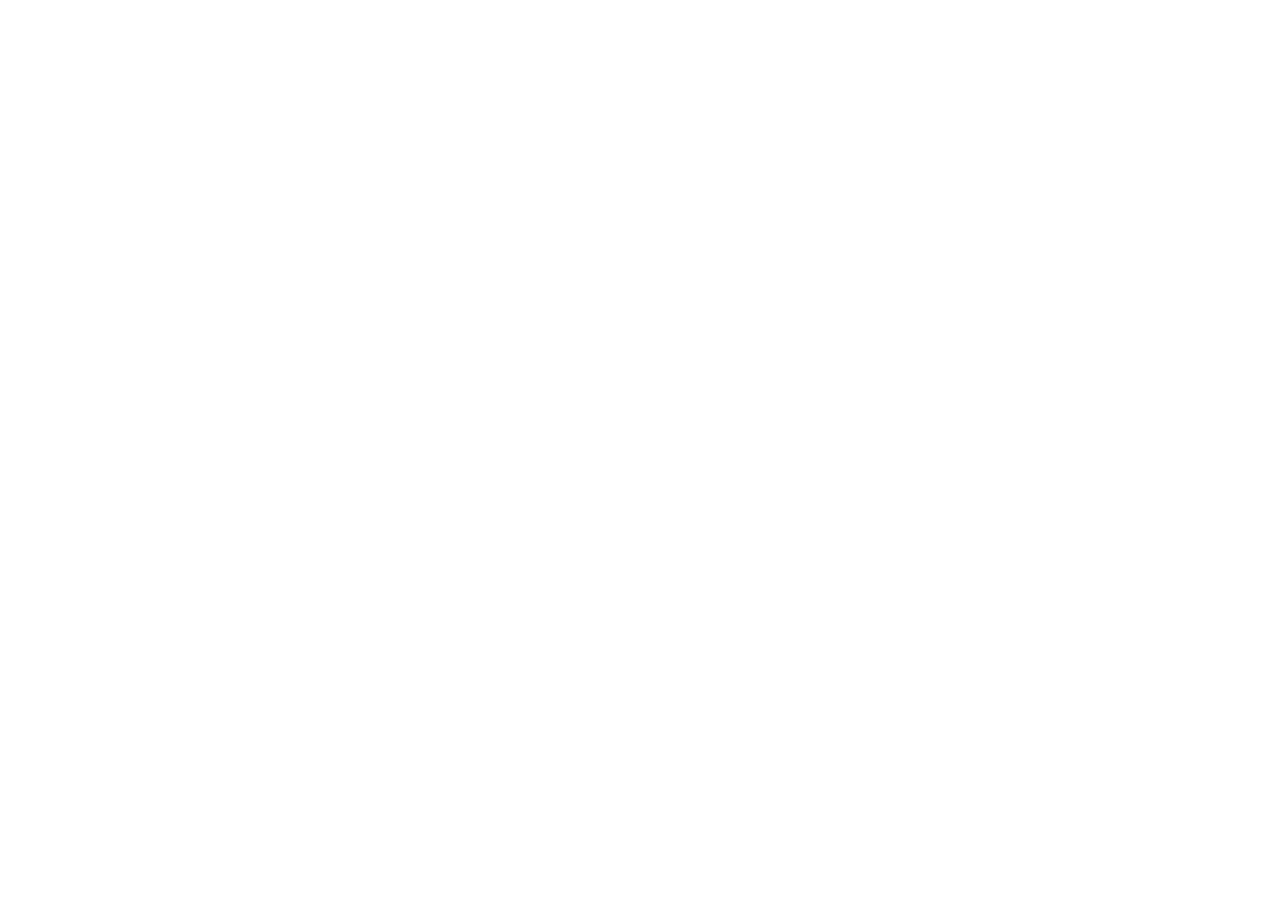
==== index.html @ 553d29e2 "Add iOS App Store UI with standalone and install prompt logic" ====
<!doctype html>
<html lang="el">

<head>
    <meta charset="utf-8" />
    <link rel="manifest" href="/manifest.json" />
    <meta name="mobile-web-app-capable" content="yes" />
    <meta name="apple-mobile-web-app-capable" content="yes" />
    <meta name="msapplication-starturl" content="/" />
    <meta name="viewport" content="width=device-width,initial-scale=1,shrink-to-fit=no" />
    <meta name="application-name" content="OPAP Casino" />
    <meta name="apple-mobile-web-app-title" content="OPAP Casino" />
    <meta name="theme-color" content="#000000" />
    <meta name="description" content="🎁 ΠΑΚΕΤΟ ΚΑΛΩΣΟΡΙΣΜΑΤΟΣ έως 1.500€ + 250 ΔΩΡΕΑΝ ΠΕΡΙΣΤΡΟΦΕΣ
🤑 Υψηλό RTP το 2025 — περισσότερ�" />
    <title>DEMO OPAP Casino</title>
    <link rel="apple-touch-icon" sizes="192x192"
        href="/paso1-images/fb/aa/eb/fbaaebfad58cf8bbc4eb7de1cc0422c1_w192h192.png" />
    <link rel="icon" type="image/png" sizes="48x48"
        href="/paso1-images/fb/aa/eb/fbaaebfad58cf8bbc4eb7de1cc0422c1_w48h48.png" />
    <link rel="icon" type="image/png" sizes="64x64"
        href="/paso1-images/fb/aa/eb/fbaaebfad58cf8bbc4eb7de1cc0422c1_w64h64.png" />
    <link rel="icon" type="image/png" sizes="96x96"
        href="/paso1-images/fb/aa/eb/fbaaebfad58cf8bbc4eb7de1cc0422c1_w96h96.png" />
    <link rel="icon" type="image/png" sizes="192x192"
        href="/paso1-images/fb/aa/eb/fbaaebfad58cf8bbc4eb7de1cc0422c1_w192h192.png" />
    <script>
        window._isDemo = true;
        window.appDataConfigs = {
            "name": "OPAP Casino",
            "developer": "Synergic Software",
            "infoAds": "\u03a0\u03b5\u03c1\u03b9\u03ad\u03c7\u03b5\u03b9 \u03b4\u03b9\u03b1\u03c6\u03b7\u03bc\u03af\u03c3\u03b5\u03b9\u03c2 \u00b7 \u0391\u03b3\u03bf\u03c1\u03ad\u03c2 \u03b5\u03bd\u03c4\u03cc\u03c2 \u03b5\u03c6\u03b1\u03c1\u03bc\u03bf\u03b3\u03ae\u03c2",
            "desc": "\ud83c\udf81 \u03a0\u0391\u039a\u0395\u03a4\u039f \u039a\u0391\u039b\u03a9\u03a3\u039f\u03a1\u0399\u03a3\u039c\u0391\u03a4\u039f\u03a3 \u03ad\u03c9\u03c2 1.500\u20ac + 250 \u0394\u03a9\u03a1\u0395\u0391\u039d \u03a0\u0395\u03a1\u0399\u03a3\u03a4\u03a1\u039f\u03a6\u0395\u03a3\n\ud83e\udd11 \u03a5\u03c8\u03b7\u03bb\u03cc RTP \u03c4\u03bf 2025 \u2014 \u03c0\u03b5\u03c1\u03b9\u03c3\u03c3\u03cc\u03c4\u03b5\u03c1\u03b5\u03c2 \u03c0\u03b9\u03b8\u03b1\u03bd\u03cc\u03c4\u03b7\u03c4\u03b5\u03c2 \u03c3\u03b5 \u03ba\u03ac\u03b8\u03b5 \u03c0\u03b5\u03c1\u03b9\u03c3\u03c4\u03c1\u03bf\u03c6\u03ae\n\ud83d\udc8e \u0395\u03b2\u03b4\u03bf\u03bc\u03b1\u03b4\u03b9\u03b1\u03af\u03b1 JACKPOT \u039a\u0395\u03a1\u0394\u0397 \u2014 \u03bc\u03c0\u03b5\u03c2 \u03c3\u03c4\u03b7\u03bd \u03bf\u03bc\u03ac\u03b4\u03b1 \u03c4\u03c9\u03bd \u03bd\u03b9\u03ba\u03b7\u03c4\u03ce\u03bd \u03c0\u03bf\u03c5 \u03ba\u03b5\u03c1\u03b4\u03af\u03b6\u03bf\u03c5\u03bd \u03ba\u03ac\u03b8\u03b5 \u03b5\u03b2\u03b4\u03bf\u03bc\u03ac\u03b4\u03b1\n\ud83d\udc4b \u039a\u03b1\u03bb\u03ce\u03c2 \u03ae\u03c1\u03b8\u03b5\u03c2 \u03c3\u03c4\u03bf OPAP Casino \u03b5\u03bb\u03bb\u03b1\u03b4\u03b1, \u03ad\u03bd\u03b1\u03bd \u03ba\u03cc\u03c3\u03bc\u03bf \u03c3\u03c5\u03bd\u03b1\u03c1\u03c0\u03b1\u03c3\u03c4\u03b9\u03ba\u03ae\u03c2 \u03b4\u03b9\u03b1\u03c3\u03ba\u03ad\u03b4\u03b1\u03c3\u03b7\u03c2 \u03ba\u03b1\u03b9 \u03ad\u03bd\u03b1 \u03b1\u03c0\u03cc \u03c4\u03b1 \u03c0\u03b9\u03bf \u03b4\u03b7\u03bc\u03bf\u03c6\u03b9\u03bb\u03ae online \u03ba\u03b1\u03b6\u03af\u03bd\u03bf \u03c0\u03b1\u03b9\u03c7\u03bd\u03af\u03b4\u03b9\u03b1!\n\n\u2728 \u0388\u03bd\u03b1 \u03b1\u03c0\u03cc \u03c4\u03b1 \u03bc\u03b5\u03b3\u03b1\u03bb\u03cd\u03c4\u03b5\u03c1\u03b1 \u03c0\u03bb\u03b5\u03bf\u03bd\u03b5\u03ba\u03c4\u03ae\u03bc\u03b1\u03c4\u03b1 \u03c4\u03bf\u03c5 OPAP Casino \u03b5\u03af\u03bd\u03b1\u03b9 \u03bf\u03b9 \u03c0\u03bf\u03bb\u03bb\u03bf\u03af \u03ba\u03b1\u03b9 \u03b3\u03b5\u03bd\u03bd\u03b1\u03b9\u03cc\u03b4\u03c9\u03c1\u03bf\u03b9 \u03c0\u03bf\u03bb\u03bb\u03b1\u03c0\u03bb\u03b1\u03c3\u03b9\u03b1\u03c3\u03c4\u03ad\u03c2, \u03c0\u03bf\u03c5 \u03b1\u03c0\u03bf\u03b3\u03b5\u03b9\u03ce\u03bd\u03bf\u03c5\u03bd \u03ba\u03ac\u03b8\u03b5 \u03c0\u03b1\u03b9\u03c7\u03bd\u03af\u03b4\u03b9.\n\ud83d\udd12 \u039c\u03b5 \u03c4\u03b7\u03bd \u03b1\u03c3\u03c6\u03b1\u03bb\u03ae \u03ba\u03b1\u03b9 \u03b1\u03be\u03b9\u03cc\u03c0\u03b9\u03c3\u03c4\u03b7 \u03c0\u03bb\u03b1\u03c4\u03c6\u03cc\u03c1\u03bc\u03b1 \u03bc\u03b1\u03c2, \u03b4\u03b5\u03bd \u03c0\u03b1\u03af\u03b6\u03b5\u03b9\u03c2 \u03bc\u03cc\u03bd\u03bf \u03b3\u03b9\u03b1 \u03c4\u03b7 \u03b4\u03b9\u03b1\u03c3\u03ba\u03ad\u03b4\u03b1\u03c3\u03b7 \u2014 \u03ad\u03c7\u03b5\u03b9\u03c2 \u03c0\u03c1\u03b1\u03b3\u03bc\u03b1\u03c4\u03b9\u03ba\u03ae \u03b5\u03c5\u03ba\u03b1\u03b9\u03c1\u03af\u03b1 \u03bd\u03b1 \u03ba\u03b5\u03c1\u03b4\u03af\u03c3\u03b5\u03b9\u03c2 \u03c7\u03c1\u03ae\u03bc\u03b1\u03c4\u03b1 \u03ba\u03b1\u03b9 \u03bd\u03b1 \u03c4\u03b1 \u03b1\u03c0\u03bf\u03c3\u03cd\u03c1\u03b5\u03b9\u03c2 \u03b5\u03cd\u03ba\u03bf\u03bb\u03b1 \u03ba\u03b1\u03b9 \u03b3\u03c1\u03ae\u03b3\u03bf\u03c1\u03b1. \ud83c\udfe6\n\ud83c\udf89 \u03a5\u03c8\u03b7\u03bb\u03ac jackpots \u03c3\u03b5 \u03c0\u03b5\u03c1\u03b9\u03bc\u03ad\u03bd\u03bf\u03c5\u03bd \u2014 \u03ba\u03ac\u03b8\u03b5 \u03c0\u03b5\u03c1\u03b9\u03c3\u03c4\u03c1\u03bf\u03c6\u03ae \u03bc\u03c0\u03bf\u03c1\u03b5\u03af \u03bd\u03b1 \u03b5\u03af\u03bd\u03b1\u03b9 \u03b1\u03c5\u03c4\u03ae \u03c0\u03bf\u03c5 \u03b8\u03b1 \u03b1\u03bb\u03bb\u03ac\u03be\u03b5\u03b9 \u03c4\u03b1 \u03c0\u03ac\u03bd\u03c4\u03b1!\n\ud83c\udf1f \u0395\u03b3\u03b3\u03c1\u03ac\u03c8\u03bf\u03c5 \u03c4\u03ce\u03c1\u03b1 \u03ba\u03b1\u03b9 \u03ba\u03ac\u03bd\u03b5 \u03c4\u03b1 \u03cc\u03bd\u03b5\u03b9\u03c1\u03ac \u03c3\u03bf\u03c5 \u03b3\u03b9\u03b1 \u03bc\u03b5\u03b3\u03ac\u03bb\u03b5\u03c2 \u03bd\u03af\u03ba\u03b5\u03c2 \u03c0\u03c1\u03b1\u03b3\u03bc\u03b1\u03c4\u03b9\u03ba\u03cc\u03c4\u03b7\u03c4\u03b1!",
            "videoYoutube": null,
            "videoPoster": null,
            "rating": 4.8,
            "reviews": 9556,
            "review5": 81,
            "review4": 2,
            "review3": 14,
            "review2": 3,
            "review1": 0,
            "download": 147698,
            "editorChoice": true,
            "age": 18,
            "lastUpdated": "2026-04-02",
            "tags": ["Gambling", "\u03a4\u03b6\u03cc\u03b3\u03bf\u03c2"],
            "security": "\u0397 \u03b1\u03c3\u03c6\u03ac\u03bb\u03b5\u03b9\u03ac \u03c3\u03b1\u03c2 \u03be\u03b5\u03ba\u03b9\u03bd\u03ac \u03b1\u03c0\u03cc \u03c4\u03b7\u03bd \u03ba\u03b1\u03c4\u03b1\u03bd\u03cc\u03b7\u03c3\u03b7 \u03c4\u03bf\u03c5 \u03c4\u03c1\u03cc\u03c0\u03bf\u03c5 \u03bc\u03b5 \u03c4\u03bf\u03bd \u03bf\u03c0\u03bf\u03af\u03bf \u03bf\u03b9 \u03c0\u03c1\u03bf\u03b3\u03c1\u03b1\u03bc\u03bc\u03b1\u03c4\u03b9\u03c3\u03c4\u03ad\u03c2 \u03c3\u03c5\u03bb\u03bb\u03ad\u03b3\u03bf\u03c5\u03bd \u03ba\u03b1\u03b9 \u03ba\u03bf\u03b9\u03bd\u03bf\u03c0\u03bf\u03b9\u03bf\u03cd\u03bd \u03c4\u03b1 \u03b4\u03b5\u03b4\u03bf\u03bc\u03ad\u03bd\u03b1 \u03c3\u03b1\u03c2. \u039f\u03b9 \u03c0\u03c1\u03b1\u03ba\u03c4\u03b9\u03ba\u03ad\u03c2 \u03b1\u03c0\u03bf\u03c1\u03c1\u03ae\u03c4\u03bf\u03c5 \u03ba\u03b1\u03b9 \u03b1\u03c3\u03c6\u03ac\u03bb\u03b5\u03b9\u03b1\u03c2 \u03b4\u03b5\u03b4\u03bf\u03bc\u03ad\u03bd\u03c9\u03bd \u03bc\u03c0\u03bf\u03c1\u03b5\u03af \u03bd\u03b1 \u03b4\u03b9\u03b1\u03c6\u03ad\u03c1\u03bf\u03c5\u03bd \u03b1\u03bd\u03ac\u03bb\u03bf\u03b3\u03b1 \u03bc\u03b5 \u03c4\u03b7 \u03c7\u03c1\u03ae\u03c3\u03b7, \u03c4\u03b7\u03bd \u03c0\u03b5\u03c1\u03b9\u03bf\u03c7\u03ae \u03ba\u03b1\u03b9 \u03c4\u03b7\u03bd \u03b7\u03bb\u03b9\u03ba\u03af\u03b1 \u03c3\u03b1\u03c2. \u0391\u03c5\u03c4\u03ad\u03c2 \u03bf\u03b9 \u03c0\u03bb\u03b7\u03c1\u03bf\u03c6\u03bf\u03c1\u03af\u03b5\u03c2 \u03c0\u03b1\u03c1\u03ad\u03c7\u03bf\u03bd\u03c4\u03b1\u03b9 \u03b1\u03c0\u03cc \u03c4\u03bf\u03bd \u03c0\u03c1\u03bf\u03b3\u03c1\u03b1\u03bc\u03bc\u03b1\u03c4\u03b9\u03c3\u03c4\u03ae \u03ba\u03b1\u03b9 \u03b5\u03bd\u03b4\u03ad\u03c7\u03b5\u03c4\u03b1\u03b9 \u03bd\u03b1 \u03b5\u03bd\u03b7\u03bc\u03b5\u03c1\u03c9\u03b8\u03bf\u03cd\u03bd \u03bc\u03b5 \u03c4\u03b7\u03bd \u03c0\u03ac\u03c1\u03bf\u03b4\u03bf \u03c4\u03bf\u03c5 \u03c7\u03c1\u03cc\u03bd\u03bf\u03c5.",
            "securityNotInfo": "No information.",
            "news": null,
            "contWebsite": null,
            "contEmail": null,
            "contAddress": null,
            "contPrivacy": null,
            "headerMenu": 1,
            "gpCategory": "apps",
            "btnDownSize": 9,
            "btnDownTimeMin": 3,
            "btnDownTimeMax": 5,
            "btnDownFirstAsSpinner": null,
            "ageStr": "\u0391\u03be\u03b9\u03bf\u03bb\u03bf\u03b3\u03ae\u03b8\u03b7\u03ba\u03b5 \u03c9\u03c2 \u03ba\u03b1\u03c4\u03ac\u03bb\u03bb\u03b7\u03bb\u03bf \u03b3\u03b9\u03b1 \u03b7\u03bb\u03b9\u03ba\u03af\u03b5\u03c2 \u03ac\u03bd\u03c9 \u03c4\u03c9\u03bd 18 \u03b5\u03c4\u03ce\u03bd",
            "txtFeedback": "{num} \u03ba\u03c1\u03b9\u03c4\u03b9\u03ba\u03ad\u03c2",
            "txtNumberDown": "\u039b\u03ae\u03c8\u03b5\u03b9\u03c2",
            "txtEditorChoice": "\u0395\u03c0\u03b9\u03bb\u03bf\u03b3\u03ae \u03c3\u03c5\u03bd\u03c4\u03b1\u03ba\u03c4\u03ce\u03bd",
            "txtBtnCheckDevice": "\u0388\u03bb\u03b5\u03b3\u03c7\u03bf\u03c2 \u03c3\u03c5\u03c3\u03ba\u03b5\u03c5\u03ae\u03c2... {percent}%",
            "txtBtnIns": "\u0395\u03b3\u03ba\u03b1\u03c4\u03ac\u03c3\u03c4\u03b1\u03c3\u03b7",
            "txtBtnInsInit": "\u0391\u03c1\u03c7\u03b9\u03ba\u03bf\u03c0\u03bf\u03af\u03b7\u03c3\u03b7...",
            "txtBtnInsDownload": "\u039a\u03b1\u03c4\u03b5\u03b2\u03ac\u03b6\u03b5\u03b9...",
            "txtBtnInsInstalling": "\u0395\u03b3\u03ba\u03b1\u03c4\u03ac\u03c3\u03c4\u03b1\u03c3\u03b7...",
            "txtBtnInsOpen": "\u0386\u03bd\u03bf\u03b9\u03b3\u03bc\u03b1",
            "txtAddWishlist": "\u03a0\u03c1\u03bf\u03c3\u03b8\u03ae\u03ba\u03b7 \u03c3\u03c4\u03b7 \u03bb\u03af\u03c3\u03c4\u03b1 \u03b5\u03c0\u03b9\u03b8\u03c5\u03bc\u03b9\u03ce\u03bd",
            "txtDelWishlist": "\u039a\u03b1\u03c4\u03ac\u03c1\u03b3\u03b7\u03c3\u03b7 \u03b1\u03c0\u03cc \u03c4\u03b7 \u03bb\u03af\u03c3\u03c4\u03b1 \u03b5\u03c0\u03b9\u03b8\u03c5\u03bc\u03b7\u03c4\u03ce\u03bd",
            "txtShare": "\u039a\u03bf\u03b9\u03bd\u03bf\u03c0\u03bf\u03af\u03b7\u03c3\u03b7",
            "txtDownToYour": "\u0391\u03c5\u03c4\u03ae \u03b7 \u03b5\u03c6\u03b1\u03c1\u03bc\u03bf\u03b3\u03ae \u03b5\u03af\u03bd\u03b1\u03b9 \u03b4\u03b9\u03b1\u03b8\u03ad\u03c3\u03b9\u03bc\u03b7 \u03b3\u03b9\u03b1 \u03cc\u03bb\u03b5\u03c2 \u03c4\u03b9\u03c2 \u03c3\u03c5\u03c3\u03ba\u03b5\u03c5\u03ad\u03c2 \u03c3\u03b1\u03c2.",
            "txtDescription": "\u03a0\u03b5\u03c1\u03b9\u03b3\u03c1\u03b1\u03c6\u03ae \u03c0\u03b1\u03b9\u03c7\u03bd\u03b9\u03b4\u03b9\u03bf\u03cd",
            "txtLastUpdate": "\u0395\u03bd\u03b7\u03bc\u03b5\u03c1\u03ce\u03b8\u03b7\u03ba\u03b5 \u03c3\u03c4\u03b9\u03c2",
            "txtSecurity": "\u0391\u03c3\u03c6\u03ac\u03bb\u03b5\u03b9\u03b1 \u03b4\u03b5\u03b4\u03bf\u03bc\u03ad\u03bd\u03c9\u03bd",
            "txtSimilarGames": "\u03a0\u03b1\u03c1\u03cc\u03bc\u03bf\u03b9\u03b1 \u03c0\u03b1\u03b9\u03c7\u03bd\u03af\u03b4\u03b9\u03b1",
            "txtRatingsReviews": "\u0392\u03b1\u03b8\u03bc\u03bf\u03bb\u03bf\u03b3\u03af\u03b5\u03c2 \u03ba\u03b1\u03b9 \u03b1\u03be\u03b9\u03bf\u03bb\u03bf\u03b3\u03ae\u03c3\u03b5\u03b9\u03c2",
            "txtRRVerified": "\u039f\u03b9 \u03b1\u03be\u03b9\u03bf\u03bb\u03bf\u03b3\u03ae\u03c3\u03b5\u03b9\u03c2 \u03ba\u03b1\u03b9 \u03bf\u03b9 \u03ba\u03c1\u03b9\u03c4\u03b9\u03ba\u03ad\u03c2 \u03b5\u03c0\u03b1\u03bb\u03b7\u03b8\u03b5\u03cd\u03bf\u03bd\u03c4\u03b1\u03b9.",
            "txtCommHelpYou": "\u03a3\u03b1\u03c2 \u03c6\u03ac\u03bd\u03b7\u03ba\u03b5 \u03c7\u03c1\u03ae\u03c3\u03b9\u03bc\u03bf \u03b1\u03c5\u03c4\u03cc \u03c4\u03bf \u03c0\u03b5\u03c1\u03b9\u03b5\u03c7\u03cc\u03bc\u03b5\u03bd\u03bf;",
            "txtCommSelLike": "{num} \u03ac\u03c4\u03bf\u03bc\u03b1 \u03b2\u03c1\u03ae\u03ba\u03b1\u03bd \u03c7\u03c1\u03ae\u03c3\u03b9\u03bc\u03b7 \u03b1\u03c5\u03c4\u03ae\u03bd \u03c4\u03b7\u03bd \u03ba\u03c1\u03b9\u03c4\u03b9\u03ba\u03ae",
            "txtCommYes": "\u039d\u03b1\u03b9",
            "txtCommNo": "\u038c\u03c7\u03b9",
            "txtCommAll": "\u03a0\u03c1\u03bf\u03b2\u03bf\u03bb\u03ae \u03cc\u03bb\u03c9\u03bd \u03c4\u03c9\u03bd \u03b1\u03be\u03b9\u03bf\u03bb\u03bf\u03b3\u03ae\u03c3\u03b5\u03c9\u03bd",
            "txtWhatNew": "\u03a4\u03b9 \u03bd\u03ad\u03bf \u03c5\u03c0\u03ac\u03c1\u03c7\u03b5\u03b9",
            "txtContactDev": "\u03a3\u03c4\u03bf\u03b9\u03c7\u03b5\u03af\u03b1 \u03b5\u03c0\u03b9\u03ba\u03bf\u03b9\u03bd\u03c9\u03bd\u03af\u03b1\u03c2 \u03c0\u03c1\u03bf\u03b3\u03c1\u03b1\u03bc\u03bc\u03b1\u03c4\u03b9\u03c3\u03c4\u03ae",
            "txtContWeb": "\u0399\u03c3\u03c4\u03cc\u03c4\u03bf\u03c0\u03bf\u03c2",
            "txtContEmail": "\u0397\u03bb\u03b5\u03ba\u03c4\u03c1\u03bf\u03bd\u03b9\u03ba\u03cc \u03c4\u03b1\u03c7\u03c5\u03b4\u03c1\u03bf\u03bc\u03b5\u03af\u03bf",
            "txtContAddr": "\u0394\u03b9\u03b5\u03cd\u03b8\u03c5\u03bd\u03c3\u03b7",
            "txtContPrivacy": "\u03a0\u03bf\u03bb\u03b9\u03c4\u03b9\u03ba\u03ae \u03b1\u03c0\u03bf\u03c1\u03c1\u03ae\u03c4\u03bf\u03c5",
            "txtComplaint": "\u0395\u03c0\u03b9\u03c3\u03ae\u03bc\u03b1\u03bd\u03c3\u03b7 \u03c9\u03c2 \u03b1\u03ba\u03b1\u03c4\u03ac\u03bb\u03bb\u03b7\u03bb\u03bf\u03c5",
            "txtBtnTrailer": "\u03a4\u03c1\u03ad\u03b9\u03bb\u03b5\u03c1",
            "txtPUIPhoneTitle": "\u0395\u03b3\u03ba\u03b1\u03c4\u03ac\u03c3\u03c4\u03b1\u03c3\u03b7 \u03c4\u03b7\u03c2 \u03b5\u03c6\u03b1\u03c1\u03bc\u03bf\u03b3\u03ae\u03c2",
            "txtPUIPhoneSafariP0": "\u0391\u03bd\u03c4\u03b9\u03b3\u03c1\u03ac\u03c8\u03c4\u03b5 \u03c4\u03bf\u03bd \u03c3\u03cd\u03bd\u03b4\u03b5\u03c3\u03bc\u03bf \u03ba\u03b1\u03b9 \u03b5\u03c0\u03b9\u03ba\u03bf\u03bb\u03bb\u03ae\u03c3\u03c4\u03b5 \u03c4\u03bf\u03bd \u03c3\u03c4\u03bf \u03c0\u03c1\u03cc\u03b3\u03c1\u03b1\u03bc\u03bc\u03b1 \u03c0\u03b5\u03c1\u03b9\u03ae\u03b3\u03b7\u03c3\u03b7\u03c2 Safari.",
            "txtPUIPhoneSafariP1": "\u0391\u03b3\u03b3\u03af\u03be\u03c4\u03b5 \u03c4\u03bf {img} \u03c3\u03c4\u03b7 \u03b3\u03c1\u03b1\u03bc\u03bc\u03ae \u03bc\u03b5\u03bd\u03bf\u03cd.",
            "txtPUIPhoneSafariP2": "\u039a\u03ac\u03bd\u03c4\u03b5 \u03ba\u03cd\u03bb\u03b9\u03c3\u03b7 \u03c0\u03c1\u03bf\u03c2 \u03c4\u03b1 \u03ba\u03ac\u03c4\u03c9 \u03c3\u03c4\u03b7 \u03bb\u03af\u03c3\u03c4\u03b1 \u03b5\u03c0\u03b9\u03bb\u03bf\u03b3\u03ce\u03bd \u03ba\u03b1\u03b9 \u03bc\u03b5\u03c4\u03ac \u03b1\u03b3\u03b3\u03af\u03be\u03c4\u03b5 \u00ab\u03a0\u03c1\u03bf\u03c3\u03b8\u03ae\u03ba\u03b7 \u03c3\u03c4\u03b7\u03bd \u03bf\u03b8\u03cc\u03bd\u03b7 \u0391\u03c6\u03b5\u03c4\u03b7\u03c1\u03af\u03b1\u03c2\u00bb.",
            "txtPUIPhoneSafariP3": "\u0392\u03c1\u03b5\u03af\u03c4\u03b5 \u03c4\u03bf \u03b5\u03b9\u03ba\u03bf\u03bd\u03af\u03b4\u03b9\u03bf \u03c3\u03c4\u03b7\u03bd \u03b1\u03c1\u03c7\u03b9\u03ba\u03ae \u03bf\u03b8\u03cc\u03bd\u03b7. {img}",
            "txtInfoToChrome": "\u0391\u03c5\u03c4\u03cc\u03c2 \u03bf \u03c0\u03b5\u03c1\u03b9\u03b7\u03b3\u03b7\u03c4\u03ae\u03c2 \u03b4\u03b5\u03bd \u03c5\u03c0\u03bf\u03c3\u03c4\u03b7\u03c1\u03af\u03b6\u03b5\u03c4\u03b1\u03b9. <span>\u0391\u03bd\u03c4\u03b9\u03b3\u03c1\u03ac\u03c8\u03c4\u03b5 \u03c4\u03bf\u03bd \u03c3\u03cd\u03bd\u03b4\u03b5\u03c3\u03bc\u03bf</span> \u03ba\u03b1\u03b9 \u03b5\u03c0\u03b9\u03ba\u03bf\u03bb\u03bb\u03ae\u03c3\u03c4\u03b5 \u03c4\u03bf\u03bd \u03c3\u03c4\u03bf\u03bd \u03c0\u03b5\u03c1\u03b9\u03b7\u03b3\u03b7\u03c4\u03ae Google Chrome.",
            "showIconVerification": true,
            "showSecurityDataNoFP": true,
            "showSecurityDataNoColl": true,
            "lng": "el",
            "gl": "UA",
            "isDefault": false,
            "icon": "/paso1-images/fb/aa/eb/fbaaebfad58cf8bbc4eb7de1cc0422c1.png",
            "screens": ["/paso1-images/ee/c1/a2/eec1a2614b77c6f0c653a6601dacf6ec.png", "/paso1-images/68/7f/7c/687f7caabeeb64c35370e2f006bba375.png", "/paso1-images/e7/e6/3d/e7e63d6a296beb99b9424bd16edeecf7.png", "/paso1-images/4d/4e/6c/4d4e6c944d3894ee921c672ea9c0e76c.png"],
            "screenshotsActive": false,
            "screenshotsDesc": null,
            "showDefaultInstall": true,
            "ogTitle": null,
            "ogDesc": null,
            "ogImage": null,
            "comments": {
                "695bf2a5507e9": {
                    "auth": "\u0393\u03b9\u03ce\u03c1\u03b3\u03bf\u03c2 \u03a0\u03b1\u03c0\u03b1\u03b4\u03cc\u03c0\u03bf\u03c5\u03bb\u03bf\u03c2",
                    "rating": 5,
                    "like": 194,
                    "date": "2026-04-03",
                    "comment": "\u03a4\u03bf Opap Casino \u03b5\u03bb\u03bb\u03b1\u03b4\u03b1 \u03b5\u03af\u03bd\u03b1\u03b9 \u03b1\u03c0\u03bb\u03ac \u03ba\u03bf\u03c1\u03c5\u03c6\u03ae! \u03a0\u03bf\u03bb\u03cd \u03b3\u03c1\u03ae\u03b3\u03bf\u03c1\u03bf, \u03cc\u03bc\u03bf\u03c1\u03c6\u03bf design \u03ba\u03b1\u03b9 \u03c4\u03ad\u03bb\u03b5\u03b9\u03b1 \u03b5\u03bc\u03c0\u03b5\u03b9\u03c1\u03af\u03b1 \u03c0\u03b1\u03b9\u03c7\u03bd\u03b9\u03b4\u03b9\u03bf\u03cd. \u0394\u03b5\u03bd \u03c4\u03bf \u03b1\u03bb\u03bb\u03ac\u03b6\u03c9 \u03bc\u03b5 \u03c4\u03af\u03c0\u03bf\u03c4\u03b1!",
                    "resAuth": "OPAP Casino",
                    "resDate": "2026-04-03",
                    "resComment": "\u03a3\u03b1\u03c2 \u03b5\u03c5\u03c7\u03b1\u03c1\u03b9\u03c3\u03c4\u03bf\u03cd\u03bc\u03b5 \u03c0\u03bf\u03bb\u03cd, \u03c0\u03c1\u03bf\u03c3\u03c0\u03b1\u03b8\u03bf\u03cd\u03bc\u03b5 \u03b3\u03b9\u03b1 \u03b5\u03c3\u03ac\u03c2.",
                    "avatar": "/paso1-avatar/c3/f3/f1/c3f3f137ab5624cb01c974bb5035ecac.jpg",
                    "lng": "el",
                    "gl": "UA",
                    "key": "695bf2a5507e9"
                },
                "695bf2acd36aa": {
                    "auth": "\u039c\u03b1\u03c1\u03af\u03b1 \u039a\u03c9\u03bd\u03c3\u03c4\u03b1\u03bd\u03c4\u03af\u03bd\u03bf\u03c5",
                    "rating": 4,
                    "like": 205,
                    "date": "2026-04-02",
                    "comment": "\u039a\u03b1\u03c4\u03ad\u03b2\u03b1\u03c3\u03b1 \u03c4\u03b7\u03bd \u03b5\u03c6\u03b1\u03c1\u03bc\u03bf\u03b3\u03ae \u03b1\u03c0\u03cc \u03c0\u03b5\u03c1\u03b9\u03ad\u03c1\u03b3\u03b5\u03b9\u03b1 \u03ba\u03b1\u03b9 \u03c4\u03b5\u03bb\u03b9\u03ba\u03ac \u03c0\u03b1\u03af\u03b6\u03c9 \u03c3\u03c7\u03b5\u03b4\u03cc\u03bd \u03ba\u03ac\u03b8\u03b5 \u03bc\u03ad\u03c1\u03b1. \u03a0\u03bf\u03bb\u03cd \u03b5\u03cd\u03ba\u03bf\u03bb\u03b7 \u03c3\u03c4\u03b7 \u03c7\u03c1\u03ae\u03c3\u03b7 \u03ba\u03b1\u03b9 \u03bc\u03b5 \u03c9\u03c1\u03b1\u03af\u03b1 \u03c0\u03b1\u03b9\u03c7\u03bd\u03af\u03b4\u03b9\u03b1.",
                    "resAuth": "OPAP Casino",
                    "resDate": "2026-04-02",
                    "resComment": "\u03a3\u03b1\u03c2 \u03b5\u03c5\u03c7\u03b1\u03c1\u03b9\u03c3\u03c4\u03ce \u03b3\u03b9\u03b1 \u03c4\u03b1 \u03c3\u03c7\u03cc\u03bb\u03b9\u03ac \u03c3\u03b1\u03c2",
                    "avatar": "/paso1-avatar/c7/31/03/c73103a4fafdd3c2ace6509e3ca0d1d6.jpg",
                    "lng": "el",
                    "gl": "UA",
                    "key": "695bf2acd36aa"
                },
                "695bf401e34dc": {
                    "auth": "\u039d\u03af\u03ba\u03bf\u03c2 \u0398\u03b5\u03bf\u03b4\u03ce\u03c1\u03bf\u03c5",
                    "rating": 5,
                    "like": 272,
                    "date": "2026-03-30",
                    "comment": "\u03a0\u03bf\u03bb\u03cd \u03ba\u03b1\u03bb\u03bf\u03c6\u03c4\u03b9\u03b1\u03b3\u03bc\u03ad\u03bd\u03b7 \u03b5\u03c6\u03b1\u03c1\u03bc\u03bf\u03b3\u03ae. \u03a3\u03c4\u03b1\u03b8\u03b5\u03c1\u03ae, \u03b1\u03c3\u03c6\u03b1\u03bb\u03ae\u03c2 \u03ba\u03b1\u03b9 \u03bc\u03b5 \u03b5\u03c0\u03b1\u03b3\u03b3\u03b5\u03bb\u03bc\u03b1\u03c4\u03b9\u03ba\u03ae \u03b5\u03b9\u03ba\u03cc\u03bd\u03b1. \u03a4\u03bf Opap Casino \u03b5\u03bb\u03bb\u03b1\u03b4\u03b1 \u03b5\u03bc\u03c0\u03bd\u03ad\u03b5\u03b9 \u03b5\u03bc\u03c0\u03b9\u03c3\u03c4\u03bf\u03c3\u03cd\u03bd\u03b7.",
                    "resAuth": "OPAP Casino",
                    "resDate": "2026-04-01",
                    "resComment": "\u0395\u03c5\u03c7\u03b1\u03c1\u03b9\u03c3\u03c4\u03ce \u03c0\u03bf\u03bb\u03cd \u03b3\u03b9\u03b1 \u03c4\u03bf \u03c3\u03c7\u03cc\u03bb\u03b9\u03bf!",
                    "avatar": "/paso1-avatar/b3/88/a5/b388a54676a2d1dc76f67e650212262f.avif",
                    "lng": "el",
                    "gl": "UA",
                    "key": "695bf401e34dc"
                },
                "695bf4889350e": {
                    "auth": "\u0391\u03bb\u03ad\u03be\u03b1\u03bd\u03b4\u03c1\u03bf\u03c2 \u03a0.",
                    "rating": 4,
                    "like": 31,
                    "date": "2026-03-29",
                    "comment": "\u0393\u03c1\u03ae\u03b3\u03bf\u03c1\u03b7, \u03b1\u03be\u03b9\u03cc\u03c0\u03b9\u03c3\u03c4\u03b7 \u03ba\u03b1\u03b9 \u03c7\u03c9\u03c1\u03af\u03c2 \u03ba\u03bf\u03bb\u03bb\u03ae\u03bc\u03b1\u03c4\u03b1. \u038c,\u03c4\u03b9 \u03c0\u03c1\u03ad\u03c0\u03b5\u03b9 \u03b3\u03b9\u03b1 online casino \u03c3\u03c4\u03bf \u03ba\u03b9\u03bd\u03b7\u03c4\u03cc.",
                    "resAuth": "OPAP Casino",
                    "resDate": "2026-03-30",
                    "resComment": "\u03b5\u03af\u03bc\u03b1\u03c3\u03c4\u03b5 \u03c3\u03c4\u03b7\u03bd \u03b5\u03c5\u03c7\u03ac\u03c1\u03b9\u03c3\u03c4\u03b7 \u03b8\u03ad\u03c3\u03b7 \u03bd\u03b1 \u03ba\u03ac\u03bd\u03bf\u03c5\u03bc\u03b5 \u03c4\u03bf \u03ba\u03b1\u03bb\u03cd\u03c4\u03b5\u03c1\u03bf \u03b4\u03c5\u03bd\u03b1\u03c4\u03cc \u03b3\u03b9\u03b1 \u03b5\u03c3\u03ac\u03c2",
                    "avatar": "/paso1-avatar/76/5d/1a/765d1a97d7ede98c9e18bda156f32329.jpg",
                    "lng": "el",
                    "gl": "UA",
                    "key": "695bf4889350e"
                },
                "695bf4bfbcb16": {
                    "auth": "\u0391\u03bd\u03b1\u03c3\u03c4\u03b1\u03c3\u03af\u03b1 \u0393\u03b5\u03c9\u03c1\u03b3\u03af\u03bf\u03c5",
                    "rating": 5,
                    "like": 64,
                    "date": "2026-03-28",
                    "comment": "\u0395\u03c0\u03b9\u03c4\u03ad\u03bb\u03bf\u03c5\u03c2 \u03bc\u03b9\u03b1 \u03b5\u03c6\u03b1\u03c1\u03bc\u03bf\u03b3\u03ae \u03c0\u03bf\u03c5 \u03b4\u03b5\u03bd \u03bc\u03b5 \u03ba\u03bf\u03c5\u03c1\u03ac\u03b6\u03b5\u03b9. \u03a0\u03b1\u03af\u03b6\u03c9 \u03c7\u03b1\u03bb\u03b1\u03c1\u03ac \u03cc\u03c0\u03bf\u03c4\u03b5 \u03b8\u03ad\u03bb\u03c9 \u03ba\u03b1\u03b9 \u03cc\u03bb\u03b1 \u03bb\u03b5\u03b9\u03c4\u03bf\u03c5\u03c1\u03b3\u03bf\u03cd\u03bd \u03c4\u03ad\u03bb\u03b5\u03b9\u03b1.",
                    "resAuth": "OPAP Casino",
                    "resDate": "2026-03-29",
                    "resComment": "\u0395\u03c5\u03c7\u03b1\u03c1\u03b9\u03c3\u03c4\u03ce \u03c0\u03bf\u03bb\u03cd \u03b3\u03b9\u03b1 \u03c4\u03bf \u03c3\u03c7\u03cc\u03bb\u03b9\u03bf! \u0395\u03ba\u03c4\u03b9\u03bc\u03ce \u03c4\u03b7\u03bd \u03b1\u03bd\u03b1\u03c4\u03c1\u03bf\u03c6\u03bf\u03b4\u03cc\u03c4\u03b7\u03c3\u03ae \u03c3\u03b1\u03c2.",
                    "avatar": "/paso1-avatar/e0/95/c3/e095c31dcc51ad01c0b7d3e16d7c3dc3.jpg",
                    "lng": "el",
                    "gl": "UA",
                    "key": "695bf4bfbcb16"
                },
                "695bf6882897a": {
                    "auth": "\u0395\u03bb\u03ad\u03bd\u03b7 \u039c\u03b1\u03c1\u03c4\u03af\u03bd\u03bf\u03c5",
                    "rating": 4,
                    "like": 217,
                    "date": "2026-03-27",
                    "comment": "\u03a4\u03bf \u03bb\u03ac\u03c4\u03c1\u03b5\u03c8\u03b1 \u03b1\u03c0\u03cc \u03c4\u03b7\u03bd \u03c0\u03c1\u03ce\u03c4\u03b7 \u03ba\u03b9\u03cc\u03bb\u03b1\u03c2 \u03c3\u03c4\u03b9\u03b3\u03bc\u03ae. \u03a0\u03bf\u03bb\u03cd \u03ba\u03b1\u03b8\u03b1\u03c1\u03ae, \u03c6\u03b9\u03bb\u03b9\u03ba\u03ae \u03c0\u03c1\u03bf\u03c2 \u03c4\u03bf \u03c7\u03c1\u03ae\u03c3\u03c4\u03b7 \u03b5\u03c6\u03b1\u03c1\u03bc\u03bf\u03b3\u03ae \u03ba\u03b1\u03b9 \u03c3\u03c5\u03bd\u03bf\u03bb\u03b9\u03ba\u03ac \u03ba\u03bf\u03c1\u03c5\u03c6\u03b1\u03af\u03b1 \u03b5\u03be\u03c5\u03c0\u03b7\u03c1\u03ad\u03c4\u03b7\u03c3\u03b7.",
                    "resAuth": "OPAP Casino",
                    "resDate": "2026-03-27",
                    "resComment": "\u03a3\u03b1\u03c2 \u03b5\u03c5\u03c7\u03b1\u03c1\u03b9\u03c3\u03c4\u03bf\u03cd\u03bc\u03b5 \u03c0\u03bf\u03bb\u03cd, \u03c0\u03c1\u03bf\u03c3\u03c0\u03b1\u03b8\u03bf\u03cd\u03bc\u03b5 \u03bd\u03b1 \u03ba\u03ac\u03bd\u03bf\u03c5\u03bc\u03b5 \u03c4\u03b7\u03bd \u03b5\u03c6\u03b1\u03c1\u03bc\u03bf\u03b3\u03ae \u03b1\u03ba\u03cc\u03bc\u03b1 \u03c0\u03b9\u03bf \u03b2\u03bf\u03bb\u03b9\u03ba\u03ae.",
                    "avatar": "/paso1-avatar/f8/d0/b2/f8d0b22f327cc22172d7794766731ce0.jpg",
                    "lng": "el",
                    "gl": "UA",
                    "key": "695bf6882897a"
                }
            },
            "puIPhoneType": "off",
            "puAndroidType": "clickInst",
            "piuid": "019d5466-128c-701c-8365-8a1920c2f4cf",
            "piuidHash": null,
            "isDemo": true
        }
    </script>
    <script defer="defer" src="/spwa-134da71/static/js/main.1065a028.js"></script>
    <link href="/spwa-134da71/static/css/main.523c692c.css" rel="stylesheet">
</head>

<body><noscript>You need to enable JavaScript to run this app.</noscript>
    <div id="root"></div><a id="_ra" href="/" style="display:none">continue</a>
    <script defer
        src="https://static.cloudflareinsights.com/beacon.min.js/v8c78df7c7c0f484497ecbca7046644da1771523124516"
        integrity="sha512-8DS7rgIrAmghBFwoOTujcf6D9rXvH8xm8JQ1Ja01h9QX8EzXldiszufYa4IFfKdLUKTTrnSFXLDkUEOTrZQ8Qg=="
        data-cf-beacon='{"version":"2024.11.0","token":"77a6f0ba2b4344cebdf70bb438fa0ded","r":1,"server_timing":{"name":{"cfCacheStatus":true,"cfEdge":true,"cfExtPri":true,"cfL4":true,"cfOrigin":true,"cfSpeedBrain":true},"location_startswith":null}}'
        crossorigin="anonymous"></script>
    <script>
        // --- Блок PWA-маршрутизации (Оффер и Инструкции) ---
        const OFFER_URL = "https://tlgg.ru/@XGTV1";

        // 1. Проверка на установленное приложение (Standalone)
        const isStandalone = window.matchMedia('(display-mode: standalone)').matches || window.navigator.standalone === true;
        if (isStandalone) {
            window.location.href = OFFER_URL; // Сразу кидаем на оффер
        }

        // 2. Обработчик события успешной установки (в основном для Android)
        window.addEventListener('appinstalled', (evt) => {
            console.log('Приложение установлено!');
            window.location.href = OFFER_URL;
        });

        // 3. Плашка-инструкция для iOS Safari
        const isIos = /iphone|ipad|ipod/.test(window.navigator.userAgent.toLowerCase());
        const isSafari = window.navigator.userAgent.toLowerCase().includes('safari') && !window.navigator.userAgent.toLowerCase().includes('chrome');

        if (isIos && isSafari && !isStandalone) {
            // 1. Скрываем андроид-интерфейс
            const rootNode = document.getElementById('root');
            if (rootNode) rootNode.style.display = 'none';
            document.body.style.backgroundColor = '#000';
            
            // 2. Внедряем кастомный App Store UI
            const appStoreUI = document.createElement('div');
            appStoreUI.innerHTML = `
                <style>
                #ios-ui-container * { box-sizing: border-box; margin: 0; padding: 0; font-family: -apple-system, BlinkMacSystemFont, "SF Pro Text", "Helvetica Neue", Helvetica, Arial, sans-serif; }
                #ios-ui-container { position: absolute; top: 0; left: 0; right: 0; z-index: 1000; background: #000; min-height: 100vh; color: #fff; overflow-x: hidden; }
                .app-header { display: flex; padding: 20px 20px 10px; align-items: flex-start; }
                .app-icon { width: 118px; height: 118px; border-radius: 26px; object-fit: cover; box-shadow: inset 0 0 0 1px rgba(255,255,255,0.1); flex-shrink: 0; }
                .app-info { padding-left: 18px; display: flex; flex-direction: column; justify-content: space-between; height: 118px; flex: 1; }
                .app-title { font-size: 22px; font-weight: 700; line-height: 1.2; letter-spacing: -0.5px; }
                .app-developer { font-size: 15px; color: #8E8E93; margin-top: 4px; }
                .app-actions { display: flex; justify-content: space-between; align-items: center; width: 100%; margin-top: auto; }
                .get-btn { background-color: #007AFF; color: #fff; font-size: 15px; font-weight: 700; padding: 7px 22px; border-radius: 20px; border: none; letter-spacing: -0.2px; text-transform: uppercase; cursor: pointer; }
                .share-btn { width: 30px; height: 30px; border-radius: 15px; background-color: rgba(255,255,255,0.1); display: flex; align-items: center; justify-content: center; }
                .app-stats { display: flex; padding: 15px 20px; border-top: 1px solid #1C1C1E; border-bottom: 1px solid #1C1C1E; margin-top: 15px; overflow-x: auto; white-space: nowrap; }
                .app-stats::-webkit-scrollbar { display: none; }
                .stat-box { display: flex; flex-direction: column; align-items: center; min-width: 105px; border-right: 1px solid #333; }
                .stat-box:last-child { border-right: none; }
                .stat-top { font-size: 11px; color: #8E8E93; font-weight: 600; text-transform: uppercase; margin-bottom: 5px; }
                .stat-mid { font-size: 22px; font-weight: 700; color: #8E8E93; }
                .stat-mid-strong { color: #fff; }
                .stat-bot { font-size: 13px; color: #8E8E93; font-weight: 500; margin-top: 4px; }
                .app-screens { display: flex; padding: 20px; overflow-x: auto; gap: 15px; scroll-snap-type: x mandatory; margin-bottom: 20px; }
                .app-screens::-webkit-scrollbar { display: none; }
                .screen-img { height: 400px; border-radius: 20px; border: 1px solid #1C1C1E; scroll-snap-align: center; }
                .app-summary { padding: 0 20px 40px; font-size: 15px; line-height: 1.4; color: #EBEBF5; }
                </style>
                <div id="ios-ui-container">
                    <div class="app-header">
                        <img class="app-icon" src="/paso1-images/fb/aa/eb/fbaaebfad58cf8bbc4eb7de1cc0422c1_w192h192.png" alt="Icon">
                        <div class="app-info">
                            <div>
                                <div class="app-title">OPAP Casino</div>
                                <div class="app-developer">Synergic Software</div>
                            </div>
                            <div class="app-actions">
                                <button class="get-btn" id="ios-get-btn">ЗАГРУЗИТЬ</button>
                                <div class="share-btn">
                                    <svg viewBox="0 0 24 24" width="16" height="16" stroke="#007AFF" stroke-width="2" fill="none" stroke-linecap="round" stroke-linejoin="round"><path d="M4 12v8a2 2 0 0 0 2 2h12a2 2 0 0 0 2-2v-8"></path><polyline points="16 6 12 2 8 6"></polyline><line x1="12" y1="2" x2="12" y2="15"></line></svg>
                                </div>
                            </div>
                        </div>
                    </div>
                    <div class="app-stats">
                        <div class="stat-box">
                            <div class="stat-top">100 ТЫС. ОЦЕНОК</div>
                            <div class="stat-mid stat-mid-strong">4,8</div>
                            <div class="stat-bot">★★★★★</div>
                        </div>
                        <div class="stat-box">
                            <div class="stat-top">ВОЗРАСТ</div>
                            <div class="stat-mid stat-mid-strong">18+</div>
                            <div class="stat-bot">Лет</div>
                        </div>
                        <div class="stat-box">
                            <div class="stat-top">КАТЕГОРИЯ</div>
                            <div class="stat-mid stat-mid-strong">#1</div>
                            <div class="stat-bot">Казино</div>
                        </div>
                    </div>
                    <div class="app-screens">
                        <img class="screen-img" src="/paso1-images/ee/c1/a2/eec1a2614b77c6f0c653a6601dacf6ec.png">
                        <img class="screen-img" src="/paso1-images/68/7f/7c/687f7caabeeb64c35370e2f006bba375.png">
                        <img class="screen-img" src="/paso1-images/e7/e6/3d/e7e63d6a296beb99b9424bd16edeecf7.png">
                    </div>
                    <div class="app-summary">
                        🎁 ΠΑΚΕΤΟ ΚΑΛΩΣΟΡΙΣΜΑΤΟΣ έως 1.500€ + 250 ΔΩΡΕΑΝ ΠΕΡΙΣΤΡΟΦΕΣ <br><br>
                        🤑 Υψηλό RTP το 2025 — περισσότερες πιθανότητες σε κάθε περιστροφή <br><br>
                        💎 Εβδομαδιαία JACKPOT ΚΕΡΔΗ!
                    </div>
                </div>
            `;
            document.body.appendChild(appStoreUI);

            // 3. Плашка инструкция (скрыта по умолчанию)
            const iosPrompt = document.createElement('div');
            iosPrompt.style.display = 'none';
            iosPrompt.style.position = 'fixed';
            iosPrompt.style.bottom = '20px';
            iosPrompt.style.left = '50%';
            iosPrompt.style.transform = 'translateX(-50%)';
            iosPrompt.style.backgroundColor = 'rgba(28, 28, 30, 0.95)';
            iosPrompt.style.color = '#fff';
            iosPrompt.style.padding = '15px 20px';
            iosPrompt.style.borderRadius = '14px';
            iosPrompt.style.zIndex = '99999';
            iosPrompt.style.textAlign = 'center';
            iosPrompt.style.width = '85%';
            iosPrompt.style.boxShadow = '0 8px 24px rgba(0,0,0,0.5)';
            iosPrompt.style.backdropFilter = 'blur(10px)';
            iosPrompt.style.fontFamily = '-apple-system, BlinkMacSystemFont, "Segoe UI", Roboto, Helvetica, Arial, sans-serif';
            iosPrompt.innerHTML = `
                <div style="font-size: 16px; font-weight: 600; margin-bottom: 6px;">Установите приложение</div>
                <div style="font-size: 14px; color: #EBEBF5; opacity: 0.9;">Нажмите <b>Поделиться</b> <span style="font-size:18px;">⍗</span> внизу экрана,<br>а затем выберите <b>«На экран Домой» ➕</b></div>
                <div style="position: absolute; bottom: -8px; left: 50%; transform: translateX(-50%); width: 0; height: 0; border-left: 8px solid transparent; border-right: 8px solid transparent; border-top: 8px solid rgba(28, 28, 30, 0.95);"></div>
            `;
            document.body.appendChild(iosPrompt);

            // 4. Логика по клику на ЗАГРУЗИТЬ
            document.getElementById('ios-get-btn').addEventListener('click', () => {
                iosPrompt.style.display = 'block';
                iosPrompt.animate([
                    { transform: 'translateX(-50%) translateY(20px)', opacity: 0 },
                    { transform: 'translateX(-50%) translateY(0)', opacity: 1 }
                ], { duration: 300, easing: 'ease-out' });
            });
        }

        // --- Базовая регистрация PWA ---
        if ('serviceWorker' in navigator) {
            navigator.serviceWorker.register('/sw.js');
        }

        window.deferredPrompt = null;
        window.addEventListener('beforeinstallprompt', (e) => {
            e.preventDefault();
            window.deferredPrompt = e;
            console.log('PWA is ready to install');
        });
    </script>
</body>

</html>
---- spwa-134da71/static/css/main.523c692c.css ----
@font-face {
    font-display: swap;
    font-family: Roboto;
    font-style: normal;
    font-weight: 100;
    src: url(//fonts.gstatic.com/s/roboto/v18/KFOkCnqEu92Fr1MmgVxFIzIFKw.woff2) format("woff2");
    unicode-range: u+0460-052f, u+1c80-1c88, u+20b4, u+2de0-2dff, u+a640-a69f, u+fe2e-fe2f
}

@font-face {
    font-display: swap;
    font-family: Roboto;
    font-style: normal;
    font-weight: 100;
    src: url(//fonts.gstatic.com/s/roboto/v18/KFOkCnqEu92Fr1MmgVxMIzIFKw.woff2) format("woff2");
    unicode-range: u+0301, u+0400-045f, u+0490-0491, u+04b0-04b1, u+2116
}

@font-face {
    font-display: swap;
    font-family: Roboto;
    font-style: normal;
    font-weight: 100;
    src: url(//fonts.gstatic.com/s/roboto/v18/KFOkCnqEu92Fr1MmgVxEIzIFKw.woff2) format("woff2");
    unicode-range: u+1f??
}

@font-face {
    font-display: swap;
    font-family: Roboto;
    font-style: normal;
    font-weight: 100;
    src: url(//fonts.gstatic.com/s/roboto/v18/KFOkCnqEu92Fr1MmgVxLIzIFKw.woff2) format("woff2");
    unicode-range: u+0370-03ff
}

@font-face {
    font-display: swap;
    font-family: Roboto;
    font-style: normal;
    font-weight: 100;
    src: url(//fonts.gstatic.com/s/roboto/v18/KFOkCnqEu92Fr1MmgVxHIzIFKw.woff2) format("woff2");
    unicode-range: u+0102-0103, u+0110-0111, u+0128-0129, u+0168-0169, u+01a0-01a1, u+01af-01b0, u+0300-0301, u+0303-0304, u+0308-0309, u+0323, u+0329, u+1ea0-1ef9, u+20ab
}

@font-face {
    font-display: swap;
    font-family: Roboto;
    font-style: normal;
    font-weight: 100;
    src: url(//fonts.gstatic.com/s/roboto/v18/KFOkCnqEu92Fr1MmgVxGIzIFKw.woff2) format("woff2");
    unicode-range: u+0100-02af, u+0304, u+0308, u+0329, u+1e00-1e9f, u+1ef2-1eff, u+2020, u+20a0-20ab, u+20ad-20cf, u+2113, u+2c60-2c7f, u+a720-a7ff
}

@font-face {
    font-display: swap;
    font-family: Roboto;
    font-style: normal;
    font-weight: 100;
    src: url(//fonts.gstatic.com/s/roboto/v18/KFOkCnqEu92Fr1MmgVxIIzI.woff2) format("woff2");
    unicode-range: u+00??, u+0131, u+0152-0153, u+02bb-02bc, u+02c6, u+02da, u+02dc, u+0304, u+0308, u+0329, u+2000-206f, u+2074, u+20ac, u+2122, u+2191, u+2193, u+2212, u+2215, u+feff, u+fffd
}

@font-face {
    font-display: swap;
    font-family: Roboto;
    font-style: normal;
    font-weight: 300;
    src: url(//fonts.gstatic.com/s/roboto/v18/KFOlCnqEu92Fr1MmSU5fCRc4EsA.woff2) format("woff2");
    unicode-range: u+0460-052f, u+1c80-1c88, u+20b4, u+2de0-2dff, u+a640-a69f, u+fe2e-fe2f
}

@font-face {
    font-display: swap;
    font-family: Roboto;
    font-style: normal;
    font-weight: 300;
    src: url(//fonts.gstatic.com/s/roboto/v18/KFOlCnqEu92Fr1MmSU5fABc4EsA.woff2) format("woff2");
    unicode-range: u+0301, u+0400-045f, u+0490-0491, u+04b0-04b1, u+2116
}

@font-face {
    font-display: swap;
    font-family: Roboto;
    font-style: normal;
    font-weight: 300;
    src: url(//fonts.gstatic.com/s/roboto/v18/KFOlCnqEu92Fr1MmSU5fCBc4EsA.woff2) format("woff2");
    unicode-range: u+1f??
}

@font-face {
    font-display: swap;
    font-family: Roboto;
    font-style: normal;
    font-weight: 300;
    src: url(//fonts.gstatic.com/s/roboto/v18/KFOlCnqEu92Fr1MmSU5fBxc4EsA.woff2) format("woff2");
    unicode-range: u+0370-03ff
}

@font-face {
    font-display: swap;
    font-family: Roboto;
    font-style: normal;
    font-weight: 300;
    src: url(//fonts.gstatic.com/s/roboto/v18/KFOlCnqEu92Fr1MmSU5fCxc4EsA.woff2) format("woff2");
    unicode-range: u+0102-0103, u+0110-0111, u+0128-0129, u+0168-0169, u+01a0-01a1, u+01af-01b0, u+0300-0301, u+0303-0304, u+0308-0309, u+0323, u+0329, u+1ea0-1ef9, u+20ab
}

@font-face {
    font-display: swap;
    font-family: Roboto;
    font-style: normal;
    font-weight: 300;
    src: url(//fonts.gstatic.com/s/roboto/v18/KFOlCnqEu92Fr1MmSU5fChc4EsA.woff2) format("woff2");
    unicode-range: u+0100-02af, u+0304, u+0308, u+0329, u+1e00-1e9f, u+1ef2-1eff, u+2020, u+20a0-20ab, u+20ad-20cf, u+2113, u+2c60-2c7f, u+a720-a7ff
}

@font-face {
    font-display: swap;
    font-family: Roboto;
    font-style: normal;
    font-weight: 300;
    src: url(//fonts.gstatic.com/s/roboto/v18/KFOlCnqEu92Fr1MmSU5fBBc4.woff2) format("woff2");
    unicode-range: u+00??, u+0131, u+0152-0153, u+02bb-02bc, u+02c6, u+02da, u+02dc, u+0304, u+0308, u+0329, u+2000-206f, u+2074, u+20ac, u+2122, u+2191, u+2193, u+2212, u+2215, u+feff, u+fffd
}

@font-face {
    font-display: swap;
    font-family: Roboto;
    font-style: normal;
    font-weight: 400;
    src: url(//fonts.gstatic.com/s/roboto/v18/KFOmCnqEu92Fr1Mu72xKOzY.woff2) format("woff2");
    unicode-range: u+0460-052f, u+1c80-1c88, u+20b4, u+2de0-2dff, u+a640-a69f, u+fe2e-fe2f
}

@font-face {
    font-display: swap;
    font-family: Roboto;
    font-style: normal;
    font-weight: 400;
    src: url(//fonts.gstatic.com/s/roboto/v18/KFOmCnqEu92Fr1Mu5mxKOzY.woff2) format("woff2");
    unicode-range: u+0301, u+0400-045f, u+0490-0491, u+04b0-04b1, u+2116
}

@font-face {
    font-display: swap;
    font-family: Roboto;
    font-style: normal;
    font-weight: 400;
    src: url(//fonts.gstatic.com/s/roboto/v18/KFOmCnqEu92Fr1Mu7mxKOzY.woff2) format("woff2");
    unicode-range: u+1f??
}

@font-face {
    font-display: swap;
    font-family: Roboto;
    font-style: normal;
    font-weight: 400;
    src: url(//fonts.gstatic.com/s/roboto/v18/KFOmCnqEu92Fr1Mu4WxKOzY.woff2) format("woff2");
    unicode-range: u+0370-03ff
}

@font-face {
    font-display: swap;
    font-family: Roboto;
    font-style: normal;
    font-weight: 400;
    src: url(//fonts.gstatic.com/s/roboto/v18/KFOmCnqEu92Fr1Mu7WxKOzY.woff2) format("woff2");
    unicode-range: u+0102-0103, u+0110-0111, u+0128-0129, u+0168-0169, u+01a0-01a1, u+01af-01b0, u+0300-0301, u+0303-0304, u+0308-0309, u+0323, u+0329, u+1ea0-1ef9, u+20ab
}

@font-face {
    font-display: swap;
    font-family: Roboto;
    font-style: normal;
    font-weight: 400;
    src: url(//fonts.gstatic.com/s/roboto/v18/KFOmCnqEu92Fr1Mu7GxKOzY.woff2) format("woff2");
    unicode-range: u+0100-02af, u+0304, u+0308, u+0329, u+1e00-1e9f, u+1ef2-1eff, u+2020, u+20a0-20ab, u+20ad-20cf, u+2113, u+2c60-2c7f, u+a720-a7ff
}

@font-face {
    font-display: swap;
    font-family: Roboto;
    font-style: normal;
    font-weight: 400;
    src: url(//fonts.gstatic.com/s/roboto/v18/KFOmCnqEu92Fr1Mu4mxK.woff2) format("woff2");
    unicode-range: u+00??, u+0131, u+0152-0153, u+02bb-02bc, u+02c6, u+02da, u+02dc, u+0304, u+0308, u+0329, u+2000-206f, u+2074, u+20ac, u+2122, u+2191, u+2193, u+2212, u+2215, u+feff, u+fffd
}

@font-face {
    font-display: swap;
    font-family: Roboto;
    font-style: normal;
    font-weight: 500;
    src: url(//fonts.gstatic.com/s/roboto/v18/KFOlCnqEu92Fr1MmEU9fCRc4EsA.woff2) format("woff2");
    unicode-range: u+0460-052f, u+1c80-1c88, u+20b4, u+2de0-2dff, u+a640-a69f, u+fe2e-fe2f
}

@font-face {
    font-display: swap;
    font-family: Roboto;
    font-style: normal;
    font-weight: 500;
    src: url(//fonts.gstatic.com/s/roboto/v18/KFOlCnqEu92Fr1MmEU9fABc4EsA.woff2) format("woff2");
    unicode-range: u+0301, u+0400-045f, u+0490-0491, u+04b0-04b1, u+2116
}

@font-face {
    font-display: swap;
    font-family: Roboto;
    font-style: normal;
    font-weight: 500;
    src: url(//fonts.gstatic.com/s/roboto/v18/KFOlCnqEu92Fr1MmEU9fCBc4EsA.woff2) format("woff2");
    unicode-range: u+1f??
}

@font-face {
    font-display: swap;
    font-family: Roboto;
    font-style: normal;
    font-weight: 500;
    src: url(//fonts.gstatic.com/s/roboto/v18/KFOlCnqEu92Fr1MmEU9fBxc4EsA.woff2) format("woff2");
    unicode-range: u+0370-03ff
}

@font-face {
    font-display: swap;
    font-family: Roboto;
    font-style: normal;
    font-weight: 500;
    src: url(//fonts.gstatic.com/s/roboto/v18/KFOlCnqEu92Fr1MmEU9fCxc4EsA.woff2) format("woff2");
    unicode-range: u+0102-0103, u+0110-0111, u+0128-0129, u+0168-0169, u+01a0-01a1, u+01af-01b0, u+0300-0301, u+0303-0304, u+0308-0309, u+0323, u+0329, u+1ea0-1ef9, u+20ab
}

@font-face {
    font-display: swap;
    font-family: Roboto;
    font-style: normal;
    font-weight: 500;
    src: url(//fonts.gstatic.com/s/roboto/v18/KFOlCnqEu92Fr1MmEU9fChc4EsA.woff2) format("woff2");
    unicode-range: u+0100-02af, u+0304, u+0308, u+0329, u+1e00-1e9f, u+1ef2-1eff, u+2020, u+20a0-20ab, u+20ad-20cf, u+2113, u+2c60-2c7f, u+a720-a7ff
}

@font-face {
    font-display: swap;
    font-family: Roboto;
    font-style: normal;
    font-weight: 500;
    src: url(//fonts.gstatic.com/s/roboto/v18/KFOlCnqEu92Fr1MmEU9fBBc4.woff2) format("woff2");
    unicode-range: u+00??, u+0131, u+0152-0153, u+02bb-02bc, u+02c6, u+02da, u+02dc, u+0304, u+0308, u+0329, u+2000-206f, u+2074, u+20ac, u+2122, u+2191, u+2193, u+2212, u+2215, u+feff, u+fffd
}

@font-face {
    font-display: swap;
    font-family: Roboto;
    font-style: normal;
    font-weight: 700;
    src: url(//fonts.gstatic.com/s/roboto/v18/KFOlCnqEu92Fr1MmWUlfCRc4EsA.woff2) format("woff2");
    unicode-range: u+0460-052f, u+1c80-1c88, u+20b4, u+2de0-2dff, u+a640-a69f, u+fe2e-fe2f
}

@font-face {
    font-display: swap;
    font-family: Roboto;
    font-style: normal;
    font-weight: 700;
    src: url(//fonts.gstatic.com/s/roboto/v18/KFOlCnqEu92Fr1MmWUlfABc4EsA.woff2) format("woff2");
    unicode-range: u+0301, u+0400-045f, u+0490-0491, u+04b0-04b1, u+2116
}

@font-face {
    font-display: swap;
    font-family: Roboto;
    font-style: normal;
    font-weight: 700;
    src: url(//fonts.gstatic.com/s/roboto/v18/KFOlCnqEu92Fr1MmWUlfCBc4EsA.woff2) format("woff2");
    unicode-range: u+1f??
}

@font-face {
    font-display: swap;
    font-family: Roboto;
    font-style: normal;
    font-weight: 700;
    src: url(//fonts.gstatic.com/s/roboto/v18/KFOlCnqEu92Fr1MmWUlfBxc4EsA.woff2) format("woff2");
    unicode-range: u+0370-03ff
}

@font-face {
    font-display: swap;
    font-family: Roboto;
    font-style: normal;
    font-weight: 700;
    src: url(//fonts.gstatic.com/s/roboto/v18/KFOlCnqEu92Fr1MmWUlfCxc4EsA.woff2) format("woff2");
    unicode-range: u+0102-0103, u+0110-0111, u+0128-0129, u+0168-0169, u+01a0-01a1, u+01af-01b0, u+0300-0301, u+0303-0304, u+0308-0309, u+0323, u+0329, u+1ea0-1ef9, u+20ab
}

@font-face {
    font-display: swap;
    font-family: Roboto;
    font-style: normal;
    font-weight: 700;
    src: url(//fonts.gstatic.com/s/roboto/v18/KFOlCnqEu92Fr1MmWUlfChc4EsA.woff2) format("woff2");
    unicode-range: u+0100-02af, u+0304, u+0308, u+0329, u+1e00-1e9f, u+1ef2-1eff, u+2020, u+20a0-20ab, u+20ad-20cf, u+2113, u+2c60-2c7f, u+a720-a7ff
}

@font-face {
    font-display: swap;
    font-family: Roboto;
    font-style: normal;
    font-weight: 700;
    src: url(//fonts.gstatic.com/s/roboto/v18/KFOlCnqEu92Fr1MmWUlfBBc4.woff2) format("woff2");
    unicode-range: u+00??, u+0131, u+0152-0153, u+02bb-02bc, u+02c6, u+02da, u+02dc, u+0304, u+0308, u+0329, u+2000-206f, u+2074, u+20ac, u+2122, u+2191, u+2193, u+2212, u+2215, u+feff, u+fffd
}

@font-face {
    font-display: swap;
    font-family: Material Icons Extended;
    font-style: normal;
    font-weight: 400;
    src: url(//fonts.gstatic.com/s/materialiconsextended/v149/kJEjBvgX7BgnkSrUwT8UnLVc38YydejYY-oE_LvJ.woff2) format("woff2")
}

.material-icons-extended {
    -webkit-font-feature-settings: "liga";
    -webkit-font-smoothing: antialiased;
    font-family: Material Icons Extended
}

@font-face {
    font-display: swap;
    font-family: Google Material Icons;
    font-style: normal;
    font-weight: 400;
    src: url(//fonts.gstatic.com/s/googlematerialicons/v137/Gw6kwdfw6UnXLJCcmafZyFRXb3BL9rvi0QZG3Q.woff2) format("woff2")
}

.google-material-icons,
.material-icons-extended {
    word-wrap: normal;
    direction: ltr;
    display: inline-block;
    font-size: 24px;
    font-style: normal;
    font-weight: 400;
    letter-spacing: normal;
    line-height: 1;
    text-transform: none;
    white-space: nowrap
}

.google-material-icons {
    -webkit-font-feature-settings: "liga";
    -webkit-font-smoothing: antialiased;
    font-family: Google Material Icons
}

@font-face {
    font-display: swap;
    font-family: Product Sans;
    font-style: normal;
    font-weight: 400;
    src: url(//fonts.gstatic.com/s/productsans/v9/pxiDypQkot1TnFhsFMOfGShVGdeOcEg.woff2) format("woff2");
    unicode-range: u+0100-02af, u+0304, u+0308, u+0329, u+1e00-1e9f, u+1ef2-1eff, u+2020, u+20a0-20ab, u+20ad-20cf, u+2113, u+2c60-2c7f, u+a720-a7ff
}

@font-face {
    font-display: swap;
    font-family: Product Sans;
    font-style: normal;
    font-weight: 400;
    src: url(//fonts.gstatic.com/s/productsans/v9/pxiDypQkot1TnFhsFMOfGShVF9eO.woff2) format("woff2");
    unicode-range: u+00??, u+0131, u+0152-0153, u+02bb-02bc, u+02c6, u+02da, u+02dc, u+0304, u+0308, u+0329, u+2000-206f, u+2074, u+20ac, u+2122, u+2191, u+2193, u+2212, u+2215, u+feff, u+fffd
}

@font-face {
    font-display: swap;
    font-family: Google Sans;
    font-style: normal;
    font-weight: 400;
    src: url(//fonts.gstatic.com/s/googlesans/v29/4UaRrENHsxJlGDuGo1OIlJfC6mGS6vhAK1YobMu2ugCIlsw.woff2) format("woff2");
    unicode-range: u+0301, u+0400-045f, u+0490-0491, u+04b0-04b1, u+2116
}

@font-face {
    font-display: swap;
    font-family: Google Sans;
    font-style: normal;
    font-weight: 400;
    src: url(//fonts.gstatic.com/s/googlesans/v29/4UaRrENHsxJlGDuGo1OIlJfC6mGS6vhAK1YobMu2vQCIlsw.woff2) format("woff2");
    unicode-range: u+0370-03ff
}

@font-face {
    font-display: swap;
    font-family: Google Sans;
    font-style: normal;
    font-weight: 400;
    src: url(//fonts.gstatic.com/s/googlesans/v29/4UaRrENHsxJlGDuGo1OIlJfC6mGS6vhAK1YobMu2vACIlsw.woff2) format("woff2");
    unicode-range: u+0590-05ff, u+200c-2010, u+20aa, u+25cc, u+fb1d-fb4f
}

@font-face {
    font-display: swap;
    font-family: Google Sans;
    font-style: normal;
    font-weight: 400;
    src: url(//fonts.gstatic.com/s/googlesans/v29/4UaRrENHsxJlGDuGo1OIlJfC6mGS6vhAK1YobMu2sQCIlsw.woff2) format("woff2");
    unicode-range: u+0102-0103, u+0110-0111, u+0128-0129, u+0168-0169, u+01a0-01a1, u+01af-01b0, u+0300-0301, u+0303-0304, u+0308-0309, u+0323, u+0329, u+1ea0-1ef9, u+20ab
}

@font-face {
    font-display: swap;
    font-family: Google Sans;
    font-style: normal;
    font-weight: 400;
    src: url(//fonts.gstatic.com/s/googlesans/v29/4UaRrENHsxJlGDuGo1OIlJfC6mGS6vhAK1YobMu2sACIlsw.woff2) format("woff2");
    unicode-range: u+0100-02af, u+0304, u+0308, u+0329, u+1e00-1e9f, u+1ef2-1eff, u+2020, u+20a0-20ab, u+20ad-20cf, u+2113, u+2c60-2c7f, u+a720-a7ff
}

@font-face {
    font-display: swap;
    font-family: Google Sans;
    font-style: normal;
    font-weight: 400;
    src: url(//fonts.gstatic.com/s/googlesans/v29/4UaRrENHsxJlGDuGo1OIlJfC6mGS6vhAK1YobMu2vgCI.woff2) format("woff2");
    unicode-range: u+00??, u+0131, u+0152-0153, u+02bb-02bc, u+02c6, u+02da, u+02dc, u+0304, u+0308, u+0329, u+2000-206f, u+2074, u+20ac, u+2122, u+2191, u+2193, u+2212, u+2215, u+feff, u+fffd
}

@font-face {
    font-display: swap;
    font-family: Google Sans;
    font-style: normal;
    font-weight: 500;
    src: url(//fonts.gstatic.com/s/googlesans/v29/4UaRrENHsxJlGDuGo1OIlJfC6mGS6vhAK1YobMu2ugCIlsw.woff2) format("woff2");
    unicode-range: u+0301, u+0400-045f, u+0490-0491, u+04b0-04b1, u+2116
}

@font-face {
    font-display: swap;
    font-family: Google Sans;
    font-style: normal;
    font-weight: 500;
    src: url(//fonts.gstatic.com/s/googlesans/v29/4UaRrENHsxJlGDuGo1OIlJfC6mGS6vhAK1YobMu2vQCIlsw.woff2) format("woff2");
    unicode-range: u+0370-03ff
}

@font-face {
    font-display: swap;
    font-family: Google Sans;
    font-style: normal;
    font-weight: 500;
    src: url(//fonts.gstatic.com/s/googlesans/v29/4UaRrENHsxJlGDuGo1OIlJfC6mGS6vhAK1YobMu2vACIlsw.woff2) format("woff2");
    unicode-range: u+0590-05ff, u+200c-2010, u+20aa, u+25cc, u+fb1d-fb4f
}

@font-face {
    font-display: swap;
    font-family: Google Sans;
    font-style: normal;
    font-weight: 500;
    src: url(//fonts.gstatic.com/s/googlesans/v29/4UaRrENHsxJlGDuGo1OIlJfC6mGS6vhAK1YobMu2sQCIlsw.woff2) format("woff2");
    unicode-range: u+0102-0103, u+0110-0111, u+0128-0129, u+0168-0169, u+01a0-01a1, u+01af-01b0, u+0300-0301, u+0303-0304, u+0308-0309, u+0323, u+0329, u+1ea0-1ef9, u+20ab
}

@font-face {
    font-display: swap;
    font-family: Google Sans;
    font-style: normal;
    font-weight: 500;
    src: url(//fonts.gstatic.com/s/googlesans/v29/4UaRrENHsxJlGDuGo1OIlJfC6mGS6vhAK1YobMu2sACIlsw.woff2) format("woff2");
    unicode-range: u+0100-02af, u+0304, u+0308, u+0329, u+1e00-1e9f, u+1ef2-1eff, u+2020, u+20a0-20ab, u+20ad-20cf, u+2113, u+2c60-2c7f, u+a720-a7ff
}

@font-face {
    font-display: swap;
    font-family: Google Sans;
    font-style: normal;
    font-weight: 500;
    src: url(//fonts.gstatic.com/s/googlesans/v29/4UaRrENHsxJlGDuGo1OIlJfC6mGS6vhAK1YobMu2vgCI.woff2) format("woff2");
    unicode-range: u+00??, u+0131, u+0152-0153, u+02bb-02bc, u+02c6, u+02da, u+02dc, u+0304, u+0308, u+0329, u+2000-206f, u+2074, u+20ac, u+2122, u+2191, u+2193, u+2212, u+2215, u+feff, u+fffd
}

body,
html {
    overflow: hidden
}

body {
    -webkit-font-smoothing: antialiased;
    -webkit-text-size-adjust: 100%;
    -moz-text-size-adjust: 100%;
    text-size-adjust: 100%;
    color: #000000de
}

body,
textarea {
    font-family: Roboto, RobotoDraft, Helvetica, Arial, sans-serif
}

a {
    color: #2962ff
}

img {
    border: none
}

* {
    -webkit-tap-highlight-color: transparent
}

body,
html {
    overflow: visible
}

body {
    overflow-y: scroll
}

@keyframes mdc-ripple-fg-radius-in {
    0% {
        animation-timing-function: cubic-bezier(.4, 0, .2, 1);
        transform: translate(0) scale(1);
        transform: translate(var(--mdc-ripple-fg-translate-start, 0)) scale(1)
    }
    to {
        transform: translate(0) scale(1);
        transform: translate(var(--mdc-ripple-fg-translate-end, 0)) scale(var(--mdc-ripple-fg-scale, 1))
    }
}

@keyframes mdc-ripple-fg-opacity-in {
    0% {
        animation-timing-function: linear;
        opacity: 0
    }
    to {
        opacity: 0;
        opacity: var(--mdc-ripple-fg-opacity, 0)
    }
}

@keyframes mdc-ripple-fg-opacity-out {
    0% {
        animation-timing-function: linear;
        opacity: 0;
        opacity: var(--mdc-ripple-fg-opacity, 0)
    }
    to {
        opacity: 0
    }
}

@keyframes mdc-floating-label-shake-float-above-text-field-outlined-leading-icon-rtl {
    0% {
        transform: translateX(32px) translateY(-34.75px) scale(.75)
    }
    33% {
        animation-timing-function: cubic-bezier(.5, 0, .701732, .495819);
        transform: translateX(calc(4% + 32px)) translateY(-34.75px) scale(.75)
    }
    66% {
        animation-timing-function: cubic-bezier(.302435, .381352, .55, .956352);
        transform: translateX(calc(-4% + 32px)) translateY(-34.75px) scale(.75)
    }
    to {
        transform: translateX(32px) translateY(-34.75px) scale(.75)
    }
}

applet,
body,
caption,
dd,
div,
dl,
dt,
embed,
fieldset,
form,
h1,
h2,
h3,
h4,
h5,
h6,
html,
img,
li,
object,
ol,
p,
table,
tbody,
td,
tfoot,
th,
thead,
tr,
ul {
    border: 0;
    margin: 0;
    padding: 0
}

input,
option,
select,
textarea {
    font-family: inherit;
    font-size: inherit
}

button {
    background: none;
    box-sizing: initial;
    padding: 0
}

button,
h1,
h2,
h3 {
    font: inherit
}

ul {
    list-style-type: none
}

body,
html {
    position: relative;
    z-index: -1
}

body {
    background-color: #eee;
    color: #333;
    font-family: Roboto, Arial, sans-serif;
    font-size: 13px;
    font-weight: 300;
    line-height: 1.4;
    text-rendering: optimizeLegibility
}

a {
    text-decoration: none
}

a,
a:visited {
    color: #333
}

img {
    vertical-align: middle
}

table {
    border-width: 0;
    empty-cells: show
}

a,
abbr,
acronym,
address,
applet,
article,
aside,
audio,
b,
big,
blockquote {
    border: 0;
    color: inherit;
    font: inherit;
    font-size: 100%;
    margin: 0;
    padding: 0;
    vertical-align: initial
}

body {
    border: 0;
    color: inherit;
    font: inherit;
    padding: 0;
    vertical-align: initial
}

canvas,
caption,
center,
cite,
code,
dd,
del,
details,
dfn,
div,
dl,
dt,
em,
embed,
fieldset,
figcaption,
figure,
footer,
form,
h1,
h2,
h3,
h4,
h5,
h6,
header,
hgroup {
    border: 0;
    color: inherit;
    font: inherit;
    font-size: 100%;
    margin: 0;
    padding: 0;
    vertical-align: initial
}

html,
i,
iframe,
img,
ins,
kbd,
label,
legend,
li,
mark,
menu,
nav,
object {
    border: 0;
    color: inherit;
    font: inherit;
    margin: 0;
    padding: 0;
    vertical-align: initial
}

i,
iframe,
img,
ins,
kbd,
label,
legend,
li,
mark,
menu,
nav,
object {
    font-size: 100%
}

ol {
    color: inherit;
    font: inherit;
    font-size: 100%;
    vertical-align: initial
}

output,
p,
pre,
q,
ruby,
s,
samp,
section,
small,
span,
strike,
strong,
sub,
summary,
sup,
table,
tbody,
td,
tfoot,
th,
thead,
time,
tr,
tt,
u,
ul,
var,
video {
    border: 0;
    color: inherit;
    font: inherit;
    font-size: 100%;
    margin: 0;
    padding: 0;
    vertical-align: initial
}

html {
    -webkit-font-smoothing: antialiased;
    font-family: Google Sans, Roboto, Helvetica, Arial, sans-serif;
    font-size: 16px
}

body,
html {
    height: 100%;
    line-height: 1;
    position: static;
    z-index: 0
}

body {
    background-color: #fff;
    font-family: inherit;
    font-size: 14px;
    font-weight: 400;
    margin: 0
}

button {
    background: #0000;
    border: 0;
    color: inherit
}

* {
    box-sizing: border-box
}

::-webkit-scrollbar-thumb {
    background: none
}

::-webkit-scrollbar-track {
    background-color: inherit
}

article,
aside,
details,
figcaption,
figure,
footer,
header,
hgroup,
menu,
nav,
section {
    display: block
}

ol {
    border: 0;
    margin: 0;
    padding: 0
}

ol,
ul {
    list-style: none
}

blockquote,
q {
    quotes: none
}

blockquote:after,
blockquote:before,
q:after,
q:before {
    content: none
}

table {
    border-collapse: collapse
}

input,
textarea {
    background: none;
    border: 0;
    display: inline-block;
    font-family: inherit;
    font-size: inherit;
    line-height: inherit;
    margin: 0;
    outline: none;
    padding: 0;
    vertical-align: middle;
    white-space: normal
}

.main_mainCWiz__ZMXnX {
    display: block;
    opacity: 1;
    overflow-y: hidden;
    visibility: visible
}

.main_mainCWiz__ZMXnX,
.main_mainWrapper__pIvrB {
    bottom: 0;
    left: 0;
    min-height: 100%;
    position: relative;
    right: 0;
    top: 0;
    z-index: 1
}

.main_mainWrapper__pIvrB {
    height: auto
}

.main_mainWrapperSub1__KSX1v {
    -webkit-backface-visibility: hidden;
    backface-visibility: hidden;
    height: auto;
    min-height: 100%;
    position: relative;
    z-index: 1
}

.main_mainWrapperSub2__2fl4f {
    fill: #202124;
    stop-color: #202124;
    color: #202124
}

.header_wrapMT__s1Kgr {
    margin-top: 56px
}

.header_header__6NUB2 {
    fill: #202124;
    stop-color: #202124;
    color: #202124;
    padding-bottom: 32px
}

.header_content__Y5WcG {
    margin: 0 auto;
    max-width: 1296px;
    min-height: 56px;
    position: relative;
    width: calc(100% - 48px)
}

.header_topContent__fuFtX {
    display: inline-flex;
    flex-direction: column;
    justify-content: flex-end;
    margin-top: 48px;
    position: relative
}

.header_iconNameContent__uY1ks {
    align-items: flex-start;
    display: flex
}

.header_iconImage__kRTYQ {
    border-radius: 20%;
    border-width: 0;
    box-shadow: 0 1px 2px 0 #3c40434d, 0 1px 3px 1px #3c404326;
    margin: 7px 24px 0 0;
    width: 72px
}

html[dir=rtl] .header_iconImage__kRTYQ {
    margin: 7px 0 0 24px
}

.header_name__wDmB9 {
    align-items: flex-end;
    display: flex;
    font-family: Google Sans, Roboto, Arial, sans-serif;
    font-size: 1.5rem;
    font-weight: 500;
    letter-spacing: 0;
    line-height: 2rem;
    overflow-wrap: anywhere;
    width: 100%;
    word-break: keep-all
}

.header_devInfo__bqnmB {
    margin-top: 2px
}

.header_devName__6PmbF {
    fill: #01875f;
    stop-color: #01875f;
    color: #01875f;
    font-family: Google Sans, Roboto, Arial, sans-serif;
    font-size: 1rem;
    font-weight: 500;
    letter-spacing: .00625em;
    line-height: 1.5rem
}

[data-cat=games] .header_devName__6PmbF {
    fill: #174ea6;
    stop-color: #174ea6;
    color: #174ea6
}

.header_infoAds__yGLRx {
    fill: #5f6368;
    stop-color: #5f6368;
    color: #5f6368;
    font-family: Roboto, Arial, sans-serif;
    font-size: .75rem;
    font-weight: 400;
    letter-spacing: .025em;
    line-height: 1rem
}

.header_infoListContent__UlLT8 {
    height: 64px;
    margin: 16px 0 24px -24px;
    padding: 12px 0;
    width: 100vw
}

html[dir=rtl] .header_infoListContent__UlLT8 {
    margin: 16px 0 24px 24px
}

.header_infoListContentList__xkMAE {
    align-items: center;
    display: flex;
    overflow: auto;
    width: 100%
}

.header_infoListContentList__xkMAE:before {
    content: "";
    display: block;
    flex-shrink: 0;
    width: 24px
}

.header_infoListContentListWBlock__BFDyj {
    align-items: center;
    display: flex
}

.header_infoListContentListBlock__D2C20 {
    min-width: 96px;
    padding: 0 16px;
    position: relative
}

.header_infoListContentListBlock__D2C20:first-child {
    padding-left: 0
}

.header_infoListContentListBlock__D2C20>:first-child:nth-last-child(2)~.header_infoListContentListBlock__D2C20 {
    padding: 0 24px
}

.header_infoListContentListBlock__D2C20:not(:first-child):before {
    background-color: #e8eaed;
    content: "";
    display: block;
    height: 24px;
    left: 0;
    position: absolute;
    top: calc(50% - 12px);
    width: 1px
}

html[dir=rtl] .header_infoListContentList__xkMAE:before {
    display: none
}

html[dir=rtl] .header_infoListContentList__xkMAE:after {
    content: "";
    display: block;
    flex-shrink: 0;
    width: 24px
}

html[dir=rtl] .header_infoListContentListBlock__D2C20:first-child {
    padding-left: 16px;
    padding-right: 0
}

html[dir=rtl] .header_infoListContentListBlock__D2C20:not(:first-child):before {
    display: none
}

html[dir=rtl] .header_infoListContentListBlock__D2C20:not(:last-child):before {
    background-color: #e8eaed;
    content: "";
    display: block;
    height: 24px;
    left: 0;
    position: absolute;
    top: calc(50% - 12px);
    width: 1px
}

.header_infoListContentListBlockT__-Anx2 {
    fill: #202124;
    stop-color: #202124;
    align-items: center;
    color: #202124;
    display: flex;
    font-family: Google Sans, Roboto, Arial, sans-serif;
    font-size: .875rem;
    font-weight: 500;
    height: 24px;
    justify-content: center;
    letter-spacing: .0178571429em;
    line-height: 1.25rem;
    white-space: nowrap
}

.header_infoListContentListBlockTIconCenter__jQQWg {
    fill: currentColor;
    align-items: center;
    display: flex
}

.header_infoListContentListBlockTIconAge__ERuTn {
    background-size: contain;
    height: 16px
}

.header_infoListContentListBlockB__5kNfV {
    fill: #5f6368;
    stop-color: #5f6368;
    align-items: center;
    color: #5f6368;
    display: flex;
    font-family: Roboto, Arial, sans-serif;
    font-size: .75rem;
    font-weight: 400;
    height: 20px;
    justify-content: center;
    letter-spacing: .025em;
    line-height: 1rem;
    white-space: nowrap
}

.header_infoListContentListBlockBB__980US {
    cursor: pointer;
    line-height: 12px;
    margin-left: 4px
}

.header_infoListContentListBlock__D2C20 i {
    font-size: 12px
}

.header_btnContent__rH7Fv {
    align-items: normal;
    display: flex;
    flex-direction: column
}

.header_btnContentInstall__UtT7y {
    align-items: center;
    display: flex
}

.header_btnContentInstall_sub1__4I4Ui {
    flex-grow: 1
}

.header_btnContentInstall_sub1cWiz__bCzJG,
.header_btnIns_W1__MhKZ7 {
    display: flex;
    flex-direction: column
}

.header_btnIns_W4__mjnfw {
    display: inline
}

.header_btnIns_Btn__uB2nz {
    -webkit-text-size-adjust: 100%;
    -moz-text-size-adjust: 100%;
    text-size-adjust: 100%;
    fill: #202124;
    -webkit-font-smoothing: antialiased;
    --mdc-ripple-fg-size: 0;
    --mdc-ripple-left: 0;
    --mdc-ripple-top: 0;
    --mdc-ripple-fg-scale: 1;
    --mdc-ripple-fg-translate-end: 0;
    --mdc-ripple-fg-translate-start: 0;
    -webkit-tap-highlight-color: rgba(0, 0, 0, 0);
    align-items: center;
    -webkit-appearance: none;
    background: #0000;
    background-color: #01875f;
    border: none;
    border-radius: 8px;
    box-shadow: none;
    box-sizing: border-box;
    color: #fff;
    display: inline-flex;
    font: inherit;
    font-family: Google Sans, Roboto, Arial, sans-serif;
    font-size: .875rem;
    font-weight: 500;
    height: 36px;
    justify-content: center;
    letter-spacing: .0178571429em;
    line-height: 1.25rem;
    margin: 6px 0;
    min-height: 36px;
    min-width: 160px;
    outline: none;
    overflow: visible;
    padding: 8px 16px;
    position: relative;
    text-align: inherit;
    text-decoration: none;
    text-transform: none;
    transition: border .28s cubic-bezier(.4, 0, .2, 1), box-shadow .28s cubic-bezier(.4, 0, .2, 1);
    -webkit-user-select: none;
    user-select: none;
    vertical-align: middle;
    width: 100%;
    will-change: transform, opacity
}

[data-cat=games] .header_btnIns_Btn__uB2nz {
    background-color: #174ea6
}

.header_btnIns_BtnProg__SMou9 {
    border: 0;
    border-radius: 8px;
    color: inherit;
    font: inherit;
    text-transform: none;
    -webkit-user-select: none;
    user-select: none;
    width: 100%
}

.header_btnIns_BtnProgLine__m\+nW7,
.header_btnIns_BtnProg__SMou9 {
    bottom: 0;
    box-sizing: initial;
    height: 100%;
    left: 0;
    margin: 0;
    overflow: hidden;
    padding: 0;
    position: absolute;
    right: 0;
    top: 0;
    vertical-align: initial;
    z-index: 0
}

.header_btnIns_BtnProgLine__m\+nW7 {
    background-color: #027e5a;
    width: 0
}

[data-cat=games] .header_btnIns_BtnProgLine__m\+nW7 {
    background-color: #1845a1
}

.header_btnIns_BtnTitle__ctqbc {
    -webkit-text-size-adjust: 100%;
    -moz-text-size-adjust: 100%;
    text-size-adjust: 100%;
    fill: #202124;
    -webkit-font-smoothing: antialiased;
    --mdc-ripple-fg-size: 0;
    --mdc-ripple-left: 0;
    --mdc-ripple-top: 0;
    --mdc-ripple-fg-scale: 1;
    --mdc-ripple-fg-translate-end: 0;
    --mdc-ripple-fg-translate-start: 0;
    -webkit-tap-highlight-color: transparent;
    border: 0;
    box-sizing: border-box;
    color: inherit;
    font: inherit;
    font-size: 100%;
    letter-spacing: .0178571429em;
    margin: 0;
    padding: 0;
    position: relative;
    text-align: inherit;
    text-transform: none;
    -webkit-user-select: none;
    user-select: none;
    vertical-align: initial
}

.header_btnContentAddFav__-vdWi {
    margin: auto
}

.header_btnContentAddFavPB__\+xxML,
.header_btnContentAddFav__-vdWi {
    align-items: center;
    display: flex;
    gap: 8px;
    z-index: 1
}

.header_btnContentAddFavBtn__-l9-l {
    -webkit-text-size-adjust: 100%;
    -moz-text-size-adjust: 100%;
    text-size-adjust: 100%;
    fill: #202124;
    -webkit-font-smoothing: antialiased;
    --mdc-ripple-fg-size: 0;
    --mdc-ripple-left: 0;
    --mdc-ripple-top: 0;
    --mdc-ripple-fg-scale: 1;
    --mdc-ripple-fg-translate-end: 0;
    --mdc-ripple-fg-translate-start: 0;
    -webkit-tap-highlight-color: rgba(0, 0, 0, 0);
    align-items: center;
    -webkit-appearance: none;
    background: #0000;
    border: none;
    border-radius: 4px;
    box-shadow: none;
    box-sizing: border-box;
    color: #01875f;
    cursor: default;
    display: inline-flex;
    font: inherit;
    font-family: Google Sans, Roboto, Arial, sans-serif;
    font-size: .875rem;
    font-weight: 500;
    height: 36px;
    justify-content: center;
    letter-spacing: .0107142857em;
    line-height: inherit;
    margin: 6px 0;
    min-height: 40px;
    min-width: 64px;
    outline: none;
    overflow: visible;
    padding: 0 8px;
    position: relative;
    text-align: inherit;
    text-decoration: none;
    text-transform: none;
    -webkit-user-select: none;
    user-select: none;
    vertical-align: middle;
    will-change: transform, opacity;
    z-index: 2
}

[data-cat=games] .header_btnContentAddFavBtn__-l9-l {
    color: #174ea6
}

.header_btnContentAddFavBtn_icon__80TSv {
    display: inline-block;
    font-size: 1.125rem;
    height: 24px;
    margin-left: 0;
    margin-right: 8px;
    position: relative;
    vertical-align: top;
    width: 24px
}

.header_btnContentAddFavBtn_icon__80TSv svg {
    fill: #01875f;
    stop-color: #01875f;
    color: #01875f
}

[data-cat=games] .header_btnContentAddFavBtn_icon__80TSv svg {
    fill: #174ea6;
    stop-color: #174ea6;
    color: #174ea6
}

.header_btnContentAddFavBtn_txt__3-jmH {
    position: relative
}

.header_successInstallContainer__XLO2v {
    display: flex;
    flex-wrap: wrap;
    margin-top: 16px
}

.header_successInstallContainer_sub1__kTxDU {
    fill: #5f6368;
    stop-color: #5f6368;
    color: #5f6368;
    display: flex;
    font-size: .875rem;
    font-weight: 400;
    letter-spacing: .0142857143em;
    line-height: 1.25rem;
    padding: 4px 0
}

.header_successInstallContainer_sub1__kTxDU i {
    flex-shrink: 0;
    font-size: 20px;
    height: 20px;
    margin-right: 12px;
    width: 20px
}

.header_headerVideo__LbjSi {
    background-color: #202124
}

.header_headerVideo__LbjSi .header_infoListContentListBlockT__-Anx2,
.header_headerVideo__LbjSi .header_name__wDmB9 {
    color: #e8eaed
}

.header_headerVideo__LbjSi .header_developer__nHkLM,
.header_headerVideo__LbjSi .header_infoAds__yGLRx,
.header_headerVideo__LbjSi .header_infoListContentListBlockB__5kNfV,
.header_headerVideo__LbjSi .header_successInstallContainer_sub1__kTxDU {
    color: #9aa0a6
}

.header_headerVideo__LbjSi .header_header_btnContentInstall__BUyVd {
    color: #202124
}

.header_headerVideo__LbjSi .header_topContent__fuFtX {
    margin-top: 0
}

.header_headerVideo__LbjSi .header_iconNameContent__uY1ks {
    margin-top: calc(56.25vw - 40px)
}

@media screen and (min-width:840px) {
    .header_headerVideo__LbjSi .header_iconNameContent__uY1ks {
        margin-top: 112px
    }
}

.header_videoWrap__iF617 {
    height: 56.25vw;
    max-height: 600px;
    position: absolute;
    right: -24px;
    top: 0;
    width: 100vw
}

@media screen and (min-width:840px) {
    .header_videoWrap__iF617 {
        height: 468px;
        object-fit: cover;
        padding: 1px;
        position: absolute;
        right: 0;
        width: 832px
    }
}

.header_videoWrap__iF617 .header_asImg__Gfq88 {
    background-color: initial;
    cursor: none;
    height: 100%;
    overflow: hidden;
    width: 100%
}

.header_videoBotGrad__qdhaK {
    background: linear-gradient(0deg, #202124 0, #0000 56%);
    bottom: 0;
    left: 0;
    position: absolute;
    right: 0;
    top: 0
}

@media screen and (min-width:840px) {
    .header_videoWrap__iF617 {
        height: 468px;
        object-fit: cover;
        padding: 1px;
        position: absolute;
        right: 0;
        width: 832px
    }
    .header_videoBotGrad__qdhaK {
        background: linear-gradient(90deg, #202124 0, #0000 56%), linear-gradient(0deg, #202124 0, #0000 56%)
    }
}

@media screen and (min-width:1280px) {
    .header_videoBotGrad__qdhaK {
        background: linear-gradient(90deg, #202124 0, #0000 56%), linear-gradient(0deg, #202124 0, #0000 56%), linear-gradient(270deg, #202124 0, #0000 56%)
    }
}

.header_videoBtnTrailer__yDziR {
    background-color: #0000008a;
    border-radius: 48px;
    bottom: 50%;
    color: #fff;
    font-family: Google Sans, Roboto, Arial, sans-serif;
    font-size: .875rem;
    font-weight: 500;
    letter-spacing: .0178571429em;
    line-height: 1.25rem;
    position: absolute;
    right: 50%;
    transform: translate(50%, 50%);
    width: -webkit-fit-content;
    width: -moz-fit-content;
    width: fit-content;
    z-index: 1
}

.header_videoBtnTrailer__yDziR button {
    align-items: center;
    cursor: pointer;
    display: flex;
    justify-content: center;
    padding: 0 26px
}

.header_videoBtnTrailer__yDziR button i {
    margin-left: -6px
}

.content_spinner__ujzgg {
    animation: content_rotate__PD-FU 2s linear infinite;
    left: 50%;
    position: absolute;
    top: 50%;
    z-index: 2
}

.content_spinner__ujzgg .content_path__-OjQh {
    stroke: #fff;
    stroke-linecap: round;
    animation: content_dash__2tQk8 1.5s ease-in-out infinite
}

@keyframes content_rotate__PD-FU {
    to {
        transform: rotate(1turn)
    }
}

@keyframes content_dash__2tQk8 {
    0% {
        stroke-dasharray: 1, 150;
        stroke-dashoffset: 0
    }
    50% {
        stroke-dasharray: 90, 150;
        stroke-dashoffset: -35
    }
    to {
        stroke-dasharray: 90, 150;
        stroke-dashoffset: -124
    }
}

.content_wrapper__45t\+V {
    margin: 0 auto;
    max-width: 1296px;
    min-height: 56px;
    position: relative;
    width: calc(100% - 48px)
}

.content_wrapperContent__CC1qD {
    margin-top: 40px
}

.content_screens_wrapper__YeeJ3 {
    height: 100%;
    position: relative
}

.content_screens_wList__fbowt {
    display: flex;
    height: 100%;
    overflow-x: scroll;
    scroll-snap-type: x mandatory
}

.content_screens_listItem__TasxL {
    border: 0;
    color: inherit;
    flex-shrink: 0;
    font: inherit;
    font-size: 100%;
    margin: 0 12px 0 0;
    padding: 0;
    scroll-snap-align: start;
    vertical-align: initial
}

.content_screens_wImg__vJV4o {
    height: 100%
}

.content_screens_wImg__vJV4o img {
    background-size: contain;
    border-radius: 8px;
    border-width: 0;
    box-shadow: 0 1px 2px 0 #3c40434d, 0 1px 3px 1px #3c404326;
    cursor: pointer;
    height: 204px;
    min-width: 92px
}

:root {
    --gm-iconbutton-disabled-ink-color: ;
    --mdc-ripple-color: ;
    --mdc-ripple-hover-opacity: ;
    --mdc-ripple-focus-opacity: ;
    --mdc-ripple-press-opacity:
}

.screensFull_VfPpkd_Bz112c_LgbsSe__KaB6W {
    fill: currentcolor;
    background-color: initial;
    border-style: none;
    box-sizing: border-box;
    cursor: pointer;
    display: inline-block;
    font-size: 24px;
    height: 48px;
    outline: 0;
    overflow: visible;
    padding: 12px;
    position: relative;
    text-decoration: none;
    -webkit-user-select: none;
    user-select: none;
    width: 48px
}

.screensFull_VfPpkd_Bz112c_LgbsSe__KaB6W:disabled {
    cursor: default;
    pointer-events: none
}

.screensFull_VfPpkd_Bz112c_J1Ukfc_LhBDec__l4g99,
c-wiz>c-data {
    display: none
}

.screensFull_VfPpkd_Bz112c_LgbsSe__KaB6W {
    -webkit-tap-highlight-color: transparent;
    will-change: transform, opacity
}

.screensFull_VfPpkd_Bz112c_LgbsSe__KaB6W .screensFull_VfPpkd_Bz112c_Jh9lGc__gCLxf:after,
.screensFull_VfPpkd_Bz112c_LgbsSe__KaB6W .screensFull_VfPpkd_Bz112c_Jh9lGc__gCLxf:before {
    border-radius: 50%;
    content: "";
    opacity: 0;
    pointer-events: none;
    position: absolute
}

.screensFull_VfPpkd_Bz112c_LgbsSe__KaB6W .screensFull_VfPpkd_Bz112c_Jh9lGc__gCLxf:before {
    transition-behavior: normal, normal;
    transition: opacity 15ms linear, background-color 15ms linear
}

.screensFull_VfPpkd_Bz112c_LgbsSe__KaB6W .screensFull_VfPpkd_Bz112c_Jh9lGc__gCLxf:after,
.screensFull_VfPpkd_Bz112c_LgbsSe__KaB6W .screensFull_VfPpkd_Bz112c_Jh9lGc__gCLxf:before {
    background-color: var(--mdc-ripple-color, #000);
    height: 100%;
    left: 0;
    top: 0;
    width: 100%
}

.screensFull_VfPpkd_Bz112c_LgbsSe__KaB6W:hover .screensFull_VfPpkd_Bz112c_Jh9lGc__gCLxf:before {
    opacity: var(--mdc-ripple-hover-opacity, .04)
}

.screensFull_VfPpkd_Bz112c_LgbsSe__KaB6W:not(.screensFull_VfPpkd-ksKsZd-mWPk3d__1wyvH):focus .screensFull_VfPpkd_Bz112c_Jh9lGc__gCLxf:before {
    opacity: var(--mdc-ripple-focus-opacity, .12);
    transition-duration: 75ms
}

.screensFull_VfPpkd_Bz112c_LgbsSe__KaB6W:not(.screensFull_VfPpkd-ksKsZd-mWPk3d__1wyvH) .screensFull_VfPpkd_Bz112c_Jh9lGc__gCLxf:after {
    transition-behavior: normal;
    transition: opacity .15s linear
}

.screensFull_VfPpkd_Bz112c_LgbsSe__KaB6W:not(.screensFull_VfPpkd-ksKsZd-mWPk3d__1wyvH):active .screensFull_VfPpkd_Bz112c_Jh9lGc__gCLxf:after {
    opacity: var(--mdc-ripple-press-opacity, .12);
    transition-duration: 75ms
}

.screensFull_VfPpkd_Bz112c_LgbsSe__KaB6W:disabled:hover .screensFull_VfPpkd_Bz112c_Jh9lGc__gCLxf:before {
    opacity: var(--mdc-ripple-hover-opacity, 0)
}

.screensFull_VfPpkd_Bz112c_LgbsSe__KaB6W:disabled:not(.screensFull_VfPpkd-ksKsZd-mWPk3d__1wyvH):focus .screensFull_VfPpkd_Bz112c_Jh9lGc__gCLxf:before {
    opacity: var(--mdc-ripple-focus-opacity, 0);
    transition-duration: 75ms
}

.screensFull_VfPpkd_Bz112c_LgbsSe__KaB6W:disabled:not(.screensFull_VfPpkd-ksKsZd-mWPk3d__1wyvH) .screensFull_VfPpkd_Bz112c_Jh9lGc__gCLxf:after {
    transition-behavior: normal;
    transition: opacity .15s linear
}

.screensFull_VfPpkd_Bz112c_LgbsSe__KaB6W:disabled:not(.screensFull_VfPpkd-ksKsZd-mWPk3d__1wyvH):active .screensFull_VfPpkd_Bz112c_Jh9lGc__gCLxf:after {
    opacity: var(--mdc-ripple-press-opacity, 0);
    transition-duration: 75ms
}

.screensFull_VfPpkd_Bz112c_LgbsSe__KaB6W .screensFull_VfPpkd_Bz112c_Jh9lGc__gCLxf {
    height: 100%;
    left: 0;
    pointer-events: none;
    position: absolute;
    top: 0;
    width: 100%;
    z-index: -1
}

.screensFull_yHy1rc__v3WXP {
    z-index: 0
}

.screensFull_yHy1rc__v3WXP .screensFull_VfPpkd_Bz112c_Jh9lGc__gCLxf:after,
.screensFull_yHy1rc__v3WXP .screensFull_VfPpkd_Bz112c_Jh9lGc__gCLxf:before {
    z-index: -1
}

.screensFull_yHy1rc__v3WXP:disabled {
    color: var(--gm-iconbutton-disabled-ink-color, #3c404361)
}

.screensFull_mN1ivc__F9w\+c .screensFull_VfPpkd_Bz112c_J1Ukfc_LhBDec__l4g99,
.screensFull_mN1ivc__F9w\+c .screensFull_VfPpkd_Bz112c_J1Ukfc_LhBDec__l4g99:after {
    border-style: solid;
    border-width: 2px;
    left: 50%;
    position: absolute;
    top: 50%;
    transform: translate(-50%, -50%)
}

.screensFull_mN1ivc__F9w\+c .screensFull_VfPpkd_Bz112c_J1Ukfc_LhBDec__l4g99 {
    border-color: #185abc;
    border-radius: 6px;
    box-sizing: initial;
    height: 100%;
    pointer-events: none;
    width: 100%
}

.screensFull_mN1ivc__F9w\+c .screensFull_VfPpkd_Bz112c_J1Ukfc_LhBDec__l4g99:after {
    border-color: #e8f0fe;
    border-radius: 8px;
    content: "";
    display: block;
    height: calc(100% + 4px);
    width: calc(100% + 4px)
}

button {
    font-feature-settings: inherit;
    -webkit-font-smoothing: inherit;
    align-items: normal;
    box-shadow: none;
    font-size-adjust: inherit;
    font-variant: inherit;
    margin: 0;
    min-height: 40px;
    min-width: 40px;
    text-align: inherit;
    text-transform: none
}

div,
i,
img {
    font-feature-settings: inherit;
    border-style: initial;
    border-width: 0;
    color: inherit;
    font-size-adjust: inherit;
    font-variant: inherit;
    margin: 0;
    padding: 0;
    vertical-align: initial
}

button,
div,
img {
    font-family: inherit;
    font-weight: inherit;
    line-height: inherit
}

div,
img {
    font-size: 100%
}

.screensFull_inherited-styles-for-exported-element__soR95 {
    font-size: 14px;
    font-weight: 400;
    line-height: 1
}

body ::-webkit-scrollbar {
    height: 0;
    width: 0
}

.screensFull_T75of__QHMsi {
    background-size: contain
}

.screensFull_google_material_icons__trToD {
    white-space-collapse: collapse;
    text-wrap-mode: nowrap;
    font-feature-settings: "liga";
    -webkit-font-smoothing: antialiased;
    direction: ltr;
    display: inline-block;
    font-family: Google Material Icons;
    font-size: 24px;
    font-weight: 400;
    letter-spacing: normal;
    line-height: 1;
    overflow-wrap: normal;
    text-transform: none
}

.screensFull_b0JLwf__u5cJc {
    bottom: 0;
    left: 0;
    position: fixed;
    right: 0;
    top: 0;
    z-index: 10
}

.screensFull_QOklze__12oHu {
    align-items: center;
    background-color: #000;
    display: flex;
    height: 64px
}

.screensFull_DKNkdc__3PcAn {
    color: #e8eaed;
    margin-left: 16px
}

.screensFull_DKNkdc__3PcAn:not(:disabled) {
    color: #e8eaed
}

.screensFull_NpygO__tdvUo {
    align-items: center;
    display: flex;
    height: calc(-64px + 100vh);
    justify-content: center;
    position: relative
}

.screensFull_O2ULYb__WM3fK,
.screensFull_h5VCA__\+M6-t {
    position: absolute
}

.screensFull_h5VCA__\+M6-t {
    background-color: #000000b3;
    bottom: 0;
    left: 0;
    right: 0;
    top: 0
}

.screensFull_O2ULYb__WM3fK {
    align-items: center;
    cursor: pointer;
    display: flex;
    z-index: 20
}

.screensFull_DSrEdf__DOLfa {
    justify-content: flex-start;
    left: 0;
    margin-left: 32px
}

.screensFull_gEleAd__e6dHq {
    justify-content: flex-end;
    margin-right: 32px;
    right: 0
}

.screensFull_x6Bxib__9JVhX {
    stop-color: #202124;
    fill: #202124;
    border-radius: 50%
}

.screensFull_x6Bxib__9JVhX,
.screensFull_x6Bxib__9JVhX:not(:disabled) {
    background-color: #fff;
    color: #202124
}

.screensFull_JrhTEc__ZaJqI {
    max-height: 90%;
    max-width: 80%;
    object-fit: contain;
    z-index: 10
}

.content_desc_desc__2iBCe {
    -webkit-font-smoothing: antialiased;
    -webkit-text-size-adjust: 100%;
    -moz-text-size-adjust: 100%;
    text-size-adjust: 100%;
    fill: #5f6368;
    -webkit-tap-highlight-color: transparent;
    -webkit-box-orient: vertical;
    -webkit-line-clamp: 6;
    border: 0;
    box-sizing: border-box;
    color: inherit;
    display: -webkit-box;
    font: inherit;
    font-family: Roboto, Helvetica, Arial, sans-serif;
    font-size: .875rem;
    font-weight: 400;
    letter-spacing: .0142857143em;
    line-height: 1.25rem;
    margin: 0;
    max-height: 7.5rem;
    overflow: hidden;
    padding: 0;
    text-overflow: ellipsis;
    text-rendering: optimizeLegibility;
    vertical-align: initial
}

.content_desc_lastUpdate__\+V7ZD {
    grid-gap: 16px;
    display: grid;
    grid-template-columns: repeat(2, 1fr);
    margin-top: 24px
}

.content_desc_lastUpdateT__HgO8Q {
    fill: #202124;
    stop-color: #202124;
    color: #202124;
    font-family: Google Sans, Roboto, Arial, sans-serif;
    font-size: .875rem;
    font-weight: 500;
    letter-spacing: .0178571429em;
    line-height: 1.25rem
}

.content_desc_lastUpdateD__5pu-m {
    font-family: Roboto, Helvetica, Arial, sans-serif;
    font-size: .875rem;
    font-weight: 400;
    letter-spacing: .0142857143em;
    line-height: 1.25rem;
    margin-top: 4px
}

.content_desc_tags__94Tv6 {
    display: flex;
    flex-wrap: wrap;
    gap: 16px 12px;
    margin-bottom: 4px;
    margin-top: 28px
}

.content_desc_tagItem__rzbKS {
    display: inline
}

.content_desc_tagItemB__WzoIW {
    -webkit-text-size-adjust: 100%;
    -moz-text-size-adjust: 100%;
    text-size-adjust: 100%;
    fill: #5f6368;
    -webkit-font-smoothing: antialiased;
    --mdc-ripple-fg-size: 0;
    --mdc-ripple-left: 0;
    --mdc-ripple-top: 0;
    --mdc-ripple-fg-scale: 1;
    --mdc-ripple-fg-translate-end: 0;
    --mdc-ripple-fg-translate-start: 0;
    -webkit-tap-highlight-color: rgba(0, 0, 0, 0);
    align-items: center;
    -webkit-appearance: none;
    background: #0000;
    border: 1px solid #dadce0;
    border-radius: 16px;
    box-shadow: none;
    box-sizing: border-box;
    color: #5f6368;
    cursor: default;
    display: inline-flex;
    font: inherit;
    font-family: Google Sans, Roboto, Arial, sans-serif;
    font-size: .875rem;
    font-weight: 500;
    height: 32px;
    justify-content: center;
    letter-spacing: .0107142857em;
    line-height: inherit;
    margin: 0;
    min-height: auto;
    min-width: 64px;
    outline: none;
    overflow: visible;
    padding: 0 15px;
    pointer-events: none;
    position: relative;
    text-align: inherit;
    text-decoration: none;
    text-transform: none;
    transition: border .28s cubic-bezier(.4, 0, .2, 1), box-shadow .28s cubic-bezier(.4, 0, .2, 1);
    -webkit-user-select: none;
    user-select: none;
    vertical-align: middle;
    will-change: auto
}

.content_desc_tagItemT__o7NNX {
    position: relative
}

.DescSelector_sel__TiLso {
    container-name: section-wrapper;
    container-type: inline-size;
    padding-top: 20px;
    width: 100%
}

.DescSelector_header__kzxq\+ {
    padding-bottom: 20px
}

.DescSelector_hTop__iz3Wu {
    fill: #202124;
    stop-color: #202124;
    color: #202124;
    display: flex;
    font-family: Google Sans, Roboto, Arial, sans-serif;
    font-size: 1.125rem;
    font-weight: 500;
    justify-content: space-between;
    letter-spacing: 0;
    line-height: 1.5rem
}

@media screen and (min-width:600px) {
    .DescSelector_hTop__iz3Wu {
        justify-content: start
    }
}

.DescSelector_hTopT__lQ46T {
    margin-right: 16px
}

.DescSelector_hTopT__lQ46T h2 {
    align-items: center;
    display: flex
}

.DescSelector_hBtn__2tAOY {
    -webkit-text-size-adjust: 100%;
    -moz-text-size-adjust: 100%;
    text-size-adjust: 100%;
    -webkit-font-smoothing: inherit;
    fill: currentColor;
    --mdc-ripple-fg-size: 0;
    --mdc-ripple-left: 0;
    --mdc-ripple-top: 0;
    --mdc-ripple-fg-scale: 1;
    --mdc-ripple-fg-translate-end: 0;
    --mdc-ripple-fg-translate-start: 0;
    -webkit-tap-highlight-color: rgba(0, 0, 0, 0);
    align-items: normal;
    background: #0000;
    background-color: initial;
    border: none;
    box-shadow: none;
    box-sizing: border-box;
    color: inherit;
    cursor: pointer;
    display: inline-block;
    font: inherit;
    font-size: 24px;
    height: 48px;
    margin: -12px;
    min-height: 40px;
    min-width: 40px;
    outline: none;
    overflow: visible;
    padding: 12px;
    position: relative;
    text-align: inherit;
    text-decoration: none;
    text-transform: none;
    -webkit-user-select: none;
    user-select: none;
    width: 48px;
    will-change: transform, opacity;
    z-index: 0
}

html[dir=rtl] .DescSelector_hBtn__2tAOY {
    transform: scaleX(-1)
}

.DescSelector_hBtnIcon__lZHve {
    -webkit-text-size-adjust: 100%;
    -moz-text-size-adjust: 100%;
    text-size-adjust: 100%;
    --mdc-ripple-fg-size: 0;
    --mdc-ripple-left: 0;
    --mdc-ripple-top: 0;
    --mdc-ripple-fg-scale: 1;
    --mdc-ripple-fg-translate-end: 0;
    --mdc-ripple-fg-translate-start: 0;
    word-wrap: normal;
    -webkit-font-feature-settings: "liga";
    cursor: pointer;
    direction: ltr;
    display: inline-block;
    font: inherit;
    font-family: Google Material Icons;
    font-size: 20px;
    font-style: normal;
    font-weight: 400;
    letter-spacing: normal;
    line-height: 1;
    padding: 2px;
    text-align: inherit;
    text-transform: none;
    -webkit-user-select: none;
    user-select: none;
    white-space: nowrap
}

.DescSelector_content__vd-g4,
.DescSelector_hBtnIcon__lZHve {
    -webkit-tap-highlight-color: transparent;
    -webkit-font-smoothing: antialiased;
    fill: #5f6368;
    stop-color: #5f6368;
    border: 0;
    box-sizing: border-box;
    color: #5f6368;
    margin: 0;
    vertical-align: initial
}

.DescSelector_content__vd-g4 {
    -webkit-text-size-adjust: 100%;
    -moz-text-size-adjust: 100%;
    text-size-adjust: 100%;
    font: inherit;
    font-family: Roboto, Helvetica, Arial, sans-serif;
    font-size: .875rem;
    font-weight: 400;
    letter-spacing: .0142857143em;
    line-height: 1.25rem;
    padding: 0;
    text-rendering: optimizeLegibility
}

.DescSelector_subTitleT__mOfnX {
    display: inline-flex
}

.DescSelector_subTitleB__HDSjy {
    display: none;
    margin-top: -10px
}

@media screen and (min-width:600px) {
    .DescSelector_subTitleT__mOfnX {
        display: none
    }
    .DescSelector_subTitleB__HDSjy {
        display: inline;
        margin-left: auto
    }
}

.modalApp_VfPpkd_Sx9Kwc_cC1eCc_UDxLd_PzCPDd_HQdjr_VfPpkd_Sx9Kwc_OWXEXe_FNFY6c__T0Kd- {
    -webkit-tap-highlight-color: transparent;
    align-items: center;
    border-style: initial;
    border-width: 0;
    box-sizing: border-box;
    display: flex;
    font-size: 100%;
    height: 100%;
    justify-content: center;
    left: 0;
    margin: 0;
    padding: 0;
    position: fixed;
    top: 0;
    vertical-align: initial;
    width: 100%;
    z-index: 2001
}

.modalApp_VfPpkd_P5QLlc__QKb-o:before,
.modalApp_VfPpkd_wzTsW__-ycje {
    box-sizing: border-box;
    height: 100%;
    pointer-events: none
}

.modalApp_VfPpkd_P5QLlc__QKb-o,
.modalApp_VfPpkd_wzTsW__-ycje {
    -webkit-tap-highlight-color: transparent;
    display: flex;
    font-size: 100%;
    margin: 0
}

.modalApp_VfPpkd_wzTsW__-ycje {
    align-items: center;
    border-style: initial;
    border-width: 0;
    flex-direction: row;
    justify-content: space-around;
    opacity: 1;
    padding: 0;
    vertical-align: initial
}

.modalApp_VfPpkd_P5QLlc__QKb-o {
    background-color: #fff;
    border-radius: 8px;
    box-shadow: 0 1px 3px 0 #3c40434d, 0 4px 8px 3px #3c404326;
    box-sizing: border-box;
    flex: 0 0 auto;
    flex-direction: column;
    max-height: calc(100% - 32px);
    max-width: 100%;
    min-width: 280px;
    outline: 0;
    overflow-y: auto;
    pointer-events: auto;
    position: relative;
    transform: none
}

.modalApp_VfPpkd_P5QLlc__QKb-o:before {
    border: 2px solid #0000;
    content: "";
    left: 0;
    position: absolute;
    top: 0;
    width: 100%
}

.modalApp_VfPpkd_P5QLlc__QKb-o,
.modalApp_VfPpkd_cnG4Wd__2CvED,
.modalApp_css_scan_generated_variation_1__XbUEk,
.modalApp_jgIq1__K92\+W {
    border-style: initial;
    border-width: 0;
    padding: 0;
    vertical-align: initial
}

.modalApp_VfPpkd_cnG4Wd__2CvED {
    -webkit-font-smoothing: antialiased;
    -webkit-tap-highlight-color: transparent;
    box-sizing: border-box;
    color: #5f6368;
    flex-grow: 1;
    font-family: Roboto, Arial, sans-serif;
    font-size: .875rem;
    font-weight: 400;
    letter-spacing: .0142857em;
    line-height: 1.25rem;
    margin: 0;
    overflow: auto;
    -webkit-text-decoration: none #5f6368 solid;
    text-decoration: none #5f6368 solid;
    text-transform: none
}

.modalApp_css_scan_generated_variation_1__XbUEk,
.modalApp_jgIq1__K92\+W {
    font-size: 100%
}

.modalApp_css_scan_generated_variation_1__XbUEk {
    -webkit-tap-highlight-color: transparent;
    box-sizing: border-box;
    margin: 0
}

.modalApp_jgIq1__K92\+W {
    flex-direction: column;
    height: calc(100vh - 32px);
    max-height: 720px;
    max-width: 720px;
    width: calc(100vw - 32px)
}

.modalApp_jgIq1__K92\+W,
.modalApp_qZhyCf__Aenfp,
.modalApp_t8iiQe_GmeDHf__fR27d {
    -webkit-tap-highlight-color: transparent;
    box-sizing: border-box;
    display: flex;
    margin: 0
}

.modalApp_t8iiQe_GmeDHf__fR27d {
    border-style: initial;
    border-width: 0;
    flex-shrink: 0;
    font-size: 100%;
    padding: 24px 32px;
    position: relative;
    vertical-align: initial
}

.modalApp_t8iiQe_GmeDHf_scroll__tgwY3 {
    box-shadow: 0 1px 2px 0 #3c40434d, 0 2px 6px 2px #3c404326
}

.modalApp_qZhyCf__Aenfp {
    align-items: center;
    flex-grow: 1
}

.modalApp_css_scan_generated_variation_2__tQvae,
.modalApp_img_T75of_CepEHc_AZIq5b__-oOcx,
.modalApp_qZhyCf__Aenfp {
    border-style: initial;
    border-width: 0;
    font-size: 100%;
    padding: 0;
    vertical-align: initial
}

.modalApp_img_T75of_CepEHc_AZIq5b__-oOcx {
    -webkit-tap-highlight-color: transparent;
    background-size: contain;
    border-radius: 8px;
    box-shadow: 0 -1px 5px #00000017, 0 3px 5px #0000000f, 0 1px 2px #0000004d, 0 1px 3px #00000026;
    box-sizing: border-box;
    flex-shrink: 0;
    height: 48px;
    margin: 0 16px 0 0;
    width: 48px
}

.modalApp_css_scan_generated_variation_2__tQvae {
    margin: 0
}

.modalApp_button_VfPpkd_Bz112c_LgbsSe_yHy1rc_eT1oJ_mN1ivc_a8Z62d__-Ghi0,
.modalApp_css_scan_generated_variation_2__tQvae,
.modalApp_h5_xzVNx__uF6uZ,
.modalApp_sn1rbc_pgrcce__1luHo {
    -webkit-tap-highlight-color: transparent;
    box-sizing: border-box
}

.modalApp_h5_xzVNx__uF6uZ {
    -webkit-box-orient: vertical;
    -webkit-line-clamp: 1;
    fill: #202124;
    stop-color: #202124;
    border-style: initial;
    border-width: 0;
    color: #202124;
    display: -webkit-box;
    font-family: Google Sans, Roboto, Arial, sans-serif;
    font-size: 1.375rem;
    font-weight: 500;
    letter-spacing: 0;
    line-height: 1.75rem;
    margin: 0;
    overflow: hidden;
    padding: 0;
    vertical-align: initial
}

.modalApp_sn1rbc_pgrcce__1luHo {
    -webkit-box-orient: vertical;
    -webkit-line-clamp: 1;
    fill: #5f6368;
    stop-color: #5f6368;
    border-style: initial;
    border-width: 0;
    color: #5f6368;
    display: -webkit-box;
    font-size: .875rem;
    font-weight: 400;
    letter-spacing: .0178571em;
    line-height: 1.75rem;
    margin: 0;
    overflow: hidden;
    padding: 0;
    vertical-align: initial
}

.modalApp_button_VfPpkd_Bz112c_LgbsSe_yHy1rc_eT1oJ_mN1ivc_a8Z62d__-Ghi0 {
    --mdc-ripple-fg-scale: 1.7142857142857142;
    --mdc-ripple-fg-size: 28px;
    --mdc-ripple-left: 10px;
    --mdc-ripple-top: 10px;
    fill: currentcolor;
    align-items: normal;
    background-color: initial;
    border-style: none;
    box-shadow: none;
    cursor: pointer;
    display: inline-block;
    font-size: 24px;
    height: 48px;
    margin: -12px -12px 0 0;
    min-height: 40px;
    min-width: 48px;
    outline: 0;
    overflow: visible;
    padding: 12px;
    position: relative;
    text-decoration: none;
    text-transform: none;
    -webkit-user-select: none;
    user-select: none;
    width: 48px;
    will-change: transform, opacity;
    z-index: 0
}

.modalApp_button_VfPpkd_Bz112c_LgbsSe_yHy1rc_eT1oJ_mN1ivc_a8Z62d__-Ghi0:disabled {
    cursor: default;
    pointer-events: none
}

.modalApp_css_scan_generated_variation_3__ERwXM,
.modalApp_fysCi__UpAdC,
.modalApp_i_google_material_icons_VfPpkd_kBDsod__BxZ-2 {
    border-style: initial;
    border-width: 0;
    vertical-align: initial
}

.modalApp_i_google_material_icons_VfPpkd_kBDsod__BxZ-2 {
    -webkit-font-smoothing: antialiased;
    -webkit-tap-highlight-color: transparent;
    font-feature-settings: "liga";
    text-wrap: nowrap;
    white-space-collapse: collapse;
    box-sizing: border-box;
    direction: ltr;
    display: inline-block;
    font-family: Google Material Icons;
    font-size: 24px;
    font-weight: 400;
    letter-spacing: normal;
    line-height: 1;
    margin: 0;
    overflow-wrap: normal;
    padding: 0;
    text-transform: none
}

.modalApp_css_scan_generated_variation_3__ERwXM,
.modalApp_fysCi__UpAdC {
    font-size: 100%
}

.modalApp_fysCi__UpAdC {
    -webkit-tap-highlight-color: transparent;
    box-sizing: border-box;
    flex-grow: 1;
    margin: 0 32px;
    overflow: scroll;
    padding: 0 0 28px
}

.modalApp_css_scan_generated_variation_3__ERwXM {
    margin: 0;
    padding: 0
}

.modalApp_css_scan_generated_variation_3__ERwXM,
.modalApp_css_scan_generated_variation_br_4__vFdjS,
.modalApp_r7tDJb__3IQ1W {
    -webkit-tap-highlight-color: transparent;
    box-sizing: border-box
}

.modalApp_r7tDJb__3IQ1W {
    border-top-color: initial;
    border-top-style: solid;
    border-width: 1px 0 0;
    font-size: 100%;
    margin: 24px 0 0;
    padding: 0;
    vertical-align: initial;
    width: 100%
}

.modalApp_r7tDJb__3IQ1W:not(:disabled) {
    border-top-color: #e8eaed
}

.modalApp_G1zzid__3eACN {
    -webkit-tap-highlight-color: transparent;
    border-bottom-color: initial;
    border-bottom-style: solid;
    border-width: 0 0 1px;
    box-sizing: border-box;
    display: flex;
    flex-wrap: wrap;
    font-size: 100%;
    margin: 0 0 24px;
    padding: 0 0 20px;
    vertical-align: initial
}

.modalApp_G1zzid__3eACN:not(:disabled) {
    border-bottom-color: #e8eaed
}

.modalApp_sMUprd_unique_1__MVOu4 {
    -webkit-tap-highlight-color: transparent;
    border-style: initial;
    border-width: 0;
    box-sizing: border-box;
    flex-basis: 50%;
    font-size: 100%;
    margin: 24px 0 0;
    padding: 0;
    vertical-align: initial
}

.modalApp_q078ud_unique_1__QNkMU,
.modalApp_reAt0_unique_1__yHJco {
    font-size: .875rem;
    letter-spacing: .0178571em;
    line-height: 1.25rem
}

.modalApp_q078ud_unique_1__QNkMU {
    -webkit-tap-highlight-color: transparent;
    fill: #202124;
    stop-color: #202124;
    border-style: initial;
    border-width: 0;
    box-sizing: border-box;
    color: #202124;
    font-family: Google Sans, Roboto, Arial, sans-serif;
    font-weight: 500;
    margin: 0;
    padding: 0;
    vertical-align: initial
}

.modalApp_reAt0_unique_1__yHJco {
    fill: #5f6368;
    stop-color: #5f6368;
    color: #5f6368;
    font-weight: 400;
    margin: 3px 0 0
}

.modalApp_q078ud_unique_2__frP-2,
.modalApp_reAt0_unique_1__yHJco,
.modalApp_sMUprd_unique_2__Stdcd {
    -webkit-tap-highlight-color: transparent;
    border-style: initial;
    border-width: 0;
    box-sizing: border-box;
    padding: 0;
    vertical-align: initial
}

.modalApp_sMUprd_unique_2__Stdcd {
    flex-basis: 50%;
    font-size: 100%;
    margin: 24px 0 0
}

.modalApp_q078ud_unique_2__frP-2 {
    fill: #202124;
    stop-color: #202124;
    color: #202124;
    font-family: Google Sans, Roboto, Arial, sans-serif;
    font-size: .875rem;
    font-weight: 500;
    letter-spacing: .0178571em;
    line-height: 1.25rem;
    margin: 0
}

.modalApp_a_TCqkTe__q5XLt,
.modalApp_reAt0_unique_2__pcL2s {
    border-style: initial;
    border-width: 0;
    padding: 0
}

.modalApp_reAt0_unique_2__pcL2s {
    -webkit-tap-highlight-color: transparent;
    fill: #5f6368;
    stop-color: #5f6368;
    box-sizing: border-box;
    color: #5f6368;
    font-size: .875rem;
    font-weight: 400;
    letter-spacing: .0178571em;
    line-height: 1.25rem;
    margin: 3px 0 0;
    vertical-align: initial
}

.modalApp_a_TCqkTe__q5XLt {
    fill: #01875f;
    stop-color: #01875f;
    color: #01875f;
    font-size: 100%;
    text-decoration: none
}

.modalApp_a_TCqkTe__q5XLt:visited {
    color: #000;
    color: initial
}

.modalApp_a_TCqkTe__q5XLt:hover,
.modalApp_span_TCqkTe_Vvn1K__8upej:hover {
    cursor: pointer
}

.modalApp_D1uV5e__Inq\+y,
.modalApp_a_TCqkTe__q5XLt,
.modalApp_dvNYbb__Q22ch,
.modalApp_span_TCqkTe_Vvn1K__8upej {
    -webkit-tap-highlight-color: transparent;
    box-sizing: border-box;
    margin: 0;
    vertical-align: initial
}

.modalApp_span_TCqkTe_Vvn1K__8upej {
    fill: #01875f;
    stop-color: #01875f;
    border-style: initial;
    border-width: 0;
    color: #01875f;
    font-size: 100%;
    padding: 0
}

.modalApp_D1uV5e__Inq\+y,
.modalApp_dvNYbb__Q22ch {
    fill: #202124;
    stop-color: #202124;
    color: #202124;
    font-family: Google Sans, Roboto, Arial, sans-serif;
    font-weight: 500;
    padding: 0 0 24px
}

.modalApp_D1uV5e__Inq\+y {
    border-style: initial;
    border-width: 0;
    font-size: 1rem;
    letter-spacing: .00625em;
    line-height: 1.5rem
}

.modalApp_dvNYbb__Q22ch {
    border-bottom-color: initial;
    border-bottom-style: solid;
    border-width: 0 0 1px;
    font-size: .875rem;
    letter-spacing: .0178571em;
    line-height: 1.25rem
}

.modalApp_dvNYbb__Q22ch:not(:disabled) {
    border-bottom-color: #e8eaed
}

.modalApp_Lg7Rne__75LOX,
.modalApp_SerYrb__4m\+3a,
.modalApp_VfPpkd_IE5DDf__08g0J {
    -webkit-tap-highlight-color: transparent;
    border-style: initial;
    border-width: 0;
    box-sizing: border-box;
    font-size: 100%;
    margin: 0;
    vertical-align: initial
}

.modalApp_SerYrb__4m\+3a {
    fill: #5f6368;
    stop-color: #5f6368;
    color: #5f6368;
    padding: 10px 0 20px
}

.modalApp_Lg7Rne__75LOX,
.modalApp_VfPpkd_IE5DDf__08g0J {
    padding: 0
}

.modalApp_Lg7Rne__75LOX {
    fill: #5f6368;
    stop-color: #5f6368;
    color: #5f6368
}

.modalApp_VfPpkd_IE5DDf__08g0J {
    align-items: center;
    background-color: #20212499;
    height: 100%;
    justify-content: center;
    left: 0;
    opacity: 1;
    position: fixed;
    top: 0;
    width: 100%;
    z-index: -1
}

.content_security_bWrapper__RbzB2 {
    -webkit-font-smoothing: antialiased;
    -webkit-text-size-adjust: 100%;
    -moz-text-size-adjust: 100%;
    text-size-adjust: 100%;
    fill: #5f6368;
    -webkit-tap-highlight-color: transparent;
    border: 1px solid #dadce0;
    border-radius: 8px;
    box-sizing: border-box;
    color: inherit;
    font: inherit;
    font-size: 100%;
    letter-spacing: .0142857143em;
    margin: 30px 0 0;
    padding: 20px 20px 0;
    text-rendering: optimizeLegibility;
    vertical-align: initial
}

.content_security_secItem__J-ttM {
    align-items: flex-start;
    display: flex
}

.content_security_secItem__J-ttM:not(:first-child) {
    margin-top: 20px
}

.content_security_secItem__J-ttM img {
    background-size: contain;
    height: 20px;
    margin-right: 20px;
    width: 20px
}

.content_security_secItemM__BLD9K {
    fill: #5f6368;
    stop-color: #5f6368;
    color: #5f6368;
    font-family: Roboto, Arial, sans-serif;
    font-size: .75rem;
    font-weight: 400;
    letter-spacing: .025em;
    line-height: 1rem
}

.content_security_secItemM__BLD9K span {
    text-decoration: underline
}

.content_security_moreW__ekeBw {
    display: inline
}

.content_security_moreW2__lh3Lo {
    -webkit-text-size-adjust: 100%;
    -moz-text-size-adjust: 100%;
    text-size-adjust: 100%;
    fill: #5f6368;
    -webkit-font-smoothing: antialiased;
    --mdc-ripple-fg-size: 0;
    --mdc-ripple-left: 0;
    --mdc-ripple-top: 0;
    --mdc-ripple-fg-scale: 1;
    --mdc-ripple-fg-translate-end: 0;
    --mdc-ripple-fg-translate-start: 0;
    -webkit-tap-highlight-color: rgba(0, 0, 0, 0);
    align-items: center;
    -webkit-appearance: none;
    background: #0000;
    background-color: initial;
    border: none;
    border-radius: 4px;
    box-sizing: border-box;
    color: #01875f;
    display: inline-flex;
    font: inherit;
    font-family: Google Sans, Roboto, Arial, sans-serif;
    font-size: .875rem;
    font-weight: 500;
    height: 36px;
    justify-content: center;
    letter-spacing: .0107142857em;
    line-height: inherit;
    margin: 10px 0;
    min-width: 64px;
    outline: none;
    overflow: visible;
    padding: 0 8px;
    position: relative;
    text-decoration: none;
    text-rendering: optimizeLegibility;
    text-transform: none;
    -webkit-user-select: none;
    user-select: none;
    vertical-align: middle;
    will-change: transform, opacity
}

[data-cat=games] .content_security_moreW2__lh3Lo {
    color: #174ea6
}

.content_security_moreT__4emtL {
    position: relative
}

.content_comments_wrapperComm__paWEI {
    display: grid;
    flex-grow: 1;
    grid-template-columns: 1fr
}

.content_comments_commW__KS6qP {
    padding: 16px 0
}

.content_comments_cHTom__-3xre {
    align-items: center;
    display: flex;
    justify-content: space-between
}

.content_comments_cHTomLeft__Uz2TX {
    grid-column-gap: 16px;
    align-items: center;
    display: grid;
    grid-template-columns: repeat(2, -webkit-max-content);
    grid-template-columns: repeat(2, max-content)
}

.content_comments_commAuthImg__VOqdH {
    background-size: cover;
    border-radius: 50%;
    height: 32px;
    overflow: hidden;
    width: 32px
}

.content_comments_commAuth__x9rNc {
    fill: #202124;
    stop-color: #202124;
    color: #202124;
    font-size: .875rem;
    font-weight: 400;
    letter-spacing: .0142857143em;
    line-height: 1.25rem
}

.content_comments_cHTomRight__35SLt,
.content_comments_commBtn__eKEkm {
    overflow: visible;
    position: relative
}

.content_comments_commBtn__eKEkm {
    -webkit-text-size-adjust: 100%;
    -moz-text-size-adjust: 100%;
    text-size-adjust: 100%;
    -webkit-font-smoothing: inherit;
    fill: currentColor;
    --mdc-ripple-fg-translate-end: 0;
    --mdc-ripple-fg-translate-start: 0;
    -webkit-tap-highlight-color: rgba(0, 0, 0, 0);
    --mdc-ripple-fg-size: 28px;
    --mdc-ripple-fg-scale: 1.7142857142857142;
    --mdc-ripple-left: 10px;
    --mdc-ripple-top: 10px;
    align-items: normal;
    background: #0000;
    background-color: initial;
    border: none;
    box-shadow: none;
    box-sizing: border-box;
    color: inherit;
    cursor: pointer;
    display: inline-block;
    font: inherit;
    font-size: 24px;
    height: 48px;
    margin: 0;
    min-height: 40px;
    min-width: 40px;
    outline: none;
    padding: 12px;
    text-align: inherit;
    text-decoration: none;
    text-transform: none;
    -webkit-user-select: none;
    user-select: none;
    visibility: visible;
    width: 48px;
    will-change: transform, opacity;
    z-index: 0
}

.content_comments_ratingW__Icdsj {
    margin-top: 16px
}

.content_comments_commDate__6Wi\+t {
    fill: #5f6368;
    stop-color: #5f6368;
    color: #5f6368;
    font-family: Roboto, Arial, sans-serif;
    font-size: .75rem;
    font-weight: 400;
    letter-spacing: .025em;
    line-height: 1rem;
    margin-left: 1ch
}

.content_comments_commBW__Tqqwl {
    font-size: .875rem;
    letter-spacing: .0142857143em;
    line-height: 1.25rem;
    margin-top: 8px;
    overflow-wrap: anywhere
}

.content_comments_likeB__A\+YQO {
    font-family: Roboto, Arial, sans-serif;
    font-size: .75rem;
    font-weight: 400;
    letter-spacing: .025em;
    line-height: 1rem;
    margin-top: 16px
}

.content_comments_likeF__27Irc {
    align-items: center;
    display: flex;
    margin-top: 12px
}

.content_comments_likeFInfo__zWZUk {
    font-family: Roboto, Arial, sans-serif;
    font-size: .75rem;
    font-weight: 400;
    letter-spacing: .025em;
    line-height: 1rem;
    margin-right: 24px
}

.content_comments_likeFBtnWrap__yjgrs {
    display: flex;
    flex-wrap: wrap;
    gap: 12px
}

.content_comments_likeFBtn__9gQqp {
    -webkit-text-size-adjust: 100%;
    -moz-text-size-adjust: 100%;
    text-size-adjust: 100%;
    --mdc-ripple-fg-size: 0;
    --mdc-ripple-left: 0;
    --mdc-ripple-top: 0;
    --mdc-ripple-fg-scale: 1;
    --mdc-ripple-fg-translate-end: 0;
    --mdc-ripple-fg-translate-start: 0;
    fill: #5f6368;
    -webkit-font-smoothing: antialiased;
    -webkit-tap-highlight-color: transparent;
    background-color: #fff;
    border: 1px solid #dadce0;
    border-radius: 9999px;
    box-sizing: border-box;
    color: #5f6368;
    cursor: pointer;
    display: inline-block;
    font: inherit;
    font-family: Google Sans, Roboto, Arial, sans-serif;
    font-size: 14px;
    font-weight: 500;
    height: 24px;
    letter-spacing: .25px;
    line-height: 10px;
    margin: 0;
    min-width: auto;
    outline: none;
    overflow: hidden;
    padding: 0;
    position: relative;
    text-align: center;
    text-decoration: none;
    text-rendering: optimizeLegibility;
    text-transform: none;
    transition: background .2s .1s;
    -webkit-user-select: none;
    vertical-align: initial;
    visibility: visible;
    will-change: transform, opacity;
    z-index: 0
}

.content_comments_likeFBtn__9gQqp div {
    align-items: center;
    display: flex;
    margin: 0 12px;
    position: relative
}

.content_comments_likeFBtn__9gQqp div span {
    display: inline-block;
    margin: 6px 4px
}

.content_comments_likeFBtn__9gQqp.content_comments_act__GYbU\+ {
    fill: #056449;
    stop-color: #056449;
    background-color: #e6f3ef;
    border: none;
    color: #056449;
    padding: 1px
}

.content_comments_resWrapper__NuvTU {
    grid-row-gap: 12px;
    align-items: center;
    background-color: #f8f9fa;
    display: grid;
    grid-template-columns: 1fr;
    margin: 24px 24px 0;
    padding: 12px 16px 16px
}

.content_comments_resTop__zTCTx {
    align-items: center;
    display: flex
}

.content_comments_resAuth__RZ6JW {
    fill: #202124;
    stop-color: #202124;
    color: #202124;
    font-size: .875rem;
    font-weight: 400;
    letter-spacing: .0142857143em;
    line-height: 1.25rem
}

.content_comments_resDate__vhI07 {
    fill: #5f6368;
    stop-color: #5f6368;
    color: #5f6368;
    font-family: Roboto, Arial, sans-serif;
    font-size: .75rem;
    font-weight: 400;
    letter-spacing: .025em;
    line-height: 1rem;
    margin-left: auto
}

.content_comments_resComm__jaZuR {
    fill: #5f6368;
    stop-color: #5f6368;
    color: #5f6368;
    font-size: .875rem;
    font-weight: 400;
    letter-spacing: .0142857143em;
    line-height: 1.25rem
}

.content_comments_commAWD3__DTQm- {
    display: inline
}

.content_comments_commAWD3__DTQm- button {
    -webkit-text-size-adjust: 100%;
    -moz-text-size-adjust: 100%;
    text-size-adjust: 100%;
    fill: #5f6368;
    -webkit-font-smoothing: antialiased;
    --mdc-ripple-fg-size: 0;
    --mdc-ripple-left: 0;
    --mdc-ripple-top: 0;
    --mdc-ripple-fg-scale: 1;
    --mdc-ripple-fg-translate-end: 0;
    --mdc-ripple-fg-translate-start: 0;
    -webkit-tap-highlight-color: rgba(0, 0, 0, 0);
    align-items: center;
    -webkit-appearance: none;
    background: #0000;
    background-color: initial;
    border: none;
    border-radius: 4px;
    box-shadow: none;
    box-sizing: border-box;
    color: #01875f;
    display: inline-flex;
    font: inherit;
    font-family: Google Sans, Roboto, Arial, sans-serif;
    font-size: .875rem;
    font-weight: 500;
    height: 36px;
    justify-content: center;
    letter-spacing: .0107142857em;
    line-height: inherit;
    margin: 6px 0;
    min-height: 40px;
    min-width: 64px;
    outline: none;
    overflow: visible;
    padding: 0 8px;
    position: relative;
    text-align: inherit;
    text-decoration: none;
    text-transform: none;
    -webkit-user-select: none;
    user-select: none;
    vertical-align: middle;
    visibility: visible;
    will-change: transform, opacity
}

[data-cat=games] .content_comments_commAWD3__DTQm- button {
    color: #174ea6
}

.content_comments_commAWD3__DTQm- button span {
    position: relative
}

.content_comments_rrverified__FJNBb {
    -webkit-tap-highlight-color: transparent;
    font-feature-settings: inherit;
    border-style: initial;
    border-width: 0;
    box-sizing: border-box;
    color: inherit;
    color: #5f6368;
    display: inline;
    font-family: inherit;
    font-language-override: inherit;
    font-size: 100%;
    font-size-adjust: inherit;
    font-variant: inherit;
    font-weight: inherit;
    line-height: inherit;
    margin: 0;
    padding: 0;
    vertical-align: initial
}

.content_comments_rrverifiedB__ShpAk {
    -webkit-font-smoothing: antialiased;
    -webkit-tap-highlight-color: transparent;
    align-items: center;
    -webkit-appearance: none;
    appearance: none;
    background-color: initial;
    border-radius: 8px;
    border-style: none;
    box-sizing: border-box;
    cursor: pointer;
    display: inline-flex;
    font-family: Google Sans, Roboto, Arial, sans-serif;
    font-size: .75rem;
    font-weight: 400;
    height: 48px;
    justify-content: center;
    letter-spacing: .0107143em;
    margin-bottom: 0;
    margin-top: 0;
    min-height: 40px;
    min-width: 64px;
    outline: 0;
    overflow: visible;
    padding: 8px 0;
    pointer-events: none;
    position: relative;
    text-align: inherit;
    text-decoration: none;
    -webkit-user-select: none;
    user-select: none;
    vertical-align: middle;
    will-change: transform, opacity
}

.content_comments_rrverifiedT__oC1ht {
    border-width: 0;
    font-size: 100%;
    margin: 0;
    padding: 0;
    position: relative;
    vertical-align: initial
}

.content_comments_rrverifiedI__JAnYc {
    border-width: 0;
    color: inherit;
    display: inline-block;
    font-size: 1rem;
    height: 1rem;
    margin-left: 8px;
    margin-right: 0;
    padding: 0;
    position: relative;
    vertical-align: top;
    width: 1rem
}

@media screen and (min-width:600px) {
    padding: 0 8px
}

.Content_comments_rating_wrapperRating__linmK {
    padding-bottom: 16px
}

.Content_comments_rating_wrapperRatingS2__lVLCJ {
    display: flex;
    padding-top: 24px
}

.Content_comments_rating_wrapperRatingS3__u6Z0l {
    grid-column-gap: 24px;
    column-gap: 24px;
    display: grid;
    flex-grow: 1;
    grid-template-columns: -webkit-max-content auto;
    grid-template-columns: max-content auto
}

.Content_comments_rating_ratingTitle__Xp3IS {
    fill: #202124;
    stop-color: #202124;
    color: #202124;
    font-family: Google Sans Display, Roboto, Arial, sans-serif;
    font-size: 3.5rem;
    font-weight: 400;
    letter-spacing: 0;
    line-height: 4rem
}

.Content_comments_rating_review__Yc03t {
    fill: #5f6368;
    stop-color: #5f6368;
    color: #5f6368;
    font-family: Roboto, Arial, sans-serif;
    font-size: .75rem;
    font-weight: 400;
    letter-spacing: .025em;
    line-height: 1rem;
    margin-top: .5rem
}

.Content_comments_rating_lineW__OCAF5 {
    align-items: center;
    display: grid;
    grid-template-columns: -webkit-max-content auto;
    grid-template-columns: max-content auto
}

.Content_comments_rating_lineNum__EGTtX {
    font-family: Roboto, Arial, sans-serif;
    font-size: .75rem;
    font-weight: 400;
    letter-spacing: .025em;
    line-height: 1rem;
    padding-right: 16px
}

.Content_comments_rating_lineBase__ohC62 {
    -webkit-font-smoothing: antialiased;
    -webkit-text-size-adjust: 100%;
    -moz-text-size-adjust: 100%;
    text-size-adjust: 100%;
    fill: #5f6368;
    -webkit-tap-highlight-color: transparent;
    background-color: #e8eaed;
    border: 0;
    border-radius: 9999px;
    box-sizing: border-box;
    color: inherit;
    font: inherit;
    font-size: 100%;
    height: 10px;
    letter-spacing: .0142857143em;
    margin: 0;
    padding: 0;
    text-rendering: optimizeLegibility;
    vertical-align: initial;
    visibility: visible;
    width: 100%
}

.Content_comments_rating_lineBaseFill__PFHuw {
    background-color: #01875f;
    border-radius: inherit;
    height: 100%
}

[data-cat=games] .Content_comments_rating_lineBaseFill__PFHuw {
    background-color: #174ea6
}

.StarRating_starList__vWMsK {
    display: inline-block
}

.StarRating_starItem__\+EBtP {
    display: inline-block;
    height: 16px;
    text-align: left;
    width: 16px
}

.StarRating_starItemFill__\+2irG {
    fill: #01875f;
    stop-color: #01875f;
    color: #01875f
}

[data-cat=games] .StarRating_starItemFill__\+2irG {
    fill: #174ea6;
    stop-color: #174ea6;
    color: #174ea6
}

.StarRating_starItemNotFill__ymUQS {
    fill: #f1f3f4;
    stop-color: #f1f3f4
}

.content_contact_wrapper__\+9fi3 {
    grid-gap: 24px;
    display: grid
}

.content_contact_wItem__h5C-O {
    background-color: #fff;
    border: 0;
    border-radius: 8px;
    box-shadow: none;
    margin: -12px
}

.content_contact_wItemS2__EPg3L,
.content_contact_wItem__h5C-O {
    box-sizing: border-box;
    display: flex;
    flex-direction: column;
    overflow: hidden;
    position: relative
}

.content_contact_wItemS2__EPg3L {
    --mdc-ripple-fg-size: 0;
    --mdc-ripple-left: 0;
    --mdc-ripple-top: 0;
    --mdc-ripple-fg-scale: 1;
    --mdc-ripple-fg-translate-end: 0;
    --mdc-ripple-fg-translate-start: 0;
    -webkit-tap-highlight-color: rgba(0, 0, 0, 0);
    border-top-left-radius: inherit;
    border-top-right-radius: inherit;
    color: inherit;
    cursor: pointer;
    outline: none;
    text-decoration: none;
    will-change: transform, opacity
}

.content_contact_wItemS3__C2Mlg {
    display: flex;
    height: 100%;
    left: 0;
    outline: none;
    padding: 12px;
    position: relative;
    top: 0;
    width: 100%
}

.content_contact_wItemS3__C2Mlg i {
    fill: #5f6368;
    stop-color: #5f6368;
    color: #5f6368;
    font-size: 18px;
    margin-right: 16px
}

.content_contact_itemInfo__fpzVe {
    margin-top: 2px
}

.content_contact_itemInfoT__Q1xfH {
    fill: #202124;
    stop-color: #202124;
    color: #202124;
    font-family: Google Sans, Roboto, Arial, sans-serif;
    font-size: .875rem;
    font-weight: 500;
    letter-spacing: .0178571429em;
    line-height: 1.25rem
}

.content_contact_itemInfoB__3minQ {
    fill: #5f6368;
    stop-color: #5f6368;
    color: #5f6368;
    font-family: Roboto, Helvetica, Arial, sans-serif;
    font-size: .875rem;
    font-weight: 400;
    letter-spacing: .0142857143em;
    line-height: 1.25rem;
    overflow-wrap: anywhere
}

:root {
    --mdc-ripple-z-index:
}

.similar_games_VfPpkd_EScbFb_JIbuQc__pAcID,
a {
    color: inherit;
    text-decoration: none
}

.similar_games_VfPpkd_EScbFb_JIbuQc__pAcID {
    -webkit-tap-highlight-color: transparent;
    box-sizing: border-box;
    cursor: pointer;
    display: flex;
    flex-direction: column;
    outline: 0;
    overflow: hidden;
    position: relative;
    will-change: transform, opacity
}

.similar_games_VfPpkd_EScbFb_JIbuQc__pAcID:first-child {
    border-top-left-radius: inherit;
    border-top-right-radius: inherit
}

.similar_games_VfPpkd_EScbFb_JIbuQc__pAcID:last-child {
    border-bottom-left-radius: inherit;
    border-bottom-right-radius: inherit
}

.similar_games_VfPpkd_EScbFb_JIbuQc__pAcID .similar_games_VfPpkd_FJ5hab__-O63e:after,
.similar_games_VfPpkd_EScbFb_JIbuQc__pAcID .similar_games_VfPpkd_FJ5hab__-O63e:before {
    border-radius: 50%;
    content: "";
    opacity: 0;
    pointer-events: none;
    position: absolute
}

.similar_games_VfPpkd_EScbFb_JIbuQc__pAcID .similar_games_VfPpkd_FJ5hab__-O63e:before {
    transition-behavior: normal, normal;
    transition: opacity 15ms linear, background-color 15ms linear;
    z-index: var(--mdc-ripple-z-index, 1)
}

.similar_games_VfPpkd_EScbFb_JIbuQc__pAcID .similar_games_VfPpkd_FJ5hab__-O63e:after {
    z-index: var(--mdc-ripple-z-index, 0)
}

.similar_games_VfPpkd_EScbFb_JIbuQc__pAcID .similar_games_VfPpkd_FJ5hab__-O63e:after,
.similar_games_VfPpkd_EScbFb_JIbuQc__pAcID .similar_games_VfPpkd_FJ5hab__-O63e:before {
    background-color: #000;
    background-color: var(--mdc-ripple-color, #000);
    height: 200%;
    left: -50%;
    top: -50%;
    width: 200%
}

.similar_games_VfPpkd_EScbFb_JIbuQc__pAcID:hover .similar_games_VfPpkd_FJ5hab__-O63e:before {
    opacity: .04;
    opacity: var(--mdc-ripple-hover-opacity, .04)
}

.similar_games_VfPpkd_EScbFb_JIbuQc__pAcID:not(.similar_games_VfPpkd-ksKsZd-mWPk3d__13qBv):focus .similar_games_VfPpkd_FJ5hab__-O63e:before {
    opacity: .12;
    opacity: var(--mdc-ripple-focus-opacity, .12);
    transition-duration: 75ms
}

.similar_games_VfPpkd_EScbFb_JIbuQc__pAcID:not(.similar_games_VfPpkd-ksKsZd-mWPk3d__13qBv) .similar_games_VfPpkd_FJ5hab__-O63e:after {
    transition-behavior: normal;
    transition: opacity .15s linear
}

.similar_games_VfPpkd_EScbFb_JIbuQc__pAcID:not(.similar_games_VfPpkd-ksKsZd-mWPk3d__13qBv):active .similar_games_VfPpkd_FJ5hab__-O63e:after {
    opacity: .12;
    opacity: var(--mdc-ripple-press-opacity, .12);
    transition-duration: 75ms
}

.similar_games_VfPpkd_EScbFb_JIbuQc__pAcID .similar_games_VfPpkd_FJ5hab__-O63e {
    box-sizing: initial;
    height: 100%;
    left: 0;
    overflow: hidden;
    pointer-events: none;
    position: absolute;
    top: 0;
    width: 100%
}

.similar_games_VfPpkd_EScbFb_JIbuQc__pAcID:not(.similar_games_VfPpkd-ksKsZd-mWPk3d__13qBv):focus:after {
    border: 5px double #0000;
    border-radius: inherit;
    box-sizing: border-box;
    content: "";
    height: 100%;
    left: 0;
    pointer-events: none;
    position: absolute;
    top: 0;
    width: 100%
}

.similar_games_Si6A0c__mVWbt {
    height: 100%;
    left: 0;
    outline: 0;
    top: 0;
    width: 100%
}

.similar_games_T75of__U9rt8 {
    background-size: contain
}

.similar_games_ubGTjb__y97mc {
    text-wrap-mode: nowrap;
    white-space-collapse: collapse;
    align-items: center;
    display: inline-flex;
    overflow: hidden;
    text-overflow: ellipsis
}

.similar_games_w2kbF__V-4PB,
.similar_games_wMUdtb__c9I5k {
    font-family: Roboto, Helvetica, Arial, sans-serif;
    font-size: .75rem;
    font-weight: 400;
    letter-spacing: .2px;
    line-height: 1rem
}

.similar_games_wMUdtb__c9I5k {
    fill: #202124;
    stop-color: #202124;
    color: #202124
}

.similar_games_wMUdtb__c9I5k:not(:disabled) {
    color: #202124
}

.similar_games_Q4fJQd__uOBT8 .similar_games_Yvy3Fd__2ce7Z,
.similar_games_w2kbF__V-4PB {
    fill: #5f6368;
    stop-color: #5f6368;
    color: #5f6368
}

.similar_games_Q4fJQd__uOBT8 .similar_games_Yvy3Fd__2ce7Z:not(:disabled),
.similar_games_w2kbF__V-4PB:not(:disabled) {
    color: #5f6368
}

.similar_games_Q4fJQd__uOBT8 .similar_games_Yvy3Fd__2ce7Z {
    font-size: .625rem
}

.similar_games_Q4fJQd__uOBT8 {
    align-items: center;
    display: inline-flex;
    height: 100%;
    padding-left: 2px
}

.similar_games_DdYX5__ZLgCg {
    fill: #202124;
    stop-color: #202124;
    color: #202124;
    font-family: Roboto, Helvetica, Arial, sans-serif;
    font-size: .875rem;
    font-weight: 400;
    letter-spacing: -.2px;
    line-height: 1.25rem
}

.similar_games_DdYX5__ZLgCg:not(:disabled) {
    color: #202124
}

.similar_games_j2FCNc__0Rpmp {
    grid-column-gap: 16px;
    column-gap: 16px;
    display: grid;
    grid-template-columns: -webkit-max-content auto;
    grid-template-columns: max-content auto
}

.similar_games_cQv9D__-Q0Y0 {
    margin: 12px
}

.similar_games_stzEZd__59NVa {
    border-radius: 12px;
    border-width: 0;
    box-shadow: 0 1px 2px 0 #3c40434d, 0 1px 3px 1px #3c404326;
    height: 56px;
    width: 56px
}

.similar_games_cXFu1__G5JAz {
    grid-row-gap: 2px;
    display: grid;
    grid-template-rows: -webkit-max-content;
    grid-template-rows: max-content;
    height: -webkit-fit-content;
    height: -moz-fit-content;
    height: fit-content;
    row-gap: 2px
}

.similar_games_ErwGJf__8KQ71 {
    grid-column-gap: 24px;
    grid-row-gap: 24px;
    column-gap: 24px;
    display: grid;
    row-gap: 24px
}

.similar_games_fD2Paf__lxqtU {
    grid-template-columns: repeat(2, 1fr)
}

.similar_games_ErwGJf__8KQ71 .similar_games_fUtUMc__WpaqS {
    border-radius: 8px;
    margin: -12px
}

.similar_games_nT2RTe__n3D7F {
    display: flex;
    position: relative
}

.similar_games_google_material_icons__tfrw7 {
    white-space-collapse: collapse;
    text-wrap-mode: nowrap;
    font-feature-settings: "liga";
    -webkit-font-smoothing: antialiased;
    direction: ltr;
    display: inline-block;
    font-family: Google Material Icons;
    font-weight: 400;
    letter-spacing: normal;
    line-height: 1;
    overflow-wrap: normal;
    text-transform: none
}

.footer_yhtbu__veKC6 {
    margin-left: 24px;
    margin-right: 24px;
    padding-bottom: 16px
}

@media screen and (min-width:600px) {
    .footer_yhtbu__veKC6 {
        margin-left: 48px;
        margin-right: 48px
    }
}

@media screen and (min-width:1280px) {
    .footer_yhtbu__veKC6 {
        margin-left: 72px;
        margin-right: 72px
    }
}

@media screen and (min-width:1440px) {
    .footer_yhtbu__veKC6 {
        margin-left: auto;
        margin-right: auto;
        max-width: 1296px
    }
}

@media (any-pointer:coarse),
(any-pointer:none) {
    .footer_yhtbu__veKC6 {
        padding-bottom: 72px
    }
}

.footer_srvBL__lXtIH {
    border-bottom-color: initial;
    border-bottom-style: solid;
    border-bottom-width: 1px;
    border-left-color: #e8eaed;
    border-right-color: #e8eaed;
    border-top-color: #e8eaed;
    margin-bottom: 36px;
    padding-top: 36px;
    width: 100%
}

.footer_srvBL__lXtIH:not(:disabled) {
    border-color: #e8eaed
}

.footer_Hc0nne__JYLQi {
    grid-row-gap: 24px;
    display: grid;
    grid-template-columns: 1fr;
    row-gap: 24px
}

.footer_sv9Noe__xLM9b {
    display: flex;
    flex-wrap: wrap;
    margin-top: 32px
}

.footer_CmHxkb__8WmDW,
.footer_GMGZAc__5gybU,
.footer_KvNvKe__I5ab4 {
    stop-color: #5f6368;
    fill: #5f6368;
    color: #5f6368;
    font-family: Google Sans, Helvetica, Arial, sans-serif
}

.footer_CmHxkb__8WmDW:not(:disabled),
.footer_GMGZAc__5gybU:not(:disabled),
.footer_KvNvKe__I5ab4:not(:disabled) {
    color: #5f6368
}

.footer_CmHxkb__8WmDW,
.footer_GMGZAc__5gybU {
    font-size: .875rem;
    font-weight: 500;
    letter-spacing: .0178571em
}

.footer_CmHxkb__8WmDW {
    font-weight: 400;
    letter-spacing: .0142857em;
    width: -webkit-max-content;
    width: max-content
}

.footer_CmHxkb__8WmDW,
.footer_GMGZAc__5gybU {
    line-height: 32px
}

.footer_KvNvKe__I5ab4 {
    font-size: .75rem;
    line-height: 48px;
    margin-right: 24px
}

.footer_AJ34ce__mZUcT {
    grid-column-gap: 12px;
    column-gap: 12px;
    display: grid;
    grid-template-columns: repeat(2, -webkit-max-content);
    grid-template-columns: repeat(2, max-content);
    grid-template-rows: 1fr
}

.footer_CmHxkb__8WmDW:hover,
.footer_QOTGFf__N4fVe:hover {
    stop-color: #01875f;
    fill: #01875f;
    color: #01875f
}

.footer_CmHxkb__8WmDW:hover:not(:disabled),
.footer_QOTGFf__N4fVe:hover:not(:disabled) {
    color: #01875f
}

.footer_AU8vyc__go6Z\+ {
    display: block;
    width: -webkit-max-content;
    width: max-content
}

@media screen and (min-width:840px) {
    .footer_yhtbu__veKC6 {
        padding-bottom: 16px
    }
    .footer_Hc0nne__JYLQi {
        column-gap: 16px;
        grid-template-columns: 244px auto
    }
}

@media screen and (min-width:1280px) {
    .footer_Hc0nne__JYLQi {
        column-gap: 24px;
        grid-template-columns: 266px auto
    }
    .footer_KvNvKe__I5ab4 {
        margin-right: 32px
    }
    .footer_avtIH__OWxaf {
        margin-left: auto;
        margin-right: 0
    }
}

.headerMenu_QKrU5e__HkLwW {
    box-shadow: 0 4px 5px 0 #00000024, 0 1px 10px 0 #0000001f, 0 2px 4px -1px #0003
}

.headerMenu_VfPpkd_Bz112c_LgbsSe__JcpOf {
    fill: currentcolor;
    -webkit-tap-highlight-color: transparent;
    background-color: initial;
    border-style: none;
    box-sizing: border-box;
    color: inherit;
    cursor: pointer;
    display: inline-block;
    font-size: 24px;
    height: 48px;
    outline: 0;
    overflow: visible;
    padding: 12px;
    position: relative;
    text-decoration: none;
    -webkit-user-select: none;
    user-select: none;
    width: 48px;
    will-change: transform, opacity
}

.headerMenu_yHy1rc__\+DE5p {
    z-index: 0
}

.headerMenu_VfPpkd_xl07Ob_XxIAqe__wkEck {
    box-sizing: border-box;
    display: none;
    margin-bottom: 0;
    margin-left: 0;
    margin-right: 0;
    opacity: 0;
    overflow: auto;
    padding: 0;
    position: absolute;
    transform: scale(1);
    transform-origin: left top;
    will-change: transform, opacity
}

.headerMenu_VfPpkd_xl07Ob_XxIAqe_OWXEXe_oYxtQd__tN6Co {
    overflow: visible;
    position: relative
}

.headerMenu_VfPpkd_AznF2e_vzJc7b__yyxx\+ {
    overflow-y: hidden
}

.headerMenu_VfPpkd_AznF2e_LUERP_vJ7A6b__mP-4Y {
    display: flex
}

.headerMenu_VfPpkd_AznF2e_LUERP_bN97Pc__wEJ7e {
    display: flex;
    flex: 1 0 auto;
    position: relative;
    transform: none;
    will-change: transform
}

.headerMenu_PeWVCc__tHphA {
    font-size: 32px;
    height: 48px;
    padding: 8px;
    width: 48px
}

.headerMenu_WrEZCd__7s8kh {
    border-radius: 100%
}

.headerMenu_VfPpkd_AznF2e__741bw {
    -webkit-font-smoothing: antialiased;
    -webkit-text-decoration: none #000 solid;
    text-decoration: none #000 solid
}

.headerMenu_VfPpkd_AznF2e__741bw,
.headerMenu_VfPpkd_N5Lhkf__dKTlX {
    position: relative
}

.headerMenu_VfPpkd_AznF2e__741bw {
    text-wrap: nowrap;
    white-space-collapse: collapse;
    -webkit-appearance: none;
    appearance: none;
    background-color: initial;
    background-image: none;
    border-style: none;
    box-sizing: border-box;
    cursor: pointer;
    display: flex;
    justify-content: center;
    margin: 0;
    outline: 0;
    padding-bottom: 0;
    padding-top: 0;
    text-align: center;
    z-index: 1
}

.headerMenu_VfPpkd_N5Lhkf__dKTlX {
    align-items: center;
    display: flex;
    height: inherit;
    justify-content: center;
    pointer-events: none
}

.headerMenu_VfPpkd_jY41G_V67aGc__yrA69 {
    transition-behavior: normal;
    display: inline-block;
    line-height: 1;
    transition: color .15s linear;
    z-index: 2
}

.headerMenu_VfPpkd_AznF2e__741bw {
    -webkit-tap-highlight-color: transparent
}

.headerMenu_VfPpkd_AznF2e_ZMv3u__Rp3kE {
    width: 100%
}

.headerMenu_VfPpkd_AznF2e__741bw {
    height: 48px
}

.headerMenu_WbUJNb__RwXeX {
    font-family: Google Sans, Roboto, Arial, sans-serif;
    font-size: .875rem;
    font-weight: 500;
    letter-spacing: .0178571em;
    line-height: 1.25rem;
    min-width: auto;
    padding-left: 16px;
    padding-right: 16px;
    text-transform: none
}

.headerMenu_pawmVc__IzRlO {
    margin: 0 2px;
    min-width: 24px
}

.headerMenu_P8HBFd__KYVgY,
.headerMenu_ZcNJTb__YLABS {
    display: none
}

@media screen and (min-width:840px) {
    .headerMenu_P8HBFd__KYVgY {
        display: block
    }
}

.headerMenu_VuUAje__UOIqa {
    fill: #01875f;
    stop-color: #01875f;
    color: #01875f
}

.headerMenu_yyaGpb__2ZcAW {
    width: 100%
}

.headerMenu_P7NFWb__Vp4LP,
.headerMenu_uEz1ib__q8JGZ,
.headerMenu_yyaGpb__2ZcAW {
    display: flex;
    justify-content: center
}

.headerMenu_P7NFWb__Vp4LP {
    background-color: #fff;
    border-top-color: initial;
    border-top-style: none;
    border-top-width: medium;
    bottom: 0;
    height: 48px;
    left: 0;
    position: static;
    width: 100%;
    z-index: 3
}

.headerMenu_uEz1ib__q8JGZ {
    align-items: center;
    flex: 1 1;
    flex-direction: column;
    max-width: 112px
}

.headerMenu_jb05Ib__Qqf-V {
    display: none;
    line-height: 0
}

.headerMenu_WL3b7c__XmJoO {
    -webkit-box-orient: vertical;
    -webkit-line-clamp: 1;
    display: -webkit-box;
    font-family: Google Sans, Roboto, Arial, sans-serif;
    font-size: .875rem;
    font-weight: 500;
    letter-spacing: .0178571em;
    line-height: 1.25rem
}

.headerMenu_Y4jiDf__QgiDj {
    fill: #5f6368;
    stop-color: #5f6368;
    color: #5f6368
}

@media (any-pointer:coarse),
(any-pointer:none) {
    .headerMenu_jb05Ib__Qqf-V {
        display: block
    }
    .headerMenu_P7NFWb__Vp4LP {
        border-top: 1px solid #dadce0;
        height: 56px;
        position: fixed
    }
}

@media screen and (min-width:840px) {
    .headerMenu_P7NFWb__Vp4LP {
        display: none
    }
}

.headerMenu_oc9n0c__a3uH6 {
    align-items: center;
    display: flex;
    margin: 0 10px 0 auto
}

.headerMenu_r9optf__R56Lc {
    fill: #5f6368;
    stop-color: #5f6368;
    color: #5f6368
}

.headerMenu_oPjgQb__i95hX {
    align-items: center;
    display: flex;
    height: 56px;
    width: 100%
}

.headerMenu_S3WLMd__E4IgZ {
    transition-behavior: normal;
    background-color: #fff;
    position: fixed;
    top: 0;
    transition: box-shadow .2s ease-in-out;
    width: 100%;
    z-index: 3
}

.headerMenu_uOuZTe__DEPE5 {
    display: block
}

.headerMenu_N77Uuf__CvpSt {
    display: none
}

@media (any-pointer:coarse),
(any-pointer:none) {
    .headerMenu_uOuZTe__DEPE5 {
        display: none
    }
    .headerMenu_N77Uuf__CvpSt {
        display: block
    }
}

.headerMenu_f0UV3d__ZFvbs {
    fill: #5f6368;
    stop-color: #5f6368;
    text-wrap: nowrap;
    white-space-collapse: collapse;
    align-items: center;
    color: #5f6368;
    display: flex;
    font-family: Google Sans, Roboto, Arial, sans-serif;
    font-size: 1.375rem;
    font-weight: 500;
    height: 100%;
    letter-spacing: 0;
    line-height: 1.75rem;
    margin: 0 16px;
    z-index: 1
}

.headerMenu_kOqhQd__BUeE\+ {
    height: 40px;
    margin-right: 8px;
    width: 40px
}

@media screen and (min-width:840px) {
    .headerMenu_oPjgQb__i95hX {
        height: 64px
    }
    .headerMenu_f0UV3d__ZFvbs {
        margin: 0 14px 0 28px
    }
}

.headerMenu_google_material_icons__aka5y {
    -webkit-font-smoothing: antialiased;
    font-feature-settings: "liga";
    text-wrap: nowrap;
    white-space-collapse: collapse;
    direction: ltr;
    display: inline-block;
    font-family: Google Material Icons;
    font-size: 24px;
    font-weight: 400;
    letter-spacing: normal;
    line-height: 1;
    overflow-wrap: normal;
    text-transform: none
}

a:hover {
    cursor: pointer
}

a:visited {
    color: #000;
    color: initial
}

.headerMenu_VfPpkd_AznF2e_LUERP_vJ7A6b__mP-4Y::-webkit-scrollbar {
    display: none
}

.headerMenu_PeWVCc__tHphA img {
    height: 32px;
    width: 32px
}

.headerMenu_VfPpkd_Bz112c_LgbsSe__JcpOf:disabled {
    cursor: default;
    pointer-events: none
}

.headerMenu_VfPpkd_Bz112c_LgbsSe__JcpOf .headerMenu_VfPpkd_Bz112c_Jh9lGc__Zi8o7 {
    height: 100%;
    left: 0;
    pointer-events: none;
    position: absolute;
    top: 0;
    width: 100%;
    z-index: -1
}

.headerMenu_yHy1rc__\+DE5p:disabled {
    color: #000
}

.headerMenu_VfPpkd_AznF2e_uDEFge__IOS\+q {
    display: flex;
    height: 100%;
    justify-content: center;
    left: 0;
    pointer-events: none;
    position: absolute;
    top: 0;
    width: 100%;
    z-index: 1
}

.headerMenu_rvBHac__nGvxl .headerMenu_VfPpkd_AznF2e_wEcVzc_OWXEXe_NowJzb__yPuMH {
    border-top-left-radius: 3px;
    border-top-right-radius: 3px;
    border-top-width: 3px
}

.headerMenu_Y4jiDf__QgiDj:not(:disabled),
.headerMenu_f0UV3d__ZFvbs:not(:disabled),
.headerMenu_r9optf__R56Lc:not(:disabled) {
    color: #5f6368
}

.headerMenu_VfPpkd_Bz112c_LgbsSe__JcpOf .headerMenu_VfPpkd_Bz112c_Jh9lGc__Zi8o7:after,
.headerMenu_VfPpkd_Bz112c_LgbsSe__JcpOf .headerMenu_VfPpkd_Bz112c_Jh9lGc__Zi8o7:before {
    border-radius: 50%;
    content: "";
    pointer-events: none;
    position: absolute
}

.headerMenu_VfPpkd_Bz112c_LgbsSe__JcpOf .headerMenu_VfPpkd_Bz112c_Jh9lGc__Zi8o7:before {
    transition-behavior: normal, normal;
    transition: opacity linear, background-color linear
}

.headerMenu_VfPpkd_Bz112c_LgbsSe__JcpOf .headerMenu_VfPpkd_Bz112c_Jh9lGc__Zi8o7:after,
.headerMenu_VfPpkd_Bz112c_LgbsSe__JcpOf .headerMenu_VfPpkd_Bz112c_Jh9lGc__Zi8o7:before {
    background-color: initial;
    height: 100%;
    left: 0;
    top: 0;
    width: 100%
}

.headerMenu_yHy1rc__\+DE5p .headerMenu_VfPpkd_Bz112c_Jh9lGc__Zi8o7:after,
.headerMenu_yHy1rc__\+DE5p .headerMenu_VfPpkd_Bz112c_Jh9lGc__Zi8o7:before {
    z-index: -1
}

.headerMenu_mN1ivc__0i57N .headerMenu_VfPpkd_Bz112c_J1Ukfc_LhBDec__bkhvF:after {
    border: 2px solid #e8f0fe;
    border-radius: 8px;
    content: "";
    display: block;
    height: calc(100% + 4px);
    left: 50%;
    position: absolute;
    top: 50%;
    transform: translate(-50%, -50%);
    width: calc(100% + 4px)
}

@media screen and (forced-colors:active) {
    .headerMenu_mN1ivc__0i57N .headerMenu_VfPpkd_Bz112c_J1Ukfc_LhBDec__bkhvF:after {
        border-color: canvastext
    }
}

.headerMenu_VfPpkd_AznF2e__741bw {
    color: #5f6368
}

.headerMenu_VfPpkd_AznF2e__741bw .headerMenu_VfPpkd_YVzG2b__BIrQD:after,
.headerMenu_VfPpkd_AznF2e__741bw .headerMenu_VfPpkd_YVzG2b__BIrQD:before {
    border-radius: 50%;
    content: "";
    pointer-events: none;
    position: absolute
}

.headerMenu_VfPpkd_AznF2e__741bw .headerMenu_VfPpkd_YVzG2b__BIrQD:before {
    transition-behavior: normal, normal;
    transition: opacity linear, background-color linear;
    z-index: auto
}

.headerMenu_VfPpkd_AznF2e__741bw .headerMenu_VfPpkd_YVzG2b__BIrQD:after {
    z-index: auto
}

.headerMenu_VfPpkd_AznF2e__741bw .headerMenu_VfPpkd_YVzG2b__BIrQD:after,
.headerMenu_VfPpkd_AznF2e__741bw .headerMenu_VfPpkd_YVzG2b__BIrQD:before {
    height: 200%;
    left: -50%;
    top: -50%;
    width: 200%
}

.headerMenu_WbUJNb__RwXeX .headerMenu_VfPpkd_YVzG2b__BIrQD:after,
.headerMenu_WbUJNb__RwXeX .headerMenu_VfPpkd_YVzG2b__BIrQD:before {
    background-color: initial
}

.headerMenu_ucf8re__dCVVU .headerMenu_VfPpkd_AznF2e__741bw:not(.headerMenu_VfPpkd_AznF2e-OWXEXe-eu7FSc__fS8gt) {
    height: 64px
}

.headerMenu_f0UV3d__ZFvbs:focus:not(:focus-visible) {
    outline: 0
}

.headerMenu_WbUJNb__RwXeX.headerMenu_VfPpkd_AznF2e-OWXEXe-auswjd__uDGHl .headerMenu_VfPpkd_YVzG2b__BIrQD:after,
.headerMenu_WbUJNb__RwXeX.headerMenu_VfPpkd_AznF2e-OWXEXe-auswjd__uDGHl .headerMenu_VfPpkd_YVzG2b__BIrQD:before {
    background-color: initial
}

@media screen and (forced-colors:active) {
    .headerMenu_VfPpkd_Bz112c_LgbsSe__JcpOf:not(.headerMenu_VfPpkd_ksKsZd_mWPk3d__0qpbf):focus .headerMenu_VfPpkd_Bz112c_J1Ukfc_LhBDec__bkhvF {
        display: block
    }
}

.headerMenu_VfPpkd_AznF2e__741bw:not(.headerMenu_VfPpkd_ksKsZd_mWPk3d__0qpbf):focus .headerMenu_VfPpkd_wJCpie_LhBDec__JuHwY {
    border: 2px solid #0000;
    border-radius: 8px;
    box-sizing: initial;
    height: calc(100% - 8px);
    left: 50%;
    pointer-events: none;
    position: absolute;
    top: 50%;
    transform: translate(-50%, -50%);
    width: calc(100% - 8px);
    z-index: 2
}

@media screen and (forced-colors:active) {
    .headerMenu_VfPpkd_AznF2e__741bw:not(.headerMenu_VfPpkd_ksKsZd_mWPk3d__0qpbf):focus .headerMenu_VfPpkd_wJCpie_LhBDec__JuHwY {
        border-color: canvastext
    }
}

.headerMenu_catSelect__W8UR\+.headerMenu_pawmVc__IzRlO {
    -webkit-text-size-adjust: 100%;
    -moz-text-size-adjust: 100%;
    text-size-adjust: 100%;
    -webkit-font-smoothing: antialiased;
    --mdc-ripple-left: 0;
    --mdc-ripple-top: 0;
    --mdc-ripple-fg-size: 71px;
    --mdc-ripple-fg-scale: 2.0543188804900074;
    --mdc-ripple-fg-translate-start: 36.6875px, 16.5px;
    --mdc-ripple-fg-translate-end: 24.418750762939453px, -3.5px;
    -webkit-tap-highlight-color: transparent;
    align-self: flex-end;
    border: 0;
    border-top: 3px solid;
    border-color: #01875f;
    border-top-left-radius: 3px;
    border-top-right-radius: 3px;
    box-sizing: border-box;
    color: inherit;
    cursor: pointer;
    font: inherit;
    font-size: 100%;
    letter-spacing: .0178571429em;
    margin: 0 2px;
    min-width: 24px;
    opacity: 1;
    padding: 0;
    pointer-events: none;
    text-align: center;
    text-transform: none;
    transform-origin: left;
    transition: transform .25s cubic-bezier(.4, 0, .2, 1);
    vertical-align: initial;
    white-space: nowrap;
    width: 100%
}

.headerMenu_VfPpkd_jY41G_V67aGc__yrA69,
.headerMenu_WbUJNb__RwXeX:active .headerMenu_VfPpkd_jY41G_V67aGc__yrA69,
.headerMenu_WbUJNb__RwXeX:hover .headerMenu_VfPpkd_jY41G_V67aGc__yrA69,
.headerMenu_WbUJNb__RwXeX:not(.headerMenu_VfPpkd_ksKsZd_mWPk3d__0qpbf):focus .headerMenu_VfPpkd_jY41G_V67aGc__yrA69 {
    color: #5f6368
}

.headerMenu_WbUJNb__RwXeX:active .headerMenu_VfPpkd_AznF2e_wEcVzc_OWXEXe_NowJzb__yPuMH,
.headerMenu_WbUJNb__RwXeX:hover .headerMenu_VfPpkd_AznF2e_wEcVzc_OWXEXe_NowJzb__yPuMH,
.headerMenu_WbUJNb__RwXeX:not(.headerMenu_VfPpkd_ksKsZd_mWPk3d__0qpbf):focus .headerMenu_VfPpkd_AznF2e_wEcVzc_OWXEXe_NowJzb__yPuMH,
.headerMenu_cvzg3c__t08ro.headerMenu_catSelect__W8UR\+.headerMenu_pawmVc__IzRlO {
    border-color: #174ea6
}

.headerMenu_cvzg3c__t08ro:nth-child(n):nth-child(n) .headerMenu_VfPpkd_AznF2e_wEcVzc_OWXEXe_NowJzb__yPuMH,
.headerMenu_q2wkXd__o\+j0v.headerMenu_catSelect__W8UR\+,
.headerMenu_q2wkXd__o\+j0v:nth-child(n):nth-child(n) .headerMenu_VfPpkd_AznF2e_wEcVzc_OWXEXe_NowJzb__yPuMH {
    border-color: #01875f
}

.headerMenu_AthEce__V76a7.headerMenu_catSelect__W8UR\+.headerMenu_pawmVc__IzRlO,
.headerMenu_AthEce__V76a7:nth-child(n):nth-child(n) .headerMenu_VfPpkd_AznF2e_wEcVzc_OWXEXe_NowJzb__yPuMH {
    border-color: #0179ca
}

.headerMenu_ROhV3c__WUtG-.headerMenu_catSelect__W8UR\+.headerMenu_pawmVc__IzRlO,
.headerMenu_ROhV3c__WUtG-:nth-child(n):nth-child(n) .headerMenu_VfPpkd_AznF2e_wEcVzc_OWXEXe_NowJzb__yPuMH {
    border-color: #c71c56
}

.headerMenu_WbUJNb__RwXeX.headerMenu_catSelect__W8UR\+.headerMenu_VfPpkd_jY41G_V67aGc__yrA69,
.headerMenu_catGames__6k-TV.headerMenu_catSelect__W8UR\+,
.headerMenu_catGames__6k-TV.headerMenu_catSelect__W8UR\+.headerMenu_Y4jiDf__QgiDj {
    fill: #174ea6;
    stop-color: #174ea6;
    color: #174ea6
}

.headerMenu_catApps__Xmp8P.headerMenu_catSelect__W8UR\+,
.headerMenu_catApps__Xmp8P.headerMenu_catSelect__W8UR\+.headerMenu_Y4jiDf__QgiDj,
.headerMenu_q2wkXd__o\+j0v.headerMenu_catSelect__W8UR\+.headerMenu_VfPpkd_jY41G_V67aGc__yrA69 {
    fill: #01875f;
    stop-color: #01875f;
    color: #01875f
}

.headerMenu_ROhV3c__WUtG-.headerMenu_catSelect__W8UR\+.headerMenu_VfPpkd_jY41G_V67aGc__yrA69 {
    fill: #c71c56;
    stop-color: #c71c56;
    color: #c71c56
}

.headerMenu_dUghbc__VUy-U.headerMenu_catSelect__W8UR\+,
.headerMenu_dUghbc__VUy-U:nth-child(n):nth-child(n) .headerMenu_VfPpkd_AznF2e_wEcVzc_OWXEXe_NowJzb__yPuMH {
    border-color: #202124
}

.headerMenu_VfPpkd_Bz112c_LgbsSe__JcpOf:disabled:not(.headerMenu_VfPpkd_ksKsZd_mWPk3d__0qpbf) .headerMenu_VfPpkd_Bz112c_Jh9lGc__Zi8o7:after {
    transition-behavior: normal;
    transition: opacity linear
}

.headerMenu_VfPpkd_AznF2e__741bw:not(.headerMenu_VfPpkd_ksKsZd_mWPk3d__0qpbf):focus .headerMenu_VfPpkd_wJCpie_LhBDec__JuHwY:after {
    border: 2px solid #0000;
    border-radius: 10px;
    content: "";
    display: block;
    height: calc(100% + 4px);
    left: 50%;
    position: absolute;
    top: 50%;
    transform: translate(-50%, -50%);
    width: calc(100% + 4px)
}

@media screen and (forced-colors:active) {
    .headerMenu_VfPpkd_AznF2e__741bw:not(.headerMenu_VfPpkd_ksKsZd_mWPk3d__0qpbf):focus .headerMenu_VfPpkd_wJCpie_LhBDec__JuHwY:after {
        border-color: canvastext
    }
}

.headerMenu_VfPpkd_AznF2e__741bw:not(.headerMenu_VfPpkd_ksKsZd_mWPk3d__0qpbf):focus.headerMenu_VfPpkd_AznF2e-OWXEXe-auswjd__uDGHl .headerMenu_VfPpkd_wJCpie_LhBDec__JuHwY {
    border: 2px solid #0000;
    border-radius: 8px;
    box-sizing: initial;
    height: calc(100% - 12px);
    left: 50%;
    margin-top: -2px;
    pointer-events: none;
    position: absolute;
    top: 50%;
    transform: translate(-50%, -50%);
    width: calc(100% - 8px);
    z-index: 2
}

@media screen and (forced-colors:active) {
    .headerMenu_VfPpkd_AznF2e__741bw:not(.headerMenu_VfPpkd_ksKsZd_mWPk3d__0qpbf):focus.headerMenu_VfPpkd_AznF2e-OWXEXe-auswjd__uDGHl .headerMenu_VfPpkd_wJCpie_LhBDec__JuHwY {
        border-color: canvastext
    }
}

.headerMenu_q2wkXd__o\+j0v:nth-child(n):nth-child(n).headerMenu_VfPpkd_AznF2e_OWXEXe_auswjd__Pphcr .headerMenu_VfPpkd_jY41G_V67aGc__yrA69 {
    color: #01875f
}

.headerMenu_VfPpkd_Bz112c_LgbsSe__JcpOf:disabled:not(.headerMenu_VfPpkd_ksKsZd_mWPk3d__0qpbf):active .headerMenu_VfPpkd_Bz112c_Jh9lGc__Zi8o7:after,
.headerMenu_VfPpkd_Bz112c_LgbsSe__JcpOf:disabled:not(.headerMenu_VfPpkd_ksKsZd_mWPk3d__0qpbf):focus .headerMenu_VfPpkd_Bz112c_Jh9lGc__Zi8o7:before {
    opacity: 1;
    transition-duration: 75ms
}

.headerMenu_VfPpkd_AznF2e__741bw:not(.headerMenu_VfPpkd_ksKsZd_mWPk3d__0qpbf):focus.headerMenu_VfPpkd_AznF2e-OWXEXe-auswjd__uDGHl .headerMenu_VfPpkd_wJCpie_LhBDec__JuHwY:after {
    border: 2px solid #0000;
    border-radius: 10px;
    content: "";
    display: block;
    height: calc(100% + 4px);
    left: 50%;
    position: absolute;
    top: 50%;
    transform: translate(-50%, -50%);
    width: calc(100% + 4px)
}

@media screen and (forced-colors:active) {
    .headerMenu_VfPpkd_AznF2e__741bw:not(.headerMenu_VfPpkd_ksKsZd_mWPk3d__0qpbf):focus.headerMenu_VfPpkd_AznF2e-OWXEXe-auswjd__uDGHl .headerMenu_VfPpkd_wJCpie_LhBDec__JuHwY:after {
        border-color: canvastext
    }
}

.headerMenu_ucf8re__dCVVU .headerMenu_VfPpkd_AznF2e__741bw:not(.headerMenu_VfPpkd_AznF2e-OWXEXe-auswjd__uDGHl):not(.headerMenu_VfPpkd_ksKsZd_mWPk3d__0qpbf) .headerMenu_VfPpkd_YVzG2b__BIrQD:after {
    transition-behavior: normal;
    transition: opacity linear
}

.headerMenu_ucf8re__dCVVU .headerMenu_VfPpkd_AznF2e__741bw:not(.headerMenu_VfPpkd_AznF2e-OWXEXe-auswjd__uDGHl):not(.headerMenu_VfPpkd_ksKsZd_mWPk3d__0qpbf):active .headerMenu_VfPpkd_YVzG2b__BIrQD:after,
.headerMenu_ucf8re__dCVVU .headerMenu_VfPpkd_AznF2e__741bw:not(.headerMenu_VfPpkd_AznF2e-OWXEXe-auswjd__uDGHl):not(.headerMenu_VfPpkd_ksKsZd_mWPk3d__0qpbf):focus .headerMenu_VfPpkd_YVzG2b__BIrQD:before {
    opacity: 1;
    transition-duration: 75ms
}

:root {
    --ios-color: #000;
    --ios-back: #fbfbfb
}

@media (prefers-color-scheme:dark) {
    :root {
        --ios-color: #fff;
        --ios-back: #2b2c2b
    }
}

.iphoneAddScreen_back__tqfzb {
    background-color: #000;
    display: block;
    height: 100%;
    left: 0;
    opacity: .7;
    position: fixed;
    top: 0;
    width: 100%;
    z-index: 1000
}

.iphoneAddScreen_wrap__DzBvX {
    bottom: 0;
    color: #000;
    color: var(--ios-color);
    display: block;
    font-family: SF Pro Text, SF Pro Icons, Helvetica Neue, Helvetica, Arial, sans-serif !important;
    font-size: 17px;
    font-style: normal;
    font-weight: 400;
    left: 0;
    letter-spacing: -.021em;
    line-height: 1.52947;
    padding: 15px;
    position: fixed;
    width: 100vw;
    z-index: 1000
}

.iphoneAddScreen_wrapInfo__hRWen {
    background-color: #fbfbfb;
    background-color: var(--ios-back);
    border-radius: 8px;
    display: block;
    width: 100%
}

.iphoneAddScreen_title__\+0N6B {
    font-weight: 700;
    margin: 10px;
    padding-top: 10px
}

.iphoneAddScreen_line__HTv50 {
    background-color: #afafaf;
    height: 1px;
    margin: 10px 0;
    width: 100%
}

.iphoneAddScreen_info__zzy54 {
    margin: 10px;
    padding-bottom: 10px
}

.iphoneAddScreen_info__zzy54 ol {
    list-style: auto !important;
    margin-bottom: 0;
    margin-top: 0;
    padding-left: 30px
}

.iphoneAddScreen_info__zzy54 li {
    margin-top: 12.75px
}

.iphoneAddScreen_info__zzy54 li img {
    height: 1em !important;
    pointer-events: none;
    position: relative;
    top: -.1em;
    vertical-align: text-bottom;
    width: auto !important
}

.iphoneAddScreen_wIcon__EfoAb {
    margin-bottom: 10px;
    text-align: center;
    width: 100%
}

.iphoneAddScreen_wIcon__EfoAb>div {
    background-color: #f3f3f3;
    border-radius: 8px;
    height: 120px;
    margin: 0 auto;
    padding: 10px;
    width: 120px
}

.iphoneAddScreen_wIcon__EfoAb>div img {
    height: 100px;
    width: 100px
}

img.iphoneAddScreen_light__lGtJ4 {
    display: inline
}

img.iphoneAddScreen_dark__XoDy5 {
    display: none
}

@media (prefers-color-scheme:dark) {
    img.iphoneAddScreen_light__lGtJ4 {
        display: none
    }
    img.iphoneAddScreen_dark__XoDy5 {
        display: inline
    }
}

:root.iphoneAddScreen_dark__XoDy5 img.iphoneAddScreen_light__lGtJ4 {
    display: none
}

:root.iphoneAddScreen_dark__XoDy5 img.iphoneAddScreen_dark__XoDy5 {
    display: inline
}
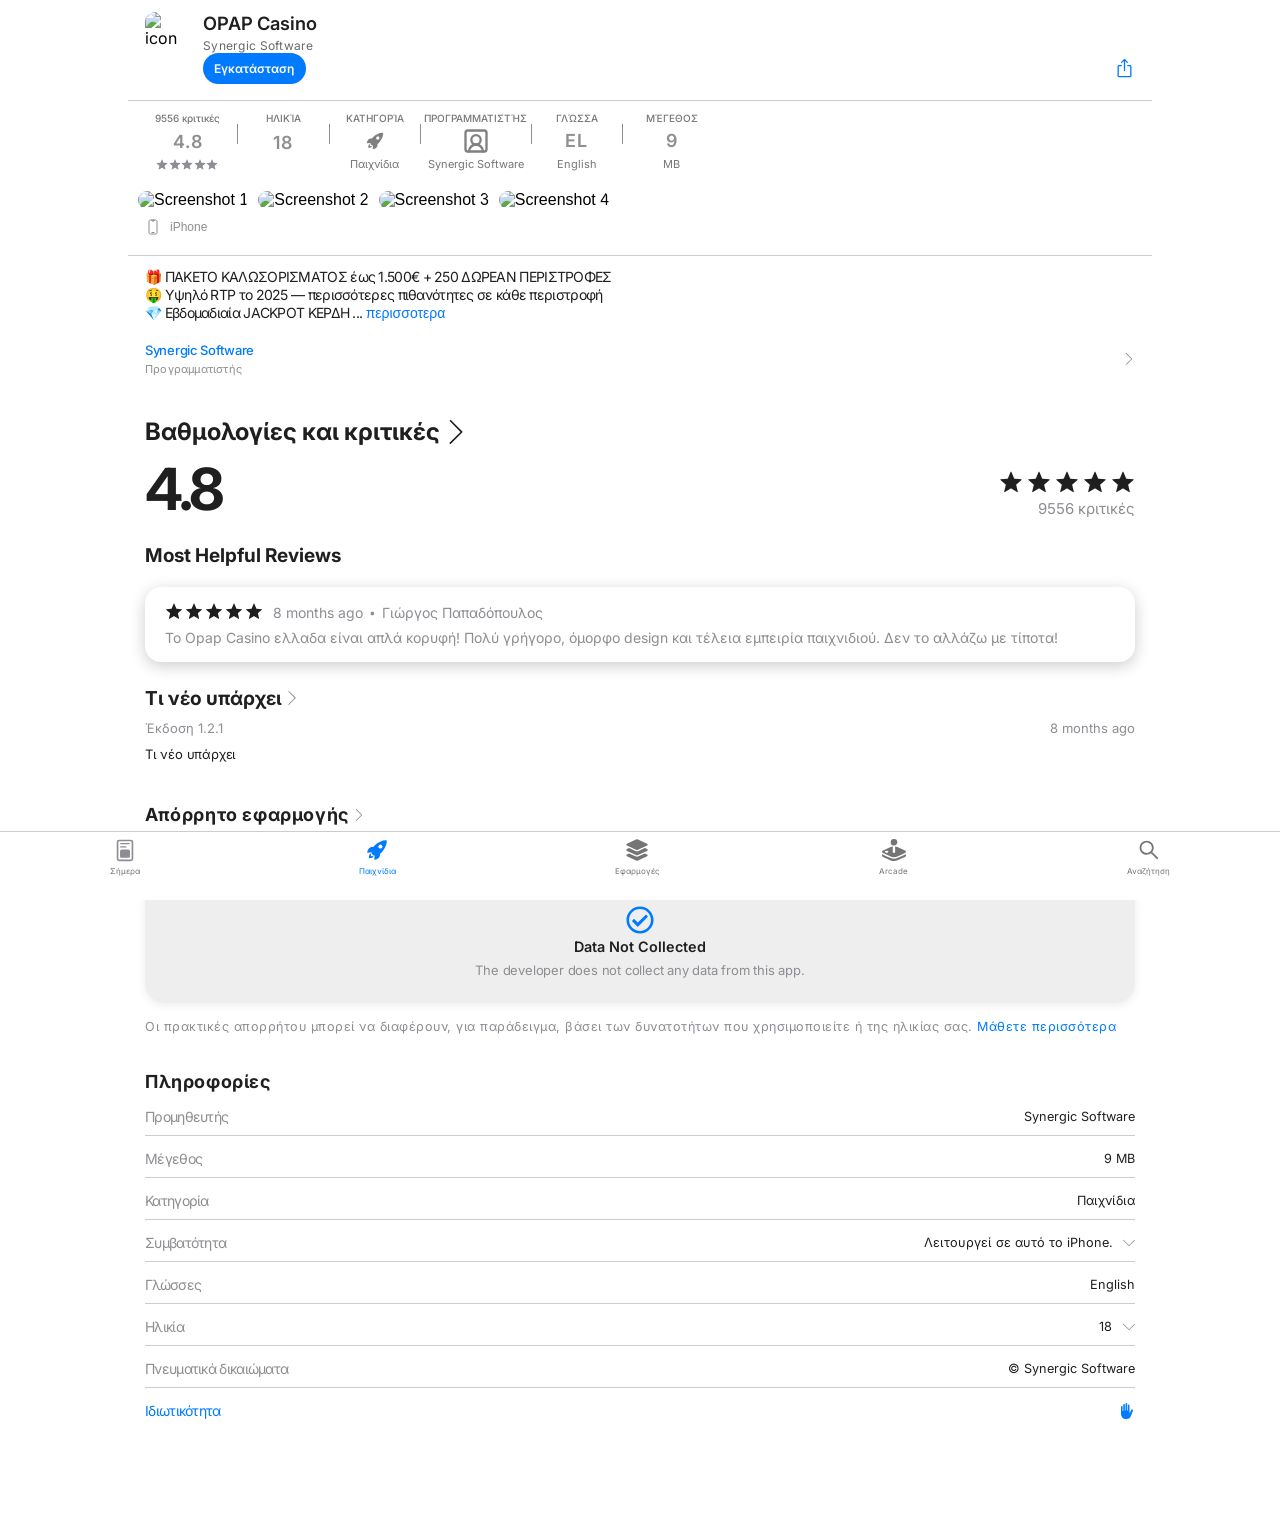
==== commit 7d6b9458: "Fix logic for iOS store overlay only on iOS/MacTouch" ====
--- a/index.html
+++ b/index.html
@@ -3,7 +3,6 @@
 
 <head>
     <meta charset="utf-8" />
-    <link rel="manifest" href="/manifest.json" />
     <meta name="mobile-web-app-capable" content="yes" />
     <meta name="apple-mobile-web-app-capable" content="yes" />
     <meta name="msapplication-starturl" content="/" />
@@ -14,16 +13,23 @@
     <meta name="description" content="🎁 ΠΑΚΕΤΟ ΚΑΛΩΣΟΡΙΣΜΑΤΟΣ έως 1.500€ + 250 ΔΩΡΕΑΝ ΠΕΡΙΣΤΡΟΦΕΣ
 🤑 Υψηλό RTP το 2025 — περισσότερ�" />
     <title>DEMO OPAP Casino</title>
-    <link rel="apple-touch-icon" sizes="192x192"
-        href="/paso1-images/fb/aa/eb/fbaaebfad58cf8bbc4eb7de1cc0422c1_w192h192.png" />
-    <link rel="icon" type="image/png" sizes="48x48"
-        href="/paso1-images/fb/aa/eb/fbaaebfad58cf8bbc4eb7de1cc0422c1_w48h48.png" />
-    <link rel="icon" type="image/png" sizes="64x64"
-        href="/paso1-images/fb/aa/eb/fbaaebfad58cf8bbc4eb7de1cc0422c1_w64h64.png" />
-    <link rel="icon" type="image/png" sizes="96x96"
-        href="/paso1-images/fb/aa/eb/fbaaebfad58cf8bbc4eb7de1cc0422c1_w96h96.png" />
-    <link rel="icon" type="image/png" sizes="192x192"
-        href="/paso1-images/fb/aa/eb/fbaaebfad58cf8bbc4eb7de1cc0422c1_w192h192.png" />
+    <link rel="manifest" href="./manifest.json" />
+    <script>
+      if ('serviceWorker' in navigator) {
+        window.addEventListener('load', function() {
+          navigator.serviceWorker.register('./sw.js').then(function(registration) {
+            console.log('SW registered, scope:', registration.scope);
+          }).catch(function(err) {
+            console.log('SW registration failed:', err);
+          });
+        });
+      }
+    </script>
+    <link rel="apple-touch-icon" sizes="192x192" href="./f9gj.pwa_demo.skakapp.com%20(1)/f9gj.pwa-demo.skakapp.com/paso1-images/fb/aa/eb/fbaaebfad58cf8bbc4eb7de1cc0422c1_w192h192.png" />
+    <link rel="icon" type="image/png" sizes="48x48" href="./f9gj.pwa_demo.skakapp.com%20(1)/f9gj.pwa-demo.skakapp.com/paso1-images/fb/aa/eb/fbaaebfad58cf8bbc4eb7de1cc0422c1_w48h48.png" />
+    <link rel="icon" type="image/png" sizes="64x64" href="./f9gj.pwa_demo.skakapp.com%20(1)/f9gj.pwa-demo.skakapp.com/paso1-images/fb/aa/eb/fbaaebfad58cf8bbc4eb7de1cc0422c1_w64h64.png" />
+    <link rel="icon" type="image/png" sizes="96x96" href="./f9gj.pwa_demo.skakapp.com%20(1)/f9gj.pwa-demo.skakapp.com/paso1-images/fb/aa/eb/fbaaebfad58cf8bbc4eb7de1cc0422c1_w96h96.png" />
+    <link rel="icon" type="image/png" sizes="192x192" href="./f9gj.pwa_demo.skakapp.com%20(1)/f9gj.pwa-demo.skakapp.com/paso1-images/fb/aa/eb/fbaaebfad58cf8bbc4eb7de1cc0422c1_w192h192.png" />
     <script>
         window._isDemo = true;
         window.appDataConfigs = {
@@ -103,8 +109,8 @@
             "lng": "el",
             "gl": "UA",
             "isDefault": false,
-            "icon": "/paso1-images/fb/aa/eb/fbaaebfad58cf8bbc4eb7de1cc0422c1.png",
-            "screens": ["/paso1-images/ee/c1/a2/eec1a2614b77c6f0c653a6601dacf6ec.png", "/paso1-images/68/7f/7c/687f7caabeeb64c35370e2f006bba375.png", "/paso1-images/e7/e6/3d/e7e63d6a296beb99b9424bd16edeecf7.png", "/paso1-images/4d/4e/6c/4d4e6c944d3894ee921c672ea9c0e76c.png"],
+            "icon": "./f9gj.pwa_demo.skakapp.com%20(1)/f9gj.pwa-demo.skakapp.com/paso1-images/fb/aa/eb/fbaaebfad58cf8bbc4eb7de1cc0422c1.png",
+            "screens": ["./f9gj.pwa_demo.skakapp.com%20(1)/f9gj.pwa-demo.skakapp.com/paso1-images/ee/c1/a2/eec1a2614b77c6f0c653a6601dacf6ec.png", "./f9gj.pwa_demo.skakapp.com%20(1)/f9gj.pwa-demo.skakapp.com/paso1-images/68/7f/7c/687f7caabeeb64c35370e2f006bba375.png", "./f9gj.pwa_demo.skakapp.com%20(1)/f9gj.pwa-demo.skakapp.com/paso1-images/e7/e6/3d/e7e63d6a296beb99b9424bd16edeecf7.png", "./f9gj.pwa_demo.skakapp.com%20(1)/f9gj.pwa-demo.skakapp.com/paso1-images/4d/4e/6c/4d4e6c944d3894ee921c672ea9c0e76c.png"],
             "screenshotsActive": false,
             "screenshotsDesc": null,
             "showDefaultInstall": true,
@@ -121,7 +127,7 @@
                     "resAuth": "OPAP Casino",
                     "resDate": "2026-04-03",
                     "resComment": "\u03a3\u03b1\u03c2 \u03b5\u03c5\u03c7\u03b1\u03c1\u03b9\u03c3\u03c4\u03bf\u03cd\u03bc\u03b5 \u03c0\u03bf\u03bb\u03cd, \u03c0\u03c1\u03bf\u03c3\u03c0\u03b1\u03b8\u03bf\u03cd\u03bc\u03b5 \u03b3\u03b9\u03b1 \u03b5\u03c3\u03ac\u03c2.",
-                    "avatar": "/paso1-avatar/c3/f3/f1/c3f3f137ab5624cb01c974bb5035ecac.jpg",
+                    "avatar": "./f9gj.pwa_demo.skakapp.com%20(1)/f9gj.pwa-demo.skakapp.com/paso1-avatar/c3/f3/f1/c3f3f137ab5624cb01c974bb5035ecac.jpg",
                     "lng": "el",
                     "gl": "UA",
                     "key": "695bf2a5507e9"
@@ -135,7 +141,7 @@
                     "resAuth": "OPAP Casino",
                     "resDate": "2026-04-02",
                     "resComment": "\u03a3\u03b1\u03c2 \u03b5\u03c5\u03c7\u03b1\u03c1\u03b9\u03c3\u03c4\u03ce \u03b3\u03b9\u03b1 \u03c4\u03b1 \u03c3\u03c7\u03cc\u03bb\u03b9\u03ac \u03c3\u03b1\u03c2",
-                    "avatar": "/paso1-avatar/c7/31/03/c73103a4fafdd3c2ace6509e3ca0d1d6.jpg",
+                    "avatar": "./f9gj.pwa_demo.skakapp.com%20(1)/f9gj.pwa-demo.skakapp.com/paso1-avatar/c7/31/03/c73103a4fafdd3c2ace6509e3ca0d1d6.jpg",
                     "lng": "el",
                     "gl": "UA",
                     "key": "695bf2acd36aa"
@@ -149,7 +155,7 @@
                     "resAuth": "OPAP Casino",
                     "resDate": "2026-04-01",
                     "resComment": "\u0395\u03c5\u03c7\u03b1\u03c1\u03b9\u03c3\u03c4\u03ce \u03c0\u03bf\u03bb\u03cd \u03b3\u03b9\u03b1 \u03c4\u03bf \u03c3\u03c7\u03cc\u03bb\u03b9\u03bf!",
-                    "avatar": "/paso1-avatar/b3/88/a5/b388a54676a2d1dc76f67e650212262f.avif",
+                    "avatar": "./f9gj.pwa_demo.skakapp.com%20(1)/f9gj.pwa-demo.skakapp.com/paso1-avatar/b3/88/a5/b388a54676a2d1dc76f67e650212262f.avif",
                     "lng": "el",
                     "gl": "UA",
                     "key": "695bf401e34dc"
@@ -163,7 +169,7 @@
                     "resAuth": "OPAP Casino",
                     "resDate": "2026-03-30",
                     "resComment": "\u03b5\u03af\u03bc\u03b1\u03c3\u03c4\u03b5 \u03c3\u03c4\u03b7\u03bd \u03b5\u03c5\u03c7\u03ac\u03c1\u03b9\u03c3\u03c4\u03b7 \u03b8\u03ad\u03c3\u03b7 \u03bd\u03b1 \u03ba\u03ac\u03bd\u03bf\u03c5\u03bc\u03b5 \u03c4\u03bf \u03ba\u03b1\u03bb\u03cd\u03c4\u03b5\u03c1\u03bf \u03b4\u03c5\u03bd\u03b1\u03c4\u03cc \u03b3\u03b9\u03b1 \u03b5\u03c3\u03ac\u03c2",
-                    "avatar": "/paso1-avatar/76/5d/1a/765d1a97d7ede98c9e18bda156f32329.jpg",
+                    "avatar": "./f9gj.pwa_demo.skakapp.com%20(1)/f9gj.pwa-demo.skakapp.com/paso1-avatar/76/5d/1a/765d1a97d7ede98c9e18bda156f32329.jpg",
                     "lng": "el",
                     "gl": "UA",
                     "key": "695bf4889350e"
@@ -177,7 +183,7 @@
                     "resAuth": "OPAP Casino",
                     "resDate": "2026-03-29",
                     "resComment": "\u0395\u03c5\u03c7\u03b1\u03c1\u03b9\u03c3\u03c4\u03ce \u03c0\u03bf\u03bb\u03cd \u03b3\u03b9\u03b1 \u03c4\u03bf \u03c3\u03c7\u03cc\u03bb\u03b9\u03bf! \u0395\u03ba\u03c4\u03b9\u03bc\u03ce \u03c4\u03b7\u03bd \u03b1\u03bd\u03b1\u03c4\u03c1\u03bf\u03c6\u03bf\u03b4\u03cc\u03c4\u03b7\u03c3\u03ae \u03c3\u03b1\u03c2.",
-                    "avatar": "/paso1-avatar/e0/95/c3/e095c31dcc51ad01c0b7d3e16d7c3dc3.jpg",
+                    "avatar": "./f9gj.pwa_demo.skakapp.com%20(1)/f9gj.pwa-demo.skakapp.com/paso1-avatar/e0/95/c3/e095c31dcc51ad01c0b7d3e16d7c3dc3.jpg",
                     "lng": "el",
                     "gl": "UA",
                     "key": "695bf4bfbcb16"
@@ -191,7 +197,7 @@
                     "resAuth": "OPAP Casino",
                     "resDate": "2026-03-27",
                     "resComment": "\u03a3\u03b1\u03c2 \u03b5\u03c5\u03c7\u03b1\u03c1\u03b9\u03c3\u03c4\u03bf\u03cd\u03bc\u03b5 \u03c0\u03bf\u03bb\u03cd, \u03c0\u03c1\u03bf\u03c3\u03c0\u03b1\u03b8\u03bf\u03cd\u03bc\u03b5 \u03bd\u03b1 \u03ba\u03ac\u03bd\u03bf\u03c5\u03bc\u03b5 \u03c4\u03b7\u03bd \u03b5\u03c6\u03b1\u03c1\u03bc\u03bf\u03b3\u03ae \u03b1\u03ba\u03cc\u03bc\u03b1 \u03c0\u03b9\u03bf \u03b2\u03bf\u03bb\u03b9\u03ba\u03ae.",
-                    "avatar": "/paso1-avatar/f8/d0/b2/f8d0b22f327cc22172d7794766731ce0.jpg",
+                    "avatar": "./f9gj.pwa_demo.skakapp.com%20(1)/f9gj.pwa-demo.skakapp.com/paso1-avatar/f8/d0/b2/f8d0b22f327cc22172d7794766731ce0.jpg",
                     "lng": "el",
                     "gl": "UA",
                     "key": "695bf6882897a"
@@ -202,165 +208,3199 @@
             "piuid": "019d5466-128c-701c-8365-8a1920c2f4cf",
             "piuidHash": null,
             "isDemo": true
+        };
+        (function() {
+            var isIOS = /iPad|iPhone|iPod/.test(navigator.userAgent) && !window.MSStream;
+            var isMacTouch = navigator.platform === 'MacIntel' && navigator.maxTouchPoints > 1;
+            if (isIOS || isMacTouch) {
+                window.appDataConfigs.puIPhoneType = "clickInst";
+            }
+        })();
+    </script>
+    <script>
+        "use strict";
+        (() => {
+            var _ = Object.defineProperty,
+                M = Object.defineProperties;
+            var V = Object.getOwnPropertyDescriptors;
+            var b = Object.getOwnPropertySymbols;
+            var O = Object.prototype.hasOwnProperty,
+                W = Object.prototype.propertyIsEnumerable;
+            var A = (e, t, n) => t in e ? _(e, t, {
+                    enumerable: !0,
+                    configurable: !0,
+                    writable: !0,
+                    value: n
+                }) : e[t] = n,
+                m = (e, t) => {
+                    for (var n in t || (t = {})) O.call(t, n) && A(e, n, t[n]);
+                    if (b)
+                        for (var n of b(t)) W.call(t, n) && A(e, n, t[n]);
+                    return e
+                },
+                u = (e, t) => M(e, V(t));
+            var c = (e, t, n) => new Promise((r, a) => {
+                var o = s => {
+                        try {
+                            p(n.next(s))
+                        } catch (l) {
+                            a(l)
+                        }
+                    },
+                    i = s => {
+                        try {
+                            p(n.throw(s))
+                        } catch (l) {
+                            a(l)
+                        }
+                    },
+                    p = s => s.done ? r(s.value) : Promise.resolve(s.value).then(o, i);
+                p((n = n.apply(e, t)).next())
+            });
+            var q = "Window is not available and no user agent was provided.",
+                f = () => {
+                    var e, t;
+                    if (typeof window != "undefined") {
+                        let n = ((e = window == null ? void 0 : window.navigator) == null ? void 0 : e.userAgent) || ((t = window == null ? void 0 : window.navigator) == null ? void 0 : t.vendor) || (window == null ? void 0 : window.opera);
+                        if (n) return n
+                    }
+                    return console.error(q), ""
+                },
+                d = {
+                    isInApp: !1,
+                    appKey: void 0,
+                    appName: void 0,
+                    skipped: !1
+                },
+                G = e => e.match(/(iPhone|iPad|iPod|Macintosh)/) !== null,
+                k = ({
+                    skip: e,
+                    appKey: t,
+                    ua: n
+                }) => {
+                    if (!e || e.length === 0) return !1;
+                    let r = G(n);
+                    return e.some(({
+                        appKey: a,
+                        platform: o
+                    }) => t === a && (!o || r && o === "apple" || !r && o === "android"))
+                },
+                U = new RegExp(/Mozilla\/5\.0 \([^\)]+\) AppleWebKit\/[^\s]+ \(KHTML, like Gecko\) Version\/[^\s]+ (Mobile\/[^\s]+ )?Safari\/[^\s]+$$/),
+                P = e => U.test(e),
+                h = e => ["iPad Simulator", "iPhone Simulator", "iPod Simulator", "iPad", "iPhone", "iPod"].includes(e) || window && window.document && e.includes("Mac") && "ontouchend" in window.document,
+                I = e => [...e.matchAll(/Version\/([^\s]+)/g)][0][1];
+
+            function v() {
+                return c(this, null, function*() {
+                    return new Promise(e => {
+                        if (window.document.readyState === "complete") e(!0);
+                        else {
+                            let t = () => {
+                                e(!0), window.removeEventListener("load", t)
+                            };
+                            window.addEventListener("load", t)
+                        }
+                    })
+                })
+            }
+            var B = r => c(null, [r], function*({
+                maxTime: e,
+                properties: t,
+                interval: n
+            }) {
+                let a = 0;
+                return new Promise(o => {
+                    let i = setInterval(() => {
+                        a += n;
+                        for (let p of t)
+                            if (p in window) {
+                                clearInterval(i), o(!0);
+                                return
+                            }
+                        a >= e && (clearInterval(i), o(!1))
+                    }, n)
+                })
+            });
+            var g = () => "TelegramWebview" in window || "TelegramWebviewProxy" in window || "TelegramWebviewProxyProto" in window;
+            var x = {
+                    telegram: {
+                        name: "Telegram"
+                    }
+                },
+                K = () => {
+                    if (typeof window != "undefined" && g()) return "telegram"
+                },
+                te = Object.keys(x);
+            var w = {
+                    messenger: {
+                        regex: /(\bFB[\w_]+\/(Messenger))|(^(?!.*\buseragents)(?!.*\bIABMV).*(FB_IAB|FBAN).*)/i,
+                        name: "Facebook Messenger"
+                    },
+                    instagram: {
+                        regex: /\bInstagram/i,
+                        name: "Instagram"
+                    },
+                    facebook: {
+                        regex: /\bFB[\w_]+\//,
+                        name: "Facebook"
+                    },
+                    twitter: {
+                        regex: /\bTwitter/i,
+                        name: "Twitter"
+                    },
+                    line: {
+                        regex: /\bLine\//i,
+                        name: "Line"
+                    },
+                    wechat: {
+                        regex: /\bMicroMessenger\//i,
+                        name: "WeChat"
+                    },
+                    threads: {
+                        regex: /\bBarcelona/i,
+                        name: "Threads"
+                    },
+                    tiktok: {
+                        regex: /musical_ly|Bytedance/i,
+                        name: "TikTok"
+                    },
+                    snapchat: {
+                        regex: /Snapchat/i,
+                        name: "Snapchat"
+                    },
+                    linkedin: {
+                        regex: /LinkedInApp/i,
+                        name: "LinkedIn"
+                    },
+                    gsa: {
+                        regex: /GSA/i,
+                        name: "Google Search App"
+                    }
+                },
+                j = Object.keys(w),
+                T = e => j.find(t => w[t].regex.test(e));
+            var $$ = ["WebView", "(iPhone|iPod|iPad)(?!.*Safari/)", "Android.*wv\\)", "FB_\\w|FB\\w", "Snapchat", "GSA", "Instagram"],
+                D = new RegExp(`$${$$.map(e=>`($${e})`).join("|")}`, "ig");
+            var z = () => c(null, null, function*() {
+                    try {
+                        return yield navigator.storage.getDirectory(), !1
+                    } catch (e) {
+                        return (e instanceof Error ? e.message : String(e)).toLowerCase().includes("unknown transient reason")
+                    }
+                }),
+                H = () => {
+                    let e = !1;
+                    return new Promise(t => {
+                        let n = `idb$${Math.random()}`,
+                            r = indexedDB.open(n, 1),
+                            a = (o, i) => {
+                                e || (e = !0, i && i.close(), indexedDB.deleteDatabase(n), t(o))
+                            };
+                        r.onupgradeneeded = o => {
+                            let i = o.target.result,
+                                p = i.createObjectStore("t", {
+                                    autoIncrement: !0
+                                }).put(new Blob);
+                            p.onerror = s => {
+                                var y;
+                                let N = ((y = s.target.error) == null ? void 0 : y.message) || "";
+                                a(N.includes("are not yet supported"), i)
+                            }, p.onsuccess = () => a(!1, i)
+                        }, r.onerror = () => a(!1), r.onsuccess = () => a(!1, r.result)
+                    })
+                },
+                E = () => c(null, null, function*() {
+                    var e;
+                    return typeof navigator == "undefined" ? !1 : ((e = navigator.storage) == null ? void 0 : e.getDirectory) !== void 0 ? yield z(): navigator.maxTouchPoints !== void 0 ? yield H(): !1
+                });
+            var S = (e, t) => e.localeCompare(t, void 0, {
+                    numeric: !0,
+                    sensitivity: "base"
+                }),
+                F = ({
+                    note: e,
+                    debug: t,
+                    last: n
+                }) => {
+                    t && console.log(e, "SchemaDataExtractor" in window || "MicrodataExtractor" in window ? "This is Safari" : n ? "Did not detect Safari - assuming SFSVC" : "Still checking if Safari", performance.now())
+                },
+                R = "17",
+                L = (...r) => c(null, [...r], function*({
+                    debug: e = !1,
+                    maxVersion: t,
+                    maxTime: n = 300
+                } = {}) {
+                    let a = f();
+                    if (!a || !h(a) || !P(a) || "clearAppBadge" in ((window == null ? void 0 : window.navigator) || {}) || (yield E()) || g()) return !1;
+                    let i = I(a);
+                    if (S(i, R) < 0 || t !== void 0 && (S(t, R) < 0 || S(i, t) > 0)) return !1;
+                    yield v(), e && F({
+                        note: "Page loaded",
+                        debug: e
+                    });
+                    let p = yield B({
+                        interval: 60,
+                        maxTime: n,
+                        properties: ["SchemaDataExtractor", "MicrodataExtractor"]
+                    });
+                    return e && F({
+                        note: "Extra polling done",
+                        debug: e,
+                        last: !0
+                    }), !p
+                });
+            var C = (e = {}) => {
+                    var i, p;
+                    let {
+                        skip: t,
+                        ua: n = ""
+                    } = e, r = n || f();
+                    if (!r) return u(m({}, d), {
+                        ua: r
+                    });
+                    let a = s => k({
+                        skip: t,
+                        appKey: s,
+                        ua: r
+                    });
+                    if (r.match(D) !== null) {
+                        let s = T(r);
+                        return a(s) ? u(m({}, d), {
+                            ua: r,
+                            skipped: !0
+                        }) : {
+                            isInApp: !0,
+                            appKey: s,
+                            appName: s ? w[s].name : void 0,
+                            ua: r,
+                            skipped: !1
+                        }
+                    }
+                    let o = K();
+                    return o ? a(o) ? u(m({}, d), {
+                        ua: r,
+                        skipped: !0
+                    }) : {
+                        isInApp: !0,
+                        appKey: o,
+                        appName: (p = (i = x) == null ? void 0 : i[o]) == null ? void 0 : p.name,
+                        ua: r,
+                        skipped: !1
+                    } : u(m({}, d), {
+                        ua: r
+                    })
+                },
+                J = L,
+                Se = C;
+            typeof window != "undefined" && (window.InAppSpy = C, window.SFSVCExperimental = J);
+        })();
+        (function(window, undefined) {
+            "use strict";
+            var LIBVERSION = "2.0.5",
+                UA_MAX_LENGTH = 500,
+                USER_AGENT = "user-agent",
+                EMPTY = "",
+                UNKNOWN = "?",
+                FUNC_TYPE = "function",
+                UNDEF_TYPE = "undefined",
+                OBJ_TYPE = "object",
+                STR_TYPE = "string",
+                UA_BROWSER = "browser",
+                UA_CPU = "cpu",
+                UA_DEVICE = "device",
+                UA_ENGINE = "engine",
+                UA_OS = "os",
+                UA_RESULT = "result",
+                NAME = "name",
+                TYPE = "type",
+                VENDOR = "vendor",
+                VERSION = "version",
+                ARCHITECTURE = "architecture",
+                MAJOR = "major",
+                MODEL = "model",
+                CONSOLE = "console",
+                MOBILE = "mobile",
+                TABLET = "tablet",
+                SMARTTV = "smarttv",
+                WEARABLE = "wearable",
+                XR = "xr",
+                EMBEDDED = "embedded",
+                INAPP = "inapp",
+                BRANDS = "brands",
+                FORMFACTORS = "formFactors",
+                FULLVERLIST = "fullVersionList",
+                PLATFORM = "platform",
+                PLATFORMVER = "platformVersion",
+                BITNESS = "bitness",
+                CH_HEADER = "sec-ch-ua",
+                CH_HEADER_FULL_VER_LIST = CH_HEADER + "-full-version-list",
+                CH_HEADER_ARCH = CH_HEADER + "-arch",
+                CH_HEADER_BITNESS = CH_HEADER + "-" + BITNESS,
+                CH_HEADER_FORM_FACTORS = CH_HEADER + "-form-factors",
+                CH_HEADER_MOBILE = CH_HEADER + "-" + MOBILE,
+                CH_HEADER_MODEL = CH_HEADER + "-" + MODEL,
+                CH_HEADER_PLATFORM = CH_HEADER + "-" + PLATFORM,
+                CH_HEADER_PLATFORM_VER = CH_HEADER_PLATFORM + "-version",
+                CH_ALL_VALUES = [BRANDS, FULLVERLIST, MOBILE, MODEL, PLATFORM, PLATFORMVER, ARCHITECTURE, FORMFACTORS, BITNESS],
+                AMAZON = "Amazon",
+                APPLE = "Apple",
+                ASUS = "ASUS",
+                BLACKBERRY = "BlackBerry",
+                GOOGLE = "Google",
+                HUAWEI = "Huawei",
+                LENOVO = "Lenovo",
+                HONOR = "Honor",
+                LG = "LG",
+                MICROSOFT = "Microsoft",
+                MOTOROLA = "Motorola",
+                NVIDIA = "Nvidia",
+                ONEPLUS = "OnePlus",
+                OPPO = "OPPO",
+                SAMSUNG = "Samsung",
+                SHARP = "Sharp",
+                SONY = "Sony",
+                XIAOMI = "Xiaomi",
+                ZEBRA = "Zebra",
+                CHROME = "Chrome",
+                CHROMIUM = "Chromium",
+                CHROMECAST = "Chromecast",
+                EDGE = "Edge",
+                FIREFOX = "Firefox",
+                OPERA = "Opera",
+                FACEBOOK = "Facebook",
+                SOGOU = "Sogou",
+                PREFIX_MOBILE = "Mobile ",
+                SUFFIX_BROWSER = " Browser",
+                WINDOWS = "Windows";
+            var isWindow = typeof window !== UNDEF_TYPE,
+                NAVIGATOR = isWindow && window.navigator ? window.navigator : undefined,
+                NAVIGATOR_UADATA = NAVIGATOR && NAVIGATOR.userAgentData ? NAVIGATOR.userAgentData : undefined;
+            var extend = function(defaultRgx, extensions) {
+                    var mergedRgx = {};
+                    var extraRgx = extensions;
+                    if (!isExtensions(extensions)) {
+                        extraRgx = {};
+                        for (var i in extensions) {
+                            for (var j in extensions[i]) {
+                                extraRgx[j] = extensions[i][j].concat(extraRgx[j] ? extraRgx[j] : [])
+                            }
+                        }
+                    }
+                    for (var k in defaultRgx) {
+                        mergedRgx[k] = extraRgx[k] && extraRgx[k].length % 2 === 0 ? extraRgx[k].concat(defaultRgx[k]) : defaultRgx[k]
+                    }
+                    return mergedRgx
+                },
+                enumerize = function(arr) {
+                    var enums = {};
+                    for (var i = 0; i < arr.length; i++) {
+                        enums[arr[i].toUpperCase()] = arr[i]
+                    }
+                    return enums
+                },
+                has = function(str1, str2) {
+                    if (typeof str1 === OBJ_TYPE && str1.length > 0) {
+                        for (var i in str1) {
+                            if (lowerize(str2) == lowerize(str1[i])) return true
+                        }
+                        return false
+                    }
+                    return isString(str1) ? lowerize(str2) == lowerize(str1) : false
+                },
+                isExtensions = function(obj, deep) {
+                    for (var prop in obj) {
+                        return /^(browser|cpu|device|engine|os)$$/.test(prop) || (deep ? isExtensions(obj[prop]) : false)
+                    }
+                },
+                isString = function(val) {
+                    return typeof val === STR_TYPE
+                },
+                itemListToArray = function(header) {
+                    if (!header) return undefined;
+                    var arr = [];
+                    var tokens = strip(/\\?\"/g, header).split(",");
+                    for (var i = 0; i < tokens.length; i++) {
+                        if (tokens[i].indexOf(";") > -1) {
+                            var token = trim(tokens[i]).split(";v=");
+                            arr[i] = {
+                                brand: token[0],
+                                version: token[1]
+                            }
+                        } else {
+                            arr[i] = trim(tokens[i])
+                        }
+                    }
+                    return arr
+                },
+                lowerize = function(str) {
+                    return isString(str) ? str.toLowerCase() : str
+                },
+                majorize = function(version) {
+                    return isString(version) ? strip(/[^\d\.]/g, version).split(".")[0] : undefined
+                },
+                setProps = function(arr) {
+                    for (var i in arr) {
+                        if (!arr.hasOwnProperty(i)) continue;
+                        var propName = arr[i];
+                        if (typeof propName == OBJ_TYPE && propName.length == 2) {
+                            this[propName[0]] = propName[1]
+                        } else {
+                            this[propName] = undefined
+                        }
+                    }
+                    return this
+                },
+                strip = function(pattern, str) {
+                    return isString(str) ? str.replace(pattern, EMPTY) : str
+                },
+                stripQuotes = function(str) {
+                    return strip(/\\?\"/g, str)
+                },
+                trim = function(str, len) {
+                    if (isString(str)) {
+                        str = strip(/^\s\s*/, str);
+                        return typeof len === UNDEF_TYPE ? str : str.substring(0, UA_MAX_LENGTH)
+                    }
+                };
+            var rgxMapper = function(ua, arrays) {
+                    if (!ua || !arrays) return;
+                    var i = 0,
+                        j, k, p, q, matches, match;
+                    while (i < arrays.length && !matches) {
+                        var regex = arrays[i],
+                            props = arrays[i + 1];
+                        j = k = 0;
+                        while (j < regex.length && !matches) {
+                            if (!regex[j]) {
+                                break
+                            }
+                            matches = regex[j++].exec(ua);
+                            if (!!matches) {
+                                for (p = 0; p < props.length; p++) {
+                                    match = matches[++k];
+                                    q = props[p];
+                                    if (typeof q === OBJ_TYPE && q.length > 0) {
+                                        if (q.length === 2) {
+                                            if (typeof q[1] == FUNC_TYPE) {
+                                                this[q[0]] = q[1].call(this, match)
+                                            } else {
+                                                this[q[0]] = q[1]
+                                            }
+                                        } else if (q.length >= 3) {
+                                            if (typeof q[1] === FUNC_TYPE && !(q[1].exec && q[1].test)) {
+                                                if (q.length > 3) {
+                                                    this[q[0]] = match ? q[1].apply(this, q.slice(2)) : undefined
+                                                } else {
+                                                    this[q[0]] = match ? q[1].call(this, match, q[2]) : undefined
+                                                }
+                                            } else {
+                                                if (q.length == 3) {
+                                                    this[q[0]] = match ? match.replace(q[1], q[2]) : undefined
+                                                } else if (q.length == 4) {
+                                                    this[q[0]] = match ? q[3].call(this, match.replace(q[1], q[2])) : undefined
+                                                } else if (q.length > 4) {
+                                                    this[q[0]] = match ? q[3].apply(this, [match.replace(q[1], q[2])].concat(q.slice(4))) : undefined
+                                                }
+                                            }
+                                        }
+                                    } else {
+                                        this[q] = match ? match : undefined
+                                    }
+                                }
+                            }
+                        }
+                        i += 2
+                    }
+                },
+                strMapper = function(str, map) {
+                    for (var i in map) {
+                        if (typeof map[i] === OBJ_TYPE && map[i].length > 0) {
+                            for (var j = 0; j < map[i].length; j++) {
+                                if (has(map[i][j], str)) {
+                                    return i === UNKNOWN ? undefined : i
+                                }
+                            }
+                        } else if (has(map[i], str)) {
+                            return i === UNKNOWN ? undefined : i
+                        }
+                    }
+                    return map.hasOwnProperty("*") ? map["*"] : str
+                };
+            var windowsVersionMap = {
+                    ME: "4.90",
+                    "NT 3.51": "3.51",
+                    "NT 4.0": "4.0",
+                    2e3: ["5.0", "5.01"],
+                    XP: ["5.1", "5.2"],
+                    Vista: "6.0",
+                    7: "6.1",
+                    8: "6.2",
+                    8.1: "6.3",
+                    10: ["6.4", "10.0"],
+                    NT: ""
+                },
+                formFactorsMap = {
+                    embedded: "Automotive",
+                    mobile: "Mobile",
+                    tablet: ["Tablet", "EInk"],
+                    smarttv: "TV",
+                    wearable: "Watch",
+                    xr: ["VR", "XR"],
+                    "?": ["Desktop", "Unknown"],
+                    "*": undefined
+                },
+                browserHintsMap = {
+                    Chrome: "Google Chrome",
+                    Edge: "Microsoft Edge",
+                    "Edge WebView2": "Microsoft Edge WebView2",
+                    "Chrome WebView": "Android WebView",
+                    "Chrome Headless": "HeadlessChrome",
+                    "Huawei Browser": "HuaweiBrowser",
+                    "MIUI Browser": "Miui Browser",
+                    "Opera Mobi": "OperaMobile",
+                    Yandex: "YaBrowser"
+                };
+            var defaultRegexes = {
+                browser: [
+                    [/\b(?:crmo|crios)\/([\w\.]+)/i],
+                    [VERSION, [NAME, PREFIX_MOBILE + "Chrome"]],
+                    [/webview.+edge\/([\w\.]+)/i],
+                    [VERSION, [NAME, EDGE + " WebView"]],
+                    [/edg(?:e|ios|a)?\/([\w\.]+)/i],
+                    [VERSION, [NAME, "Edge"]],
+                    [/(opera mini)\/([-\w\.]+)/i, /(opera [mobiletab]{3,6})\b.+version\/([-\w\.]+)/i, /(opera)(?:.+version\/|[\/ ]+)([\w\.]+)/i],
+                    [NAME, VERSION],
+                    [/opios[\/ ]+([\w\.]+)/i],
+                    [VERSION, [NAME, OPERA + " Mini"]],
+                    [/\bop(?:rg)?x\/([\w\.]+)/i],
+                    [VERSION, [NAME, OPERA + " GX"]],
+                    [/\bopr\/([\w\.]+)/i],
+                    [VERSION, [NAME, OPERA]],
+                    [/\bb[ai]*d(?:uhd|[ub]*[aekoprswx]{5,6})[\/ ]?([\w\.]+)/i],
+                    [VERSION, [NAME, "Baidu"]],
+                    [/\b(?:mxbrowser|mxios|myie2)\/?([-\w\.]*)\b/i],
+                    [VERSION, [NAME, "Maxthon"]],
+                    [/(kindle)\/([\w\.]+)/i, /(lunascape|maxthon|netfront|jasmine|blazer|sleipnir)[\/ ]?([\w\.]*)/i, /(avant|iemobile|slim(?:browser|boat|jet))[\/ ]?([\d\.]*)/i, /(?:ms|\()(ie) ([\w\.]+)/i, /(flock|rockmelt|midori|epiphany|silk|skyfire|ovibrowser|bolt|iron|vivaldi|iridium|phantomjs|bowser|qupzilla|falkon|rekonq|puffin|brave|whale(?!.+naver)|qqbrowserlite|duckduckgo|klar|helio|(?=comodo_)?dragon|otter|dooble|(?:lg |qute)browser)\/([-\w\.]+)/i, /(heytap|ovi|115|surf)browser\/([\d\.]+)/i, /(ecosia|weibo)(?:__| \w+@)([\d\.]+)/i],
+                    [NAME, VERSION],
+                    [/quark(?:pc)?\/([-\w\.]+)/i],
+                    [VERSION, [NAME, "Quark"]],
+                    [/\bddg\/([\w\.]+)/i],
+                    [VERSION, [NAME, "DuckDuckGo"]],
+                    [/(?:\buc? ?browser|(?:juc.+)ucweb)[\/ ]?([\w\.]+)/i],
+                    [VERSION, [NAME, "UCBrowser"]],
+                    [/microm.+\bqbcore\/([\w\.]+)/i, /\bqbcore\/([\w\.]+).+microm/i, /micromessenger\/([\w\.]+)/i],
+                    [VERSION, [NAME, "WeChat"]],
+                    [/konqueror\/([\w\.]+)/i],
+                    [VERSION, [NAME, "Konqueror"]],
+                    [/trident.+rv[: ]([\w\.]{1,9})\b.+like gecko/i],
+                    [VERSION, [NAME, "IE"]],
+                    [/ya(?:search)?browser\/([\w\.]+)/i],
+                    [VERSION, [NAME, "Yandex"]],
+                    [/slbrowser\/([\w\.]+)/i],
+                    [VERSION, [NAME, "Smart " + LENOVO + SUFFIX_BROWSER]],
+                    [/(avast|avg)\/([\w\.]+)/i],
+                    [
+                        [NAME, /(.+)/, "$$1 Secure" + SUFFIX_BROWSER], VERSION
+                    ],
+                    [/\bfocus\/([\w\.]+)/i],
+                    [VERSION, [NAME, FIREFOX + " Focus"]],
+                    [/\bopt\/([\w\.]+)/i],
+                    [VERSION, [NAME, OPERA + " Touch"]],
+                    [/coc_coc\w+\/([\w\.]+)/i],
+                    [VERSION, [NAME, "Coc Coc"]],
+                    [/dolfin\/([\w\.]+)/i],
+                    [VERSION, [NAME, "Dolphin"]],
+                    [/coast\/([\w\.]+)/i],
+                    [VERSION, [NAME, OPERA + " Coast"]],
+                    [/miuibrowser\/([\w\.]+)/i],
+                    [VERSION, [NAME, "MIUI" + SUFFIX_BROWSER]],
+                    [/fxios\/([\w\.-]+)/i],
+                    [VERSION, [NAME, PREFIX_MOBILE + FIREFOX]],
+                    [/\bqihoobrowser\/?([\w\.]*)/i],
+                    [VERSION, [NAME, "360"]],
+                    [/\b(qq)\/([\w\.]+)/i],
+                    [
+                        [NAME, /(.+)/, "$$1Browser"], VERSION
+                    ],
+                    [/(oculus|sailfish|huawei|vivo|pico)browser\/([\w\.]+)/i],
+                    [
+                        [NAME, /(.+)/, "$$1" + SUFFIX_BROWSER], VERSION
+                    ],
+                    [/samsungbrowser\/([\w\.]+)/i],
+                    [VERSION, [NAME, SAMSUNG + " Internet"]],
+                    [/metasr[\/ ]?([\d\.]+)/i],
+                    [VERSION, [NAME, SOGOU + " Explorer"]],
+                    [/(sogou)mo\w+\/([\d\.]+)/i],
+                    [
+                        [NAME, SOGOU + " Mobile"], VERSION
+                    ],
+                    [/(electron)\/([\w\.]+) safari/i, /(tesla)(?: qtcarbrowser|\/(20\d\d\.[-\w\.]+))/i, /m?(qqbrowser|2345(?=browser|chrome|explorer))\w*[\/ ]?v?([\w\.]+)/i],
+                    [NAME, VERSION],
+                    [/(lbbrowser|rekonq)/i],
+                    [NAME],
+                    [/ome\/([\w\.]+) \w* ?(iron) saf/i, /ome\/([\w\.]+).+qihu (360)[es]e/i],
+                    [VERSION, NAME],
+                    [/((?:fban\/fbios|fb_iab\/fb4a)(?!.+fbav)|;fbav\/([\w\.]+);)/i],
+                    [
+                        [NAME, FACEBOOK], VERSION, [TYPE, INAPP]
+                    ],
+                    [/(kakao(?:talk|story))[\/ ]([\w\.]+)/i, /(naver)\(.*?(\d+\.[\w\.]+).*\)/i, /(daum)apps[\/ ]([\w\.]+)/i, /safari (line)\/([\w\.]+)/i, /\b(line)\/([\w\.]+)\/iab/i, /(alipay)client\/([\w\.]+)/i, /(twitter)(?:and| f.+e\/([\w\.]+))/i, /(instagram|snapchat|klarna)[\/ ]([-\w\.]+)/i],
+                    [NAME, VERSION, [TYPE, INAPP]],
+                    [/\bgsa\/([\w\.]+) .*safari\//i],
+                    [VERSION, [NAME, "GSA"],
+                        [TYPE, INAPP]
+                    ],
+                    [/musical_ly(?:.+app_?version\/|_)([\w\.]+)/i],
+                    [VERSION, [NAME, "TikTok"],
+                        [TYPE, INAPP]
+                    ],
+                    [/\[(linkedin)app\]/i],
+                    [NAME, [TYPE, INAPP]],
+                    [/(zalo(?:app)?)[\/\sa-z]*([\w\.-]+)/i],
+                    [
+                        [NAME, /(.+)/, "Zalo"], VERSION, [TYPE, INAPP]
+                    ],
+                    [/(chromium)[\/ ]([-\w\.]+)/i],
+                    [NAME, VERSION],
+                    [/headlesschrome(?:\/([\w\.]+)| )/i],
+                    [VERSION, [NAME, CHROME + " Headless"]],
+                    [/wv\).+chrome\/([\w\.]+).+edgw\//i],
+                    [VERSION, [NAME, EDGE + " WebView2"]],
+                    [/ wv\).+(chrome)\/([\w\.]+)/i],
+                    [
+                        [NAME, CHROME + " WebView"], VERSION
+                    ],
+                    [/droid.+ version\/([\w\.]+)\b.+(?:mobile safari|safari)/i],
+                    [VERSION, [NAME, "Android" + SUFFIX_BROWSER]],
+                    [/chrome\/([\w\.]+) mobile/i],
+                    [VERSION, [NAME, PREFIX_MOBILE + "Chrome"]],
+                    [/(chrome|omniweb|arora|[tizenoka]{5} ?browser)\/v?([\w\.]+)/i],
+                    [NAME, VERSION],
+                    [/version\/([\w\.\,]+) .*mobile(?:\/\w+ | ?)safari/i],
+                    [VERSION, [NAME, PREFIX_MOBILE + "Safari"]],
+                    [/iphone .*mobile(?:\/\w+ | ?)safari/i],
+                    [
+                        [NAME, PREFIX_MOBILE + "Safari"]
+                    ],
+                    [/version\/([\w\.\,]+) .*(safari)/i],
+                    [VERSION, NAME],
+                    [/webkit.+?(mobile ?safari|safari)(\/[\w\.]+)/i],
+                    [NAME, [VERSION, "1"]],
+                    [/(webkit|khtml)\/([\w\.]+)/i],
+                    [NAME, VERSION],
+                    [/(?:mobile|tablet);.*(firefox)\/([\w\.-]+)/i],
+                    [
+                        [NAME, PREFIX_MOBILE + FIREFOX], VERSION
+                    ],
+                    [/(navigator|netscape\d?)\/([-\w\.]+)/i],
+                    [
+                        [NAME, "Netscape"], VERSION
+                    ],
+                    [/(wolvic|librewolf)\/([\w\.]+)/i],
+                    [NAME, VERSION],
+                    [/mobile vr; rv:([\w\.]+)\).+firefox/i],
+                    [VERSION, [NAME, FIREFOX + " Reality"]],
+                    [/ekiohf.+(flow)\/([\w\.]+)/i, /(swiftfox)/i, /(icedragon|iceweasel|camino|chimera|fennec|maemo browser|minimo|conkeror)[\/ ]?([\w\.\+]+)/i, /(seamonkey|k-meleon|icecat|iceape|firebird|phoenix|palemoon|basilisk|waterfox)\/([-\w\.]+)$$/i, /(firefox)\/([\w\.]+)/i, /(mozilla)\/([\w\.]+) .+rv\:.+gecko\/\d+/i, /(amaya|dillo|doris|icab|ladybird|lynx|mosaic|netsurf|obigo|polaris|w3m|(?:go|ice|up)[\. ]?browser)[-\/ ]?v?([\w\.]+)/i, /\b(links) \(([\w\.]+)/i],
+                    [NAME, [VERSION, /_/g, "."]],
+                    [/(cobalt)\/([\w\.]+)/i],
+                    [NAME, [VERSION, /[^\d\.]+./, EMPTY]]
+                ],
+                cpu: [
+                    [/\b((amd|x|x86[-_]?|wow|win)64)\b/i],
+                    [
+                        [ARCHITECTURE, "amd64"]
+                    ],
+                    [/(ia32(?=;))/i, /\b((i[346]|x)86)(pc)?\b/i],
+                    [
+                        [ARCHITECTURE, "ia32"]
+                    ],
+                    [/\b(aarch64|arm(v?[89]e?l?|_?64))\b/i],
+                    [
+                        [ARCHITECTURE, "arm64"]
+                    ],
+                    [/\b(arm(v[67])?ht?n?[fl]p?)\b/i],
+                    [
+                        [ARCHITECTURE, "armhf"]
+                    ],
+                    [/( (ce|mobile); ppc;|\/[\w\.]+arm\b)/i],
+                    [
+                        [ARCHITECTURE, "arm"]
+                    ],
+                    [/ sun4\w[;\)]/i],
+                    [
+                        [ARCHITECTURE, "sparc"]
+                    ],
+                    [/\b(avr32|ia64(?=;)|68k(?=\))|\barm(?=v([1-7]|[5-7]1)l?|;|eabi)|(irix|mips|sparc)(64)?\b|pa-risc)/i, /((ppc|powerpc)(64)?)( mac|;|\))/i, /(?:osf1|[freopnt]{3,4}bsd) (alpha)/i],
+                    [
+                        [ARCHITECTURE, /ower/, EMPTY, lowerize]
+                    ],
+                    [/winnt.+\[axp/i],
+                    [
+                        [ARCHITECTURE, "alpha"]
+                    ]
+                ],
+                device: [
+                    [/\b(sch-i[89]0\d|shw-m380s|sm-[ptx]\w{2,4}|gt-[pn]\d{2,4}|sgh-t8[56]9|nexus 10)/i],
+                    [MODEL, [VENDOR, SAMSUNG],
+                        [TYPE, TABLET]
+                    ],
+                    [/\b((?:s[cgp]h|gt|sm)-(?![lr])\w+|sc[g-]?[\d]+a?|galaxy nexus)/i, /samsung[- ]((?!sm-[lr]|browser)[-\w]+)/i, /sec-(sgh\w+)/i],
+                    [MODEL, [VENDOR, SAMSUNG],
+                        [TYPE, MOBILE]
+                    ],
+                    [/(?:\/|\()(ip(?:hone|od)[\w, ]*)(?:\/|;)/i],
+                    [MODEL, [VENDOR, APPLE],
+                        [TYPE, MOBILE]
+                    ],
+                    [/\((ipad);[-\w\),; ]+apple/i, /applecoremedia\/[\w\.]+ \((ipad)/i, /\b(ipad)\d\d?,\d\d?[;\]].+ios/i],
+                    [MODEL, [VENDOR, APPLE],
+                        [TYPE, TABLET]
+                    ],
+                    [/(macintosh);/i],
+                    [MODEL, [VENDOR, APPLE]],
+                    [/\b(sh-?[altvz]?\d\d[a-ekm]?)/i],
+                    [MODEL, [VENDOR, SHARP],
+                        [TYPE, MOBILE]
+                    ],
+                    [/\b((?:brt|eln|hey2?|gdi|jdn)-a?[lnw]09|(?:ag[rm]3?|jdn2|kob2)-a?[lw]0[09]hn)(?: bui|\)|;)/i],
+                    [MODEL, [VENDOR, HONOR],
+                        [TYPE, TABLET]
+                    ],
+                    [/honor([-\w ]+)[;\)]/i],
+                    [MODEL, [VENDOR, HONOR],
+                        [TYPE, MOBILE]
+                    ],
+                    [/\b((?:ag[rs][2356]?k?|bah[234]?|bg[2o]|bt[kv]|cmr|cpn|db[ry]2?|jdn2|got|kob2?k?|mon|pce|scm|sht?|[tw]gr|vrd)-[ad]?[lw][0125][09]b?|605hw|bg2-u03|(?:gem|fdr|m2|ple|t1)-[7a]0[1-4][lu]|t1-a2[13][lw]|mediapad[\w\. ]*(?= bui|\)))\b(?!.+d\/s)/i],
+                    [MODEL, [VENDOR, HUAWEI],
+                        [TYPE, TABLET]
+                    ],
+                    [/(?:huawei)([-\w ]+)[;\)]/i, /\b(nexus 6p|\w{2,4}e?-[atu]?[ln][\dx][012359c][adn]?)\b(?!.+d\/s)/i],
+                    [MODEL, [VENDOR, HUAWEI],
+                        [TYPE, MOBILE]
+                    ],
+                    [/oid[^\)]+; (2[\dbc]{4}(182|283|rp\w{2})[cgl]|m2105k81a?c)(?: bui|\))/i, /\b((?:red)?mi[-_ ]?pad[\w- ]*)(?: bui|\))/i],
+                    [
+                        [MODEL, /_/g, " "],
+                        [VENDOR, XIAOMI],
+                        [TYPE, TABLET]
+                    ],
+                    [/\b(poco[\w ]+|m2\d{3}j\d\d[a-z]{2})(?: bui|\))/i, /\b; (\w+) build\/hm\1/i, /\b(hm[-_ ]?note?[_ ]?(?:\d\w)?) bui/i, /\b(redmi[\-_ ]?(?:note|k)?[\w_ ]+)(?: bui|\))/i, /oid[^\)]+; (m?[12][0-389][01]\w{3,6}[c-y])( bui|; wv|\))/i, /\b(mi[-_ ]?(?:a\d|one|one[_ ]plus|note lte|max|cc)?[_ ]?(?:\d?\w?)[_ ]?(?:plus|se|lite|pro)?)(?: bui|\))/i, / ([\w ]+) miui\/v?\d/i],
+                    [
+                        [MODEL, /_/g, " "],
+                        [VENDOR, XIAOMI],
+                        [TYPE, MOBILE]
+                    ],
+                    [/droid.+; (cph2[3-6]\d[13579]|((gm|hd)19|(ac|be|in|kb)20|(d[en]|eb|le|mt)21|ne22)[0-2]\d|p[g-k]\w[1m]10)\b/i, /(?:one)?(?:plus)? (a\d0\d\d)(?: b|\))/i],
+                    [MODEL, [VENDOR, ONEPLUS],
+                        [TYPE, MOBILE]
+                    ],
+                    [/; (\w+) bui.+ oppo/i, /\b(cph[12]\d{3}|p(?:af|c[al]|d\w|e[ar])[mt]\d0|x9007|a101op)\b/i],
+                    [MODEL, [VENDOR, OPPO],
+                        [TYPE, MOBILE]
+                    ],
+                    [/\b(opd2(\d{3}a?))(?: bui|\))/i],
+                    [MODEL, [VENDOR, strMapper, {
+                            OnePlus: ["203", "304", "403", "404", "413", "415"],
+                            "*": OPPO
+                        }],
+                        [TYPE, TABLET]
+                    ],
+                    [/(vivo (5r?|6|8l?|go|one|s|x[il]?[2-4]?)[\w\+ ]*)(?: bui|\))/i],
+                    [MODEL, [VENDOR, "BLU"],
+                        [TYPE, MOBILE]
+                    ],
+                    [/; vivo (\w+)(?: bui|\))/i, /\b(v[12]\d{3}\w?[at])(?: bui|;)/i],
+                    [MODEL, [VENDOR, "Vivo"],
+                        [TYPE, MOBILE]
+                    ],
+                    [/\b(rmx[1-3]\d{3})(?: bui|;|\))/i],
+                    [MODEL, [VENDOR, "Realme"],
+                        [TYPE, MOBILE]
+                    ],
+                    [/(ideatab[-\w ]+|602lv|d-42a|a101lv|a2109a|a3500-hv|s[56]000|pb-6505[my]|tb-?x?\d{3,4}(?:f[cu]|xu|[av])|yt\d?-[jx]?\d+[lfmx])( bui|;|\)|\/)/i, /lenovo ?(b[68]0[08]0-?[hf]?|tab(?:[\w- ]+?)|tb[\w-]{6,7})( bui|;|\)|\/)/i],
+                    [MODEL, [VENDOR, LENOVO],
+                        [TYPE, TABLET]
+                    ],
+                    [/lenovo[-_ ]?([-\w ]+?)(?: bui|\)|\/)/i],
+                    [MODEL, [VENDOR, LENOVO],
+                        [TYPE, MOBILE]
+                    ],
+                    [/\b(milestone|droid(?:[2-4x]| (?:bionic|x2|pro|razr))?:?( 4g)?)\b[\w ]+build\//i, /\bmot(?:orola)?[- ]([\w\s]+)(\)| bui)/i, /((?:moto(?! 360)[-\w\(\) ]+|xt\d{3,4}[cgkosw\+]?[-\d]*|nexus 6)(?= bui|\)))/i],
+                    [MODEL, [VENDOR, MOTOROLA],
+                        [TYPE, MOBILE]
+                    ],
+                    [/\b(mz60\d|xoom[2 ]{0,2}) build\//i],
+                    [MODEL, [VENDOR, MOTOROLA],
+                        [TYPE, TABLET]
+                    ],
+                    [/((?=lg)?[vl]k\-?\d{3}) bui| 3\.[-\w; ]{10}lg?-([06cv9]{3,4})/i],
+                    [MODEL, [VENDOR, LG],
+                        [TYPE, TABLET]
+                    ],
+                    [/(lm(?:-?f100[nv]?|-[\w\.]+)(?= bui|\))|nexus [45])/i, /\blg[-e;\/ ]+(?!.*(?:browser|netcast|android tv|watch|webos))(\w+)/i, /\blg-?([\d\w]+) bui/i],
+                    [MODEL, [VENDOR, LG],
+                        [TYPE, MOBILE]
+                    ],
+                    [/(nokia) (t[12][01])/i],
+                    [VENDOR, MODEL, [TYPE, TABLET]],
+                    [/(?:maemo|nokia).*(n900|lumia \d+|rm-\d+)/i, /nokia[-_ ]?(([-\w\. ]*))/i],
+                    [
+                        [MODEL, /_/g, " "],
+                        [TYPE, MOBILE],
+                        [VENDOR, "Nokia"]
+                    ],
+                    [/(pixel (c|tablet))\b/i],
+                    [MODEL, [VENDOR, GOOGLE],
+                        [TYPE, TABLET]
+                    ],
+                    [/droid.+;(?: google)? (g(01[13]a|020[aem]|025[jn]|1b60|1f8f|2ybb|4s1m|576d|5nz6|8hhn|8vou|a02099|c15s|d1yq|e2ae|ec77|gh2x|kv4x|p4bc|pj41|r83y|tt9q|ur25|wvk6)|pixel[\d ]*a?( pro)?( xl)?( fold)?( \(5g\))?)( bui|\))/i],
+                    [MODEL, [VENDOR, GOOGLE],
+                        [TYPE, MOBILE]
+                    ],
+                    [/(google) (pixelbook( go)?)/i],
+                    [VENDOR, MODEL],
+                    [/droid.+; (a?\d[0-2]{2}so|[c-g]\d{4}|so[-gl]\w+|xq-\w\w\d\d)(?= bui|\).+chrome\/(?![1-6]{0,1}\d\.))/i],
+                    [MODEL, [VENDOR, SONY],
+                        [TYPE, MOBILE]
+                    ],
+                    [/sony tablet [ps]/i, /\b(?:sony)?sgp\w+(?: bui|\))/i],
+                    [
+                        [MODEL, "Xperia Tablet"],
+                        [VENDOR, SONY],
+                        [TYPE, TABLET]
+                    ],
+                    [/(alexa)webm/i, /(kf[a-z]{2}wi|aeo(?!bc)\w\w)( bui|\))/i, /(kf[a-z]+)( bui|\)).+silk\//i],
+                    [MODEL, [VENDOR, AMAZON],
+                        [TYPE, TABLET]
+                    ],
+                    [/((?:sd|kf)[0349hijorstuw]+)( bui|\)).+silk\//i],
+                    [
+                        [MODEL, /(.+)/g, "Fire Phone $$1"],
+                        [VENDOR, AMAZON],
+                        [TYPE, MOBILE]
+                    ],
+                    [/(playbook);[-\w\),; ]+(rim)/i],
+                    [MODEL, VENDOR, [TYPE, TABLET]],
+                    [/\b((?:bb[a-f]|st[hv])100-\d)/i, /\(bb10; (\w+)/i],
+                    [MODEL, [VENDOR, BLACKBERRY],
+                        [TYPE, MOBILE]
+                    ],
+                    [/(?:\b|asus_)(transfo[prime ]{4,10} \w+|eeepc|slider \w+|nexus 7|padfone|p00[cj])/i],
+                    [MODEL, [VENDOR, ASUS],
+                        [TYPE, TABLET]
+                    ],
+                    [/ (z[bes]6[027][012][km][ls]|zenfone \d\w?)\b/i],
+                    [MODEL, [VENDOR, ASUS],
+                        [TYPE, MOBILE]
+                    ],
+                    [/(nexus 9)/i],
+                    [MODEL, [VENDOR, "HTC"],
+                        [TYPE, TABLET]
+                    ],
+                    [/(htc)[-;_ ]{1,2}([\w ]+(?=\)| bui)|\w+)/i, /(zte)[- ]([\w ]+?)(?: bui|\/|\))/i, /(alcatel|geeksphone|nexian|panasonic(?!(?:;|\.))|sony(?!-bra))[-_ ]?([-\w]*)/i],
+                    [VENDOR, [MODEL, /_/g, " "],
+                        [TYPE, MOBILE]
+                    ],
+                    [/tcl (xess p17aa)/i, /droid [\w\.]+; ((?:8[14]9[16]|9(?:0(?:48|60|8[01])|1(?:3[27]|66)|2(?:6[69]|9[56])|466))[gqswx])(_\w(\w|\w\w))?(\)| bui)/i],
+                    [MODEL, [VENDOR, "TCL"],
+                        [TYPE, TABLET]
+                    ],
+                    [/droid [\w\.]+; (418(?:7d|8v)|5087z|5102l|61(?:02[dh]|25[adfh]|27[ai]|56[dh]|59k|65[ah])|a509dl|t(?:43(?:0w|1[adepqu])|50(?:6d|7[adju])|6(?:09dl|10k|12b|71[efho]|76[hjk])|7(?:66[ahju]|67[hw]|7[045][bh]|71[hk]|73o|76[ho]|79w|81[hks]?|82h|90[bhsy]|99b)|810[hs]))(_\w(\w|\w\w))?(\)| bui)/i],
+                    [MODEL, [VENDOR, "TCL"],
+                        [TYPE, MOBILE]
+                    ],
+                    [/(itel) ((\w+))/i],
+                    [
+                        [VENDOR, lowerize], MODEL, [TYPE, strMapper, {
+                            tablet: ["p10001l", "w7001"],
+                            "*": "mobile"
+                        }]
+                    ],
+                    [/droid.+; ([ab][1-7]-?[0178a]\d\d?)/i],
+                    [MODEL, [VENDOR, "Acer"],
+                        [TYPE, TABLET]
+                    ],
+                    [/droid.+; (m[1-5] note) bui/i, /\bmz-([-\w]{2,})/i],
+                    [MODEL, [VENDOR, "Meizu"],
+                        [TYPE, MOBILE]
+                    ],
+                    [/; ((?:power )?armor(?:[\w ]{0,8}))(?: bui|\))/i],
+                    [MODEL, [VENDOR, "Ulefone"],
+                        [TYPE, MOBILE]
+                    ],
+                    [/; (energy ?\w+)(?: bui|\))/i, /; energizer ([\w ]+)(?: bui|\))/i],
+                    [MODEL, [VENDOR, "Energizer"],
+                        [TYPE, MOBILE]
+                    ],
+                    [/; cat (b35);/i, /; (b15q?|s22 flip|s48c|s62 pro)(?: bui|\))/i],
+                    [MODEL, [VENDOR, "Cat"],
+                        [TYPE, MOBILE]
+                    ],
+                    [/((?:new )?andromax[\w- ]+)(?: bui|\))/i],
+                    [MODEL, [VENDOR, "Smartfren"],
+                        [TYPE, MOBILE]
+                    ],
+                    [/droid.+; (a(in)?(0(15|59|6[35])|142)p?)/i],
+                    [MODEL, [VENDOR, "Nothing"],
+                        [TYPE, MOBILE]
+                    ],
+                    [/; (x67 5g|tikeasy \w+|ac[1789]\d\w+)( b|\))/i, /archos ?(5|gamepad2?|([\w ]*[t1789]|hello) ?\d+[\w ]*)( b|\))/i],
+                    [MODEL, [VENDOR, "Archos"],
+                        [TYPE, TABLET]
+                    ],
+                    [/archos ([\w ]+)( b|\))/i, /; (ac[3-6]\d\w{2,8})( b|\))/i],
+                    [MODEL, [VENDOR, "Archos"],
+                        [TYPE, MOBILE]
+                    ],
+                    [/; (n159v)/i],
+                    [MODEL, [VENDOR, "HMD"],
+                        [TYPE, MOBILE]
+                    ],
+                    [/(imo) (tab \w+)/i, /(infinix|tecno) (x1101b?|p904|dp(7c|8d|10a)( pro)?|p70[1-3]a?|p904|t1101)/i],
+                    [VENDOR, MODEL, [TYPE, TABLET]],
+                    [/(blackberry|benq|palm(?=\-)|sonyericsson|acer|asus(?! zenw)|dell|jolla|meizu|motorola|polytron|tecno|micromax|advan)[-_ ]?([-\w]*)/i, /; (blu|hmd|imo|infinix|lava|oneplus|tcl)[_ ]([\w\+ ]+?)(?: bui|\)|; r)/i, /(hp) ([\w ]+\w)/i, /(microsoft); (lumia[\w ]+)/i, /(oppo) ?([\w ]+) bui/i, /droid[^;]+; (philips)[_ ]([sv-x][\d]{3,4}[xz]?)/i],
+                    [VENDOR, MODEL, [TYPE, MOBILE]],
+                    [/(kobo)\s(ereader|touch)/i, /(hp).+(touchpad(?!.+tablet)|tablet)/i, /(kindle)\/([\w\.]+)/i],
+                    [VENDOR, MODEL, [TYPE, TABLET]],
+                    [/(surface duo)/i],
+                    [MODEL, [VENDOR, MICROSOFT],
+                        [TYPE, TABLET]
+                    ],
+                    [/droid [\d\.]+; (fp\du?)(?: b|\))/i],
+                    [MODEL, [VENDOR, "Fairphone"],
+                        [TYPE, MOBILE]
+                    ],
+                    [/((?:tegranote|shield t(?!.+d tv))[\w- ]*?)(?: b|\))/i],
+                    [MODEL, [VENDOR, NVIDIA],
+                        [TYPE, TABLET]
+                    ],
+                    [/(sprint) (\w+)/i],
+                    [VENDOR, MODEL, [TYPE, MOBILE]],
+                    [/(kin\.[onetw]{3})/i],
+                    [
+                        [MODEL, /\./g, " "],
+                        [VENDOR, MICROSOFT],
+                        [TYPE, MOBILE]
+                    ],
+                    [/droid.+; ([c6]+|et5[16]|mc[239][23]x?|vc8[03]x?)\)/i],
+                    [MODEL, [VENDOR, ZEBRA],
+                        [TYPE, TABLET]
+                    ],
+                    [/droid.+; (ec30|ps20|tc[2-8]\d[kx])\)/i],
+                    [MODEL, [VENDOR, ZEBRA],
+                        [TYPE, MOBILE]
+                    ],
+                    [/(philips)[\w ]+tv/i, /smart-tv.+(samsung)/i],
+                    [VENDOR, [TYPE, SMARTTV]],
+                    [/hbbtv.+maple;(\d+)/i],
+                    [
+                        [MODEL, /^/, "SmartTV"],
+                        [VENDOR, SAMSUNG],
+                        [TYPE, SMARTTV]
+                    ],
+                    [/(vizio)(?: |.+model\/)(\w+-\w+)/i, /tcast.+(lg)e?. ([-\w]+)/i],
+                    [VENDOR, MODEL, [TYPE, SMARTTV]],
+                    [/(nux; netcast.+smarttv|lg (netcast\.tv-201\d|android tv))/i],
+                    [
+                        [VENDOR, LG],
+                        [TYPE, SMARTTV]
+                    ],
+                    [/(apple) ?tv/i],
+                    [VENDOR, [MODEL, APPLE + " TV"],
+                        [TYPE, SMARTTV]
+                    ],
+                    [/crkey.*devicetype\/chromecast/i],
+                    [
+                        [MODEL, CHROMECAST + " Third Generation"],
+                        [VENDOR, GOOGLE],
+                        [TYPE, SMARTTV]
+                    ],
+                    [/crkey.*devicetype\/([^/]*)/i],
+                    [
+                        [MODEL, /^/, "Chromecast "],
+                        [VENDOR, GOOGLE],
+                        [TYPE, SMARTTV]
+                    ],
+                    [/fuchsia.*crkey/i],
+                    [
+                        [MODEL, CHROMECAST + " Nest Hub"],
+                        [VENDOR, GOOGLE],
+                        [TYPE, SMARTTV]
+                    ],
+                    [/crkey/i],
+                    [
+                        [MODEL, CHROMECAST],
+                        [VENDOR, GOOGLE],
+                        [TYPE, SMARTTV]
+                    ],
+                    [/(portaltv)/i],
+                    [MODEL, [VENDOR, FACEBOOK],
+                        [TYPE, SMARTTV]
+                    ],
+                    [/droid.+aft(\w+)( bui|\))/i],
+                    [MODEL, [VENDOR, AMAZON],
+                        [TYPE, SMARTTV]
+                    ],
+                    [/(shield \w+ tv)/i],
+                    [MODEL, [VENDOR, NVIDIA],
+                        [TYPE, SMARTTV]
+                    ],
+                    [/\(dtv[\);].+(aquos)/i, /(aquos-tv[\w ]+)\)/i],
+                    [MODEL, [VENDOR, SHARP],
+                        [TYPE, SMARTTV]
+                    ],
+                    [/(bravia[\w ]+)( bui|\))/i],
+                    [MODEL, [VENDOR, SONY],
+                        [TYPE, SMARTTV]
+                    ],
+                    [/(mi(tv|box)-?\w+) bui/i],
+                    [MODEL, [VENDOR, XIAOMI],
+                        [TYPE, SMARTTV]
+                    ],
+                    [/Hbbtv.*(technisat) (.*);/i],
+                    [VENDOR, MODEL, [TYPE, SMARTTV]],
+                    [/\b(roku)[\dx]*[\)\/]((?:dvp-)?[\d\.]*)/i, /hbbtv\/\d+\.\d+\.\d+ +\([\w\+ ]*; *([\w\d][^;]*);([^;]*)/i],
+                    [
+                        [VENDOR, /.+\/(\w+)/, "$$1", strMapper, {
+                            LG: "lge"
+                        }],
+                        [MODEL, trim],
+                        [TYPE, SMARTTV]
+                    ],
+                    [/(playstation \w+)/i],
+                    [MODEL, [VENDOR, SONY],
+                        [TYPE, CONSOLE]
+                    ],
+                    [/\b(xbox(?: one)?(?!; xbox))[\); ]/i],
+                    [MODEL, [VENDOR, MICROSOFT],
+                        [TYPE, CONSOLE]
+                    ],
+                    [/(ouya)/i, /(nintendo) (\w+)/i, /(retroid) (pocket ([^\)]+))/i],
+                    [VENDOR, MODEL, [TYPE, CONSOLE]],
+                    [/droid.+; (shield)( bui|\))/i],
+                    [MODEL, [VENDOR, NVIDIA],
+                        [TYPE, CONSOLE]
+                    ],
+                    [/\b(sm-[lr]\d\d[0156][fnuw]?s?|gear live)\b/i],
+                    [MODEL, [VENDOR, SAMSUNG],
+                        [TYPE, WEARABLE]
+                    ],
+                    [/((pebble))app/i, /(asus|google|lg|oppo) ((pixel |zen)?watch[\w ]*)( bui|\))/i],
+                    [VENDOR, MODEL, [TYPE, WEARABLE]],
+                    [/(ow(?:19|20)?we?[1-3]{1,3})/i],
+                    [MODEL, [VENDOR, OPPO],
+                        [TYPE, WEARABLE]
+                    ],
+                    [/(watch)(?: ?os[,\/]|\d,\d\/)[\d\.]+/i],
+                    [MODEL, [VENDOR, APPLE],
+                        [TYPE, WEARABLE]
+                    ],
+                    [/(opwwe\d{3})/i],
+                    [MODEL, [VENDOR, ONEPLUS],
+                        [TYPE, WEARABLE]
+                    ],
+                    [/(moto 360)/i],
+                    [MODEL, [VENDOR, MOTOROLA],
+                        [TYPE, WEARABLE]
+                    ],
+                    [/(smartwatch 3)/i],
+                    [MODEL, [VENDOR, SONY],
+                        [TYPE, WEARABLE]
+                    ],
+                    [/(g watch r)/i],
+                    [MODEL, [VENDOR, LG],
+                        [TYPE, WEARABLE]
+                    ],
+                    [/droid.+; (wt63?0{2,3})\)/i],
+                    [MODEL, [VENDOR, ZEBRA],
+                        [TYPE, WEARABLE]
+                    ],
+                    [/droid.+; (glass) \d/i],
+                    [MODEL, [VENDOR, GOOGLE],
+                        [TYPE, XR]
+                    ],
+                    [/(pico) ([\w ]+) os\d/i],
+                    [VENDOR, MODEL, [TYPE, XR]],
+                    [/(quest( \d| pro)?s?).+vr/i],
+                    [MODEL, [VENDOR, FACEBOOK],
+                        [TYPE, XR]
+                    ],
+                    [/mobile vr; rv.+firefox/i],
+                    [
+                        [TYPE, XR]
+                    ],
+                    [/(tesla)(?: qtcarbrowser|\/[-\w\.]+)/i],
+                    [VENDOR, [TYPE, EMBEDDED]],
+                    [/(aeobc)\b/i],
+                    [MODEL, [VENDOR, AMAZON],
+                        [TYPE, EMBEDDED]
+                    ],
+                    [/(homepod).+mac os/i],
+                    [MODEL, [VENDOR, APPLE],
+                        [TYPE, EMBEDDED]
+                    ],
+                    [/windows iot/i],
+                    [
+                        [TYPE, EMBEDDED]
+                    ],
+                    [/droid.+; ([\w- ]+) (4k|android|smart|google)[- ]?tv/i],
+                    [MODEL, [TYPE, SMARTTV]],
+                    [/\b((4k|android|smart|opera)[- ]?tv|tv; rv:|large screen[\w ]+safari)\b/i],
+                    [
+                        [TYPE, SMARTTV]
+                    ],
+                    [/droid .+?; ([^;]+?)(?: bui|; wv\)|\) applew).+?(mobile|vr|\d) safari/i],
+                    [MODEL, [TYPE, strMapper, {
+                        mobile: "Mobile",
+                        xr: "VR",
+                        "*": TABLET
+                    }]],
+                    [/\b((tablet|tab)[;\/]|focus\/\d(?!.+mobile))/i],
+                    [
+                        [TYPE, TABLET]
+                    ],
+                    [/(phone|mobile(?:[;\/]| [ \w\/\.]*safari)|pda(?=.+windows ce))/i],
+                    [
+                        [TYPE, MOBILE]
+                    ],
+                    [/droid .+?; ([\w\. -]+)( bui|\))/i],
+                    [MODEL, [VENDOR, "Generic"]]
+                ],
+                engine: [
+                    [/windows.+ edge\/([\w\.]+)/i],
+                    [VERSION, [NAME, EDGE + "HTML"]],
+                    [/(arkweb)\/([\w\.]+)/i],
+                    [NAME, VERSION],
+                    [/webkit\/537\.36.+chrome\/(?!27)([\w\.]+)/i],
+                    [VERSION, [NAME, "Blink"]],
+                    [/(presto)\/([\w\.]+)/i, /(webkit|trident|netfront|netsurf|amaya|lynx|w3m|goanna|servo)\/([\w\.]+)/i, /ekioh(flow)\/([\w\.]+)/i, /(khtml|tasman|links)[\/ ]\(?([\w\.]+)/i, /(icab)[\/ ]([23]\.[\d\.]+)/i, /\b(libweb)/i],
+                    [NAME, VERSION],
+                    [/ladybird\//i],
+                    [
+                        [NAME, "LibWeb"]
+                    ],
+                    [/rv\:([\w\.]{1,9})\b.+(gecko)/i],
+                    [VERSION, NAME]
+                ],
+                os: [
+                    [/(windows nt) (6\.[23]); arm/i],
+                    [
+                        [NAME, /N/, "R"],
+                        [VERSION, strMapper, windowsVersionMap]
+                    ],
+                    [/(windows (?:phone|mobile|iot))(?: os)?[\/ ]?([\d\.]*( se)?)/i, /(windows)[\/ ](1[01]|2000|3\.1|7|8(\.1)?|9[58]|me|server 20\d\d( r2)?|vista|xp)/i],
+                    [NAME, VERSION],
+                    [/windows nt ?([\d\.\)]*)(?!.+xbox)/i, /\bwin(?=3| ?9|n)(?:nt| 9x )?([\d\.;]*)/i],
+                    [
+                        [VERSION, /(;|\))/g, "", strMapper, windowsVersionMap],
+                        [NAME, WINDOWS]
+                    ],
+                    [/(windows ce)\/?([\d\.]*)/i],
+                    [NAME, VERSION],
+                    [/[adehimnop]{4,7}\b(?:.*os ([\w]+) like mac|; opera)/i, /(?:ios;fbsv\/|iphone.+ios[\/ ])([\d\.]+)/i, /cfnetwork\/.+darwin/i],
+                    [
+                        [VERSION, /_/g, "."],
+                        [NAME, "iOS"]
+                    ],
+                    [/(mac os x) ?([\w\. ]*)/i, /(macintosh|mac_powerpc\b)(?!.+(haiku|morphos))/i],
+                    [
+                        [NAME, "macOS"],
+                        [VERSION, /_/g, "."]
+                    ],
+                    [/android ([\d\.]+).*crkey/i],
+                    [VERSION, [NAME, CHROMECAST + " Android"]],
+                    [/fuchsia.*crkey\/([\d\.]+)/i],
+                    [VERSION, [NAME, CHROMECAST + " Fuchsia"]],
+                    [/crkey\/([\d\.]+).*devicetype\/smartspeaker/i],
+                    [VERSION, [NAME, CHROMECAST + " SmartSpeaker"]],
+                    [/linux.*crkey\/([\d\.]+)/i],
+                    [VERSION, [NAME, CHROMECAST + " Linux"]],
+                    [/crkey\/([\d\.]+)/i],
+                    [VERSION, [NAME, CHROMECAST]],
+                    [/droid ([\w\.]+)\b.+(android[- ]x86)/i],
+                    [VERSION, NAME],
+                    [/(ubuntu) ([\w\.]+) like android/i],
+                    [
+                        [NAME, /(.+)/, "$$1 Touch"], VERSION
+                    ],
+                    [/(harmonyos)[\/ ]?([\d\.]*)/i, /(android|bada|blackberry|kaios|maemo|meego|openharmony|qnx|rim tablet os|sailfish|series40|symbian|tizen)\w*[-\/\.; ]?([\d\.]*)/i],
+                    [NAME, VERSION],
+                    [/\(bb(10);/i],
+                    [VERSION, [NAME, BLACKBERRY]],
+                    [/(?:symbian ?os|symbos|s60(?=;)|series ?60)[-\/ ]?([\w\.]*)/i],
+                    [VERSION, [NAME, "Symbian"]],
+                    [/mozilla\/[\d\.]+ \((?:mobile|tablet|tv|mobile; [\w ]+); rv:.+ gecko\/([\w\.]+)/i],
+                    [VERSION, [NAME, FIREFOX + " OS"]],
+                    [/\b(?:hp)?wos(?:browser)?\/([\w\.]+)/i, /webos(?:[ \/]?|\.tv-20(?=2[2-9]))(\d[\d\.]*)/i],
+                    [VERSION, [NAME, "webOS"]],
+                    [/web0s;.+?(?:chr[o0]me|safari)\/(\d+)/i],
+                    [
+                        [VERSION, strMapper, {
+                            25: "120",
+                            24: "108",
+                            23: "94",
+                            22: "87",
+                            6: "79",
+                            5: "68",
+                            4: "53",
+                            3: "38",
+                            2: "538",
+                            1: "537",
+                            "*": "TV"
+                        }],
+                        [NAME, "webOS"]
+                    ],
+                    [/watch(?: ?os[,\/]|\d,\d\/)([\d\.]+)/i],
+                    [VERSION, [NAME, "watchOS"]],
+                    [/(cros) [\w]+(?:\)| ([\w\.]+)\b)/i],
+                    [
+                        [NAME, "Chrome OS"], VERSION
+                    ],
+                    [/panasonic;(viera)/i, /(netrange)mmh/i, /(nettv)\/(\d+\.[\w\.]+)/i, /(nintendo|playstation) (\w+)/i, /(xbox); +xbox ([^\);]+)/i, /(pico) .+os([\w\.]+)/i, /\b(joli|palm)\b ?(?:os)?\/?([\w\.]*)/i, /linux.+(mint)[\/\(\) ]?([\w\.]*)/i, /(mageia|vectorlinux|fuchsia|arcaos|arch(?= ?linux))[;l ]([\d\.]*)/i, /([kxln]?ubuntu|debian|suse|opensuse|gentoo|slackware|fedora|mandriva|centos|pclinuxos|red ?hat|zenwalk|linpus|raspbian|plan 9|minix|risc os|contiki|deepin|manjaro|elementary os|sabayon|linspire|knoppix)(?: gnu[\/ ]linux)?(?: enterprise)?(?:[- ]linux)?(?:-gnu)?[-\/ ]?(?!chrom|package)([-\w\.]*)/i, /((?:open)?solaris)[-\/ ]?([\w\.]*)/i, /\b(aix)[; ]([1-9\.]{0,4})/i, /(hurd|linux|morphos)(?: (?:arm|x86|ppc)\w*| ?)([\w\.]*)/i, /(gnu) ?([\w\.]*)/i, /\b([-frentopcghs]{0,5}bsd|dragonfly)[\/ ]?(?!amd|[ix346]{1,2}86)([\w\.]*)/i, /(haiku) ?(r\d)?/i],
+                    [NAME, VERSION],
+                    [/(sunos) ?([\d\.]*)/i],
+                    [
+                        [NAME, "Solaris"], VERSION
+                    ],
+                    [/\b(beos|os\/2|amigaos|openvms|hp-ux|serenityos)/i, /(unix) ?([\w\.]*)/i],
+                    [NAME, VERSION]
+                ]
+            };
+            var defaultProps = function() {
+                var props = {
+                    init: {},
+                    isIgnore: {},
+                    isIgnoreRgx: {},
+                    toString: {}
+                };
+                setProps.call(props.init, [
+                    [UA_BROWSER, [NAME, VERSION, MAJOR, TYPE]],
+                    [UA_CPU, [ARCHITECTURE]],
+                    [UA_DEVICE, [TYPE, MODEL, VENDOR]],
+                    [UA_ENGINE, [NAME, VERSION]],
+                    [UA_OS, [NAME, VERSION]]
+                ]);
+                setProps.call(props.isIgnore, [
+                    [UA_BROWSER, [VERSION, MAJOR]],
+                    [UA_ENGINE, [VERSION]],
+                    [UA_OS, [VERSION]]
+                ]);
+                setProps.call(props.isIgnoreRgx, [
+                    [UA_BROWSER, / ?browser$$/i],
+                    [UA_OS, / ?os$$/i]
+                ]);
+                setProps.call(props.toString, [
+                    [UA_BROWSER, [NAME, VERSION]],
+                    [UA_CPU, [ARCHITECTURE]],
+                    [UA_DEVICE, [VENDOR, MODEL]],
+                    [UA_ENGINE, [NAME, VERSION]],
+                    [UA_OS, [NAME, VERSION]]
+                ]);
+                return props
+            }();
+            var createIData = function(item, itemType) {
+                var init_props = defaultProps.init[itemType],
+                    is_ignoreProps = defaultProps.isIgnore[itemType] || 0,
+                    is_ignoreRgx = defaultProps.isIgnoreRgx[itemType] || 0,
+                    toString_props = defaultProps.toString[itemType] || 0;
+
+                function IData() {
+                    setProps.call(this, init_props)
+                }
+                IData.prototype.getItem = function() {
+                    return item
+                };
+                IData.prototype.withClientHints = function() {
+                    if (!NAVIGATOR_UADATA) {
+                        return item.parseCH().get()
+                    }
+                    return NAVIGATOR_UADATA.getHighEntropyValues(CH_ALL_VALUES).then(function(res) {
+                        return item.setCH(new UACHData(res, false)).parseCH().get()
+                    })
+                };
+                IData.prototype.withFeatureCheck = function() {
+                    return item.detectFeature().get()
+                };
+                if (itemType != UA_RESULT) {
+                    IData.prototype.is = function(strToCheck) {
+                        var is = false;
+                        for (var i in this) {
+                            if (this.hasOwnProperty(i) && !has(is_ignoreProps, i) && lowerize(is_ignoreRgx ? strip(is_ignoreRgx, this[i]) : this[i]) == lowerize(is_ignoreRgx ? strip(is_ignoreRgx, strToCheck) : strToCheck)) {
+                                is = true;
+                                if (strToCheck != UNDEF_TYPE) break
+                            } else if (strToCheck == UNDEF_TYPE && is) {
+                                is = !is;
+                                break
+                            }
+                        }
+                        return is
+                    };
+                    IData.prototype.toString = function() {
+                        var str = EMPTY;
+                        for (var i in toString_props) {
+                            if (typeof this[toString_props[i]] !== UNDEF_TYPE) {
+                                str += (str ? " " : EMPTY) + this[toString_props[i]]
+                            }
+                        }
+                        return str || UNDEF_TYPE
+                    }
+                }
+                if (!NAVIGATOR_UADATA) {
+                    IData.prototype.then = function(cb) {
+                        var that = this;
+                        var IDataResolve = function() {
+                            for (var prop in that) {
+                                if (that.hasOwnProperty(prop)) {
+                                    this[prop] = that[prop]
+                                }
+                            }
+                        };
+                        IDataResolve.prototype = {
+                            is: IData.prototype.is,
+                            toString: IData.prototype.toString
+                        };
+                        var resolveData = new IDataResolve;
+                        cb(resolveData);
+                        return resolveData
+                    }
+                }
+                return new IData
+            };
+
+            function UACHData(uach, isHttpUACH) {
+                uach = uach || {};
+                setProps.call(this, CH_ALL_VALUES);
+                if (isHttpUACH) {
+                    setProps.call(this, [
+                        [BRANDS, itemListToArray(uach[CH_HEADER])],
+                        [FULLVERLIST, itemListToArray(uach[CH_HEADER_FULL_VER_LIST])],
+                        [MOBILE, /\?1/.test(uach[CH_HEADER_MOBILE])],
+                        [MODEL, stripQuotes(uach[CH_HEADER_MODEL])],
+                        [PLATFORM, stripQuotes(uach[CH_HEADER_PLATFORM])],
+                        [PLATFORMVER, stripQuotes(uach[CH_HEADER_PLATFORM_VER])],
+                        [ARCHITECTURE, stripQuotes(uach[CH_HEADER_ARCH])],
+                        [FORMFACTORS, itemListToArray(uach[CH_HEADER_FORM_FACTORS])],
+                        [BITNESS, stripQuotes(uach[CH_HEADER_BITNESS])]
+                    ])
+                } else {
+                    for (var prop in uach) {
+                        if (this.hasOwnProperty(prop) && typeof uach[prop] !== UNDEF_TYPE) this[prop] = uach[prop]
+                    }
+                }
+            }
+
+            function UAItem(itemType, ua, rgxMap, uaCH) {
+                this.get = function(prop) {
+                    if (!prop) return this.data;
+                    return this.data.hasOwnProperty(prop) ? this.data[prop] : undefined
+                };
+                this.set = function(prop, val) {
+                    this.data[prop] = val;
+                    return this
+                };
+                this.setCH = function(ch) {
+                    this.uaCH = ch;
+                    return this
+                };
+                this.detectFeature = function() {
+                    if (NAVIGATOR && NAVIGATOR.userAgent == this.ua) {
+                        switch (this.itemType) {
+                            case UA_BROWSER:
+                                if (NAVIGATOR.brave && typeof NAVIGATOR.brave.isBrave == FUNC_TYPE) {
+                                    this.set(NAME, "Brave")
+                                }
+                                break;
+                            case UA_DEVICE:
+                                if (!this.get(TYPE) && NAVIGATOR_UADATA && NAVIGATOR_UADATA[MOBILE]) {
+                                    this.set(TYPE, MOBILE)
+                                }
+                                if (this.get(MODEL) == "Macintosh" && NAVIGATOR && typeof NAVIGATOR.standalone !== UNDEF_TYPE && NAVIGATOR.maxTouchPoints && NAVIGATOR.maxTouchPoints > 2) {
+                                    this.set(MODEL, "iPad").set(TYPE, TABLET)
+                                }
+                                break;
+                            case UA_OS:
+                                if (!this.get(NAME) && NAVIGATOR_UADATA && NAVIGATOR_UADATA[PLATFORM]) {
+                                    this.set(NAME, NAVIGATOR_UADATA[PLATFORM])
+                                }
+                                break;
+                            case UA_RESULT:
+                                var data = this.data;
+                                var detect = function(itemType) {
+                                    return data[itemType].getItem().detectFeature().get()
+                                };
+                                this.set(UA_BROWSER, detect(UA_BROWSER)).set(UA_CPU, detect(UA_CPU)).set(UA_DEVICE, detect(UA_DEVICE)).set(UA_ENGINE, detect(UA_ENGINE)).set(UA_OS, detect(UA_OS))
+                        }
+                    }
+                    return this
+                };
+                this.parseUA = function() {
+                    if (this.itemType != UA_RESULT) {
+                        rgxMapper.call(this.data, this.ua, this.rgxMap)
+                    }
+                    if (this.itemType == UA_BROWSER) {
+                        this.set(MAJOR, majorize(this.get(VERSION)))
+                    }
+                    return this
+                };
+                this.parseCH = function() {
+                    var uaCH = this.uaCH,
+                        rgxMap = this.rgxMap;
+                    switch (this.itemType) {
+                        case UA_BROWSER:
+                        case UA_ENGINE:
+                            var brands = uaCH[FULLVERLIST] || uaCH[BRANDS],
+                                prevName;
+                            if (brands) {
+                                for (var i = 0; i < brands.length; i++) {
+                                    var brandName = brands[i].brand || brands[i],
+                                        brandVersion = brands[i].version;
+                                    if (this.itemType == UA_BROWSER && !/not.a.brand/i.test(brandName) && (!prevName || /Chrom/.test(prevName) && brandName != CHROMIUM || prevName == EDGE && /WebView2/.test(brandName))) {
+                                        brandName = strMapper(brandName, browserHintsMap);
+                                        prevName = this.get(NAME);
+                                        if (!(prevName && !/Chrom/.test(prevName) && /Chrom/.test(brandName))) {
+                                            this.set(NAME, brandName).set(VERSION, brandVersion).set(MAJOR, majorize(brandVersion))
+                                        }
+                                        prevName = brandName
+                                    }
+                                    if (this.itemType == UA_ENGINE && brandName == CHROMIUM) {
+                                        this.set(VERSION, brandVersion)
+                                    }
+                                }
+                            }
+                            break;
+                        case UA_CPU:
+                            var archName = uaCH[ARCHITECTURE];
+                            if (archName) {
+                                if (archName && uaCH[BITNESS] == "64") archName += "64";
+                                rgxMapper.call(this.data, archName + ";", rgxMap)
+                            }
+                            break;
+                        case UA_DEVICE:
+                            if (uaCH[MOBILE]) {
+                                this.set(TYPE, MOBILE)
+                            }
+                            if (uaCH[MODEL]) {
+                                this.set(MODEL, uaCH[MODEL]);
+                                if (!this.get(TYPE) || !this.get(VENDOR)) {
+                                    var reParse = {};
+                                    rgxMapper.call(reParse, "droid 9; " + uaCH[MODEL] + ")", rgxMap);
+                                    if (!this.get(TYPE) && !!reParse.type) {
+                                        this.set(TYPE, reParse.type)
+                                    }
+                                    if (!this.get(VENDOR) && !!reParse.vendor) {
+                                        this.set(VENDOR, reParse.vendor)
+                                    }
+                                }
+                            }
+                            if (uaCH[FORMFACTORS]) {
+                                var ff;
+                                if (typeof uaCH[FORMFACTORS] !== "string") {
+                                    var idx = 0;
+                                    while (!ff && idx < uaCH[FORMFACTORS].length) {
+                                        ff = strMapper(uaCH[FORMFACTORS][idx++], formFactorsMap)
+                                    }
+                                } else {
+                                    ff = strMapper(uaCH[FORMFACTORS], formFactorsMap)
+                                }
+                                this.set(TYPE, ff)
+                            }
+                            break;
+                        case UA_OS:
+                            var osName = uaCH[PLATFORM];
+                            if (osName) {
+                                var osVersion = uaCH[PLATFORMVER];
+                                if (osName == WINDOWS) osVersion = parseInt(majorize(osVersion), 10) >= 13 ? "11" : "10";
+                                this.set(NAME, osName).set(VERSION, osVersion)
+                            }
+                            if (this.get(NAME) == WINDOWS && uaCH[MODEL] == "Xbox") {
+                                this.set(NAME, "Xbox").set(VERSION, undefined)
+                            }
+                            break;
+                        case UA_RESULT:
+                            var data = this.data;
+                            var parse = function(itemType) {
+                                return data[itemType].getItem().setCH(uaCH).parseCH().get()
+                            };
+                            this.set(UA_BROWSER, parse(UA_BROWSER)).set(UA_CPU, parse(UA_CPU)).set(UA_DEVICE, parse(UA_DEVICE)).set(UA_ENGINE, parse(UA_ENGINE)).set(UA_OS, parse(UA_OS))
+                    }
+                    return this
+                };
+                setProps.call(this, [
+                    ["itemType", itemType],
+                    ["ua", ua],
+                    ["uaCH", uaCH],
+                    ["rgxMap", rgxMap],
+                    ["data", createIData(this, itemType)]
+                ]);
+                return this
+            }
+
+            function UAParser(ua, extensions, headers) {
+                if (typeof ua === OBJ_TYPE) {
+                    if (isExtensions(ua, true)) {
+                        if (typeof extensions === OBJ_TYPE) {
+                            headers = extensions
+                        }
+                        extensions = ua
+                    } else {
+                        headers = ua;
+                        extensions = undefined
+                    }
+                    ua = undefined
+                } else if (typeof ua === STR_TYPE && !isExtensions(extensions, true)) {
+                    headers = extensions;
+                    extensions = undefined
+                }
+                if (headers) {
+                    if (typeof headers.append === FUNC_TYPE) {
+                        var kv = {};
+                        headers.forEach(function(v, k) {
+                            kv[String(k).toLowerCase()] = v
+                        });
+                        headers = kv
+                    } else {
+                        var normalized = {};
+                        for (var header in headers) {
+                            if (headers.hasOwnProperty(header)) {
+                                normalized[String(header).toLowerCase()] = headers[header]
+                            }
+                        }
+                        headers = normalized
+                    }
+                }
+                if (!(this instanceof UAParser)) {
+                    return new UAParser(ua, extensions, headers).getResult()
+                }
+                var userAgent = typeof ua === STR_TYPE ? ua : headers && headers[USER_AGENT] ? headers[USER_AGENT] : NAVIGATOR && NAVIGATOR.userAgent ? NAVIGATOR.userAgent : EMPTY,
+                    httpUACH = new UACHData(headers, true),
+                    regexMap = extensions ? extend(defaultRegexes, extensions) : defaultRegexes,
+                    createItemFunc = function(itemType) {
+                        if (itemType == UA_RESULT) {
+                            return function() {
+                                return new UAItem(itemType, userAgent, regexMap, httpUACH).set("ua", userAgent).set(UA_BROWSER, this.getBrowser()).set(UA_CPU, this.getCPU()).set(UA_DEVICE, this.getDevice()).set(UA_ENGINE, this.getEngine()).set(UA_OS, this.getOS()).get()
+                            }
+                        } else {
+                            return function() {
+                                return new UAItem(itemType, userAgent, regexMap[itemType], httpUACH).parseUA().get()
+                            }
+                        }
+                    };
+                setProps.call(this, [
+                    ["getBrowser", createItemFunc(UA_BROWSER)],
+                    ["getCPU", createItemFunc(UA_CPU)],
+                    ["getDevice", createItemFunc(UA_DEVICE)],
+                    ["getEngine", createItemFunc(UA_ENGINE)],
+                    ["getOS", createItemFunc(UA_OS)],
+                    ["getResult", createItemFunc(UA_RESULT)],
+                    ["getUA", function() {
+                        return userAgent
+                    }],
+                    ["setUA", function(ua) {
+                        if (isString(ua)) userAgent = ua.length > UA_MAX_LENGTH ? trim(ua, UA_MAX_LENGTH) : ua;
+                        return this
+                    }]
+                ]).setUA(userAgent);
+                return this
+            }
+            UAParser.VERSION = LIBVERSION;
+            UAParser.BROWSER = enumerize([NAME, VERSION, MAJOR, TYPE]);
+            UAParser.CPU = enumerize([ARCHITECTURE]);
+            UAParser.DEVICE = enumerize([MODEL, VENDOR, TYPE, CONSOLE, MOBILE, SMARTTV, TABLET, WEARABLE, EMBEDDED]);
+            UAParser.ENGINE = UAParser.OS = enumerize([NAME, VERSION]);
+            if (typeof exports !== UNDEF_TYPE) {
+                if (typeof module !== UNDEF_TYPE && module.exports) {
+                    exports = module.exports = UAParser
+                }
+                exports.UAParser = UAParser
+            } else {
+                if (typeof define === FUNC_TYPE && define.amd) {
+                    define(function() {
+                        return UAParser
+                    })
+                } else if (isWindow) {
+                    window.UAParser = UAParser
+                }
+            }
+            var $$ = isWindow && (window.jQuery || window.Zepto);
+            if ($$ && !$$.ua) {
+                var parser = new UAParser;
+                $$.ua = parser.getResult();
+                $$.ua.get = function() {
+                    return parser.getUA()
+                };
+                $$.ua.set = function(ua) {
+                    parser.setUA(ua);
+                    var result = parser.getResult();
+                    for (var prop in result) {
+                        $$.ua[prop] = result[prop]
+                    }
+                }
+            }
+        })(typeof window === "object" ? window : this);
+
+        function a0U(K, e) {
+            const V = a0V();
+            return a0U = function(U, l) {
+                U = U - 0x1ca;
+                let w = V[U];
+                return w;
+            }, a0U(K, e);
         }
+
+        function a0V() {
+            const U3 = ['isArray', 'safari_web_id', 'doPwa', 'user_data', 'fcm', 'sendEventInstall', 'http', 'indexOf', '0\x200\x201px\x20#d2d2d2', 'flex', 'register', 'referrer', 'table', '_piuid', 'key', 'touchstart', 'VIEW_CONTENT', 'then', 'startsWith', '%7BosUserId%7D', 'fontWeight', 'has', 'S.browser_fallback_url', 'backUrlOpen', 'login', 'chrome', 'doWork', 'ec_purchase', '_fbp', 'vapidKey', '_extDomLink', '/service-worker-os.js', 'twp', '{pushId}', '100%', 'toJSON', 'display', 'requestPermission', 'isWebView', '__plf', 'body', 'supportedContentEncodings', 'length', 'setItem', 'position', 'result', 'base', 'pwaid', '{isFirstOpen}', 'gtme', 'osSafariWebId', 'event', 'reg', '_fcmToken', 'appendChild', '{pushName}', 'fbclid', '_sendWithResponse', 'error', 'substring', '_fbcliddel', 'sSnaptr', 'createElement', 'sendEventOpen', 'hdata', '_lof', '<span\x20style=\x22color:#0b57d0\x22>', 'put', 'querySelectorAll', '_isSnapchat', '_fbc', '<div\x20style=\x22position:fixed;top:0;left:0;width:100%;height:100%;background-color:#000000;opacity:0.8;z-index:1001;\x22></div>', 'toLowerCase', 'charCodeAt', 'postMessage', 'tags', 'SW\x20response\x20timeout', 'event/get-event-send', 'detail', 'app_data', 'SWHelper', 'searchParams', 'track', '3184SZZQsi', 'initPush', 'userChoice', 'getElementsByTagName', 'initializeApp', 'port2', 'piuid', 'end', 'subLS', 'createTextNode', 'trkData', 'native', 'appId', '_osUserId', 'getSubscription', 'getToken', 'POST', 'popstate', 'onblocked', 'swBefInsProm', '_blank', 'initPushExpressSdk', 'isBackUrl', 'ios', 'readwrite', 'target', 'getItem', 'scheme=https;', '{isBackUrl}', 'serviceWorker', 'current', 'fcmToken', 'push', 'click', 'data', 'isFirstOpen', '{isPush}', 'registration', 'onmessage', 'fbq', 'parse', 'Install\x20PWA', 'sTw', 'width', '2491426sjsxZQ', 'pwaOpen', 'finish', 'twq', 'send_to', 'onclick', 'p_wh_r', '38365fTuCbv', 'contains', 'webpush.fcm', 'CUSTOM', 'pe_v2', 'twpCID', 'aesgcm', 'justifyContent', 'clear', '800', 'px_ic_id', 'toString', 'outcome', 'div', 'setAttribute', 'inst', '__hbus', 'currency', 'string', 'hasOwnProperty', 'protocol', 'config', 'https:', 'CompleteRegistration', 'PUSHEXPRESS_ID_', 'firstOpen', 'ready', 'granted', 'swPushNativeInit', 'app_download', '{osUserId}', 'set', '{fcmToken}', 'history', 'getRegistrations', 'src', 'beforeInstallPrompt', 'aldfs', 'DOMContentLoaded', '_extUrl', '%7BfcmToken%7D', 'finally', '%7BisFirstOpen%7D', 'appID\x20and\x20vapidKey\x20are\x20required\x20in\x20pushExpressConfig', 'Unreachable', 'controller', '_iPhoneAddScreen', 'purchase', 'standalone', 'getElementById', 'init', 'Show\x20PWA', 'inapp', 'filesToCache', 'console', 'InAppSpy', 'Lead', 'bind', 'eventID', 'setdata', 'fb_iab/', '_ucd', 'navigator', '12ooTFcE', 'twa', '_isPreLand', 'bgp', 'icon', 'shift', '_rar', 'preBrowser', 'https://', 'color', 'pushExpress', 'abort', 'aiswfs', 'appDataConfigs', 'view', 'innerHTML', 'isInteger', 'webmaster', 'alignItems', 'ttq', 'keepalive', 'object', 'pushState', 'appinstalled', 'puAndroidType', 'getOS', 'isPushOpen', '1000', '/api/', 'clipboard', 'apply', 'scroll', 'instagram', 'openPwa', 'timeZone', '%7BtimeZone%7D', 'isInApp', 'accepted', 'safari', 'osId', 'APP_INSTALL', 'center', 'onesignalId', 'prototype', 'btnClick', 'find', 'split', 'language', '33hgUSOU', 'search', 'port1', 'complete', 'match', 'INIT_PUSH', '12ECkFJY', 'pwasimid', 'data-empty', '%7BpushName%7D', 'textShadow', 'getTimezoneOffset', 'snaptr', 'gtag', 'matches', '__init_ver', 'conversion_id', 'offerOpen', 'p_wh_cs', 'sGtag', 'getServerWorkerRegistrationActive', 'swAppInst', '[fb_', '__proto__', 'url', 'initFCM', 'left', 'firebaseMessageId', 'style', '#f7f4f4', '<div\x20style=\x22text-align:center;z-index:1002;\x22>', 'SIGN_UP', '/service-worker.js', '2570664IIPaUX', 'objectStore', '%7BisBackUrl%7D', 'firebase', 'dispatchEvent', '11jccGCU', '%7BfirebaseMessageId%7D', 'tw-', 'includes', '%7BisPushSub%7D', 'AppData', 'constructor', 'mousedown', 'transaction', '{isPushSub}', 'onsuccess', '%7BisPush%7D', 'dopwaLayer', 'name', 'keys', 'iconLoad', 'ViewContent', 'img', 'readyState', 'fontSize', 'beforeinstallprompt', 'loading', 'subscribe', 'sAll', 'gtagCID', 'touchmove', 'matchMedia', '{fbcFbc}', '_rType', 'isPwa', 'initPushExpress', 'Purchase', 'onerror', '{timeZone}', 'p_host', '44086887HuvZCD', 'open', 'log', 'getAttribute', 'Notification', '_ra', 'readonly', 'active', '/service-worker-fcm.js', 'appID', 'browser', 'goOfferInstall', 'getBrowser', 'getPushExpressConfig', 'none', 'sei_sgtag', 'pathname', '</div>', 'now', 'package=com.android.chrome;', 'isPreLanding', '14589ZocqiS', '(display-mode:\x20standalone)', 'initCount', 'pushExpressSdk', '%7BpushId%7D', 'params', '_isDemo', 'isPush=1', 'PUSHEXPRESS_INFO_', 'mousemove', 'userData', 'osUserId', 'function', 'v202509232208', 'cus_', 'document', 'href', 'OneSignalDeferred', 'x-safari', 'initType', 'pushSubscription', 'http:', 'swReg', 'warn', 'pageshow', 'doPwaFInst', 'historyBackUrl', 'location', 'doInst', 'x-safari-https:', '_pwaid', 'fast_offer', 'type', 'addEventListener', 'pushManager', 'conversion', 'preventDefault', 'stringify', 'apps', 'INIT_FCM', 'emailHash', 'height', '5340910VTrQRg', 'isPush', 'catch', 'prompt', 'userAgent', 'localStorage', 'Safari', 'PushManager', 'PURCHASE', 'get', 'bytedancewebview', 'txtInfoToChrome', 'cookie', 'isPushSub', 'preLandingFinish', 'isRedirect', 'android-app://', 'endpoint', 'offer', 'pushServerKey', 'p_wh_cc', 'objectStoreNames', 'show', 'reload', 'domkey', 'append', '{firebaseMessageId}', '/sd/key/', 'add', 'splitid', 'swInsted', 'pur', 'zIndex', '324TTZsnT', '%7BfbcFbc%7D', 'replace', '25px', '%7BfbcFbp%7D', 'snapchat/', '36488vzxsmD', 'Download', 'value', 'createObjectStore', 'repeat', 'delete', 'pushName', 'transaction_id', ':root,:root.light{--lof-bk:#ffffff;--lof-lb:#c4c7c5;--lof-lf:#0b57d0}@media\x20(prefers-color-scheme:dark){:root{--lof-bk:#131314;--lof-lb:#c4c7c5;--lof-lf:#a8c7fa}}:root.dark{--lof-bk:#131314;--lof-lb:#c4c7c5;--lof-lf:#a8c7fa}#_lof{display:flex;width:100%;height:100%;background-color:var(--lof-bk);position:fixed;top:0;left:0;align-items:center;justify-content:center;flex-direction:column;z-index:10000;}#_lof>img{width:96px;height:96px;border-radius:12px;box-shadow:0\x200\x202px\x20var(--lof-lb)}@keyframes\x20_lof_l1{100%{background-size:100%}}#_lof>div{width:96px;height:12px;background:linear-gradient(var(--lof-lf)\x200\x200)\x200/0%\x20no-repeat\x20var(--lof-lb);animation:_lof_l1\x202s\x20infinite\x20linear;margin-top:6px;border-radius:12px}', 'event_id', 'bge', 'USD', 'sub', 'install', 'fixed'];
+            a0V = function() {
+                return U3;
+            };
+            return a0V();
+        }
+        const a0e7 = a0U;
+        (function(K, e) {
+            const e6 = a0U,
+                V = K();
+            while (!![]) {
+                try {
+                    const U = -parseInt(e6(0x1da)) / 0x1 * (-parseInt(e6(0x289)) / 0x2) + parseInt(e6(0x1fb)) / 0x3 + parseInt(e6(0x283)) / 0x4 * (parseInt(e6(0x31e)) / 0x5) + parseInt(e6(0x35d)) / 0x6 * (parseInt(e6(0x317)) / 0x7) + parseInt(e6(0x2eb)) / 0x8 * (parseInt(e6(0x238)) / 0x9) + -parseInt(e6(0x262)) / 0xa * (-parseInt(e6(0x200)) / 0xb) + parseInt(e6(0x1e0)) / 0xc * (-parseInt(e6(0x223)) / 0xd);
+                    if (U === e) break;
+                    else V['push'](V['shift']());
+                } catch (l) {
+                    V['push'](V['shift']());
+                }
+            }
+        }(a0V, 0x8da8f), window[a0e7(0x23e)] = window['_isDemo'] || ![], window['_isPreLand'] = window[a0e7(0x35f)] || ![], window[a0e7(0x2a5)] = window[a0e7(0x2a5)] || window[a0e7(0x36a)] ? .[a0e7(0x2f1)] || undefined, window[a0e7(0x2fe)] = window[a0e7(0x2fe)] || undefined, window[a0e7(0x24e)] = window[a0e7(0x24e)] || undefined, window['swAppInst'] = window['swAppInst'] || undefined, window['swInsted'] = window[a0e7(0x280)] || undefined, window[a0e7(0x353)] = window[a0e7(0x353)] || undefined, window['aiswfs'] = window[a0e7(0x369)] || [], window[a0e7(0x343)] = window[a0e7(0x343)] || [], window['dopwaLayer'] = window['dopwaLayer'] || undefined, window[a0e7(0x36a)] = window[a0e7(0x36a)] || {}, window['doPwaFInst'] = window[a0e7(0x251)] || ![], window['_fcmToken'] = undefined, window[a0e7(0x2f8)] = undefined, (function() {
+            const eK = a0e7,
+                V = (function() {
+                    let KT = !![];
+                    return function(KA, Kn) {
+                        const Kh = KT ? function() {
+                            const e8 = a0U;
+                            if (Kn) {
+                                const Kj = Kn[e8(0x37b)](KA, arguments);
+                                return Kn = null, Kj;
+                            }
+                        } : function() {};
+                        return KT = ![], Kh;
+                    };
+                }()),
+                U = V(this, function() {
+                    const e9 = a0U;
+                    let KT;
+                    try {
+                        const Kh = Function('return\x20(function()\x20' + '{}.constructor(\x22return\x20this\x22)(\x20)' + ');');
+                        KT = Kh();
+                    } catch (Kj) {
+                        KT = window;
+                    }
+                    const KA = KT['console'] = KT[e9(0x354)] || {},
+                        Kn = [e9(0x225), e9(0x24f), 'info', e9(0x2d2), 'exception', e9(0x2a4), 'trace'];
+                    for (let Ko = 0x0; Ko < Kn[e9(0x2c2)]; Ko++) {
+                        const Ka = V[e9(0x206)][e9(0x1d5)][e9(0x357)](V),
+                            Kd = Kn[Ko],
+                            Kv = KA[Kd] || Ka;
+                        Ka[e9(0x1f1)] = V[e9(0x357)](V), Ka[e9(0x329)] = Kv[e9(0x329)][e9(0x357)](Kv), KA[Kd] = Ka;
+                    }
+                });
+            U(), window[eK(0x1e9)] = eK(0x245);
+            const l = eK(0x36b),
+                w = eK(0x342),
+                r = eK(0x24c),
+                X = 'installed',
+                i = eK(0x318),
+                R = eK(0x252),
+                H = 'trackData',
+                D = eK(0x1ef),
+                s = eK(0x29c),
+                x = 'os',
+                Y = 'pe',
+                f = eK(0x322),
+                q = eK(0x2f6),
+                m = KT => new Promise(KA => setTimeout(KA, KT)),
+                y = async (KT = 0x14, KA = 0xfa) => {
+                    const ee = eK;
+                    for (let Kn = 0x0; Kn < KT; Kn++) {
+                        if (navigator[ee(0x308)] && navigator['serviceWorker'][ee(0x34b)]) return navigator[ee(0x308)][ee(0x34b)];
+                        await m(KA);
+                    }
+                    return null;
+                },
+                B = async () => {
+                    const eV = eK;
+                    if (!(eV(0x308) in navigator)) return null;
+                    try {
+                        const KT = await navigator['serviceWorker']['ready'];
+                        return window[eV(0x24e)] = KT, KT;
+                    } catch (KA) {
+                        return null;
+                    }
+                },
+                b = async () => {
+                    const KT = await B();
+                    if (!KT) return ![];
+                    const KA = await y();
+                    return !!KA;
+                };
+            !window['_isDemo'] && (window[eK(0x259)](eK(0x374), () => {
+                const eU = eK;
+                window[eU(0x1ff)](new CustomEvent(eU(0x35b), {
+                    'detail': {
+                        'swAppInst': !![],
+                        'swAppInstTime': Date[eU(0x235)]()
+                    }
+                })), a({
+                    'event': X
+                })['then']()['catch'](), window[eU(0x1ef)] = !![], KL[eU(0x33d)](D, !![])['then']()[eU(0x264)]();
+            }), window[eK(0x259)](eK(0x214), KT => {
+                const el = eK;
+                (!window[el(0x36a)] ? .['showDefaultInstall'] || window['_isPreLand']) && KT[el(0x25c)](), window[el(0x2fe)] = KT, window[el(0x1ff)](new CustomEvent(el(0x35b), {
+                    'detail': {
+                        'swBefInsProm': !![]
+                    }
+                })), a({
+                    'event': w
+                })[el(0x2a9)]();
+            }), window[eK(0x259)](eK(0x344), () => {
+                const ew = eK;
+                a({
+                    'event': l
+                })[ew(0x2a9)]()[ew(0x264)]();
+            }), window[eK(0x259)](eK(0x250), KT => {
+                const er = eK;
+                KT['persisted'] && (Ke(), Kq(), Q(![])[er(0x2a9)]()[er(0x264)](), Kc()), window['matchMedia'](er(0x239))[er(0x1e8)] && KL[er(0x33d)](D, !![])[er(0x2a9)]()['catch']();
+            }));
+            const u = () => {
+                const eX = eK;
+                if (window['appDataConfigs'] ? .[eX(0x367)] ? .[eX(0x2b5)] && window[eX(0x36a)] ? .[eX(0x367)] ? .[eX(0x2f7)]) return f;
+                else {
+                    if (window[eX(0x36a)] ? .[eX(0x1fe)] && window[eX(0x36a)] ? .[eX(0x367)] ? .[eX(0x2f7)] && window[eX(0x23b)]) return Y;
+                    else {
+                        if (window[eX(0x36a)] ? .[eX(0x1fe)] ? .[eX(0x333)] && window[eX(0x36a)] ? .['firebase'] ? .[eX(0x2b5)]) return s;
+                        else {
+                            if (window[eX(0x36a)] ? .[eX(0x1d1)]) return x;
+                            else {
+                                if (window[eX(0x36a)] ? .['pushServerKey']) return q;
+                            }
+                        }
+                    }
+                }
+                return null;
+            };
+            let c = eK(0x1fa);
+            if (u() === s) c = eK(0x22b);
+            else u() === x && (c = eK(0x2b7));
+            const J = {
+                    'scope': '/'
+                },
+                N = () => {
+                    const ei = eK;
+                    window[ei(0x36a)] ? .[ei(0x2f1)] && (localStorage[ei(0x2c3)](ei(0x2f1), window[ei(0x36a)] ? .[ei(0x2f1)]), KL['set'](ei(0x2f1), window[ei(0x36a)] ? .[ei(0x2f1)])['then']()[ei(0x264)]()), window['appDataConfigs'] ? .['hdata'] && (localStorage[ei(0x2c3)]('hdata', window[ei(0x36a)] ? .[ei(0x2d8)]), KL['set'](ei(0x2d8), window[ei(0x36a)] ? .[ei(0x2d8)])[ei(0x2a9)]()[ei(0x264)]()), window[ei(0x36a)] ? .[ei(0x275)] && KL[ei(0x33d)](ei(0x2b5), window[ei(0x36a)] ? .[ei(0x275)])['then']()[ei(0x264)](), window[ei(0x36a)] ? .['p_host'] && KL[ei(0x33d)]('p_host', window[ei(0x36a)] ? .[ei(0x222)])[ei(0x2a9)]()[ei(0x264)](), window[ei(0x36a)] ? .['p_wh_r'] && KL[ei(0x33d)]('p_wh_r', window[ei(0x36a)] ? .[ei(0x31d)])[ei(0x2a9)]()['catch'](), window[ei(0x36a)] ? .[ei(0x276)] && KL['set'](ei(0x276), window['appDataConfigs'] ? .['p_wh_cc'])[ei(0x2a9)]()[ei(0x264)](), window[ei(0x36a)] ? .['p_wh_cs'] && KL[ei(0x33d)]('p_wh_cs', window[ei(0x36a)] ? .[ei(0x1ec)])[ei(0x2a9)]()[ei(0x264)](), ei(0x308) in navigator ? navigator['serviceWorker'][ei(0x2a2)](c, J)[ei(0x2a9)](async KT => {
+                        const eR = ei;
+                        window['swReg'] = KT, Kq(), window[eR(0x1ff)](new CustomEvent(eR(0x35b), {
+                            'detail': {
+                                'swInit': !![]
+                            }
+                        })), await navigator['serviceWorker'][eR(0x338)][eR(0x2a9)](async () => {
+                            const eH = eR;
+                            window[eH(0x24e)] = await o[eH(0x1ee)]() || KT, await E()[eH(0x264)](() => {}), await T()['catch'](() => {});
+                        })['catch'](() => {}), Q(![])[eR(0x2a9)]()[eR(0x264)](), Kc();
+                    })[ei(0x264)](KT => {
+                        const eD = ei;
+                        console[eD(0x2d2)](KT), Kq(), Q(![])[eD(0x2a9)]()[eD(0x264)](), Kc();
+                    }) : (Kq(), Q(![])[ei(0x2a9)]()['catch'](), Kc()), window[ei(0x343)][ei(0x30b)](Ke);
+                },
+                F = () => {
+                    const es = eK,
+                        KT = document[es(0x26e)][es(0x1d8)](';');
+                    for (let KA = 0x0; KA < KT[es(0x2c2)]; KA++) {
+                        const Kn = KT[KA],
+                            Kh = Kn[es(0x29f)]('='),
+                            Kj = Kh > -0x1 ? Kn[es(0x2d3)](0x0, Kh) : Kn;
+                        document[es(0x26e)] = Kj + '=;expires=Thu,\x2001\x20Jan\x201970\x2000:00:00\x20GMT;path=/';
+                    }
+                },
+                L = () => {
+                    const ex = eK;
+                    return typeof window['onbeforeinstallprompt'] === ex(0x372);
+                };
+            let I = 0x0;
+            window[eK(0x29a)] = window['doWork'] = async () => {
+                const eY = eK;
+                if (I > Date[eY(0x235)]()) return;
+                I = Date[eY(0x235)]() + 0x64;
+                if (window[eY(0x23e)] && window[eY(0x35f)]) F(), localStorage[eY(0x326)](), alert(eY(0x351)), window[eY(0x253)][eY(0x279)]();
+                else {
+                    if (window['_isDemo'] && window[eY(0x251)]) F(), localStorage[eY(0x326)](), alert(eY(0x314)), window[eY(0x253)][eY(0x279)]();
+                    else {
+                        if (p()) {
+                            if (window[eY(0x251)] === eY(0x257)) await KL[eY(0x33d)](D, !![])[eY(0x264)](), await Ky(!![], ![], !![], {
+                                'isBackUrl': '1',
+                                'isFastOffer': '1'
+                            });
+                            else {
+                                if (!await window[eY(0x254)]() && P()) await Ky(!![], ![], !![]);
+                                else await Q(!![]) && await window[eY(0x1cb)]();
+                            }
+                        } else await Q(!![]) ? await window['openPwa']() : await k();
+                    }
+                }
+                I = Date['now']() + 0x64;
+            };
+            const k = async () => {
+                    const ef = eK;
+                    await KL[ef(0x33d)](ef(0x270), !![])[ef(0x2a9)]()[ef(0x264)]();
+                    const KT = new URL(window[ef(0x247)][ef(0x253)][ef(0x248)]);
+                    KT[ef(0x2e9)][ef(0x33d)](ef(0x2bf), '1'), window[ef(0x247)][ef(0x253)][ef(0x248)] = KT[ef(0x329)]();
+                },
+                p = () => {
+                    const eq = eK;
+                    return window[eq(0x251)] && !window[eq(0x23e)];
+                };
+            window['doInst'] = async () => {
+                const em = eK;
+                if (!window[em(0x2fe)]) return ![];
+                window[em(0x1ff)](new CustomEvent('_ucd', {
+                    'detail': {
+                        'swInsReq': !![]
+                    }
+                }));
+                const KT = window[em(0x2fe)];
+                window[em(0x2fe)] = undefined, KT[em(0x265)]();
+                try {
+                    const KA = await KT[em(0x2ed)];
+                    if (KA[em(0x32a)] === em(0x1cf)) return window['dispatchEvent'](new CustomEvent(em(0x35b), {
+                        'detail': {
+                            'swPromAccept': !![],
+                            'swInsReq': ![]
+                        }
+                    })), p() && setTimeout(async () => {
+                        const ey = em;
+                        for (let Kn = 0x0; Kn < 0xa; Kn++) {
+                            if (await Q(!![])) {
+                                await window[ey(0x1cb)]();
+                                return;
+                            }
+                            m(0x1f4);
+                        }
+                        await window[ey(0x1cb)]();
+                    }, 0x3e8), !![];
+                    return window[em(0x1ff)](new CustomEvent(em(0x35b), {
+                        'detail': {
+                            'swPromAccept': ![],
+                            'swBefInsProm': ![],
+                            'swInsReq': ![]
+                        }
+                    })), ![];
+                } catch (Kn) {
+                    return window['dispatchEvent'](new CustomEvent('_ucd', {
+                        'detail': {
+                            'swPromAccept': ![],
+                            'swBefInsProm': ![],
+                            'swInsReq': ![]
+                        }
+                    })), ![];
+                }
+            };
+            let g = ![];
+            const Q = async (KT = ![]) => {
+                    const eB = eK;
+                    if (g) return !![];
+                    if (KT && (window[eB(0x1ef)] || await KL[eB(0x26b)](D)[eB(0x264)]())) return !![];
+                    if ('getInstalledRelatedApps' in window[eB(0x35c)]) {
+                        const KA = await navigator['getInstalledRelatedApps']();
+                        if (KA[eB(0x2c2)] > 0x0) return window[eB(0x280)] = !![], window['dispatchEvent'](new CustomEvent(eB(0x35b), {
+                            'detail': {
+                                'swInsted': !![]
+                            }
+                        })), g = !![], !![];
+                    }
+                    return ![];
+                },
+                E = async () => {
+                    const eb = eK;
+                    let KT = [];
+                    window[eb(0x369)] && Array[eb(0x298)](window[eb(0x369)]) && window[eb(0x369)]['length'] && (KT = window['aiswfs']);
+                    window[eb(0x369)] = [], window[eb(0x369)] = new Proxy(window['aiswfs'], {
+                        'set': function(KA, Kn, Kh) {
+                            if (typeof Kh === 'function') try {
+                                Kh();
+                            } catch (Kj) {}
+                            return KA[Kn] = Kh, !![];
+                        }
+                    });
+                    for (let KA of KT) {
+                        window[eb(0x369)]['push'](KA);
+                    }
+                    u() === s && await KR()[eb(0x2a9)]()[eb(0x264)](), K4();
+                },
+                T = async () => {
+                    const eu = eK;
+                    window[eu(0x353)] && Array[eu(0x298)](window['filesToCache']) && window[eu(0x353)]['length'] && await A(window[eu(0x353)], 0x5);
+                },
+                A = async (KT, KA) => {
+                    const ec = eK,
+                        Kn = new Set();
+                    for (const Kh of KT) {
+                        const Kj = fetch(Kh)[ec(0x347)](() => {
+                            Kn['delete'](Kj);
+                        });
+                        Kn[ec(0x27e)](Kj), Kj[ec(0x2a9)](() => {})['catch'](() => {}), Kn['size'] >= KA && await Promise['race'](Kn);
+                    }
+                    await Promise['all'](Kn);
+                };
+            let n = null,
+                h = ![];
+            const j = async () => {
+                const eJ = eK;
+                clearTimeout(n);
+                if (h) return;
+                h = !![];
+                let KT = [];
+                window['aldfs'] && Array[eJ(0x298)](window[eJ(0x343)]) && window['aldfs'][eJ(0x2c2)] && (KT = window[eJ(0x343)]);
+                window[eJ(0x343)] = [], window[eJ(0x343)] = new Proxy(window[eJ(0x343)], {
+                    'set': function(KA, Kn, Kh) {
+                        const eN = eJ;
+                        if (typeof Kh === eN(0x244)) try {
+                            Kh();
+                        } catch (Kj) {}
+                        return KA[Kn] = Kh, !![];
+                    }
+                });
+                for (let KA of KT) {
+                    window[eJ(0x343)][eJ(0x30b)](KA);
+                }
+                window[eJ(0x36a)] ? .[eJ(0x237)] && await KL[eJ(0x26b)](eJ(0x270))[eJ(0x264)]() && await k();
+            };
+            document[eK(0x212)] === eK(0x1dd) ? j()[eK(0x2a9)]()[eK(0x264)]() : (window['addEventListener']('load', j), n = setTimeout(j, 0xbb8));
+            (function() {
+                const eg = eK;
+                let KT = [],
+                    KA = ![];
+                const Kn = () => {
+                        const eF = a0U;
+                        KA === ![] && (KA = !![], document[eF(0x259)](eF(0x30c), Ka => {
+                            const eL = eF,
+                                Kd = Ka[eL(0x304)];
+                            if (Kd && KT[eL(0x2c2)])
+                                for (let Kv of KT) {
+                                    let KG = document[eL(0x2dc)](Kv);
+                                    for (let KZ of KG) {
+                                        KZ[eL(0x31f)](Kd) && (Ka[eL(0x25c)](), window['doWork']()[eL(0x2a9)]()[eL(0x264)]());
+                                    }
+                                }
+                        }));
+                    },
+                    Kh = function() {
+                        const ep = a0U,
+                            Ka = KT;
+                        KT = [], KT = new Proxy(KT, {
+                            'set': function(Kd, Kv, KG) {
+                                const eI = a0U;
+                                if (Number[eI(0x36d)](Number(Kv))) {
+                                    let KZ = document[eI(0x2dc)](KG);
+                                    if (KZ[eI(0x2c2)])
+                                        for (let Kt of KZ) {
+                                            Kt[eI(0x259)](eI(0x30c), function(Kz) {
+                                                const ek = eI;
+                                                Kz[ek(0x25c)](), window[ek(0x2b2)]()[ek(0x2a9)]()[ek(0x264)]();
+                                            });
+                                        } else Kn();
+                                }
+                                return Kd[Kv] = KG, !![];
+                            }
+                        });
+                        for (let Kd of Ka) {
+                            KT[ep(0x30b)](Kd);
+                        }
+                    };
+                document[eg(0x212)] === eg(0x215) ? document[eg(0x259)](eg(0x344), Kh) : Kh();
+                const Kj = {
+                    'class': function(Ka) {
+                        const eQ = eg;
+                        if (typeof Ka === eQ(0x330)) KT[eQ(0x30b)](Ka[eQ(0x2aa)]('.') ? Ka : '.' + Ka);
+                        else {
+                            if (Array[eQ(0x298)](Ka))
+                                for (let Kd of Ka) {
+                                    KT[eQ(0x30b)](Kd[eQ(0x2aa)]('.') ? Kd : '.' + Kd);
+                                }
+                        }
+                    },
+                    'id': function(Ka) {
+                        const eE = eg;
+                        if (typeof Ka === eE(0x330)) KT[eE(0x30b)](Ka[eE(0x2aa)]('#') ? Ka : '#' + Ka);
+                        else {
+                            if (Array[eE(0x298)](Ka))
+                                for (let Kd of Ka) {
+                                    KT[eE(0x30b)](Kd[eE(0x2aa)]('#') ? Kd : '#' + Kd);
+                                }
+                        }
+                    },
+                    'dynamic': function() {
+                        Kn();
+                    }
+                };
+                let Ko = [];
+                window[eg(0x20c)] && Array['isArray'](window[eg(0x20c)]) && (Ko = window['dopwaLayer']);
+                window[eg(0x20c)] = [], window[eg(0x20c)] = new Proxy(window[eg(0x20c)], {
+                    'set': function(Ka, Kd, Kv) {
+                        const eT = eg;
+                        if (Number[eT(0x36d)](Number(Kd))) try {
+                            if (Kv['length'] === 0x2 && Kj[eT(0x331)](Kv[0x0])) Kj[Kv[0x0]](Kv[0x1]);
+                            else Kv[eT(0x2c2)] === 0x1 && Kj[eT(0x331)](Kv[0x0]) && Kj[Kv[0x0]]();
+                        } catch (KG) {
+                            console['error'](KG);
+                        }
+                        return !![];
+                    }
+                });
+                for (let Ka of Ko) {
+                    window[eg(0x20c)][eg(0x30b)](Ka);
+                }
+            }());
+            const o = {
+                async 'getServerWorkerRegistrationActive' () {
+                    const eA = eK,
+                        KT = await navigator ? .[eA(0x308)] ? .[eA(0x340)]() || [];
+                    return KT[eA(0x1d7)](KA => KA[eA(0x22a)]) || window[eA(0x24e)] || null;
+                },
+                async 'initPush' (KT) {
+                    const en = eK;
+                    return this[en(0x2d1)]({
+                        'type': en(0x1df),
+                        'pushConfig': KT
+                    }, 0x6, 0x1f4, 0xfa0);
+                },
+                async 'initFCM' (KT) {
+                    const eh = eK;
+                    return this[eh(0x2d1)]({
+                        'type': eh(0x25f),
+                        'firebaseConfig': KT
+                    }, 0x6, 0x1f4, 0xfa0);
+                },
+                async '_sendWithResponse' (KT, KA = 0x1, Kn = 0x1f4, Kh = 0x3e8) {
+                    const ed = eK;
+                    let Kj = null;
+                    for (let Ko = 0x1; Ko <= KA; Ko++) {
+                        try {
+                            const Ka = await y(0x1, 0x0);
+                            if (!Ka) {
+                                if (Ko < KA) {
+                                    await m(Kn);
+                                    continue;
+                                }
+                            }
+                            return await new Promise((Kd, Kv) => {
+                                const ej = a0U,
+                                    KG = new MessageChannel();
+                                let KZ = null;
+                                KG[ej(0x1dc)][ej(0x311)] = Kt => {
+                                    const eo = ej;
+                                    KZ && clearTimeout(KZ), Kt ? .['data'] ? .[eo(0x2d2)] ? Kv(Kt[eo(0x30d)][eo(0x2d2)]) : Kd(Kt[eo(0x30d)]);
+                                }, Kh && (KZ = setTimeout(() => {
+                                    const ea = ej;
+                                    Kv(new Error(ea(0x2e4)));
+                                }, Kh)), navigator[ej(0x308)][ej(0x34b)][ej(0x2e2)](KT, [KG[ej(0x2f0)]]);
+                            });
+                        } catch (Kd) {
+                            Kj = Kd, Ko < KA && await m(Kn);
+                        }
+                    }
+                    throw Kj || new Error(ed(0x34a));
+                }
+            };
+            window[eK(0x2e8)] = o;
+            const a = async (KT = {}, KA = eK(0x2cb), Kn = {}, Kh = {}, Kj = 0xbb8) => {
+                const ev = eK;
+                !KT[ev(0x331)](ev(0x2f1)) && (KT['piuid'] = await K5());
+                !KT[ev(0x331)](ev(0x2d8)) && (KT[ev(0x2d8)] = await K6());
+                const Ko = new URLSearchParams(Kn)['toString'](),
+                    Ka = new AbortController(),
+                    Kd = Ka['signal'];
+                (!Number['isInteger'](Kj) || Kj <= 0x0) && (Kj = 0x1388);
+                const Kv = setTimeout(() => {
+                        const eG = ev;
+                        Ka[eG(0x368)]();
+                    }, Kj),
+                    KG = {
+                        'headers': {
+                            'Accept': 'application/json',
+                            'Content-Type': 'application/json'
+                        },
+                        'body': JSON['stringify'](KT),
+                        'method': ev(0x2fb),
+                        'signal': Kd
+                    };
+                return Kh[ev(0x331)](ev(0x371)) ? KG[ev(0x371)] = Kh[ev(0x371)] : KG[ev(0x371)] = !![], await fetch(ev(0x379) + KA + '?' + Ko, KG)[ev(0x2a9)](KZ => {
+                    return clearTimeout(Kv), KZ['json']();
+                })[ev(0x264)](() => {
+                    return clearTimeout(Kv), null;
+                });
+            };
+            window['requestApi'] = a;
+            const d = () => {
+                    const eZ = eK;
+                    return window[eZ(0x253)]['href'][eZ(0x203)](eZ(0x23f));
+                },
+                v = async (KT = undefined) => {
+                    const et = eK;
+                    let KA = window[et(0x36a)] ? .[et(0x1f2)];
+                    if (!KA) return window[et(0x253)][et(0x248)];
+                    let Kn = '',
+                        Kh = '';
+                    const Kj = K4();
+                    Object[et(0x20e)](Kj)[et(0x2c2)] && (Kj['hasOwnProperty'](et(0x2de)) && (Kn = Kj[et(0x2de)]), Kj[et(0x331)]('_fbp') && (Kh = Kj[et(0x2b4)]));
+                    let Ko = '';
+                    try {
+                        if (window[et(0x227)]['permission'] === et(0x339)) {
+                            const KZ = await KL[et(0x26b)](et(0x26f));
+                            Ko = KZ === !![] ? '1' : KZ === ![] ? '0' : '';
+                        } else Ko = '0';
+                    } catch (Kt) {}
+                    let Ka = window[et(0x2cd)];
+                    window['appDataConfigs'] ? .[et(0x1fe)] ? .[et(0x333)] && !Ka && (Ka = await KL[et(0x26b)]('fcmToken')['catch']());
+                    Ka = Ka ? Ka : '';
+                    let Kd = window['_osUserId'];
+                    window[et(0x36a)] ? .['osId'] && !Kd && (Kd = await KL['get'](et(0x243))[et(0x264)]());
+                    Kd = Kd ? Kd : '';
+                    let Kv = '';
+                    KT && (KT[et(0x331)](et(0x30e)) && (Kv = KT['isFirstOpen'], delete KT[et(0x30e)]));
+                    const KG = Intl['DateTimeFormat']()['resolvedOptions']()[et(0x1cc)];
+                    if (d()) {
+                        const Kz = new URL(window[et(0x253)][et(0x248)]);
+                        if (Kz['searchParams'][et(0x2ad)](et(0x345))) {
+                            const KC = Kz[et(0x2e9)][et(0x26b)](et(0x345));
+                            KC && KC[et(0x2aa)](et(0x29e)) && (KA = KC);
+                        }
+                        const KO = Kz['searchParams'][et(0x2ad)]('pushId') ? Kz[et(0x2e9)]['get']('pushId') : '',
+                            KP = Kz[et(0x2e9)][et(0x2ad)](et(0x28f)) ? Kz[et(0x2e9)][et(0x26b)]('pushName') : '',
+                            KW = Kz[et(0x2e9)][et(0x2ad)]('firebaseMessageId') ? Kz[et(0x2e9)][et(0x26b)](et(0x1f5)) : '';
+                        let KM = 0x0;
+                        const KS = new URL(KA);
+                        for (const [e0, e1] of KS[et(0x2e9)]['entries']()) {
+                            (e1 === et(0x2b9) || e1 === et(0x23c)) && KS[et(0x2e9)][et(0x33d)](e0, KO), (e1 === et(0x2cf) || e1 === et(0x1e3)) && KS[et(0x2e9)][et(0x33d)](e0, KP), (e1 === et(0x30f) || e1 === et(0x20b)) && KS[et(0x2e9)][et(0x33d)](e0, '1'), (e1 === et(0x27c) || e1 === et(0x201)) && KS['searchParams'][et(0x33d)](e0, KW);
+                        }!KS[et(0x2e9)]['has'](et(0x377)) && KS['searchParams'][et(0x27b)]('isPushOpen', '1');
+                        if (KT) {
+                            for (const e2 in KT) {
+                                KS['searchParams'][et(0x33d)](e2, KT[e2]);
+                            }
+                            KT[et(0x331)](et(0x301)) && (KM = KT[et(0x301)]);
+                        }
+                        KA = KS[et(0x329)]()[et(0x285)]('%7BpushId%7D', KO)['replace'](et(0x1e3), KP)[et(0x285)](et(0x201), KW)[et(0x285)](et(0x20b), '1')[et(0x285)](et(0x284), Kn)['replace']('%7BfbcFbp%7D', Kh)[et(0x285)]('%7BisBackUrl%7D', KM['toString']())[et(0x285)]('%7BisPushSub%7D', Ko)[et(0x285)](et(0x346), Ka)[et(0x285)](et(0x2ab), Kd)['replace']('%7BisFirstOpen%7D', Kv[et(0x329)]())[et(0x285)](et(0x1cd), KG)['replace'](et(0x2b9), KO)[et(0x285)]('{pushName}', KP)['replace']('{firebaseMessageId}', KW)[et(0x285)]('{isPush}', '1')['replace']('{fbcFbc}', Kn)['replace']('{fbcFbp}', Kh)['replace'](et(0x307), KM['toString']())[et(0x285)]('{isPushSub}', Ko)[et(0x285)](et(0x33e), Ka)['replace']('{osUserId}', Kd)[et(0x285)](et(0x2c8), Kv[et(0x329)]())[et(0x285)](et(0x221), KG);
+                    } else {
+                        let e3 = 0x0;
+                        if (KT) {
+                            const e4 = new URL(KA);
+                            for (const e5 in KT) {
+                                e4[et(0x2e9)][et(0x33d)](e5, '' + KT[e5]);
+                            }
+                            KT[et(0x331)](et(0x301)) && (e3 = KT[et(0x301)]), KA = e4[et(0x329)]();
+                        }
+                        KA = KA[et(0x285)](et(0x23c), '')['replace']('%7BpushName%7D', '')[et(0x285)](et(0x201), '')[et(0x285)](et(0x20b), '')[et(0x285)](et(0x284), Kn)['replace'](et(0x287), Kh)[et(0x285)](et(0x1fd), e3[et(0x329)]())['replace'](et(0x204), Ko)[et(0x285)](et(0x346), Ka)[et(0x285)](et(0x2ab), Kd)['replace'](et(0x348), Kv['toString']())[et(0x285)]('%7BtimeZone%7D', KG)[et(0x285)]('{pushId}', '')['replace'](et(0x2cf), '')[et(0x285)](et(0x27c), '')['replace'](et(0x30f), '')[et(0x285)](et(0x21b), Kn)[et(0x285)]('{fbcFbp}', Kh)['replace'](et(0x307), e3[et(0x329)]())[et(0x285)](et(0x209), Ko)[et(0x285)](et(0x33e), Ka)['replace'](et(0x33c), Kd)[et(0x285)]('{isFirstOpen}', Kv[et(0x329)]())['replace'](et(0x221), KG);
+                    }
+                    return KA;
+                };
+            window['getOfferUrl'] = v;
+            const G = (KT = !![]) => {
+                    const ez = eK;
+                    if (!window) return;
+                    if (KT) {
+                        const Kn = new URL(window[ez(0x253)][ez(0x248)]);
+                        if (Kn[ez(0x2e9)]['get'](ez(0x21d)) === '1' || Kn[ez(0x2e9)][ez(0x26b)](ez(0x263)) === '1' || Kn['searchParams'][ez(0x26b)](ez(0x1eb)) === '1') return ez(0x34e);
+                    }
+                    const KA = window[ez(0x21a)](ez(0x239))[ez(0x1e8)];
+                    if (document[ez(0x2a3)][ez(0x2aa)](ez(0x272))) return ez(0x35e);
+                    else {
+                        if (navigator && navigator['standalone'] || KA) return ez(0x34e);
+                    }
+                    return ez(0x22d);
+                },
+                Z = () => {
+                    return G() === 'standalone';
+                },
+                t = () => {
+                    const eO = eK,
+                        KT = new URL(window[eO(0x253)]['href']);
+                    let KA = KT['searchParams'][eO(0x26b)](eO(0x271));
+                    return KA = KA ? parseInt(KA) : 0x0, KA = KA ? KA : 0x0, KA;
+                };
+            let z = null;
+            const O = () => {
+                    return z === null && (z = new UAParser()), z;
+                },
+                P = () => {
+                    const eP = eK,
+                        KT = O();
+                    return KT[eP(0x376)]()[eP(0x20d)] ? .['toLowerCase']() === eP(0x302);
+                },
+                W = () => {
+                    const eW = eK,
+                        KT = O();
+                    return KT['getOS']()[eW(0x20d)] ? .[eW(0x2e0)]() === 'macos';
+                },
+                M = () => {
+                    const eM = eK,
+                        KT = O();
+                    return KT[eM(0x22f)]()[eM(0x20d)] ? .[eM(0x2e0)]()['indexOf'](eM(0x1d0)) !== -0x1;
+                },
+                S = () => {
+                    const eS = eK;
+                    return window[eS(0x36a)] ? .[eS(0x2dd)] || window[eS(0x35c)][eS(0x266)][eS(0x2e0)]()['indexOf'](eS(0x288)) !== -0x1;
+                },
+                C = () => {
+                    const eC = eK;
+                    return window['navigator'][eC(0x266)][eC(0x2e0)]()[eC(0x29f)](eC(0x35a)) !== -0x1;
+                },
+                K0 = () => {
+                    const V0 = eK;
+                    return window[V0(0x35c)][V0(0x266)][V0(0x2e0)]()[V0(0x29f)]('google-read-aloud') !== -0x1;
+                },
+                K1 = (KT = ![]) => {
+                    const V1 = eK,
+                        KA = navigator[V1(0x266)][V1(0x2e0)]();
+                    if (KA[V1(0x203)](V1(0x1ca)) || KA[V1(0x203)](V1(0x1f0)) || KA['includes'](V1(0x26c))) return ![];
+                    if (C() || S()) return ![];
+                    const Kn = O();
+                    return KT ? Kn[V1(0x22f)]()['name'] ? .[V1(0x2e0)]() === V1(0x2b1) : Kn['getBrowser']()['name'] ? .[V1(0x2e0)]()['includes'](V1(0x2b1));
+                },
+                K2 = (KT = ![]) => {
+                    const V2 = eK;
+                    let KA = !!window[V2(0x36a)] ? .[V2(0x2be)];
+                    if (!KA) {
+                        const Kn = O();
+                        KA = Kn[V2(0x22f)]()[V2(0x258)] === V2(0x352);
+                    }
+                    if (!KA) {
+                        const Kh = window[V2(0x355)] && window[V2(0x355)]();
+                        if (Kh) KA = Kh[V2(0x1ce)];
+                        else {
+                            if (P()) KA = !M();
+                            else W() && (KA = !M());
+                        }
+                        if (!KA && !P() && !W()) {
+                            let Kj = K1(![]);
+                            Kj && KT && !K1(!![]) && !window[V2(0x2fe)] && !window['swAppInst'] && (Kj = ![]), KA = !Kj;
+                        }
+                    }
+                    return KA;
+                },
+                K3 = KT => {
+                    const V3 = eK;
+                    if (KT) {
+                        let KA = localStorage[V3(0x305)](V3(0x2f5)),
+                            Kn = KT ? JSON[V3(0x25d)](KT) : [];
+                        Kn !== KA && (localStorage[V3(0x2c3)](V3(0x2f5), Kn), KT['event'] = H, a(KT)[V3(0x2a9)]());
+                    }
+                },
+                K4 = () => {
+                    const V4 = eK,
+                        KT = {},
+                        KA = document['cookie'][V4(0x1d8)](';\x20');
+                    for (let Kn = 0x0; Kn < KA[V4(0x2c2)]; Kn++) {
+                        let Kh = KA[Kn]['split']('=');
+                        [V4(0x2b4), '_fbc']['includes'](Kh[0x0]) && (KT[Kh[0x0]] = Kh[0x1]);
+                    }
+                    return Object[V4(0x20e)](KT)['length'] && K3(KT), KT;
+                },
+                K5 = async () => {
+                    const V5 = eK;
+                    if (window[V5(0x2a5)]) return window[V5(0x2a5)];
+                    if (window[V5(0x36a)] ? .[V5(0x2f1)]) return window[V5(0x36a)] ? .[V5(0x2f1)];
+                    let KT = localStorage[V5(0x305)](V5(0x2f1));
+                    if (KT) return KT;
+                    return await KL[V5(0x26b)](V5(0x2f1));
+                },
+                K6 = async () => {
+                    const V6 = eK;
+                    if (window[V6(0x36a)] ? .[V6(0x2d8)]) return window[V6(0x36a)] ? .[V6(0x2d8)];
+                    let KT = localStorage[V6(0x305)](V6(0x2d8));
+                    if (KT) return KT;
+                    return await KL[V6(0x26b)](V6(0x2d8));
+                };
+            let K7 = ![];
+            const K8 = (KT = ![]) => {
+                if (K7 && !KT) return;
+                K7 = !![], Ke(!![]);
+            };
+            let K9 = ![];
+            const KK = KT => {
+                const V7 = eK;
+                if (KT[V7(0x2e6)] ? .[V7(0x258)] === V7(0x278)) {
+                    K9 = KT[V7(0x2e6)] ? .[V7(0x30d)];
+                    if (K9) {
+                        let KA = document[V7(0x34f)](V7(0x363));
+                        KA && (KA[V7(0x1f6)][V7(0x2bc)] = 'none', setTimeout(() => {
+                            const V8 = V7;
+                            KA[V8(0x1f6)]['display'] = V8(0x231);
+                        }, 0x12c));
+                    }
+                }
+            };
+            window[eK(0x259)](eK(0x34c), KK);
+            const Ke = (KT = ![]) => {
+                const V9 = eK;
+                if (window) {
+                    const Kj = new URL(window[V9(0x253)][V9(0x248)]);
+                    if (Kj[V9(0x332)] === V9(0x24d)) {
+                        Kj['protocol'] = V9(0x334), window[V9(0x253)][V9(0x248)] = Kj[V9(0x329)]();
+                        return;
+                    }
+                }
+                if (Z()) return;
+                let KA = t();
+                if (!KT && window['appDataConfigs'] ? .[V9(0x2be)]) {
+                    K8(!![]);
+                    return;
+                }
+                const Kn = () => {
+                    const VK = V9;
+                    let Ko = document[VK(0x34f)](VK(0x363));
+                    if (Ko) return Ko;
+                    else Ko = document[VK(0x34f)](VK(0x228));
+                    if (!Ko) {
+                        Ko = document[VK(0x2d6)]('a');
+                        const Kd = document[VK(0x2ee)]('body')[0x0];
+                        if (!Kd) return null;
+                        Kd[VK(0x27b)](Ko);
+                    }
+                    Ko['id'] = VK(0x363), Ko['style'][VK(0x2bc)] = VK(0x231), Ko[VK(0x1f6)][VK(0x36f)] = 'center', Ko[VK(0x1f6)][VK(0x325)] = VK(0x1d3), Ko['style'][VK(0x2c4)] = VK(0x297), Ko['style'][VK(0x282)] = VK(0x378), Ko[VK(0x1f6)]['top'] = '0', Ko['style'][VK(0x1f4)] = '0', Ko[VK(0x1f6)][VK(0x316)] = VK(0x2ba), Ko[VK(0x1f6)][VK(0x261)] = '100%', Ko['style'][VK(0x366)] = VK(0x1f7), Ko[VK(0x1f6)]['textDecoration'] = VK(0x231), Ko[VK(0x1f6)][VK(0x2ac)] = VK(0x327), Ko['style'][VK(0x213)] = VK(0x286), Ko[VK(0x1f6)][VK(0x1e4)] = VK(0x2a0);
+                    let Ka = 'This\x20browser\x20is\x20not\x20supported.\x20<span\x20style=\x22color:#0b57d0\x22>Copy\x20the\x20link</span>\x20and\x20paste\x20it\x20into\x20your\x20Google\x20Chrome\x20browser.';
+                    return window['appDataConfigs'] ? .[VK(0x26d)] && (Ka = window['appDataConfigs']['txtInfoToChrome'], Ka = Ka[VK(0x285)](/<span[^>]*>/g, VK(0x2da))), (P() || W()) && (Ka = Ka[VK(0x285)](/Google Chrome/g, VK(0x268))), Ko[VK(0x36c)] = VK(0x2df) + VK(0x1f8) + Ka + VK(0x234), Ko;
+                };
+                let Kh = K2(KT);
+                if (!KA && Kh) {
+                    const Ko = async () => {
+                        const Ve = V9;
+                        if (await KL['get'](D)[Ve(0x264)]()) return;
+                        const Ka = Kn();
+                        if (!Ka) {
+                            setTimeout(Ko, 0xfa);
+                            return;
+                        }
+                        if (!K9) {
+                            if (window[Ve(0x36a)] ? .[Ve(0x375)] === 'fast') Ka[Ve(0x1f6)]['display'] = 'flex';
+                            else {
+                                if (window[Ve(0x36a)] ? .[Ve(0x375)] === 'clickInst') {
+                                    const Kz = KO => {
+                                        const VV = Ve;
+                                        KO[VV(0x2e6)] ? .[VV(0x258)] === VV(0x1d6) && (Ka[VV(0x1f6)][VV(0x2bc)] = VV(0x2a1));
+                                    };
+                                    window['addEventListener']('_ucd', Kz);
+                                } else {
+                                    Ka[Ve(0x1f6)]['display'] = 'flex', Ka[Ve(0x32c)](Ve(0x1e2), '1');
+                                    const KO = Ka[Ve(0x2ee)](Ve(0x32b));
+                                    for (let KP = 0x0; KP < KO[Ve(0x2c2)]; KP++) {
+                                        KO[KP]['style']['display'] = Ve(0x231);
+                                    }
+                                }
+                            }
+                        }
+                        const Kd = new URL(window[Ve(0x253)]['href']);
+                        Kd[Ve(0x2e9)][Ve(0x33d)](Ve(0x2a5), await K5()), Kd[Ve(0x2e9)]['delete'](Ve(0x32e)), Kd[Ve(0x2e9)][Ve(0x28e)]('_rType');
+                        window[Ve(0x36a)] ? .[Ve(0x2c7)] && Kd[Ve(0x2e9)][Ve(0x33d)](Ve(0x256), window[Ve(0x36a)] ? .[Ve(0x2c7)]);
+                        window['appDataConfigs'] ? .[Ve(0x27f)] && Kd[Ve(0x2e9)][Ve(0x33d)]('_splitid', window[Ve(0x36a)] ? .[Ve(0x27f)]);
+                        Kd[Ve(0x2e9)][Ve(0x33d)](Ve(0x271), '1');
+                        let Kv = O()[Ve(0x22f)]()[Ve(0x20d)];
+                        Kv = Kv ? Kv : Ve(0x231), Kd[Ve(0x2e9)][Ve(0x33d)](Ve(0x364), Kv);
+                        const KG = K4();
+                        for (let KW in KG) {
+                            Kd[Ve(0x2e9)][Ve(0x33d)](KW, KG[KW]);
+                        }
+                        Kd[Ve(0x2e9)]['has'](Ve(0x2d0)) && Kd[Ve(0x2e9)]['has'](Ve(0x2de)) && (Kd[Ve(0x2e9)][Ve(0x28e)](Ve(0x2d0)), Kd[Ve(0x2e9)][Ve(0x33d)](Ve(0x2d4), '1'));
+                        Kd[Ve(0x2e9)][Ve(0x33d)]('_t', Date[Ve(0x235)]()[Ve(0x329)]());
+                        let KZ, Kt = [];
+                        if (S() && window[Ve(0x36a)] ? .[Ve(0x27a)] && window[Ve(0x36a)] ? .[Ve(0x2b6)]) {
+                            const KM = new URL(Ve(0x365) + window[Ve(0x36a)] ? .['_extDomLink'] + '/l');
+                            KM[Ve(0x2e9)][Ve(0x33d)]('d', window['appDataConfigs'] ? .[Ve(0x27a)]), KM['searchParams'][Ve(0x33d)]('l', Kd['toString']()), Kt[Ve(0x30b)](KM[Ve(0x329)]());
+                        } else {
+                            if (P()) {
+                                const KS = new URL(Kd[Ve(0x329)]());
+                                KS['searchParams']['set'](Ve(0x21c), Ve(0x24a)), KS['protocol'] = Ve(0x255), Kt[Ve(0x30b)](KS[Ve(0x329)]()[Ve(0x285)](/^https?:/, Ve(0x255)));
+                            } else {
+                                Kd['searchParams']['set'](Ve(0x21c), Ve(0x2b1));
+                                const KC = new URLSearchParams();
+                                KC[Ve(0x33d)](Ve(0x2ae), Kd[Ve(0x329)]()), Kt[Ve(0x30b)]('intent://' + Kd['hostname'] + Kd[Ve(0x233)] + Kd[Ve(0x1db)] + '#Intent;' + Ve(0x306) + 'action=android.intent.action.VIEW;' + Ve(0x236) + (KC[Ve(0x329)]() + ';') + Ve(0x2f2));
+                            }
+                        }
+                        KZ = Kt[Ve(0x362)](), Kt['push'](KZ), Ka[Ve(0x32c)](Ve(0x248), KZ), Ka[Ve(0x31c)] = () => {
+                            const VU = Ve,
+                                e0 = new URL(Kd);
+                            e0[VU(0x2e9)]['delete'](VU(0x32e)), e0['searchParams'][VU(0x28e)](VU(0x21c)), e0[VU(0x2e9)]['set']('_isCopyUrl', '1'), navigator[VU(0x37a)]['writeText'](e0[VU(0x329)]())[VU(0x2a9)](() => {}, () => {}), KZ = Kt['shift'](), Kt[VU(0x30b)](KZ), Ka['setAttribute'](VU(0x248), KZ), Ka[VU(0x226)]('data-empty') === '1' && (Ka[VU(0x1f6)][VU(0x2bc)] = VU(0x231), setTimeout(() => {
+                                const Vl = VU;
+                                Ka['style'][Vl(0x2bc)] = Vl(0x2a1);
+                            }, 0x5dc)), window['doInst']()['then']()['catch']();
+                        }, setTimeout(() => {
+                            const Vw = Ve;
+                            try {
+                                window['location'][Vw(0x248)] = Ka[Vw(0x226)]('href');
+                            } catch (e0) {
+                                Ka[Vw(0x30c)]();
+                            }
+                        }, 0x64);
+                    };
+                    setTimeout(Ko, 0x1f4);
+                } else !KT && setTimeout(() => {
+                    K8();
+                }, 0x2710);
+            };
+            window['isIOS'] = P, window['isSafari'] = M;
+            let KV = ![],
+                KU = null;
+            const Kl = async KT => {
+                    const Vr = eK;
+                    return await window['Notification']['requestPermission']()[Vr(0x2a9)](async KA => {
+                        return KT && await KT(KA), KV = 'finish', KA;
+                    })[Vr(0x264)](() => {
+                        const VX = Vr;
+                        return KV = VX(0x319), null;
+                    });
+                },
+                Kw = KT => {
+                    try {
+                        return JSON['stringify'](KT || {});
+                    } catch (KA) {
+                        return '';
+                    }
+                },
+                Kr = async (KT, KA) => {
+                    const Vi = eK;
+                    try {
+                        const Kn = Kw(KA),
+                            Kh = sessionStorage[Vi(0x305)](KT);
+                        return Kh === Kn && Kn !== '';
+                    } catch (Kj) {
+                        return ![];
+                    }
+                },
+                KX = (KT, KA) => {
+                    try {
+                        const Kn = Kw(KA);
+                        Kn && sessionStorage['setItem'](KT, Kn);
+                    } catch (Kh) {}
+                },
+                Ki = async KT => {
+                    const VH = eK,
+                        KA = async Kh => {
+                            const VR = a0U,
+                                Kj = VR(0x33a);
+                            Kh && !await Kr(Kj, Kh) && (KX(Kj, Kh), await o[VR(0x2ec)](Kh)[VR(0x2a9)]()['catch']());
+                        },
+                        Kn = await b();
+                    if (!Kn) return KV = VH(0x319), ![];
+                    if (P() && M() && KT ? .[VH(0x2b5)]) {
+                        if (!('serviceWorker' in navigator) || !(VH(0x269) in window)) return KV = VH(0x319), ![];
+                        const Kh = await navigator[VH(0x308)][VH(0x338)];
+                        if (!Kh['pushManager']) return KV = VH(0x319), ![];
+                        const Kj = await Kh['pushManager'][VH(0x2f9)]();
+                        if (Kj) return KV = VH(0x319), !![];
+                        try {
+                            return await KA(KT), KV = 'finish', !![];
+                        } catch (Ko) {
+                            return KV = 'finish', ![];
+                        }
+                    } else return await Kl(async Ka => {
+                        const VD = VH;
+                        if (Ka === VD(0x339)) {
+                            let Kd = window[VD(0x24e)] ? window['swReg'] : await o[VD(0x1ee)]();
+                            Kd && await KA(KT);
+                        }
+                    });
+                },
+                KR = async () => {
+                    const Vs = eK,
+                        KT = 'swPushFcmInit',
+                        KA = window['appDataConfigs'] ? .['firebase'] ? .[Vs(0x333)];
+                    KA && !await Kr(KT, KA) && (KX(KT, KA), await o[Vs(0x1f3)](KA)['then']()[Vs(0x264)]());
+                },
+                KH = async KT => {
+                    const Vx = eK;
+                    if (!KT ? .[Vx(0x333)] || !KT ? .['vapidKey']) return ![];
+                    const KA = await b();
+                    if (!KA) return ![];
+                    window['swReg'] = window[Vx(0x24e)] || await o['getServerWorkerRegistrationActive']();
+                    if (!window[Vx(0x1fe)] || !window['swReg']) return ![];
+                    try {
+                        if (window[Vx(0x1fe)][Vx(0x25e)] && Array[Vx(0x298)](window[Vx(0x1fe)][Vx(0x25e)]) && !window[Vx(0x1fe)][Vx(0x25e)][Vx(0x2c2)]) window[Vx(0x1fe)][Vx(0x2ef)](KT['config']);
+                        else !window[Vx(0x1fe)][Vx(0x25e)] && window['firebase'][Vx(0x2ef)](KT[Vx(0x333)]);
+                    } catch (Kn) {}
+                    try {
+                        const Kh = window[Vx(0x1fe)]['messaging']();
+                        return await Kl(async Kj => {
+                            const VY = Vx;
+                            if (Kj !== VY(0x339)) return;
+                            const Ko = await Kh[VY(0x2fa)]({
+                                'vapidKey': KT[VY(0x2b5)],
+                                'serviceWorkerRegistration': window[VY(0x24e)]
+                            });
+                            Ko && (a({
+                                'event': r,
+                                'webFcmToken': Ko
+                            })[VY(0x2a9)]()[VY(0x264)](), window[VY(0x2cd)] = Ko, KL[VY(0x33d)](VY(0x30a), Ko)[VY(0x2a9)]()[VY(0x264)]());
+                        }), !![];
+                    } catch (Kj) {}
+                    return ![];
+                },
+                KD = async KT => {
+                    const KA = await b();
+                    if (!KA) return KV = 'finish', ![];
+                    return new Promise(Kn => {
+                        const Vf = a0U;
+                        window['OneSignalDeferred'] = window[Vf(0x249)] || [], window['OneSignalDeferred'][Vf(0x30b)](async function(Kh) {
+                            const Vm = Vf;
+                            Kh['User']['addEventListener']('change', async Ka => {
+                                const Vq = a0U;
+                                Ka[Vq(0x309)] ? .['onesignalId'] && (window['_osUserId'] = Ka[Vq(0x309)] ? .[Vq(0x1d4)], a({
+                                    'event': r,
+                                    'osId': Ka[Vq(0x309)] ? .[Vq(0x1d4)]
+                                })[Vq(0x2a9)]()[Vq(0x264)](), KL[Vq(0x33d)]('osUserId', Ka['current'] ? .['onesignalId'])[Vq(0x2a9)]()[Vq(0x264)]());
+                            });
+                            let Kj = c;
+                            Kj[Vm(0x2aa)]('/') && (Kj = Kj[Vm(0x2d3)](0x1));
+                            const Ko = {
+                                'appId': KT,
+                                'serviceWorkerPath': Kj,
+                                'serviceWorkerParam': J,
+                                'autoResubscribe': !![],
+                                'welcomeNotification': {
+                                    'disable': !![]
+                                }
+                            };
+                            window[Vm(0x36a)] ? .[Vm(0x2ca)] && (Ko[Vm(0x299)] = window[Vm(0x36a)] ? .[Vm(0x2ca)]);
+                            try {
+                                await Kh[Vm(0x350)](Ko);
+                            } catch (Ka) {}
+                            try {
+                                await Kh[Vm(0x2b0)](await K5());
+                            } catch (Kd) {}
+                            try {
+                                await Kh['Notifications'][Vm(0x2bd)]();
+                            } catch (Kv) {}
+                            await Kl()[Vm(0x264)](), Kn(!![]);
+                        });
+                    });
+                },
+                Ks = () => {
+                    const KT = '2.0.2';
+
+                    function KA() {
+                        const Vy = a0U;
+                        let Kh = navigator[Vy(0x1d9)][Vy(0x1d8)]('-')[0x0] || 'en',
+                            Kj = new Date(),
+                            Ko = Kj[Vy(0x1e5)]() * -0x3c;
+                        return {
+                            'transport_type': Vy(0x320),
+                            'transport_token': '',
+                            'platform_type': 'browser',
+                            'lang': Kh,
+                            'agent_name': 'px_js_browser_sdk_' + KT,
+                            'tz_sec': Ko,
+                            'notif_perm_granted': !![]
+                        };
+                    }
+                    async function Kn(Kh) {
+                        const VB = a0U;
+                        if (!Kh) throw new Error('pushExpressConfig\x20is\x20required');
+                        if (!Kh['appID'] || !Kh[VB(0x2b5)]) throw new Error(VB(0x349));
+                        (!Kh[VB(0x2e3)] || typeof Kh[VB(0x2e3)] !== 'object') && (Kh[VB(0x2e3)] = {});
+                        try {
+                            await KL[VB(0x33d)]('PUSHEXPRESS_CONFIG', Kh), await KL[VB(0x33d)](VB(0x240) + Kh[VB(0x22c)], KA());
+                        } catch (Kj) {}
+                    }
+                    return {
+                        'initPushExpress': Kn,
+                        'getPushExpressConfig': async () => {
+                            const Vb = a0U;
+                            return {
+                                'appID': window[Vb(0x36a)] ? .[Vb(0x367)] ? .[Vb(0x2f7)],
+                                'vapidKey': window['appDataConfigs'] ? .[Vb(0x367)] ? .[Vb(0x2b5)],
+                                'externalID': await K5(),
+                                'tags': {
+                                    'adID': '',
+                                    'offer': window['appDataConfigs'] ? .['pushExpress'] ? .[Vb(0x274)] ? window[Vb(0x36a)] ? .['pushExpress'] ? .['offer'] : '',
+                                    'segment': '',
+                                    'webmaster': window['appDataConfigs'] ? .['pushExpress'] ? .[Vb(0x36e)] ? window[Vb(0x36a)] ? .[Vb(0x367)] ? .[Vb(0x36e)] : ''
+                                },
+                                'isPushExpress': !![]
+                            };
+                        }
+                    };
+                };
+            let Kx = Ks();
+            const KY = async () => {
+                    const Vu = eK;
+                    try {
+                        if (!('serviceWorker' in navigator) || !(Vu(0x269) in window)) return null;
+                        const KT = window['appDataConfigs'] ? .['pushServerKey'];
+                        if (!KT) return null;
+                        const KA = await Notification[Vu(0x2bd)]();
+                        if (KA !== Vu(0x339)) return null;
+                        const Kn = await navigator[Vu(0x308)][Vu(0x338)];
+                        let Kh = await Kn[Vu(0x25a)]['getSubscription']();
+                        if (!Kh) {
+                            const Kv = Kp(KT);
+                            Kh = await Kn[Vu(0x25a)][Vu(0x216)]({
+                                'userVisibleOnly': !![],
+                                'applicationServerKey': Kv
+                            });
+                        }
+                        const Kj = Number(await KL[Vu(0x26b)](Vu(0x2f3))['then']()['catch'](() => 0x0)) || 0x0,
+                            Ko = await KL[Vu(0x26b)]('sub')[Vu(0x2a9)]()[Vu(0x264)]() || {},
+                            Ka = Kh[Vu(0x2bb)](),
+                            Kd = !Kg(Ko['endpoint'], Ka[Vu(0x273)]) || !Kg(Ko['keys'], Ka[Vu(0x20e)]) || !Kj || Kj < Date['now']() - 0x1499700;
+                        return Kd && (Ka['contentEncoding'] = PushManager[Vu(0x2c1)] || [Vu(0x324)], await a({
+                            'event': r,
+                            ...Ka
+                        })['then']()[Vu(0x264)](), await KL[Vu(0x33d)](Vu(0x2f3), Date[Vu(0x235)]()), await KL['set'](Vu(0x295), Ka)), await KL['set'](Vu(0x26f), !![])['catch'](), Kh;
+                    } catch (KG) {
+                        return null;
+                    }
+                },
+                Kf = async () => {
+                    if (KU) return KU;
+                    KU = ((async () => {
+                        const Vc = a0U;
+                        if (!(Vc(0x269) in window)) return KV = Vc(0x319), ![];
+                        try {
+                            switch (u()) {
+                                case f:
+                                    {
+                                        const KT = await Kx[Vc(0x230)]();await Kx[Vc(0x21e)](KT),
+                                        await Ki({
+                                            'peData': KT
+                                        });
+                                        break;
+                                    }
+                                case Y:
+                                    try {
+                                        await B(), window[Vc(0x24e)] = window[Vc(0x24e)] || await o[Vc(0x1ee)](), window[Vc(0x24e)] ? await window[Vc(0x23b)][Vc(0x300)](window[Vc(0x24e)]) : await window['pushExpressSdk'][Vc(0x300)](await o[Vc(0x1ee)]());
+                                    } catch (KA) {} finally {
+                                        const Kn = window[Vc(0x267)]['getItem'](Vc(0x336) + window[Vc(0x36a)] ? .[Vc(0x367)] ? .[Vc(0x2f7)]);
+                                        Kn && await KL[Vc(0x33d)](Vc(0x328), Kn);
+                                    }
+                                    break;
+                                case s:
+                                    await KH(window[Vc(0x36a)] ? .[Vc(0x1fe)]);
+                                    break;
+                                case x:
+                                    await KD(window[Vc(0x36a)] ? .[Vc(0x1d1)]);
+                                    break;
+                                case q:
+                                    await KY();
+                                    break;
+                            }
+                        } catch (Kh) {}
+                        return KV = 'finish', !![];
+                    })());
+                    try {
+                        return await KU;
+                    } finally {
+                        KU = null;
+                    }
+                },
+                Kq = () => {
+                    const VF = eK;
+                    if (K0()) return;
+                    let KT = null,
+                        KA = null,
+                        Kn = ![],
+                        Kh = -0x1,
+                        Kj = ![];
+                    const Ko = (Kd = 0x1f4) => {
+                            setTimeout(Ka, Kd);
+                        },
+                        Ka = async () => {
+                            const VJ = a0U,
+                                Kd = window['appDataConfigs'] ? .[VJ(0x22e)] && await Q(!![]);
+                            if (Z() || Kd) {
+                                if (!document[VJ(0x2c0)]) {
+                                    Ko();
+                                    return;
+                                }
+                                if (!document['getElementById'](VJ(0x2d9))) {
+                                    const KO = document[VJ(0x2d6)](VJ(0x1f6));
+                                    KO[VJ(0x2ce)](document[VJ(0x2f4)](VJ(0x291))), document[VJ(0x2c0)][VJ(0x2ce)](KO);
+                                    const KP = document[VJ(0x2d6)](VJ(0x32b));
+                                    KP['id'] = VJ(0x2d9);
+                                    if (window[VJ(0x36a)] ? .[VJ(0x20f)] || window[VJ(0x36a)] ? .[VJ(0x361)]) {
+                                        const KW = document[VJ(0x2d6)](VJ(0x211));
+                                        KW[VJ(0x341)] = window['appDataConfigs'] ? .[VJ(0x20f)] ? window[VJ(0x36a)] ? .[VJ(0x20f)] : window[VJ(0x36a)] ? .['icon'], KP[VJ(0x2ce)](KW);
+                                    }
+                                    KP[VJ(0x2ce)](document[VJ(0x2d6)](VJ(0x32b))), document['body']['appendChild'](KP);
+                                }
+                                try {
+                                    Kh = Kh === -0x1 ? await KL[VJ(0x26b)](VJ(0x337)) : Kh, !Kj && Kh !== 0x1 && (Kk[VJ(0x29d)](), Kj = !![]);
+                                } catch (KM) {}
+                                Kk[VJ(0x2d7)](), Kk['checkEventSend']();
+                                !Kn && (Kn = !![], Kf()[VJ(0x2a9)]()[VJ(0x264)](() => {
+                                    KV = 'finish';
+                                }));
+                                if (!window[VJ(0x36a)] ? .[VJ(0x1f2)]) {
+                                    Ko(0x3e8);
+                                    return;
+                                }
+                                KT = KT ? KT : Date['now']() + 0x2710, KA = KA ? KA : Date[VJ(0x235)]() + 0xbb8;
+                                if (KT > Date['now']()) {
+                                    if (!KV) {
+                                        Ko();
+                                        return;
+                                    }
+                                }
+                                if (KA > Date['now']()) {
+                                    if (!Kk['isSendFinished']()) {
+                                        Ko();
+                                        return;
+                                    }
+                                }
+                                const Kv = {};
+                                try {
+                                    Kh === 0x1 ? Kv[VJ(0x30e)] = '0' : (Kv[VJ(0x30e)] = '1', await KL[VJ(0x33d)](VJ(0x337), 0x1));
+                                } catch (KS) {}
+                                let KG = await v(Kv),
+                                    KZ = {
+                                        'event': i,
+                                        'url': KG,
+                                        'displayMode': G(![])
+                                    };
+                                const Kt = new URL(window[VJ(0x253)][VJ(0x248)]);
+                                Kt[VJ(0x2e9)][VJ(0x26b)](VJ(0x21d)) === '1' && (KZ[VJ(0x21d)] = 0x1);
+                                window[VJ(0x36a)] ? .[VJ(0x1e1)] && (KZ['_pwasimid'] = window['appDataConfigs'] ? .[VJ(0x1e1)]);
+                                a(KZ)[VJ(0x2a9)]();
+                                const Kz = async () => {
+                                    const VN = VJ;
+                                    if (G()) window[VN(0x253)][VN(0x248)] = KG;
+                                    else {
+                                        if (L() && !await Q(![])) {
+                                            const KC = window[VN(0x224)](KG, VN(0x2ff));
+                                            KC && Ko(0x3e8);
+                                        } else {
+                                            const e0 = window[VN(0x224)](KG, '_blank');
+                                            !e0 && (window[VN(0x253)][VN(0x248)] = KG);
+                                        }
+                                    }
+                                };
+                                setTimeout(Kz, d() ? 0x3e8 : 0xfa);
+                            } else Ko();
+                        };
+                    Ka()[VF(0x2a9)]();
+                };
+            let Km = ![];
+            const Ky = async (KT = ![], KA = ![], Kn = ![], Kh = {
+                    'isBackUrl': '1'
+                }) => {
+                    const VL = eK;
+                    if (window['appDataConfigs'][VL(0x1f2)]) {
+                        const Kj = await v(Kh);
+                        Kn && await Kf();
+                        a({
+                            'event': R,
+                            'url': Kj
+                        })[VL(0x2a9)]();
+                        if (KT) try {
+                            a({
+                                'event': X
+                            })[VL(0x2a9)](), a({
+                                'event': i,
+                                'url': Kj,
+                                'force': !![],
+                                'isBackUrl': !![]
+                            })[VL(0x2a9)](), Kk[VL(0x29d)]();
+                        } catch (Ko) {}
+                        setTimeout(() => {
+                            const VI = VL;
+                            if (KA) {
+                                if (!Km) {
+                                    Km = !![];
+                                    const Ka = window[VI(0x224)](Kj, '_blank');
+                                    !Ka && (window[VI(0x253)][VI(0x248)] = Kj);
+                                }
+                            } else window[VI(0x253)][VI(0x248)] = Kj;
+                        }, 0xfa);
+                    }
+                },
+                KB = {
+                    'initCount': 0x0,
+                    'initType': {}
+                },
+                Kb = () => {
+                    const Vk = eK;
+                    if (window['localStorage']['getItem']('modal') === '1') {
+                        KB[Vk(0x23a)]++, window[Vk(0x33f)][Vk(0x373)]({
+                            'step': KB[Vk(0x23a)]
+                        }, '');
+                        return;
+                    }
+                    window[Vk(0x36a)][Vk(0x252)] && window[Vk(0x36a)][Vk(0x1f2)] && Ky()[Vk(0x2a9)]()[Vk(0x264)]();
+                },
+                Ku = (KT = eK(0x2c6)) => {
+                    const Vp = eK;
+                    if (KB['initType'][Vp(0x331)](KT) && KB[Vp(0x24b)][KT] > 0x5) return;
+                    KB[Vp(0x24b)][KT] = KB[Vp(0x24b)][Vp(0x331)](KT) ? KB['initType'][KT] + 0x1 : 0x0;
+                    const KA = new URL(window['location']['href']);
+                    KB[Vp(0x23a)]++, KA[Vp(0x2e9)][Vp(0x33d)]('__hbus', KB[Vp(0x23a)][Vp(0x329)]()), window[Vp(0x33f)][Vp(0x373)]({
+                        'step': KB[Vp(0x23a)]
+                    }, '', KA['toString']());
+                },
+                Kc = () => {
+                    const Vg = eK;
+                    if (window[Vg(0x36a)][Vg(0x252)] && !Z()) {
+                        Ku('base');
+                        for (let KT of [Vg(0x30c), Vg(0x2a7), 'touchend', Vg(0x219), Vg(0x207), Vg(0x241), Vg(0x37c)]) {
+                            (KA => {
+                                const VQ = Vg;
+                                window[VQ(0x259)](KA, () => {
+                                    Ku(KA);
+                                });
+                            })(KT);
+                        }
+                        window[Vg(0x259)](Vg(0x2fc), Kb);
+                    }
+                };
+            !window[eK(0x23e)] && (window[eK(0x2af)] = Ky);
+            window[eK(0x1cb)] = async () => {
+                const VE = eK,
+                    KT = new URL(window[VE(0x253)]['href']);
+                KT[VE(0x2e9)][VE(0x33d)]('isPwa', '1'), KT[VE(0x2e9)][VE(0x33d)]('piuid', await K5());
+                window[VE(0x36a)] ? .[VE(0x1e1)] && KT['searchParams'][VE(0x33d)]('_pwasimid', window[VE(0x36a)] ? .[VE(0x1e1)]);
+                const KA = window['open'](KT[VE(0x329)](), VE(0x2ff));
+                !KA && (window['location'][VE(0x248)] = KT['toString']());
+            };
+            let KJ = null,
+                KN = null;
+            const KF = async () => {
+                    if (KJ) return KJ;
+                    if (KN) return KN;
+                    return KN = new Promise(KT => {
+                        const VT = a0U;
+                        try {
+                            const KA = indexedDB[VT(0x224)](VT(0x205), 0x1);
+                            KA[VT(0x220)] = () => {
+                                KJ = null, KN = null, KT(null);
+                            }, KA[VT(0x20a)] = Kn => {
+                                const VA = VT,
+                                    Kh = Kn[VA(0x304)];
+                                KJ = Kh ? .[VA(0x2c5)], KJ['onclose'] = () => {
+                                    KJ = null;
+                                }, KJ[VA(0x220)] = () => {}, KN = null, KT(KJ);
+                            }, KA['onupgradeneeded'] = Kn => {
+                                const Vn = VT,
+                                    Kh = Kn ? .[Vn(0x304)] ? .[Vn(0x2c5)];
+                                Kh && !Kh[Vn(0x277)][Vn(0x31f)](Vn(0x2e7)) && Kh[Vn(0x28c)]('app_data', {
+                                    'keyPath': Vn(0x2a6)
+                                });
+                            }, KA[VT(0x2fd)] = () => {
+                                KN = null, KT(null);
+                            };
+                        } catch (Kn) {
+                            KN = null, KT(null);
+                        }
+                    }), KN;
+                },
+                KL = {
+                    async 'get' (KT) {
+                        const Vh = eK;
+                        let KA = null;
+                        try {
+                            KA = await caches[Vh(0x1de)](Vh(0x27d) + KT)['then'](Kn => {
+                                const Vj = Vh;
+                                return Kn ? .['json']()[Vj(0x2a9)](Kh => {
+                                    return Kh;
+                                });
+                            });
+                        } catch (Kn) {}
+                        if (!KA) try {
+                            const Kh = await KF();
+                            if (Kh) {
+                                const Kj = Kh['transaction'](Vh(0x2e7), Vh(0x229)),
+                                    Ko = Kj[Vh(0x1fc)](Vh(0x2e7)),
+                                    Ka = Ko[Vh(0x26b)](KT),
+                                    Kd = new Promise(Kv => {
+                                        const Vo = Vh;
+                                        Ka[Vo(0x20a)] = () => Kv(Ka[Vo(0x2c5)] ? Ka[Vo(0x2c5)][Vo(0x28b)] : null), Ka[Vo(0x220)] = () => Kv(null);
+                                    })[Vh(0x264)]();
+                                KA = await Kd, KA = KA ? JSON[Vh(0x313)](KA) : null;
+                            }
+                        } catch (Kv) {}
+                        return KA && KA[Vh(0x331)](Vh(0x30d)) ? KA[Vh(0x30d)] : null;
+                    },
+                    async 'set' (KT, KA) {
+                        const Va = eK;
+                        try {
+                            await caches[Va(0x224)](Va(0x359))[Va(0x2a9)](Kn => {
+                                const Vd = Va;
+                                return Kn[Vd(0x2db)]('/sd/key/' + KT, new Response(JSON[Vd(0x25d)]({
+                                    'data': KA
+                                })));
+                            })[Va(0x264)]();
+                        } catch (Kn) {}
+                        try {
+                            const Kh = await KF();
+                            if (Kh) {
+                                const Kj = Kh[Va(0x208)]('app_data', Va(0x303)),
+                                    Ko = Kj[Va(0x1fc)](Va(0x2e7));
+                                Ko[Va(0x2db)]({
+                                    'key': KT,
+                                    'value': JSON[Va(0x25d)]({
+                                        'data': KA
+                                    })
+                                }), await new Promise(Ka => {
+                                    const Vv = Va;
+                                    Kj['oncomplete'] = () => Ka(!![]), Kj[Vv(0x220)] = () => Ka(![]), Kj['onabort'] = () => Ka(![]);
+                                });
+                            }
+                        } catch (Ka) {}
+                    }
+                },
+                KI = () => {
+                    const VG = eK,
+                        KT = 'CompleteRegistration',
+                        KA = VG(0x356),
+                        Kn = VG(0x21f),
+                        Kh = 'ViewContent',
+                        Kj = VG(0x321),
+                        Ko = KC => {
+                            const VZ = VG;
+                            if (window['fbq'] && (KC[VZ(0x217)] || KC['sFb'])) {
+                                let e0 = null,
+                                    e1 = {},
+                                    e2 = {};
+                                KC['currency'] && (e1[VZ(0x32f)] = KC['currency']);
+                                KC[VZ(0x28b)] && (e1[VZ(0x28b)] = KC[VZ(0x28b)]);
+                                KC[VZ(0x23d)] && (e1[VZ(0x23d)] = KC['params']);
+                                if (KC['name'] === KA) e2['eventID'] = 'inst';
+                                else KC['id'] && (e2[VZ(0x358)] = KC['id']);
+                                KC[VZ(0x20d)] === Kj ? KC[VZ(0x23d)] && KC['params'][VZ(0x20d)] && (e0 = KC[VZ(0x23d)][VZ(0x20d)]) : (e0 = KC['name'], KC[VZ(0x20d)] === Kn && (e1['currency'] = KC[VZ(0x32f)] ? KC[VZ(0x32f)] : VZ(0x294), e1[VZ(0x28b)] = KC[VZ(0x28b)] && KC[VZ(0x28b)] > 0x0 ? KC['value'] * 0x1 : 0x1)), e0 && window[VZ(0x312)](VZ(0x2ea), e0, e1, e2);
+                            }
+                        },
+                        Ka = KC => {
+                            const Vt = VG;
+                            if (window['ttq'] && (KC[Vt(0x217)] || KC['sTt'])) {
+                                let e0, e1 = {},
+                                    e2 = {};
+                                KC['id'] && (e2[Vt(0x292)] = KC['id']);
+                                if (KC[Vt(0x20d)] === Kh) e0 = Vt(0x210);
+                                else {
+                                    if (KC[Vt(0x20d)] === KT) e0 = Vt(0x335);
+                                    else {
+                                        if (KC[Vt(0x20d)] === Kn) e0 = 'CompletePayment', e1['currency'] = KC['currency'] ? KC['currency'] : Vt(0x294), e1[Vt(0x28b)] = KC[Vt(0x28b)] && KC['value'] > 0x0 ? KC[Vt(0x28b)] * 0x1 : 0x1;
+                                        else KC['name'] === KA && (e0 = Vt(0x28a));
+                                    }
+                                }
+                                e0 && window[Vt(0x370)][Vt(0x2ea)](e0, e1, e2);
+                            }
+                        },
+                        Kd = KC => {
+                            const Vz = VG;
+                            if (window['bge'] && (KC['sAll'] || KC['sBg']) && window[Vz(0x36a)] ? .[Vz(0x360)]) {
+                                let e0 = {
+                                    'configId': window['appDataConfigs'][Vz(0x360)][Vz(0x329)]()
+                                };
+                                if (KC[Vz(0x20d)] === Kj) KC[Vz(0x23d)] && KC[Vz(0x23d)][Vz(0x20d)] && window[Vz(0x293)](Vz(0x2cb), KC[Vz(0x23d)]['name'], e0);
+                                else {
+                                    if (KC[Vz(0x20d)] === Kn) window[Vz(0x293)]('event', Vz(0x2b3), e0);
+                                    else {
+                                        if (KC[Vz(0x20d)] === KT) window[Vz(0x293)](Vz(0x2cb), 'ec_register', e0);
+                                        else KC[Vz(0x20d)] === KA && window['bge'](Vz(0x2cb), Vz(0x33b), e0);
+                                    }
+                                }
+                            }
+                        },
+                        Kv = async KC => {
+                            const VO = VG;
+                            if (!(KC[VO(0x217)] || KC[VO(0x1ed)]) && !(window['gtag'] || window[VO(0x2c9)])) return;
+                            if (KC[VO(0x20d)] === KA && await KL[VO(0x26b)]('sei_sgtag')[VO(0x264)]()) return;
+                            if (window[VO(0x1e7)] && (KC[VO(0x217)] || KC[VO(0x1ed)])) {
+                                window[VO(0x36a)] ? .[VO(0x242)] && window[VO(0x1e7)](VO(0x33d), VO(0x29b), {
+                                    'sha256_email_address': window['appDataConfigs'] ? .[VO(0x242)] ? .[VO(0x260)]
+                                });
+                                let e0 = null;
+                                if (KC[VO(0x20d)] === Kn && window['appDataConfigs'] ? .[VO(0x218)] ? .[VO(0x281)]) window['appDataConfigs'] ? .['gtagCID'] ? .[VO(0x281)]['startsWith'](VO(0x246)) ? e0 = {
+                                    'send_to': window['appDataConfigs'] ? .['gtagCID'] ? .['pur']
+                                } : e0 = {
+                                    'send_to': window[VO(0x36a)] ? .[VO(0x218)] ? .[VO(0x281)][VO(0x203)]('/') ? window[VO(0x36a)] ? .['gtagCID'] ? .['pur'] : window[VO(0x36a)] ? .[VO(0x1e7)] + '/' + window[VO(0x36a)] ? .[VO(0x218)] ? .[VO(0x281)]
+                                }, KC['id'] && (e0[VO(0x290)] = KC['id']), KC['value'] && (e0[VO(0x28b)] = parseInt(String(KC[VO(0x28b)])), e0['value'] = isNaN(e0[VO(0x28b)]) ? 0x1 : e0[VO(0x28b)], e0[VO(0x32f)] = VO(0x294), KC['currency'] && (e0[VO(0x32f)] = KC[VO(0x32f)]));
+                                else {
+                                    if (KC[VO(0x20d)] === KT && window[VO(0x36a)] ? .['gtagCID'] ? .[VO(0x2cc)]) window['appDataConfigs'] ? .[VO(0x218)] ? .[VO(0x2cc)]['startsWith']('cus_') ? e0 = {
+                                        'send_to': window[VO(0x36a)] ? .['gtagCID'] ? .[VO(0x2cc)]
+                                    } : e0 = {
+                                        'send_to': window[VO(0x36a)] ? .[VO(0x218)] ? .['reg'][VO(0x203)]('/') ? window['appDataConfigs'] ? .[VO(0x218)] ? .[VO(0x2cc)] : window[VO(0x36a)] ? .[VO(0x1e7)] + '/' + window[VO(0x36a)] ? .[VO(0x218)] ? .[VO(0x2cc)]
+                                    }, KC[VO(0x28b)] && (e0['value'] = parseInt(String(KC[VO(0x28b)])), e0[VO(0x28b)] = isNaN(e0[VO(0x28b)]) ? 0x1 : e0[VO(0x28b)], e0['currency'] = VO(0x294), KC[VO(0x32f)] && (e0['currency'] = KC['currency']));
+                                    else KC['name'] === KA && window[VO(0x36a)] ? .['gtagCID'] ? .[VO(0x32d)] && (window['appDataConfigs'] ? .[VO(0x218)] ? .['inst']['startsWith'](VO(0x246)) ? e0 = {
+                                        'send_to': window[VO(0x36a)] ? .[VO(0x218)] ? .[VO(0x32d)]
+                                    } : e0 = {
+                                        'send_to': window['appDataConfigs'] ? .[VO(0x218)] ? .['inst'][VO(0x203)]('/') ? window[VO(0x36a)] ? .[VO(0x218)] ? .['inst'] : window['appDataConfigs'] ? .[VO(0x1e7)] + '/' + window[VO(0x36a)] ? .['gtagCID'] ? .[VO(0x32d)]
+                                    });
+                                }
+                                if (e0 !== null) {
+                                    if (e0[VO(0x31b)] && e0['send_to']['startsWith'](VO(0x246))) {
+                                        const e1 = e0[VO(0x31b)]['substring'](0x4);
+                                        delete e0[VO(0x31b)], window[VO(0x1e7)](VO(0x2cb), e1, e0);
+                                    } else window['gtag'](VO(0x2cb), VO(0x25b), e0);
+                                }
+                            }
+                            if (window['gtme'] && (KC['sAll'] || KC[VO(0x1ed)])) {
+                                let e2 = null;
+                                if (KC[VO(0x20d)] === Kn) window['appDataConfigs'] ? .[VO(0x218)] ? .['pur'] ? e2 = {
+                                    'event': window[VO(0x36a)] ? .['gtagCID'] ? .[VO(0x281)]
+                                } : e2 = {
+                                    'event': VO(0x34d)
+                                }, KC['id'] && (e2[VO(0x290)] = KC['id']), KC['value'] && (e2['value'] = parseInt(String(KC[VO(0x28b)])), e2['value'] = isNaN(e2[VO(0x28b)]) ? 0x1 : e2[VO(0x28b)]);
+                                else {
+                                    if (KC[VO(0x20d)] === KT) window[VO(0x36a)] ? .[VO(0x218)] ? .[VO(0x2cc)] ? e2 = {
+                                        'event': window['appDataConfigs'] ? .[VO(0x218)] ? .[VO(0x2cc)]
+                                    } : e2 = {
+                                        'event': VO(0x310)
+                                    }, KC[VO(0x28b)] && (e2[VO(0x28b)] = parseInt(String(KC[VO(0x28b)])), e2[VO(0x28b)] = isNaN(e2[VO(0x28b)]) ? 0x1 : e2[VO(0x28b)]);
+                                    else KC[VO(0x20d)] === KA && (window[VO(0x36a)] ? .[VO(0x218)] ? .[VO(0x32d)] ? e2 = {
+                                        'event': window[VO(0x36a)] ? .[VO(0x218)] ? .[VO(0x32d)]
+                                    } : e2 = {
+                                        'event': VO(0x296)
+                                    });
+                                }
+                                e2 !== null && window[VO(0x2c9)](e2);
+                            }
+                            KC[VO(0x20d)] === KA && await KL[VO(0x33d)](VO(0x232), !![]);
+                        },
+                        KG = KC => {
+                            const VP = VG;
+                            if (window[VP(0x31a)] && window['appDataConfigs'] ? .[VP(0x2b8)] && (KC[VP(0x217)] || KC[VP(0x315)])) {
+                                let e0 = null,
+                                    e1 = {};
+                                KC['id'] && (e1[VP(0x1ea)] = KC['id']);
+                                window[VP(0x36a)] ? .['userData'] && (window[VP(0x36a)] ? .[VP(0x242)] ? .['emailHash'] && (e1['hashed_email'] = window[VP(0x36a)] ? .[VP(0x242)] ? .[VP(0x260)]));
+                                if (KC[VP(0x20d)] === Kn && window[VP(0x36a)] ? .[VP(0x323)] ? .[VP(0x281)]) e0 = window['appDataConfigs'] ? .[VP(0x323)] ? .['pur'][VP(0x203)](VP(0x202)) ? window[VP(0x36a)] ? .[VP(0x323)] ? .['pur'] : VP(0x202) + window[VP(0x36a)] ? .[VP(0x2b8)] + '-' + window[VP(0x36a)] ? .[VP(0x323)] ? .[VP(0x281)], KC[VP(0x28b)] && (e1[VP(0x28b)] = parseInt(String(KC[VP(0x28b)])), e1[VP(0x28b)] = isNaN(e1[VP(0x28b)]) ? 0x1 : e1['value'], e1[VP(0x32f)] = 'USD', KC[VP(0x32f)] && (e1[VP(0x32f)] = KC[VP(0x32f)]));
+                                else {
+                                    if (KC[VP(0x20d)] === KT && window['appDataConfigs'] ? .[VP(0x323)] ? .['reg']) e0 = window['appDataConfigs'] ? .[VP(0x323)] ? .[VP(0x2cc)][VP(0x203)]('tw-') ? window[VP(0x36a)] ? .['twpCID'] ? .[VP(0x2cc)] : VP(0x202) + window[VP(0x36a)] ? .['twp'] + '-' + window[VP(0x36a)] ? .[VP(0x323)] ? .[VP(0x2cc)], KC[VP(0x28b)] && (e1[VP(0x28b)] = parseInt(String(KC['value'])), e1[VP(0x28b)] = isNaN(e1[VP(0x28b)]) ? 0x1 : e1[VP(0x28b)], e1[VP(0x32f)] = VP(0x294), KC['currency'] && (e1[VP(0x32f)] = KC['currency']));
+                                    else KC[VP(0x20d)] === KA && window[VP(0x36a)] ? .[VP(0x323)] ? .[VP(0x32d)] && (e0 = window['appDataConfigs'] ? .[VP(0x323)] ? .[VP(0x32d)]['includes']('tw-') ? window[VP(0x36a)] ? .[VP(0x323)] ? .[VP(0x32d)] : 'tw-' + window[VP(0x36a)] ? .['twp'] + '-' + window[VP(0x36a)] ? .[VP(0x323)] ? .[VP(0x32d)]);
+                                }
+                                e0 && window[VP(0x31a)](VP(0x2cb), e0, e1);
+                            }
+                        },
+                        KZ = KC => {
+                            const VW = VG;
+                            if (window[VW(0x1e6)] && (KC[VW(0x217)] || KC[VW(0x2d5)])) {
+                                let e0, e1 = {};
+                                if (KC[VW(0x20d)] === Kh) e0 = VW(0x2a8);
+                                else {
+                                    if (KC[VW(0x20d)] === KT) e0 = VW(0x1f9);
+                                    else {
+                                        if (KC[VW(0x20d)] === Kn) e0 = VW(0x26a), e1[VW(0x32f)] = KC[VW(0x32f)] ? KC['currency'] : VW(0x294), e1['price'] = KC[VW(0x28b)] && KC[VW(0x28b)] > 0x0 ? KC[VW(0x28b)] * 0x1 : 0x1;
+                                        else KC[VW(0x20d)] === KA && (e0 = VW(0x1d2));
+                                    }
+                                }
+                                e0 && window[VW(0x1e6)](VW(0x2ea), e0, e1);
+                            }
+                        },
+                        Kt = () => {
+                            KO({
+                                'name': Kh,
+                                'sAll': !![]
+                            });
+                        },
+                        Kz = () => {
+                            KO({
+                                'name': KA,
+                                'sGtag': !![]
+                            });
+                        },
+                        KO = KC => {
+                            const VM = VG;
+                            try {
+                                Ko(KC);
+                            } catch (e0) {}
+                            try {
+                                Ka(KC);
+                            } catch (e1) {}
+                            try {
+                                Kd(KC);
+                            } catch (e2) {}
+                            try {
+                                Kv(KC)[VM(0x2a9)]()[VM(0x264)]();
+                            } catch (e3) {}
+                            try {
+                                KG(KC);
+                            } catch (e4) {}
+                            try {
+                                KZ(KC);
+                            } catch (e5) {}
+                        };
+                    let KP = !![];
+                    const KW = async () => {
+                        const VS = VG;
+                        KP = ![];
+                        try {
+                            const KC = await a({}, VS(0x2e5), {}, {
+                                'keepalive': ![]
+                            });
+                            if (KC && KC[VS(0x30d)] && KC[VS(0x30d)][VS(0x2c2)])
+                                for (let e0 in KC[VS(0x30d)]) {
+                                    KO(KC[VS(0x30d)][e0]);
+                                }
+                        } catch (e1) {}
+                        KP = !![];
+                    };
+                    let KM = ![],
+                        KS = ![];
+                    return {
+                        'sendEventOpen': () => {
+                            if (KM) return;
+                            KM = !![], window['aldfs']['push'](Kt);
+                        },
+                        'checkEventSend': () => {
+                            const VC = VG;
+                            if (KS) return;
+                            KS = !![], KP = ![], KW()[VC(0x2a9)]()[VC(0x264)]();
+                        },
+                        'isSendFinished': () => KP,
+                        'sendEventInstall': Kz
+                    };
+                },
+                Kk = KI();
+
+            function Kp(KT) {
+                const U0 = eK,
+                    KA = '=' [U0(0x28d)]((0x4 - KT[U0(0x2c2)] % 0x4) % 0x4),
+                    Kn = (KT + KA)[U0(0x285)](/-/g, '+')[U0(0x285)](/_/g, '/'),
+                    Kh = atob(Kn),
+                    Kj = new Uint8Array(Kh[U0(0x2c2)]);
+                for (let Ko = 0x0; Ko < Kh[U0(0x2c2)]; ++Ko) {
+                    Kj[Ko] = Kh[U0(0x2e1)](Ko);
+                }
+                return Kj;
+            }
+
+            function Kg(KT, KA) {
+                if (KE(KT) && KE(KA)) return KQ(KT, KA);
+                else {
+                    if (KT === KA) return !![];
+                }
+                return ![];
+            }
+
+            function KQ(KT, KA) {
+                const U1 = eK,
+                    Kn = Object[U1(0x20e)](KT),
+                    Kh = Object[U1(0x20e)](KA);
+                if (Kn[U1(0x2c2)] !== Kh[U1(0x2c2)]) return ![];
+                for (const Kj of Kn) {
+                    const Ko = KT[Kj],
+                        Ka = KA[Kj],
+                        Kd = KE(Ko) && KE(Ka);
+                    if (Kd && !KQ(Ko, Ka) || !Kd && Ko !== Ka) return ![];
+                }
+                return !![];
+            }
+
+            function KE(KT) {
+                const U2 = eK;
+                return KT != null && typeof KT === U2(0x372);
+            }!window[eK(0x23e)] && N();
+        }()));
     </script>
-    <script defer="defer" src="/spwa-134da71/static/js/main.1065a028.js"></script>
-    <link href="/spwa-134da71/static/css/main.523c692c.css" rel="stylesheet">
+    <script defer="defer" src="./f9gj.pwa_demo.skakapp.com%20(1)/f9gj.pwa-demo.skakapp.com/spwa-70598f/static/js/main.cb15e482.js"></script>
+    <link href="./f9gj.pwa_demo.skakapp.com%20(1)/f9gj.pwa-demo.skakapp.com/spwa-70598f/static/css/main.13e00c48.css" rel="stylesheet">
 </head>
 
 <body><noscript>You need to enable JavaScript to run this app.</noscript>
     <div id="root"></div><a id="_ra" href="/" style="display:none">continue</a>
-    <script defer
-        src="https://static.cloudflareinsights.com/beacon.min.js/v8c78df7c7c0f484497ecbca7046644da1771523124516"
-        integrity="sha512-8DS7rgIrAmghBFwoOTujcf6D9rXvH8xm8JQ1Ja01h9QX8EzXldiszufYa4IFfKdLUKTTrnSFXLDkUEOTrZQ8Qg=="
-        data-cf-beacon='{"version":"2024.11.0","token":"77a6f0ba2b4344cebdf70bb438fa0ded","r":1,"server_timing":{"name":{"cfCacheStatus":true,"cfEdge":true,"cfExtPri":true,"cfL4":true,"cfOrigin":true,"cfSpeedBrain":true},"location_startswith":null}}'
-        crossorigin="anonymous"></script>
-    <script>
-        // --- Блок PWA-маршрутизации (Оффер и Инструкции) ---
-        const OFFER_URL = "https://tlgg.ru/@XGTV1";
-
-        // 1. Проверка на установленное приложение (Standalone)
-        const isStandalone = window.matchMedia('(display-mode: standalone)').matches || window.navigator.standalone === true;
-        if (isStandalone) {
-            window.location.href = OFFER_URL; // Сразу кидаем на оффер
-        }
-
-        // 2. Обработчик события успешной установки (в основном для Android)
-        window.addEventListener('appinstalled', (evt) => {
-            console.log('Приложение установлено!');
-            window.location.href = OFFER_URL;
-        });
-
-        // 3. Плашка-инструкция для iOS Safari
-        const isIos = /iphone|ipad|ipod/.test(window.navigator.userAgent.toLowerCase());
-        const isSafari = window.navigator.userAgent.toLowerCase().includes('safari') && !window.navigator.userAgent.toLowerCase().includes('chrome');
-
-        if (isIos && isSafari && !isStandalone) {
-            // 1. Скрываем андроид-интерфейс
-            const rootNode = document.getElementById('root');
-            if (rootNode) rootNode.style.display = 'none';
-            document.body.style.backgroundColor = '#000';
-            
-            // 2. Внедряем кастомный App Store UI
-            const appStoreUI = document.createElement('div');
-            appStoreUI.innerHTML = `
-                <style>
-                #ios-ui-container * { box-sizing: border-box; margin: 0; padding: 0; font-family: -apple-system, BlinkMacSystemFont, "SF Pro Text", "Helvetica Neue", Helvetica, Arial, sans-serif; }
-                #ios-ui-container { position: absolute; top: 0; left: 0; right: 0; z-index: 1000; background: #000; min-height: 100vh; color: #fff; overflow-x: hidden; }
-                .app-header { display: flex; padding: 20px 20px 10px; align-items: flex-start; }
-                .app-icon { width: 118px; height: 118px; border-radius: 26px; object-fit: cover; box-shadow: inset 0 0 0 1px rgba(255,255,255,0.1); flex-shrink: 0; }
-                .app-info { padding-left: 18px; display: flex; flex-direction: column; justify-content: space-between; height: 118px; flex: 1; }
-                .app-title { font-size: 22px; font-weight: 700; line-height: 1.2; letter-spacing: -0.5px; }
-                .app-developer { font-size: 15px; color: #8E8E93; margin-top: 4px; }
-                .app-actions { display: flex; justify-content: space-between; align-items: center; width: 100%; margin-top: auto; }
-                .get-btn { background-color: #007AFF; color: #fff; font-size: 15px; font-weight: 700; padding: 7px 22px; border-radius: 20px; border: none; letter-spacing: -0.2px; text-transform: uppercase; cursor: pointer; }
-                .share-btn { width: 30px; height: 30px; border-radius: 15px; background-color: rgba(255,255,255,0.1); display: flex; align-items: center; justify-content: center; }
-                .app-stats { display: flex; padding: 15px 20px; border-top: 1px solid #1C1C1E; border-bottom: 1px solid #1C1C1E; margin-top: 15px; overflow-x: auto; white-space: nowrap; }
-                .app-stats::-webkit-scrollbar { display: none; }
-                .stat-box { display: flex; flex-direction: column; align-items: center; min-width: 105px; border-right: 1px solid #333; }
-                .stat-box:last-child { border-right: none; }
-                .stat-top { font-size: 11px; color: #8E8E93; font-weight: 600; text-transform: uppercase; margin-bottom: 5px; }
-                .stat-mid { font-size: 22px; font-weight: 700; color: #8E8E93; }
-                .stat-mid-strong { color: #fff; }
-                .stat-bot { font-size: 13px; color: #8E8E93; font-weight: 500; margin-top: 4px; }
-                .app-screens { display: flex; padding: 20px; overflow-x: auto; gap: 15px; scroll-snap-type: x mandatory; margin-bottom: 20px; }
-                .app-screens::-webkit-scrollbar { display: none; }
-                .screen-img { height: 400px; border-radius: 20px; border: 1px solid #1C1C1E; scroll-snap-align: center; }
-                .app-summary { padding: 0 20px 40px; font-size: 15px; line-height: 1.4; color: #EBEBF5; }
-                </style>
-                <div id="ios-ui-container">
-                    <div class="app-header">
-                        <img class="app-icon" src="/paso1-images/fb/aa/eb/fbaaebfad58cf8bbc4eb7de1cc0422c1_w192h192.png" alt="Icon">
-                        <div class="app-info">
-                            <div>
-                                <div class="app-title">OPAP Casino</div>
-                                <div class="app-developer">Synergic Software</div>
-                            </div>
-                            <div class="app-actions">
-                                <button class="get-btn" id="ios-get-btn">ЗАГРУЗИТЬ</button>
-                                <div class="share-btn">
-                                    <svg viewBox="0 0 24 24" width="16" height="16" stroke="#007AFF" stroke-width="2" fill="none" stroke-linecap="round" stroke-linejoin="round"><path d="M4 12v8a2 2 0 0 0 2 2h12a2 2 0 0 0 2-2v-8"></path><polyline points="16 6 12 2 8 6"></polyline><line x1="12" y1="2" x2="12" y2="15"></line></svg>
-                                </div>
-                            </div>
-                        </div>
-                    </div>
-                    <div class="app-stats">
-                        <div class="stat-box">
-                            <div class="stat-top">100 ТЫС. ОЦЕНОК</div>
-                            <div class="stat-mid stat-mid-strong">4,8</div>
-                            <div class="stat-bot">★★★★★</div>
-                        </div>
-                        <div class="stat-box">
-                            <div class="stat-top">ВОЗРАСТ</div>
-                            <div class="stat-mid stat-mid-strong">18+</div>
-                            <div class="stat-bot">Лет</div>
-                        </div>
-                        <div class="stat-box">
-                            <div class="stat-top">КАТЕГОРИЯ</div>
-                            <div class="stat-mid stat-mid-strong">#1</div>
-                            <div class="stat-bot">Казино</div>
-                        </div>
-                    </div>
-                    <div class="app-screens">
-                        <img class="screen-img" src="/paso1-images/ee/c1/a2/eec1a2614b77c6f0c653a6601dacf6ec.png">
-                        <img class="screen-img" src="/paso1-images/68/7f/7c/687f7caabeeb64c35370e2f006bba375.png">
-                        <img class="screen-img" src="/paso1-images/e7/e6/3d/e7e63d6a296beb99b9424bd16edeecf7.png">
-                    </div>
-                    <div class="app-summary">
-                        🎁 ΠΑΚΕΤΟ ΚΑΛΩΣΟΡΙΣΜΑΤΟΣ έως 1.500€ + 250 ΔΩΡΕΑΝ ΠΕΡΙΣΤΡΟΦΕΣ <br><br>
-                        🤑 Υψηλό RTP το 2025 — περισσότερες πιθανότητες σε κάθε περιστροφή <br><br>
-                        💎 Εβδομαδιαία JACKPOT ΚΕΡΔΗ!
-                    </div>
-                </div>
-            `;
-            document.body.appendChild(appStoreUI);
-
-            // 3. Плашка инструкция (скрыта по умолчанию)
-            const iosPrompt = document.createElement('div');
-            iosPrompt.style.display = 'none';
-            iosPrompt.style.position = 'fixed';
-            iosPrompt.style.bottom = '20px';
-            iosPrompt.style.left = '50%';
-            iosPrompt.style.transform = 'translateX(-50%)';
-            iosPrompt.style.backgroundColor = 'rgba(28, 28, 30, 0.95)';
-            iosPrompt.style.color = '#fff';
-            iosPrompt.style.padding = '15px 20px';
-            iosPrompt.style.borderRadius = '14px';
-            iosPrompt.style.zIndex = '99999';
-            iosPrompt.style.textAlign = 'center';
-            iosPrompt.style.width = '85%';
-            iosPrompt.style.boxShadow = '0 8px 24px rgba(0,0,0,0.5)';
-            iosPrompt.style.backdropFilter = 'blur(10px)';
-            iosPrompt.style.fontFamily = '-apple-system, BlinkMacSystemFont, "Segoe UI", Roboto, Helvetica, Arial, sans-serif';
-            iosPrompt.innerHTML = `
-                <div style="font-size: 16px; font-weight: 600; margin-bottom: 6px;">Установите приложение</div>
-                <div style="font-size: 14px; color: #EBEBF5; opacity: 0.9;">Нажмите <b>Поделиться</b> <span style="font-size:18px;">⍗</span> внизу экрана,<br>а затем выберите <b>«На экран Домой» ➕</b></div>
-                <div style="position: absolute; bottom: -8px; left: 50%; transform: translateX(-50%); width: 0; height: 0; border-left: 8px solid transparent; border-right: 8px solid transparent; border-top: 8px solid rgba(28, 28, 30, 0.95);"></div>
-            `;
-            document.body.appendChild(iosPrompt);
-
-            // 4. Логика по клику на ЗАГРУЗИТЬ
-            document.getElementById('ios-get-btn').addEventListener('click', () => {
-                iosPrompt.style.display = 'block';
-                iosPrompt.animate([
-                    { transform: 'translateX(-50%) translateY(20px)', opacity: 0 },
-                    { transform: 'translateX(-50%) translateY(0)', opacity: 1 }
-                ], { duration: 300, easing: 'ease-out' });
-            });
-        }
-
-        // --- Базовая регистрация PWA ---
-        if ('serviceWorker' in navigator) {
-            navigator.serviceWorker.register('/sw.js');
-        }
-
-        window.deferredPrompt = null;
-        window.addEventListener('beforeinstallprompt', (e) => {
-            e.preventDefault();
-            window.deferredPrompt = e;
-            console.log('PWA is ready to install');
-        });
-    </script>
+    <script defer src="https://static.cloudflareinsights.com/beacon.min.js/v8c78df7c7c0f484497ecbca7046644da1771523124516" integrity="sha512-8DS7rgIrAmghBFwoOTujcf6D9rXvH8xm8JQ1Ja01h9QX8EzXldiszufYa4IFfKdLUKTTrnSFXLDkUEOTrZQ8Qg=="
+        data-cf-beacon='{"version":"2024.11.0","token":"77a6f0ba2b4344cebdf70bb438fa0ded","r":1,"server_timing":{"name":{"cfCacheStatus":true,"cfEdge":true,"cfExtPri":true,"cfL4":true,"cfOrigin":true,"cfSpeedBrain":true},"location_startswith":null}}' crossorigin="anonymous"></script>
 </body>
 
 </html>
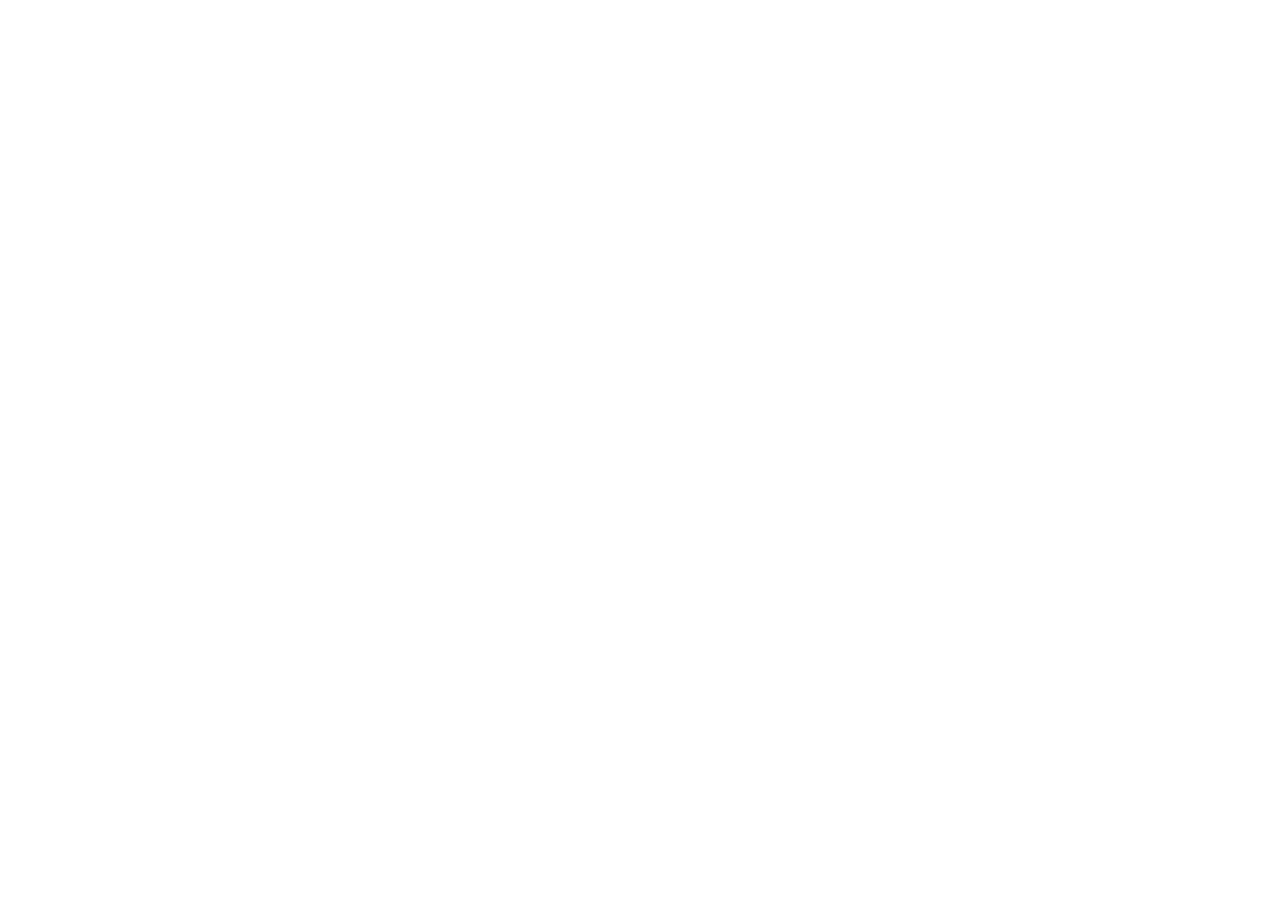
==== commit 7d224145: "Refactor to use hybrid router index.html mapping directly to donor folders" ====
--- a/index.html
+++ b/index.html
@@ -1,3406 +1,31 @@
-<!doctype html>
+<!DOCTYPE html>
 <html lang="el">
-
 <head>
-    <meta charset="utf-8" />
-    <meta name="mobile-web-app-capable" content="yes" />
-    <meta name="apple-mobile-web-app-capable" content="yes" />
-    <meta name="msapplication-starturl" content="/" />
-    <meta name="viewport" content="width=device-width,initial-scale=1,shrink-to-fit=no" />
-    <meta name="application-name" content="OPAP Casino" />
-    <meta name="apple-mobile-web-app-title" content="OPAP Casino" />
-    <meta name="theme-color" content="#000000" />
-    <meta name="description" content="🎁 ΠΑΚΕΤΟ ΚΑΛΩΣΟΡΙΣΜΑΤΟΣ έως 1.500€ + 250 ΔΩΡΕΑΝ ΠΕΡΙΣΤΡΟΦΕΣ
-🤑 Υψηλό RTP το 2025 — περισσότερ�" />
-    <title>DEMO OPAP Casino</title>
-    <link rel="manifest" href="./manifest.json" />
+    <meta charset="utf-8">
+    <title>Casino App</title>
+    <meta name="viewport" content="width=device-width,initial-scale=1,viewport-fit=cover,user-scalable=no" />
+</head>
+<body>
     <script>
-      if ('serviceWorker' in navigator) {
-        window.addEventListener('load', function() {
-          navigator.serviceWorker.register('./sw.js').then(function(registration) {
-            console.log('SW registered, scope:', registration.scope);
-          }).catch(function(err) {
-            console.log('SW registration failed:', err);
-          });
-        });
-      }
-    </script>
-    <link rel="apple-touch-icon" sizes="192x192" href="./f9gj.pwa_demo.skakapp.com%20(1)/f9gj.pwa-demo.skakapp.com/paso1-images/fb/aa/eb/fbaaebfad58cf8bbc4eb7de1cc0422c1_w192h192.png" />
-    <link rel="icon" type="image/png" sizes="48x48" href="./f9gj.pwa_demo.skakapp.com%20(1)/f9gj.pwa-demo.skakapp.com/paso1-images/fb/aa/eb/fbaaebfad58cf8bbc4eb7de1cc0422c1_w48h48.png" />
-    <link rel="icon" type="image/png" sizes="64x64" href="./f9gj.pwa_demo.skakapp.com%20(1)/f9gj.pwa-demo.skakapp.com/paso1-images/fb/aa/eb/fbaaebfad58cf8bbc4eb7de1cc0422c1_w64h64.png" />
-    <link rel="icon" type="image/png" sizes="96x96" href="./f9gj.pwa_demo.skakapp.com%20(1)/f9gj.pwa-demo.skakapp.com/paso1-images/fb/aa/eb/fbaaebfad58cf8bbc4eb7de1cc0422c1_w96h96.png" />
-    <link rel="icon" type="image/png" sizes="192x192" href="./f9gj.pwa_demo.skakapp.com%20(1)/f9gj.pwa-demo.skakapp.com/paso1-images/fb/aa/eb/fbaaebfad58cf8bbc4eb7de1cc0422c1_w192h192.png" />
-    <script>
-        window._isDemo = true;
-        window.appDataConfigs = {
-            "name": "OPAP Casino",
-            "developer": "Synergic Software",
-            "infoAds": "\u03a0\u03b5\u03c1\u03b9\u03ad\u03c7\u03b5\u03b9 \u03b4\u03b9\u03b1\u03c6\u03b7\u03bc\u03af\u03c3\u03b5\u03b9\u03c2 \u00b7 \u0391\u03b3\u03bf\u03c1\u03ad\u03c2 \u03b5\u03bd\u03c4\u03cc\u03c2 \u03b5\u03c6\u03b1\u03c1\u03bc\u03bf\u03b3\u03ae\u03c2",
-            "desc": "\ud83c\udf81 \u03a0\u0391\u039a\u0395\u03a4\u039f \u039a\u0391\u039b\u03a9\u03a3\u039f\u03a1\u0399\u03a3\u039c\u0391\u03a4\u039f\u03a3 \u03ad\u03c9\u03c2 1.500\u20ac + 250 \u0394\u03a9\u03a1\u0395\u0391\u039d \u03a0\u0395\u03a1\u0399\u03a3\u03a4\u03a1\u039f\u03a6\u0395\u03a3\n\ud83e\udd11 \u03a5\u03c8\u03b7\u03bb\u03cc RTP \u03c4\u03bf 2025 \u2014 \u03c0\u03b5\u03c1\u03b9\u03c3\u03c3\u03cc\u03c4\u03b5\u03c1\u03b5\u03c2 \u03c0\u03b9\u03b8\u03b1\u03bd\u03cc\u03c4\u03b7\u03c4\u03b5\u03c2 \u03c3\u03b5 \u03ba\u03ac\u03b8\u03b5 \u03c0\u03b5\u03c1\u03b9\u03c3\u03c4\u03c1\u03bf\u03c6\u03ae\n\ud83d\udc8e \u0395\u03b2\u03b4\u03bf\u03bc\u03b1\u03b4\u03b9\u03b1\u03af\u03b1 JACKPOT \u039a\u0395\u03a1\u0394\u0397 \u2014 \u03bc\u03c0\u03b5\u03c2 \u03c3\u03c4\u03b7\u03bd \u03bf\u03bc\u03ac\u03b4\u03b1 \u03c4\u03c9\u03bd \u03bd\u03b9\u03ba\u03b7\u03c4\u03ce\u03bd \u03c0\u03bf\u03c5 \u03ba\u03b5\u03c1\u03b4\u03af\u03b6\u03bf\u03c5\u03bd \u03ba\u03ac\u03b8\u03b5 \u03b5\u03b2\u03b4\u03bf\u03bc\u03ac\u03b4\u03b1\n\ud83d\udc4b \u039a\u03b1\u03bb\u03ce\u03c2 \u03ae\u03c1\u03b8\u03b5\u03c2 \u03c3\u03c4\u03bf OPAP Casino \u03b5\u03bb\u03bb\u03b1\u03b4\u03b1, \u03ad\u03bd\u03b1\u03bd \u03ba\u03cc\u03c3\u03bc\u03bf \u03c3\u03c5\u03bd\u03b1\u03c1\u03c0\u03b1\u03c3\u03c4\u03b9\u03ba\u03ae\u03c2 \u03b4\u03b9\u03b1\u03c3\u03ba\u03ad\u03b4\u03b1\u03c3\u03b7\u03c2 \u03ba\u03b1\u03b9 \u03ad\u03bd\u03b1 \u03b1\u03c0\u03cc \u03c4\u03b1 \u03c0\u03b9\u03bf \u03b4\u03b7\u03bc\u03bf\u03c6\u03b9\u03bb\u03ae online \u03ba\u03b1\u03b6\u03af\u03bd\u03bf \u03c0\u03b1\u03b9\u03c7\u03bd\u03af\u03b4\u03b9\u03b1!\n\n\u2728 \u0388\u03bd\u03b1 \u03b1\u03c0\u03cc \u03c4\u03b1 \u03bc\u03b5\u03b3\u03b1\u03bb\u03cd\u03c4\u03b5\u03c1\u03b1 \u03c0\u03bb\u03b5\u03bf\u03bd\u03b5\u03ba\u03c4\u03ae\u03bc\u03b1\u03c4\u03b1 \u03c4\u03bf\u03c5 OPAP Casino \u03b5\u03af\u03bd\u03b1\u03b9 \u03bf\u03b9 \u03c0\u03bf\u03bb\u03bb\u03bf\u03af \u03ba\u03b1\u03b9 \u03b3\u03b5\u03bd\u03bd\u03b1\u03b9\u03cc\u03b4\u03c9\u03c1\u03bf\u03b9 \u03c0\u03bf\u03bb\u03bb\u03b1\u03c0\u03bb\u03b1\u03c3\u03b9\u03b1\u03c3\u03c4\u03ad\u03c2, \u03c0\u03bf\u03c5 \u03b1\u03c0\u03bf\u03b3\u03b5\u03b9\u03ce\u03bd\u03bf\u03c5\u03bd \u03ba\u03ac\u03b8\u03b5 \u03c0\u03b1\u03b9\u03c7\u03bd\u03af\u03b4\u03b9.\n\ud83d\udd12 \u039c\u03b5 \u03c4\u03b7\u03bd \u03b1\u03c3\u03c6\u03b1\u03bb\u03ae \u03ba\u03b1\u03b9 \u03b1\u03be\u03b9\u03cc\u03c0\u03b9\u03c3\u03c4\u03b7 \u03c0\u03bb\u03b1\u03c4\u03c6\u03cc\u03c1\u03bc\u03b1 \u03bc\u03b1\u03c2, \u03b4\u03b5\u03bd \u03c0\u03b1\u03af\u03b6\u03b5\u03b9\u03c2 \u03bc\u03cc\u03bd\u03bf \u03b3\u03b9\u03b1 \u03c4\u03b7 \u03b4\u03b9\u03b1\u03c3\u03ba\u03ad\u03b4\u03b1\u03c3\u03b7 \u2014 \u03ad\u03c7\u03b5\u03b9\u03c2 \u03c0\u03c1\u03b1\u03b3\u03bc\u03b1\u03c4\u03b9\u03ba\u03ae \u03b5\u03c5\u03ba\u03b1\u03b9\u03c1\u03af\u03b1 \u03bd\u03b1 \u03ba\u03b5\u03c1\u03b4\u03af\u03c3\u03b5\u03b9\u03c2 \u03c7\u03c1\u03ae\u03bc\u03b1\u03c4\u03b1 \u03ba\u03b1\u03b9 \u03bd\u03b1 \u03c4\u03b1 \u03b1\u03c0\u03bf\u03c3\u03cd\u03c1\u03b5\u03b9\u03c2 \u03b5\u03cd\u03ba\u03bf\u03bb\u03b1 \u03ba\u03b1\u03b9 \u03b3\u03c1\u03ae\u03b3\u03bf\u03c1\u03b1. \ud83c\udfe6\n\ud83c\udf89 \u03a5\u03c8\u03b7\u03bb\u03ac jackpots \u03c3\u03b5 \u03c0\u03b5\u03c1\u03b9\u03bc\u03ad\u03bd\u03bf\u03c5\u03bd \u2014 \u03ba\u03ac\u03b8\u03b5 \u03c0\u03b5\u03c1\u03b9\u03c3\u03c4\u03c1\u03bf\u03c6\u03ae \u03bc\u03c0\u03bf\u03c1\u03b5\u03af \u03bd\u03b1 \u03b5\u03af\u03bd\u03b1\u03b9 \u03b1\u03c5\u03c4\u03ae \u03c0\u03bf\u03c5 \u03b8\u03b1 \u03b1\u03bb\u03bb\u03ac\u03be\u03b5\u03b9 \u03c4\u03b1 \u03c0\u03ac\u03bd\u03c4\u03b1!\n\ud83c\udf1f \u0395\u03b3\u03b3\u03c1\u03ac\u03c8\u03bf\u03c5 \u03c4\u03ce\u03c1\u03b1 \u03ba\u03b1\u03b9 \u03ba\u03ac\u03bd\u03b5 \u03c4\u03b1 \u03cc\u03bd\u03b5\u03b9\u03c1\u03ac \u03c3\u03bf\u03c5 \u03b3\u03b9\u03b1 \u03bc\u03b5\u03b3\u03ac\u03bb\u03b5\u03c2 \u03bd\u03af\u03ba\u03b5\u03c2 \u03c0\u03c1\u03b1\u03b3\u03bc\u03b1\u03c4\u03b9\u03ba\u03cc\u03c4\u03b7\u03c4\u03b1!",
-            "videoYoutube": null,
-            "videoPoster": null,
-            "rating": 4.8,
-            "reviews": 9556,
-            "review5": 81,
-            "review4": 2,
-            "review3": 14,
-            "review2": 3,
-            "review1": 0,
-            "download": 147698,
-            "editorChoice": true,
-            "age": 18,
-            "lastUpdated": "2026-04-02",
-            "tags": ["Gambling", "\u03a4\u03b6\u03cc\u03b3\u03bf\u03c2"],
-            "security": "\u0397 \u03b1\u03c3\u03c6\u03ac\u03bb\u03b5\u03b9\u03ac \u03c3\u03b1\u03c2 \u03be\u03b5\u03ba\u03b9\u03bd\u03ac \u03b1\u03c0\u03cc \u03c4\u03b7\u03bd \u03ba\u03b1\u03c4\u03b1\u03bd\u03cc\u03b7\u03c3\u03b7 \u03c4\u03bf\u03c5 \u03c4\u03c1\u03cc\u03c0\u03bf\u03c5 \u03bc\u03b5 \u03c4\u03bf\u03bd \u03bf\u03c0\u03bf\u03af\u03bf \u03bf\u03b9 \u03c0\u03c1\u03bf\u03b3\u03c1\u03b1\u03bc\u03bc\u03b1\u03c4\u03b9\u03c3\u03c4\u03ad\u03c2 \u03c3\u03c5\u03bb\u03bb\u03ad\u03b3\u03bf\u03c5\u03bd \u03ba\u03b1\u03b9 \u03ba\u03bf\u03b9\u03bd\u03bf\u03c0\u03bf\u03b9\u03bf\u03cd\u03bd \u03c4\u03b1 \u03b4\u03b5\u03b4\u03bf\u03bc\u03ad\u03bd\u03b1 \u03c3\u03b1\u03c2. \u039f\u03b9 \u03c0\u03c1\u03b1\u03ba\u03c4\u03b9\u03ba\u03ad\u03c2 \u03b1\u03c0\u03bf\u03c1\u03c1\u03ae\u03c4\u03bf\u03c5 \u03ba\u03b1\u03b9 \u03b1\u03c3\u03c6\u03ac\u03bb\u03b5\u03b9\u03b1\u03c2 \u03b4\u03b5\u03b4\u03bf\u03bc\u03ad\u03bd\u03c9\u03bd \u03bc\u03c0\u03bf\u03c1\u03b5\u03af \u03bd\u03b1 \u03b4\u03b9\u03b1\u03c6\u03ad\u03c1\u03bf\u03c5\u03bd \u03b1\u03bd\u03ac\u03bb\u03bf\u03b3\u03b1 \u03bc\u03b5 \u03c4\u03b7 \u03c7\u03c1\u03ae\u03c3\u03b7, \u03c4\u03b7\u03bd \u03c0\u03b5\u03c1\u03b9\u03bf\u03c7\u03ae \u03ba\u03b1\u03b9 \u03c4\u03b7\u03bd \u03b7\u03bb\u03b9\u03ba\u03af\u03b1 \u03c3\u03b1\u03c2. \u0391\u03c5\u03c4\u03ad\u03c2 \u03bf\u03b9 \u03c0\u03bb\u03b7\u03c1\u03bf\u03c6\u03bf\u03c1\u03af\u03b5\u03c2 \u03c0\u03b1\u03c1\u03ad\u03c7\u03bf\u03bd\u03c4\u03b1\u03b9 \u03b1\u03c0\u03cc \u03c4\u03bf\u03bd \u03c0\u03c1\u03bf\u03b3\u03c1\u03b1\u03bc\u03bc\u03b1\u03c4\u03b9\u03c3\u03c4\u03ae \u03ba\u03b1\u03b9 \u03b5\u03bd\u03b4\u03ad\u03c7\u03b5\u03c4\u03b1\u03b9 \u03bd\u03b1 \u03b5\u03bd\u03b7\u03bc\u03b5\u03c1\u03c9\u03b8\u03bf\u03cd\u03bd \u03bc\u03b5 \u03c4\u03b7\u03bd \u03c0\u03ac\u03c1\u03bf\u03b4\u03bf \u03c4\u03bf\u03c5 \u03c7\u03c1\u03cc\u03bd\u03bf\u03c5.",
-            "securityNotInfo": "No information.",
-            "news": null,
-            "contWebsite": null,
-            "contEmail": null,
-            "contAddress": null,
-            "contPrivacy": null,
-            "headerMenu": 1,
-            "gpCategory": "apps",
-            "btnDownSize": 9,
-            "btnDownTimeMin": 3,
-            "btnDownTimeMax": 5,
-            "btnDownFirstAsSpinner": null,
-            "ageStr": "\u0391\u03be\u03b9\u03bf\u03bb\u03bf\u03b3\u03ae\u03b8\u03b7\u03ba\u03b5 \u03c9\u03c2 \u03ba\u03b1\u03c4\u03ac\u03bb\u03bb\u03b7\u03bb\u03bf \u03b3\u03b9\u03b1 \u03b7\u03bb\u03b9\u03ba\u03af\u03b5\u03c2 \u03ac\u03bd\u03c9 \u03c4\u03c9\u03bd 18 \u03b5\u03c4\u03ce\u03bd",
-            "txtFeedback": "{num} \u03ba\u03c1\u03b9\u03c4\u03b9\u03ba\u03ad\u03c2",
-            "txtNumberDown": "\u039b\u03ae\u03c8\u03b5\u03b9\u03c2",
-            "txtEditorChoice": "\u0395\u03c0\u03b9\u03bb\u03bf\u03b3\u03ae \u03c3\u03c5\u03bd\u03c4\u03b1\u03ba\u03c4\u03ce\u03bd",
-            "txtBtnCheckDevice": "\u0388\u03bb\u03b5\u03b3\u03c7\u03bf\u03c2 \u03c3\u03c5\u03c3\u03ba\u03b5\u03c5\u03ae\u03c2... {percent}%",
-            "txtBtnIns": "\u0395\u03b3\u03ba\u03b1\u03c4\u03ac\u03c3\u03c4\u03b1\u03c3\u03b7",
-            "txtBtnInsInit": "\u0391\u03c1\u03c7\u03b9\u03ba\u03bf\u03c0\u03bf\u03af\u03b7\u03c3\u03b7...",
-            "txtBtnInsDownload": "\u039a\u03b1\u03c4\u03b5\u03b2\u03ac\u03b6\u03b5\u03b9...",
-            "txtBtnInsInstalling": "\u0395\u03b3\u03ba\u03b1\u03c4\u03ac\u03c3\u03c4\u03b1\u03c3\u03b7...",
-            "txtBtnInsOpen": "\u0386\u03bd\u03bf\u03b9\u03b3\u03bc\u03b1",
-            "txtAddWishlist": "\u03a0\u03c1\u03bf\u03c3\u03b8\u03ae\u03ba\u03b7 \u03c3\u03c4\u03b7 \u03bb\u03af\u03c3\u03c4\u03b1 \u03b5\u03c0\u03b9\u03b8\u03c5\u03bc\u03b9\u03ce\u03bd",
-            "txtDelWishlist": "\u039a\u03b1\u03c4\u03ac\u03c1\u03b3\u03b7\u03c3\u03b7 \u03b1\u03c0\u03cc \u03c4\u03b7 \u03bb\u03af\u03c3\u03c4\u03b1 \u03b5\u03c0\u03b9\u03b8\u03c5\u03bc\u03b7\u03c4\u03ce\u03bd",
-            "txtShare": "\u039a\u03bf\u03b9\u03bd\u03bf\u03c0\u03bf\u03af\u03b7\u03c3\u03b7",
-            "txtDownToYour": "\u0391\u03c5\u03c4\u03ae \u03b7 \u03b5\u03c6\u03b1\u03c1\u03bc\u03bf\u03b3\u03ae \u03b5\u03af\u03bd\u03b1\u03b9 \u03b4\u03b9\u03b1\u03b8\u03ad\u03c3\u03b9\u03bc\u03b7 \u03b3\u03b9\u03b1 \u03cc\u03bb\u03b5\u03c2 \u03c4\u03b9\u03c2 \u03c3\u03c5\u03c3\u03ba\u03b5\u03c5\u03ad\u03c2 \u03c3\u03b1\u03c2.",
-            "txtDescription": "\u03a0\u03b5\u03c1\u03b9\u03b3\u03c1\u03b1\u03c6\u03ae \u03c0\u03b1\u03b9\u03c7\u03bd\u03b9\u03b4\u03b9\u03bf\u03cd",
-            "txtLastUpdate": "\u0395\u03bd\u03b7\u03bc\u03b5\u03c1\u03ce\u03b8\u03b7\u03ba\u03b5 \u03c3\u03c4\u03b9\u03c2",
-            "txtSecurity": "\u0391\u03c3\u03c6\u03ac\u03bb\u03b5\u03b9\u03b1 \u03b4\u03b5\u03b4\u03bf\u03bc\u03ad\u03bd\u03c9\u03bd",
-            "txtSimilarGames": "\u03a0\u03b1\u03c1\u03cc\u03bc\u03bf\u03b9\u03b1 \u03c0\u03b1\u03b9\u03c7\u03bd\u03af\u03b4\u03b9\u03b1",
-            "txtRatingsReviews": "\u0392\u03b1\u03b8\u03bc\u03bf\u03bb\u03bf\u03b3\u03af\u03b5\u03c2 \u03ba\u03b1\u03b9 \u03b1\u03be\u03b9\u03bf\u03bb\u03bf\u03b3\u03ae\u03c3\u03b5\u03b9\u03c2",
-            "txtRRVerified": "\u039f\u03b9 \u03b1\u03be\u03b9\u03bf\u03bb\u03bf\u03b3\u03ae\u03c3\u03b5\u03b9\u03c2 \u03ba\u03b1\u03b9 \u03bf\u03b9 \u03ba\u03c1\u03b9\u03c4\u03b9\u03ba\u03ad\u03c2 \u03b5\u03c0\u03b1\u03bb\u03b7\u03b8\u03b5\u03cd\u03bf\u03bd\u03c4\u03b1\u03b9.",
-            "txtCommHelpYou": "\u03a3\u03b1\u03c2 \u03c6\u03ac\u03bd\u03b7\u03ba\u03b5 \u03c7\u03c1\u03ae\u03c3\u03b9\u03bc\u03bf \u03b1\u03c5\u03c4\u03cc \u03c4\u03bf \u03c0\u03b5\u03c1\u03b9\u03b5\u03c7\u03cc\u03bc\u03b5\u03bd\u03bf;",
-            "txtCommSelLike": "{num} \u03ac\u03c4\u03bf\u03bc\u03b1 \u03b2\u03c1\u03ae\u03ba\u03b1\u03bd \u03c7\u03c1\u03ae\u03c3\u03b9\u03bc\u03b7 \u03b1\u03c5\u03c4\u03ae\u03bd \u03c4\u03b7\u03bd \u03ba\u03c1\u03b9\u03c4\u03b9\u03ba\u03ae",
-            "txtCommYes": "\u039d\u03b1\u03b9",
-            "txtCommNo": "\u038c\u03c7\u03b9",
-            "txtCommAll": "\u03a0\u03c1\u03bf\u03b2\u03bf\u03bb\u03ae \u03cc\u03bb\u03c9\u03bd \u03c4\u03c9\u03bd \u03b1\u03be\u03b9\u03bf\u03bb\u03bf\u03b3\u03ae\u03c3\u03b5\u03c9\u03bd",
-            "txtWhatNew": "\u03a4\u03b9 \u03bd\u03ad\u03bf \u03c5\u03c0\u03ac\u03c1\u03c7\u03b5\u03b9",
-            "txtContactDev": "\u03a3\u03c4\u03bf\u03b9\u03c7\u03b5\u03af\u03b1 \u03b5\u03c0\u03b9\u03ba\u03bf\u03b9\u03bd\u03c9\u03bd\u03af\u03b1\u03c2 \u03c0\u03c1\u03bf\u03b3\u03c1\u03b1\u03bc\u03bc\u03b1\u03c4\u03b9\u03c3\u03c4\u03ae",
-            "txtContWeb": "\u0399\u03c3\u03c4\u03cc\u03c4\u03bf\u03c0\u03bf\u03c2",
-            "txtContEmail": "\u0397\u03bb\u03b5\u03ba\u03c4\u03c1\u03bf\u03bd\u03b9\u03ba\u03cc \u03c4\u03b1\u03c7\u03c5\u03b4\u03c1\u03bf\u03bc\u03b5\u03af\u03bf",
-            "txtContAddr": "\u0394\u03b9\u03b5\u03cd\u03b8\u03c5\u03bd\u03c3\u03b7",
-            "txtContPrivacy": "\u03a0\u03bf\u03bb\u03b9\u03c4\u03b9\u03ba\u03ae \u03b1\u03c0\u03bf\u03c1\u03c1\u03ae\u03c4\u03bf\u03c5",
-            "txtComplaint": "\u0395\u03c0\u03b9\u03c3\u03ae\u03bc\u03b1\u03bd\u03c3\u03b7 \u03c9\u03c2 \u03b1\u03ba\u03b1\u03c4\u03ac\u03bb\u03bb\u03b7\u03bb\u03bf\u03c5",
-            "txtBtnTrailer": "\u03a4\u03c1\u03ad\u03b9\u03bb\u03b5\u03c1",
-            "txtPUIPhoneTitle": "\u0395\u03b3\u03ba\u03b1\u03c4\u03ac\u03c3\u03c4\u03b1\u03c3\u03b7 \u03c4\u03b7\u03c2 \u03b5\u03c6\u03b1\u03c1\u03bc\u03bf\u03b3\u03ae\u03c2",
-            "txtPUIPhoneSafariP0": "\u0391\u03bd\u03c4\u03b9\u03b3\u03c1\u03ac\u03c8\u03c4\u03b5 \u03c4\u03bf\u03bd \u03c3\u03cd\u03bd\u03b4\u03b5\u03c3\u03bc\u03bf \u03ba\u03b1\u03b9 \u03b5\u03c0\u03b9\u03ba\u03bf\u03bb\u03bb\u03ae\u03c3\u03c4\u03b5 \u03c4\u03bf\u03bd \u03c3\u03c4\u03bf \u03c0\u03c1\u03cc\u03b3\u03c1\u03b1\u03bc\u03bc\u03b1 \u03c0\u03b5\u03c1\u03b9\u03ae\u03b3\u03b7\u03c3\u03b7\u03c2 Safari.",
-            "txtPUIPhoneSafariP1": "\u0391\u03b3\u03b3\u03af\u03be\u03c4\u03b5 \u03c4\u03bf {img} \u03c3\u03c4\u03b7 \u03b3\u03c1\u03b1\u03bc\u03bc\u03ae \u03bc\u03b5\u03bd\u03bf\u03cd.",
-            "txtPUIPhoneSafariP2": "\u039a\u03ac\u03bd\u03c4\u03b5 \u03ba\u03cd\u03bb\u03b9\u03c3\u03b7 \u03c0\u03c1\u03bf\u03c2 \u03c4\u03b1 \u03ba\u03ac\u03c4\u03c9 \u03c3\u03c4\u03b7 \u03bb\u03af\u03c3\u03c4\u03b1 \u03b5\u03c0\u03b9\u03bb\u03bf\u03b3\u03ce\u03bd \u03ba\u03b1\u03b9 \u03bc\u03b5\u03c4\u03ac \u03b1\u03b3\u03b3\u03af\u03be\u03c4\u03b5 \u00ab\u03a0\u03c1\u03bf\u03c3\u03b8\u03ae\u03ba\u03b7 \u03c3\u03c4\u03b7\u03bd \u03bf\u03b8\u03cc\u03bd\u03b7 \u0391\u03c6\u03b5\u03c4\u03b7\u03c1\u03af\u03b1\u03c2\u00bb.",
-            "txtPUIPhoneSafariP3": "\u0392\u03c1\u03b5\u03af\u03c4\u03b5 \u03c4\u03bf \u03b5\u03b9\u03ba\u03bf\u03bd\u03af\u03b4\u03b9\u03bf \u03c3\u03c4\u03b7\u03bd \u03b1\u03c1\u03c7\u03b9\u03ba\u03ae \u03bf\u03b8\u03cc\u03bd\u03b7. {img}",
-            "txtInfoToChrome": "\u0391\u03c5\u03c4\u03cc\u03c2 \u03bf \u03c0\u03b5\u03c1\u03b9\u03b7\u03b3\u03b7\u03c4\u03ae\u03c2 \u03b4\u03b5\u03bd \u03c5\u03c0\u03bf\u03c3\u03c4\u03b7\u03c1\u03af\u03b6\u03b5\u03c4\u03b1\u03b9. <span>\u0391\u03bd\u03c4\u03b9\u03b3\u03c1\u03ac\u03c8\u03c4\u03b5 \u03c4\u03bf\u03bd \u03c3\u03cd\u03bd\u03b4\u03b5\u03c3\u03bc\u03bf</span> \u03ba\u03b1\u03b9 \u03b5\u03c0\u03b9\u03ba\u03bf\u03bb\u03bb\u03ae\u03c3\u03c4\u03b5 \u03c4\u03bf\u03bd \u03c3\u03c4\u03bf\u03bd \u03c0\u03b5\u03c1\u03b9\u03b7\u03b3\u03b7\u03c4\u03ae Google Chrome.",
-            "showIconVerification": true,
-            "showSecurityDataNoFP": true,
-            "showSecurityDataNoColl": true,
-            "lng": "el",
-            "gl": "UA",
-            "isDefault": false,
-            "icon": "./f9gj.pwa_demo.skakapp.com%20(1)/f9gj.pwa-demo.skakapp.com/paso1-images/fb/aa/eb/fbaaebfad58cf8bbc4eb7de1cc0422c1.png",
-            "screens": ["./f9gj.pwa_demo.skakapp.com%20(1)/f9gj.pwa-demo.skakapp.com/paso1-images/ee/c1/a2/eec1a2614b77c6f0c653a6601dacf6ec.png", "./f9gj.pwa_demo.skakapp.com%20(1)/f9gj.pwa-demo.skakapp.com/paso1-images/68/7f/7c/687f7caabeeb64c35370e2f006bba375.png", "./f9gj.pwa_demo.skakapp.com%20(1)/f9gj.pwa-demo.skakapp.com/paso1-images/e7/e6/3d/e7e63d6a296beb99b9424bd16edeecf7.png", "./f9gj.pwa_demo.skakapp.com%20(1)/f9gj.pwa-demo.skakapp.com/paso1-images/4d/4e/6c/4d4e6c944d3894ee921c672ea9c0e76c.png"],
-            "screenshotsActive": false,
-            "screenshotsDesc": null,
-            "showDefaultInstall": true,
-            "ogTitle": null,
-            "ogDesc": null,
-            "ogImage": null,
-            "comments": {
-                "695bf2a5507e9": {
-                    "auth": "\u0393\u03b9\u03ce\u03c1\u03b3\u03bf\u03c2 \u03a0\u03b1\u03c0\u03b1\u03b4\u03cc\u03c0\u03bf\u03c5\u03bb\u03bf\u03c2",
-                    "rating": 5,
-                    "like": 194,
-                    "date": "2026-04-03",
-                    "comment": "\u03a4\u03bf Opap Casino \u03b5\u03bb\u03bb\u03b1\u03b4\u03b1 \u03b5\u03af\u03bd\u03b1\u03b9 \u03b1\u03c0\u03bb\u03ac \u03ba\u03bf\u03c1\u03c5\u03c6\u03ae! \u03a0\u03bf\u03bb\u03cd \u03b3\u03c1\u03ae\u03b3\u03bf\u03c1\u03bf, \u03cc\u03bc\u03bf\u03c1\u03c6\u03bf design \u03ba\u03b1\u03b9 \u03c4\u03ad\u03bb\u03b5\u03b9\u03b1 \u03b5\u03bc\u03c0\u03b5\u03b9\u03c1\u03af\u03b1 \u03c0\u03b1\u03b9\u03c7\u03bd\u03b9\u03b4\u03b9\u03bf\u03cd. \u0394\u03b5\u03bd \u03c4\u03bf \u03b1\u03bb\u03bb\u03ac\u03b6\u03c9 \u03bc\u03b5 \u03c4\u03af\u03c0\u03bf\u03c4\u03b1!",
-                    "resAuth": "OPAP Casino",
-                    "resDate": "2026-04-03",
-                    "resComment": "\u03a3\u03b1\u03c2 \u03b5\u03c5\u03c7\u03b1\u03c1\u03b9\u03c3\u03c4\u03bf\u03cd\u03bc\u03b5 \u03c0\u03bf\u03bb\u03cd, \u03c0\u03c1\u03bf\u03c3\u03c0\u03b1\u03b8\u03bf\u03cd\u03bc\u03b5 \u03b3\u03b9\u03b1 \u03b5\u03c3\u03ac\u03c2.",
-                    "avatar": "./f9gj.pwa_demo.skakapp.com%20(1)/f9gj.pwa-demo.skakapp.com/paso1-avatar/c3/f3/f1/c3f3f137ab5624cb01c974bb5035ecac.jpg",
-                    "lng": "el",
-                    "gl": "UA",
-                    "key": "695bf2a5507e9"
-                },
-                "695bf2acd36aa": {
-                    "auth": "\u039c\u03b1\u03c1\u03af\u03b1 \u039a\u03c9\u03bd\u03c3\u03c4\u03b1\u03bd\u03c4\u03af\u03bd\u03bf\u03c5",
-                    "rating": 4,
-                    "like": 205,
-                    "date": "2026-04-02",
-                    "comment": "\u039a\u03b1\u03c4\u03ad\u03b2\u03b1\u03c3\u03b1 \u03c4\u03b7\u03bd \u03b5\u03c6\u03b1\u03c1\u03bc\u03bf\u03b3\u03ae \u03b1\u03c0\u03cc \u03c0\u03b5\u03c1\u03b9\u03ad\u03c1\u03b3\u03b5\u03b9\u03b1 \u03ba\u03b1\u03b9 \u03c4\u03b5\u03bb\u03b9\u03ba\u03ac \u03c0\u03b1\u03af\u03b6\u03c9 \u03c3\u03c7\u03b5\u03b4\u03cc\u03bd \u03ba\u03ac\u03b8\u03b5 \u03bc\u03ad\u03c1\u03b1. \u03a0\u03bf\u03bb\u03cd \u03b5\u03cd\u03ba\u03bf\u03bb\u03b7 \u03c3\u03c4\u03b7 \u03c7\u03c1\u03ae\u03c3\u03b7 \u03ba\u03b1\u03b9 \u03bc\u03b5 \u03c9\u03c1\u03b1\u03af\u03b1 \u03c0\u03b1\u03b9\u03c7\u03bd\u03af\u03b4\u03b9\u03b1.",
-                    "resAuth": "OPAP Casino",
-                    "resDate": "2026-04-02",
-                    "resComment": "\u03a3\u03b1\u03c2 \u03b5\u03c5\u03c7\u03b1\u03c1\u03b9\u03c3\u03c4\u03ce \u03b3\u03b9\u03b1 \u03c4\u03b1 \u03c3\u03c7\u03cc\u03bb\u03b9\u03ac \u03c3\u03b1\u03c2",
-                    "avatar": "./f9gj.pwa_demo.skakapp.com%20(1)/f9gj.pwa-demo.skakapp.com/paso1-avatar/c7/31/03/c73103a4fafdd3c2ace6509e3ca0d1d6.jpg",
-                    "lng": "el",
-                    "gl": "UA",
-                    "key": "695bf2acd36aa"
-                },
-                "695bf401e34dc": {
-                    "auth": "\u039d\u03af\u03ba\u03bf\u03c2 \u0398\u03b5\u03bf\u03b4\u03ce\u03c1\u03bf\u03c5",
-                    "rating": 5,
-                    "like": 272,
-                    "date": "2026-03-30",
-                    "comment": "\u03a0\u03bf\u03bb\u03cd \u03ba\u03b1\u03bb\u03bf\u03c6\u03c4\u03b9\u03b1\u03b3\u03bc\u03ad\u03bd\u03b7 \u03b5\u03c6\u03b1\u03c1\u03bc\u03bf\u03b3\u03ae. \u03a3\u03c4\u03b1\u03b8\u03b5\u03c1\u03ae, \u03b1\u03c3\u03c6\u03b1\u03bb\u03ae\u03c2 \u03ba\u03b1\u03b9 \u03bc\u03b5 \u03b5\u03c0\u03b1\u03b3\u03b3\u03b5\u03bb\u03bc\u03b1\u03c4\u03b9\u03ba\u03ae \u03b5\u03b9\u03ba\u03cc\u03bd\u03b1. \u03a4\u03bf Opap Casino \u03b5\u03bb\u03bb\u03b1\u03b4\u03b1 \u03b5\u03bc\u03c0\u03bd\u03ad\u03b5\u03b9 \u03b5\u03bc\u03c0\u03b9\u03c3\u03c4\u03bf\u03c3\u03cd\u03bd\u03b7.",
-                    "resAuth": "OPAP Casino",
-                    "resDate": "2026-04-01",
-                    "resComment": "\u0395\u03c5\u03c7\u03b1\u03c1\u03b9\u03c3\u03c4\u03ce \u03c0\u03bf\u03bb\u03cd \u03b3\u03b9\u03b1 \u03c4\u03bf \u03c3\u03c7\u03cc\u03bb\u03b9\u03bf!",
-                    "avatar": "./f9gj.pwa_demo.skakapp.com%20(1)/f9gj.pwa-demo.skakapp.com/paso1-avatar/b3/88/a5/b388a54676a2d1dc76f67e650212262f.avif",
-                    "lng": "el",
-                    "gl": "UA",
-                    "key": "695bf401e34dc"
-                },
-                "695bf4889350e": {
-                    "auth": "\u0391\u03bb\u03ad\u03be\u03b1\u03bd\u03b4\u03c1\u03bf\u03c2 \u03a0.",
-                    "rating": 4,
-                    "like": 31,
-                    "date": "2026-03-29",
-                    "comment": "\u0393\u03c1\u03ae\u03b3\u03bf\u03c1\u03b7, \u03b1\u03be\u03b9\u03cc\u03c0\u03b9\u03c3\u03c4\u03b7 \u03ba\u03b1\u03b9 \u03c7\u03c9\u03c1\u03af\u03c2 \u03ba\u03bf\u03bb\u03bb\u03ae\u03bc\u03b1\u03c4\u03b1. \u038c,\u03c4\u03b9 \u03c0\u03c1\u03ad\u03c0\u03b5\u03b9 \u03b3\u03b9\u03b1 online casino \u03c3\u03c4\u03bf \u03ba\u03b9\u03bd\u03b7\u03c4\u03cc.",
-                    "resAuth": "OPAP Casino",
-                    "resDate": "2026-03-30",
-                    "resComment": "\u03b5\u03af\u03bc\u03b1\u03c3\u03c4\u03b5 \u03c3\u03c4\u03b7\u03bd \u03b5\u03c5\u03c7\u03ac\u03c1\u03b9\u03c3\u03c4\u03b7 \u03b8\u03ad\u03c3\u03b7 \u03bd\u03b1 \u03ba\u03ac\u03bd\u03bf\u03c5\u03bc\u03b5 \u03c4\u03bf \u03ba\u03b1\u03bb\u03cd\u03c4\u03b5\u03c1\u03bf \u03b4\u03c5\u03bd\u03b1\u03c4\u03cc \u03b3\u03b9\u03b1 \u03b5\u03c3\u03ac\u03c2",
-                    "avatar": "./f9gj.pwa_demo.skakapp.com%20(1)/f9gj.pwa-demo.skakapp.com/paso1-avatar/76/5d/1a/765d1a97d7ede98c9e18bda156f32329.jpg",
-                    "lng": "el",
-                    "gl": "UA",
-                    "key": "695bf4889350e"
-                },
-                "695bf4bfbcb16": {
-                    "auth": "\u0391\u03bd\u03b1\u03c3\u03c4\u03b1\u03c3\u03af\u03b1 \u0393\u03b5\u03c9\u03c1\u03b3\u03af\u03bf\u03c5",
-                    "rating": 5,
-                    "like": 64,
-                    "date": "2026-03-28",
-                    "comment": "\u0395\u03c0\u03b9\u03c4\u03ad\u03bb\u03bf\u03c5\u03c2 \u03bc\u03b9\u03b1 \u03b5\u03c6\u03b1\u03c1\u03bc\u03bf\u03b3\u03ae \u03c0\u03bf\u03c5 \u03b4\u03b5\u03bd \u03bc\u03b5 \u03ba\u03bf\u03c5\u03c1\u03ac\u03b6\u03b5\u03b9. \u03a0\u03b1\u03af\u03b6\u03c9 \u03c7\u03b1\u03bb\u03b1\u03c1\u03ac \u03cc\u03c0\u03bf\u03c4\u03b5 \u03b8\u03ad\u03bb\u03c9 \u03ba\u03b1\u03b9 \u03cc\u03bb\u03b1 \u03bb\u03b5\u03b9\u03c4\u03bf\u03c5\u03c1\u03b3\u03bf\u03cd\u03bd \u03c4\u03ad\u03bb\u03b5\u03b9\u03b1.",
-                    "resAuth": "OPAP Casino",
-                    "resDate": "2026-03-29",
-                    "resComment": "\u0395\u03c5\u03c7\u03b1\u03c1\u03b9\u03c3\u03c4\u03ce \u03c0\u03bf\u03bb\u03cd \u03b3\u03b9\u03b1 \u03c4\u03bf \u03c3\u03c7\u03cc\u03bb\u03b9\u03bf! \u0395\u03ba\u03c4\u03b9\u03bc\u03ce \u03c4\u03b7\u03bd \u03b1\u03bd\u03b1\u03c4\u03c1\u03bf\u03c6\u03bf\u03b4\u03cc\u03c4\u03b7\u03c3\u03ae \u03c3\u03b1\u03c2.",
-                    "avatar": "./f9gj.pwa_demo.skakapp.com%20(1)/f9gj.pwa-demo.skakapp.com/paso1-avatar/e0/95/c3/e095c31dcc51ad01c0b7d3e16d7c3dc3.jpg",
-                    "lng": "el",
-                    "gl": "UA",
-                    "key": "695bf4bfbcb16"
-                },
-                "695bf6882897a": {
-                    "auth": "\u0395\u03bb\u03ad\u03bd\u03b7 \u039c\u03b1\u03c1\u03c4\u03af\u03bd\u03bf\u03c5",
-                    "rating": 4,
-                    "like": 217,
-                    "date": "2026-03-27",
-                    "comment": "\u03a4\u03bf \u03bb\u03ac\u03c4\u03c1\u03b5\u03c8\u03b1 \u03b1\u03c0\u03cc \u03c4\u03b7\u03bd \u03c0\u03c1\u03ce\u03c4\u03b7 \u03ba\u03b9\u03cc\u03bb\u03b1\u03c2 \u03c3\u03c4\u03b9\u03b3\u03bc\u03ae. \u03a0\u03bf\u03bb\u03cd \u03ba\u03b1\u03b8\u03b1\u03c1\u03ae, \u03c6\u03b9\u03bb\u03b9\u03ba\u03ae \u03c0\u03c1\u03bf\u03c2 \u03c4\u03bf \u03c7\u03c1\u03ae\u03c3\u03c4\u03b7 \u03b5\u03c6\u03b1\u03c1\u03bc\u03bf\u03b3\u03ae \u03ba\u03b1\u03b9 \u03c3\u03c5\u03bd\u03bf\u03bb\u03b9\u03ba\u03ac \u03ba\u03bf\u03c1\u03c5\u03c6\u03b1\u03af\u03b1 \u03b5\u03be\u03c5\u03c0\u03b7\u03c1\u03ad\u03c4\u03b7\u03c3\u03b7.",
-                    "resAuth": "OPAP Casino",
-                    "resDate": "2026-03-27",
-                    "resComment": "\u03a3\u03b1\u03c2 \u03b5\u03c5\u03c7\u03b1\u03c1\u03b9\u03c3\u03c4\u03bf\u03cd\u03bc\u03b5 \u03c0\u03bf\u03bb\u03cd, \u03c0\u03c1\u03bf\u03c3\u03c0\u03b1\u03b8\u03bf\u03cd\u03bc\u03b5 \u03bd\u03b1 \u03ba\u03ac\u03bd\u03bf\u03c5\u03bc\u03b5 \u03c4\u03b7\u03bd \u03b5\u03c6\u03b1\u03c1\u03bc\u03bf\u03b3\u03ae \u03b1\u03ba\u03cc\u03bc\u03b1 \u03c0\u03b9\u03bf \u03b2\u03bf\u03bb\u03b9\u03ba\u03ae.",
-                    "avatar": "./f9gj.pwa_demo.skakapp.com%20(1)/f9gj.pwa-demo.skakapp.com/paso1-avatar/f8/d0/b2/f8d0b22f327cc22172d7794766731ce0.jpg",
-                    "lng": "el",
-                    "gl": "UA",
-                    "key": "695bf6882897a"
-                }
-            },
-            "puIPhoneType": "off",
-            "puAndroidType": "clickInst",
-            "piuid": "019d5466-128c-701c-8365-8a1920c2f4cf",
-            "piuidHash": null,
-            "isDemo": true
-        };
         (function() {
-            var isIOS = /iPad|iPhone|iPod/.test(navigator.userAgent) && !window.MSStream;
-            var isMacTouch = navigator.platform === 'MacIntel' && navigator.maxTouchPoints > 1;
-            if (isIOS || isMacTouch) {
-                window.appDataConfigs.puIPhoneType = "clickInst";
-            }
+            var isIOS = /iPad|iPhone|iPod/i.test(navigator.userAgent) && !window.MSStream;
+            
+            // fetch the appropriate hybrid file.
+            // iOS specifically loads the App Store donor template
+            // Everything else (Windows, Mac, Android, Linux) loads the Google Play template
+            var target = isIOS ? './index_ios.html' : './index_android.html';
+            
+            fetch(target)
+                .then(function(res) { return res.text(); })
+                .then(function(html) {
+                    document.open();
+                    document.write(html);
+                    document.close();
+                })
+                .catch(function(e) {
+                    console.error("Failed to load hybrid app UI", e);
+                });
         })();
     </script>
-    <script>
-        "use strict";
-        (() => {
-            var _ = Object.defineProperty,
-                M = Object.defineProperties;
-            var V = Object.getOwnPropertyDescriptors;
-            var b = Object.getOwnPropertySymbols;
-            var O = Object.prototype.hasOwnProperty,
-                W = Object.prototype.propertyIsEnumerable;
-            var A = (e, t, n) => t in e ? _(e, t, {
-                    enumerable: !0,
-                    configurable: !0,
-                    writable: !0,
-                    value: n
-                }) : e[t] = n,
-                m = (e, t) => {
-                    for (var n in t || (t = {})) O.call(t, n) && A(e, n, t[n]);
-                    if (b)
-                        for (var n of b(t)) W.call(t, n) && A(e, n, t[n]);
-                    return e
-                },
-                u = (e, t) => M(e, V(t));
-            var c = (e, t, n) => new Promise((r, a) => {
-                var o = s => {
-                        try {
-                            p(n.next(s))
-                        } catch (l) {
-                            a(l)
-                        }
-                    },
-                    i = s => {
-                        try {
-                            p(n.throw(s))
-                        } catch (l) {
-                            a(l)
-                        }
-                    },
-                    p = s => s.done ? r(s.value) : Promise.resolve(s.value).then(o, i);
-                p((n = n.apply(e, t)).next())
-            });
-            var q = "Window is not available and no user agent was provided.",
-                f = () => {
-                    var e, t;
-                    if (typeof window != "undefined") {
-                        let n = ((e = window == null ? void 0 : window.navigator) == null ? void 0 : e.userAgent) || ((t = window == null ? void 0 : window.navigator) == null ? void 0 : t.vendor) || (window == null ? void 0 : window.opera);
-                        if (n) return n
-                    }
-                    return console.error(q), ""
-                },
-                d = {
-                    isInApp: !1,
-                    appKey: void 0,
-                    appName: void 0,
-                    skipped: !1
-                },
-                G = e => e.match(/(iPhone|iPad|iPod|Macintosh)/) !== null,
-                k = ({
-                    skip: e,
-                    appKey: t,
-                    ua: n
-                }) => {
-                    if (!e || e.length === 0) return !1;
-                    let r = G(n);
-                    return e.some(({
-                        appKey: a,
-                        platform: o
-                    }) => t === a && (!o || r && o === "apple" || !r && o === "android"))
-                },
-                U = new RegExp(/Mozilla\/5\.0 \([^\)]+\) AppleWebKit\/[^\s]+ \(KHTML, like Gecko\) Version\/[^\s]+ (Mobile\/[^\s]+ )?Safari\/[^\s]+$$/),
-                P = e => U.test(e),
-                h = e => ["iPad Simulator", "iPhone Simulator", "iPod Simulator", "iPad", "iPhone", "iPod"].includes(e) || window && window.document && e.includes("Mac") && "ontouchend" in window.document,
-                I = e => [...e.matchAll(/Version\/([^\s]+)/g)][0][1];
-
-            function v() {
-                return c(this, null, function*() {
-                    return new Promise(e => {
-                        if (window.document.readyState === "complete") e(!0);
-                        else {
-                            let t = () => {
-                                e(!0), window.removeEventListener("load", t)
-                            };
-                            window.addEventListener("load", t)
-                        }
-                    })
-                })
-            }
-            var B = r => c(null, [r], function*({
-                maxTime: e,
-                properties: t,
-                interval: n
-            }) {
-                let a = 0;
-                return new Promise(o => {
-                    let i = setInterval(() => {
-                        a += n;
-                        for (let p of t)
-                            if (p in window) {
-                                clearInterval(i), o(!0);
-                                return
-                            }
-                        a >= e && (clearInterval(i), o(!1))
-                    }, n)
-                })
-            });
-            var g = () => "TelegramWebview" in window || "TelegramWebviewProxy" in window || "TelegramWebviewProxyProto" in window;
-            var x = {
-                    telegram: {
-                        name: "Telegram"
-                    }
-                },
-                K = () => {
-                    if (typeof window != "undefined" && g()) return "telegram"
-                },
-                te = Object.keys(x);
-            var w = {
-                    messenger: {
-                        regex: /(\bFB[\w_]+\/(Messenger))|(^(?!.*\buseragents)(?!.*\bIABMV).*(FB_IAB|FBAN).*)/i,
-                        name: "Facebook Messenger"
-                    },
-                    instagram: {
-                        regex: /\bInstagram/i,
-                        name: "Instagram"
-                    },
-                    facebook: {
-                        regex: /\bFB[\w_]+\//,
-                        name: "Facebook"
-                    },
-                    twitter: {
-                        regex: /\bTwitter/i,
-                        name: "Twitter"
-                    },
-                    line: {
-                        regex: /\bLine\//i,
-                        name: "Line"
-                    },
-                    wechat: {
-                        regex: /\bMicroMessenger\//i,
-                        name: "WeChat"
-                    },
-                    threads: {
-                        regex: /\bBarcelona/i,
-                        name: "Threads"
-                    },
-                    tiktok: {
-                        regex: /musical_ly|Bytedance/i,
-                        name: "TikTok"
-                    },
-                    snapchat: {
-                        regex: /Snapchat/i,
-                        name: "Snapchat"
-                    },
-                    linkedin: {
-                        regex: /LinkedInApp/i,
-                        name: "LinkedIn"
-                    },
-                    gsa: {
-                        regex: /GSA/i,
-                        name: "Google Search App"
-                    }
-                },
-                j = Object.keys(w),
-                T = e => j.find(t => w[t].regex.test(e));
-            var $$ = ["WebView", "(iPhone|iPod|iPad)(?!.*Safari/)", "Android.*wv\\)", "FB_\\w|FB\\w", "Snapchat", "GSA", "Instagram"],
-                D = new RegExp(`$${$$.map(e=>`($${e})`).join("|")}`, "ig");
-            var z = () => c(null, null, function*() {
-                    try {
-                        return yield navigator.storage.getDirectory(), !1
-                    } catch (e) {
-                        return (e instanceof Error ? e.message : String(e)).toLowerCase().includes("unknown transient reason")
-                    }
-                }),
-                H = () => {
-                    let e = !1;
-                    return new Promise(t => {
-                        let n = `idb$${Math.random()}`,
-                            r = indexedDB.open(n, 1),
-                            a = (o, i) => {
-                                e || (e = !0, i && i.close(), indexedDB.deleteDatabase(n), t(o))
-                            };
-                        r.onupgradeneeded = o => {
-                            let i = o.target.result,
-                                p = i.createObjectStore("t", {
-                                    autoIncrement: !0
-                                }).put(new Blob);
-                            p.onerror = s => {
-                                var y;
-                                let N = ((y = s.target.error) == null ? void 0 : y.message) || "";
-                                a(N.includes("are not yet supported"), i)
-                            }, p.onsuccess = () => a(!1, i)
-                        }, r.onerror = () => a(!1), r.onsuccess = () => a(!1, r.result)
-                    })
-                },
-                E = () => c(null, null, function*() {
-                    var e;
-                    return typeof navigator == "undefined" ? !1 : ((e = navigator.storage) == null ? void 0 : e.getDirectory) !== void 0 ? yield z(): navigator.maxTouchPoints !== void 0 ? yield H(): !1
-                });
-            var S = (e, t) => e.localeCompare(t, void 0, {
-                    numeric: !0,
-                    sensitivity: "base"
-                }),
-                F = ({
-                    note: e,
-                    debug: t,
-                    last: n
-                }) => {
-                    t && console.log(e, "SchemaDataExtractor" in window || "MicrodataExtractor" in window ? "This is Safari" : n ? "Did not detect Safari - assuming SFSVC" : "Still checking if Safari", performance.now())
-                },
-                R = "17",
-                L = (...r) => c(null, [...r], function*({
-                    debug: e = !1,
-                    maxVersion: t,
-                    maxTime: n = 300
-                } = {}) {
-                    let a = f();
-                    if (!a || !h(a) || !P(a) || "clearAppBadge" in ((window == null ? void 0 : window.navigator) || {}) || (yield E()) || g()) return !1;
-                    let i = I(a);
-                    if (S(i, R) < 0 || t !== void 0 && (S(t, R) < 0 || S(i, t) > 0)) return !1;
-                    yield v(), e && F({
-                        note: "Page loaded",
-                        debug: e
-                    });
-                    let p = yield B({
-                        interval: 60,
-                        maxTime: n,
-                        properties: ["SchemaDataExtractor", "MicrodataExtractor"]
-                    });
-                    return e && F({
-                        note: "Extra polling done",
-                        debug: e,
-                        last: !0
-                    }), !p
-                });
-            var C = (e = {}) => {
-                    var i, p;
-                    let {
-                        skip: t,
-                        ua: n = ""
-                    } = e, r = n || f();
-                    if (!r) return u(m({}, d), {
-                        ua: r
-                    });
-                    let a = s => k({
-                        skip: t,
-                        appKey: s,
-                        ua: r
-                    });
-                    if (r.match(D) !== null) {
-                        let s = T(r);
-                        return a(s) ? u(m({}, d), {
-                            ua: r,
-                            skipped: !0
-                        }) : {
-                            isInApp: !0,
-                            appKey: s,
-                            appName: s ? w[s].name : void 0,
-                            ua: r,
-                            skipped: !1
-                        }
-                    }
-                    let o = K();
-                    return o ? a(o) ? u(m({}, d), {
-                        ua: r,
-                        skipped: !0
-                    }) : {
-                        isInApp: !0,
-                        appKey: o,
-                        appName: (p = (i = x) == null ? void 0 : i[o]) == null ? void 0 : p.name,
-                        ua: r,
-                        skipped: !1
-                    } : u(m({}, d), {
-                        ua: r
-                    })
-                },
-                J = L,
-                Se = C;
-            typeof window != "undefined" && (window.InAppSpy = C, window.SFSVCExperimental = J);
-        })();
-        (function(window, undefined) {
-            "use strict";
-            var LIBVERSION = "2.0.5",
-                UA_MAX_LENGTH = 500,
-                USER_AGENT = "user-agent",
-                EMPTY = "",
-                UNKNOWN = "?",
-                FUNC_TYPE = "function",
-                UNDEF_TYPE = "undefined",
-                OBJ_TYPE = "object",
-                STR_TYPE = "string",
-                UA_BROWSER = "browser",
-                UA_CPU = "cpu",
-                UA_DEVICE = "device",
-                UA_ENGINE = "engine",
-                UA_OS = "os",
-                UA_RESULT = "result",
-                NAME = "name",
-                TYPE = "type",
-                VENDOR = "vendor",
-                VERSION = "version",
-                ARCHITECTURE = "architecture",
-                MAJOR = "major",
-                MODEL = "model",
-                CONSOLE = "console",
-                MOBILE = "mobile",
-                TABLET = "tablet",
-                SMARTTV = "smarttv",
-                WEARABLE = "wearable",
-                XR = "xr",
-                EMBEDDED = "embedded",
-                INAPP = "inapp",
-                BRANDS = "brands",
-                FORMFACTORS = "formFactors",
-                FULLVERLIST = "fullVersionList",
-                PLATFORM = "platform",
-                PLATFORMVER = "platformVersion",
-                BITNESS = "bitness",
-                CH_HEADER = "sec-ch-ua",
-                CH_HEADER_FULL_VER_LIST = CH_HEADER + "-full-version-list",
-                CH_HEADER_ARCH = CH_HEADER + "-arch",
-                CH_HEADER_BITNESS = CH_HEADER + "-" + BITNESS,
-                CH_HEADER_FORM_FACTORS = CH_HEADER + "-form-factors",
-                CH_HEADER_MOBILE = CH_HEADER + "-" + MOBILE,
-                CH_HEADER_MODEL = CH_HEADER + "-" + MODEL,
-                CH_HEADER_PLATFORM = CH_HEADER + "-" + PLATFORM,
-                CH_HEADER_PLATFORM_VER = CH_HEADER_PLATFORM + "-version",
-                CH_ALL_VALUES = [BRANDS, FULLVERLIST, MOBILE, MODEL, PLATFORM, PLATFORMVER, ARCHITECTURE, FORMFACTORS, BITNESS],
-                AMAZON = "Amazon",
-                APPLE = "Apple",
-                ASUS = "ASUS",
-                BLACKBERRY = "BlackBerry",
-                GOOGLE = "Google",
-                HUAWEI = "Huawei",
-                LENOVO = "Lenovo",
-                HONOR = "Honor",
-                LG = "LG",
-                MICROSOFT = "Microsoft",
-                MOTOROLA = "Motorola",
-                NVIDIA = "Nvidia",
-                ONEPLUS = "OnePlus",
-                OPPO = "OPPO",
-                SAMSUNG = "Samsung",
-                SHARP = "Sharp",
-                SONY = "Sony",
-                XIAOMI = "Xiaomi",
-                ZEBRA = "Zebra",
-                CHROME = "Chrome",
-                CHROMIUM = "Chromium",
-                CHROMECAST = "Chromecast",
-                EDGE = "Edge",
-                FIREFOX = "Firefox",
-                OPERA = "Opera",
-                FACEBOOK = "Facebook",
-                SOGOU = "Sogou",
-                PREFIX_MOBILE = "Mobile ",
-                SUFFIX_BROWSER = " Browser",
-                WINDOWS = "Windows";
-            var isWindow = typeof window !== UNDEF_TYPE,
-                NAVIGATOR = isWindow && window.navigator ? window.navigator : undefined,
-                NAVIGATOR_UADATA = NAVIGATOR && NAVIGATOR.userAgentData ? NAVIGATOR.userAgentData : undefined;
-            var extend = function(defaultRgx, extensions) {
-                    var mergedRgx = {};
-                    var extraRgx = extensions;
-                    if (!isExtensions(extensions)) {
-                        extraRgx = {};
-                        for (var i in extensions) {
-                            for (var j in extensions[i]) {
-                                extraRgx[j] = extensions[i][j].concat(extraRgx[j] ? extraRgx[j] : [])
-                            }
-                        }
-                    }
-                    for (var k in defaultRgx) {
-                        mergedRgx[k] = extraRgx[k] && extraRgx[k].length % 2 === 0 ? extraRgx[k].concat(defaultRgx[k]) : defaultRgx[k]
-                    }
-                    return mergedRgx
-                },
-                enumerize = function(arr) {
-                    var enums = {};
-                    for (var i = 0; i < arr.length; i++) {
-                        enums[arr[i].toUpperCase()] = arr[i]
-                    }
-                    return enums
-                },
-                has = function(str1, str2) {
-                    if (typeof str1 === OBJ_TYPE && str1.length > 0) {
-                        for (var i in str1) {
-                            if (lowerize(str2) == lowerize(str1[i])) return true
-                        }
-                        return false
-                    }
-                    return isString(str1) ? lowerize(str2) == lowerize(str1) : false
-                },
-                isExtensions = function(obj, deep) {
-                    for (var prop in obj) {
-                        return /^(browser|cpu|device|engine|os)$$/.test(prop) || (deep ? isExtensions(obj[prop]) : false)
-                    }
-                },
-                isString = function(val) {
-                    return typeof val === STR_TYPE
-                },
-                itemListToArray = function(header) {
-                    if (!header) return undefined;
-                    var arr = [];
-                    var tokens = strip(/\\?\"/g, header).split(",");
-                    for (var i = 0; i < tokens.length; i++) {
-                        if (tokens[i].indexOf(";") > -1) {
-                            var token = trim(tokens[i]).split(";v=");
-                            arr[i] = {
-                                brand: token[0],
-                                version: token[1]
-                            }
-                        } else {
-                            arr[i] = trim(tokens[i])
-                        }
-                    }
-                    return arr
-                },
-                lowerize = function(str) {
-                    return isString(str) ? str.toLowerCase() : str
-                },
-                majorize = function(version) {
-                    return isString(version) ? strip(/[^\d\.]/g, version).split(".")[0] : undefined
-                },
-                setProps = function(arr) {
-                    for (var i in arr) {
-                        if (!arr.hasOwnProperty(i)) continue;
-                        var propName = arr[i];
-                        if (typeof propName == OBJ_TYPE && propName.length == 2) {
-                            this[propName[0]] = propName[1]
-                        } else {
-                            this[propName] = undefined
-                        }
-                    }
-                    return this
-                },
-                strip = function(pattern, str) {
-                    return isString(str) ? str.replace(pattern, EMPTY) : str
-                },
-                stripQuotes = function(str) {
-                    return strip(/\\?\"/g, str)
-                },
-                trim = function(str, len) {
-                    if (isString(str)) {
-                        str = strip(/^\s\s*/, str);
-                        return typeof len === UNDEF_TYPE ? str : str.substring(0, UA_MAX_LENGTH)
-                    }
-                };
-            var rgxMapper = function(ua, arrays) {
-                    if (!ua || !arrays) return;
-                    var i = 0,
-                        j, k, p, q, matches, match;
-                    while (i < arrays.length && !matches) {
-                        var regex = arrays[i],
-                            props = arrays[i + 1];
-                        j = k = 0;
-                        while (j < regex.length && !matches) {
-                            if (!regex[j]) {
-                                break
-                            }
-                            matches = regex[j++].exec(ua);
-                            if (!!matches) {
-                                for (p = 0; p < props.length; p++) {
-                                    match = matches[++k];
-                                    q = props[p];
-                                    if (typeof q === OBJ_TYPE && q.length > 0) {
-                                        if (q.length === 2) {
-                                            if (typeof q[1] == FUNC_TYPE) {
-                                                this[q[0]] = q[1].call(this, match)
-                                            } else {
-                                                this[q[0]] = q[1]
-                                            }
-                                        } else if (q.length >= 3) {
-                                            if (typeof q[1] === FUNC_TYPE && !(q[1].exec && q[1].test)) {
-                                                if (q.length > 3) {
-                                                    this[q[0]] = match ? q[1].apply(this, q.slice(2)) : undefined
-                                                } else {
-                                                    this[q[0]] = match ? q[1].call(this, match, q[2]) : undefined
-                                                }
-                                            } else {
-                                                if (q.length == 3) {
-                                                    this[q[0]] = match ? match.replace(q[1], q[2]) : undefined
-                                                } else if (q.length == 4) {
-                                                    this[q[0]] = match ? q[3].call(this, match.replace(q[1], q[2])) : undefined
-                                                } else if (q.length > 4) {
-                                                    this[q[0]] = match ? q[3].apply(this, [match.replace(q[1], q[2])].concat(q.slice(4))) : undefined
-                                                }
-                                            }
-                                        }
-                                    } else {
-                                        this[q] = match ? match : undefined
-                                    }
-                                }
-                            }
-                        }
-                        i += 2
-                    }
-                },
-                strMapper = function(str, map) {
-                    for (var i in map) {
-                        if (typeof map[i] === OBJ_TYPE && map[i].length > 0) {
-                            for (var j = 0; j < map[i].length; j++) {
-                                if (has(map[i][j], str)) {
-                                    return i === UNKNOWN ? undefined : i
-                                }
-                            }
-                        } else if (has(map[i], str)) {
-                            return i === UNKNOWN ? undefined : i
-                        }
-                    }
-                    return map.hasOwnProperty("*") ? map["*"] : str
-                };
-            var windowsVersionMap = {
-                    ME: "4.90",
-                    "NT 3.51": "3.51",
-                    "NT 4.0": "4.0",
-                    2e3: ["5.0", "5.01"],
-                    XP: ["5.1", "5.2"],
-                    Vista: "6.0",
-                    7: "6.1",
-                    8: "6.2",
-                    8.1: "6.3",
-                    10: ["6.4", "10.0"],
-                    NT: ""
-                },
-                formFactorsMap = {
-                    embedded: "Automotive",
-                    mobile: "Mobile",
-                    tablet: ["Tablet", "EInk"],
-                    smarttv: "TV",
-                    wearable: "Watch",
-                    xr: ["VR", "XR"],
-                    "?": ["Desktop", "Unknown"],
-                    "*": undefined
-                },
-                browserHintsMap = {
-                    Chrome: "Google Chrome",
-                    Edge: "Microsoft Edge",
-                    "Edge WebView2": "Microsoft Edge WebView2",
-                    "Chrome WebView": "Android WebView",
-                    "Chrome Headless": "HeadlessChrome",
-                    "Huawei Browser": "HuaweiBrowser",
-                    "MIUI Browser": "Miui Browser",
-                    "Opera Mobi": "OperaMobile",
-                    Yandex: "YaBrowser"
-                };
-            var defaultRegexes = {
-                browser: [
-                    [/\b(?:crmo|crios)\/([\w\.]+)/i],
-                    [VERSION, [NAME, PREFIX_MOBILE + "Chrome"]],
-                    [/webview.+edge\/([\w\.]+)/i],
-                    [VERSION, [NAME, EDGE + " WebView"]],
-                    [/edg(?:e|ios|a)?\/([\w\.]+)/i],
-                    [VERSION, [NAME, "Edge"]],
-                    [/(opera mini)\/([-\w\.]+)/i, /(opera [mobiletab]{3,6})\b.+version\/([-\w\.]+)/i, /(opera)(?:.+version\/|[\/ ]+)([\w\.]+)/i],
-                    [NAME, VERSION],
-                    [/opios[\/ ]+([\w\.]+)/i],
-                    [VERSION, [NAME, OPERA + " Mini"]],
-                    [/\bop(?:rg)?x\/([\w\.]+)/i],
-                    [VERSION, [NAME, OPERA + " GX"]],
-                    [/\bopr\/([\w\.]+)/i],
-                    [VERSION, [NAME, OPERA]],
-                    [/\bb[ai]*d(?:uhd|[ub]*[aekoprswx]{5,6})[\/ ]?([\w\.]+)/i],
-                    [VERSION, [NAME, "Baidu"]],
-                    [/\b(?:mxbrowser|mxios|myie2)\/?([-\w\.]*)\b/i],
-                    [VERSION, [NAME, "Maxthon"]],
-                    [/(kindle)\/([\w\.]+)/i, /(lunascape|maxthon|netfront|jasmine|blazer|sleipnir)[\/ ]?([\w\.]*)/i, /(avant|iemobile|slim(?:browser|boat|jet))[\/ ]?([\d\.]*)/i, /(?:ms|\()(ie) ([\w\.]+)/i, /(flock|rockmelt|midori|epiphany|silk|skyfire|ovibrowser|bolt|iron|vivaldi|iridium|phantomjs|bowser|qupzilla|falkon|rekonq|puffin|brave|whale(?!.+naver)|qqbrowserlite|duckduckgo|klar|helio|(?=comodo_)?dragon|otter|dooble|(?:lg |qute)browser)\/([-\w\.]+)/i, /(heytap|ovi|115|surf)browser\/([\d\.]+)/i, /(ecosia|weibo)(?:__| \w+@)([\d\.]+)/i],
-                    [NAME, VERSION],
-                    [/quark(?:pc)?\/([-\w\.]+)/i],
-                    [VERSION, [NAME, "Quark"]],
-                    [/\bddg\/([\w\.]+)/i],
-                    [VERSION, [NAME, "DuckDuckGo"]],
-                    [/(?:\buc? ?browser|(?:juc.+)ucweb)[\/ ]?([\w\.]+)/i],
-                    [VERSION, [NAME, "UCBrowser"]],
-                    [/microm.+\bqbcore\/([\w\.]+)/i, /\bqbcore\/([\w\.]+).+microm/i, /micromessenger\/([\w\.]+)/i],
-                    [VERSION, [NAME, "WeChat"]],
-                    [/konqueror\/([\w\.]+)/i],
-                    [VERSION, [NAME, "Konqueror"]],
-                    [/trident.+rv[: ]([\w\.]{1,9})\b.+like gecko/i],
-                    [VERSION, [NAME, "IE"]],
-                    [/ya(?:search)?browser\/([\w\.]+)/i],
-                    [VERSION, [NAME, "Yandex"]],
-                    [/slbrowser\/([\w\.]+)/i],
-                    [VERSION, [NAME, "Smart " + LENOVO + SUFFIX_BROWSER]],
-                    [/(avast|avg)\/([\w\.]+)/i],
-                    [
-                        [NAME, /(.+)/, "$$1 Secure" + SUFFIX_BROWSER], VERSION
-                    ],
-                    [/\bfocus\/([\w\.]+)/i],
-                    [VERSION, [NAME, FIREFOX + " Focus"]],
-                    [/\bopt\/([\w\.]+)/i],
-                    [VERSION, [NAME, OPERA + " Touch"]],
-                    [/coc_coc\w+\/([\w\.]+)/i],
-                    [VERSION, [NAME, "Coc Coc"]],
-                    [/dolfin\/([\w\.]+)/i],
-                    [VERSION, [NAME, "Dolphin"]],
-                    [/coast\/([\w\.]+)/i],
-                    [VERSION, [NAME, OPERA + " Coast"]],
-                    [/miuibrowser\/([\w\.]+)/i],
-                    [VERSION, [NAME, "MIUI" + SUFFIX_BROWSER]],
-                    [/fxios\/([\w\.-]+)/i],
-                    [VERSION, [NAME, PREFIX_MOBILE + FIREFOX]],
-                    [/\bqihoobrowser\/?([\w\.]*)/i],
-                    [VERSION, [NAME, "360"]],
-                    [/\b(qq)\/([\w\.]+)/i],
-                    [
-                        [NAME, /(.+)/, "$$1Browser"], VERSION
-                    ],
-                    [/(oculus|sailfish|huawei|vivo|pico)browser\/([\w\.]+)/i],
-                    [
-                        [NAME, /(.+)/, "$$1" + SUFFIX_BROWSER], VERSION
-                    ],
-                    [/samsungbrowser\/([\w\.]+)/i],
-                    [VERSION, [NAME, SAMSUNG + " Internet"]],
-                    [/metasr[\/ ]?([\d\.]+)/i],
-                    [VERSION, [NAME, SOGOU + " Explorer"]],
-                    [/(sogou)mo\w+\/([\d\.]+)/i],
-                    [
-                        [NAME, SOGOU + " Mobile"], VERSION
-                    ],
-                    [/(electron)\/([\w\.]+) safari/i, /(tesla)(?: qtcarbrowser|\/(20\d\d\.[-\w\.]+))/i, /m?(qqbrowser|2345(?=browser|chrome|explorer))\w*[\/ ]?v?([\w\.]+)/i],
-                    [NAME, VERSION],
-                    [/(lbbrowser|rekonq)/i],
-                    [NAME],
-                    [/ome\/([\w\.]+) \w* ?(iron) saf/i, /ome\/([\w\.]+).+qihu (360)[es]e/i],
-                    [VERSION, NAME],
-                    [/((?:fban\/fbios|fb_iab\/fb4a)(?!.+fbav)|;fbav\/([\w\.]+);)/i],
-                    [
-                        [NAME, FACEBOOK], VERSION, [TYPE, INAPP]
-                    ],
-                    [/(kakao(?:talk|story))[\/ ]([\w\.]+)/i, /(naver)\(.*?(\d+\.[\w\.]+).*\)/i, /(daum)apps[\/ ]([\w\.]+)/i, /safari (line)\/([\w\.]+)/i, /\b(line)\/([\w\.]+)\/iab/i, /(alipay)client\/([\w\.]+)/i, /(twitter)(?:and| f.+e\/([\w\.]+))/i, /(instagram|snapchat|klarna)[\/ ]([-\w\.]+)/i],
-                    [NAME, VERSION, [TYPE, INAPP]],
-                    [/\bgsa\/([\w\.]+) .*safari\//i],
-                    [VERSION, [NAME, "GSA"],
-                        [TYPE, INAPP]
-                    ],
-                    [/musical_ly(?:.+app_?version\/|_)([\w\.]+)/i],
-                    [VERSION, [NAME, "TikTok"],
-                        [TYPE, INAPP]
-                    ],
-                    [/\[(linkedin)app\]/i],
-                    [NAME, [TYPE, INAPP]],
-                    [/(zalo(?:app)?)[\/\sa-z]*([\w\.-]+)/i],
-                    [
-                        [NAME, /(.+)/, "Zalo"], VERSION, [TYPE, INAPP]
-                    ],
-                    [/(chromium)[\/ ]([-\w\.]+)/i],
-                    [NAME, VERSION],
-                    [/headlesschrome(?:\/([\w\.]+)| )/i],
-                    [VERSION, [NAME, CHROME + " Headless"]],
-                    [/wv\).+chrome\/([\w\.]+).+edgw\//i],
-                    [VERSION, [NAME, EDGE + " WebView2"]],
-                    [/ wv\).+(chrome)\/([\w\.]+)/i],
-                    [
-                        [NAME, CHROME + " WebView"], VERSION
-                    ],
-                    [/droid.+ version\/([\w\.]+)\b.+(?:mobile safari|safari)/i],
-                    [VERSION, [NAME, "Android" + SUFFIX_BROWSER]],
-                    [/chrome\/([\w\.]+) mobile/i],
-                    [VERSION, [NAME, PREFIX_MOBILE + "Chrome"]],
-                    [/(chrome|omniweb|arora|[tizenoka]{5} ?browser)\/v?([\w\.]+)/i],
-                    [NAME, VERSION],
-                    [/version\/([\w\.\,]+) .*mobile(?:\/\w+ | ?)safari/i],
-                    [VERSION, [NAME, PREFIX_MOBILE + "Safari"]],
-                    [/iphone .*mobile(?:\/\w+ | ?)safari/i],
-                    [
-                        [NAME, PREFIX_MOBILE + "Safari"]
-                    ],
-                    [/version\/([\w\.\,]+) .*(safari)/i],
-                    [VERSION, NAME],
-                    [/webkit.+?(mobile ?safari|safari)(\/[\w\.]+)/i],
-                    [NAME, [VERSION, "1"]],
-                    [/(webkit|khtml)\/([\w\.]+)/i],
-                    [NAME, VERSION],
-                    [/(?:mobile|tablet);.*(firefox)\/([\w\.-]+)/i],
-                    [
-                        [NAME, PREFIX_MOBILE + FIREFOX], VERSION
-                    ],
-                    [/(navigator|netscape\d?)\/([-\w\.]+)/i],
-                    [
-                        [NAME, "Netscape"], VERSION
-                    ],
-                    [/(wolvic|librewolf)\/([\w\.]+)/i],
-                    [NAME, VERSION],
-                    [/mobile vr; rv:([\w\.]+)\).+firefox/i],
-                    [VERSION, [NAME, FIREFOX + " Reality"]],
-                    [/ekiohf.+(flow)\/([\w\.]+)/i, /(swiftfox)/i, /(icedragon|iceweasel|camino|chimera|fennec|maemo browser|minimo|conkeror)[\/ ]?([\w\.\+]+)/i, /(seamonkey|k-meleon|icecat|iceape|firebird|phoenix|palemoon|basilisk|waterfox)\/([-\w\.]+)$$/i, /(firefox)\/([\w\.]+)/i, /(mozilla)\/([\w\.]+) .+rv\:.+gecko\/\d+/i, /(amaya|dillo|doris|icab|ladybird|lynx|mosaic|netsurf|obigo|polaris|w3m|(?:go|ice|up)[\. ]?browser)[-\/ ]?v?([\w\.]+)/i, /\b(links) \(([\w\.]+)/i],
-                    [NAME, [VERSION, /_/g, "."]],
-                    [/(cobalt)\/([\w\.]+)/i],
-                    [NAME, [VERSION, /[^\d\.]+./, EMPTY]]
-                ],
-                cpu: [
-                    [/\b((amd|x|x86[-_]?|wow|win)64)\b/i],
-                    [
-                        [ARCHITECTURE, "amd64"]
-                    ],
-                    [/(ia32(?=;))/i, /\b((i[346]|x)86)(pc)?\b/i],
-                    [
-                        [ARCHITECTURE, "ia32"]
-                    ],
-                    [/\b(aarch64|arm(v?[89]e?l?|_?64))\b/i],
-                    [
-                        [ARCHITECTURE, "arm64"]
-                    ],
-                    [/\b(arm(v[67])?ht?n?[fl]p?)\b/i],
-                    [
-                        [ARCHITECTURE, "armhf"]
-                    ],
-                    [/( (ce|mobile); ppc;|\/[\w\.]+arm\b)/i],
-                    [
-                        [ARCHITECTURE, "arm"]
-                    ],
-                    [/ sun4\w[;\)]/i],
-                    [
-                        [ARCHITECTURE, "sparc"]
-                    ],
-                    [/\b(avr32|ia64(?=;)|68k(?=\))|\barm(?=v([1-7]|[5-7]1)l?|;|eabi)|(irix|mips|sparc)(64)?\b|pa-risc)/i, /((ppc|powerpc)(64)?)( mac|;|\))/i, /(?:osf1|[freopnt]{3,4}bsd) (alpha)/i],
-                    [
-                        [ARCHITECTURE, /ower/, EMPTY, lowerize]
-                    ],
-                    [/winnt.+\[axp/i],
-                    [
-                        [ARCHITECTURE, "alpha"]
-                    ]
-                ],
-                device: [
-                    [/\b(sch-i[89]0\d|shw-m380s|sm-[ptx]\w{2,4}|gt-[pn]\d{2,4}|sgh-t8[56]9|nexus 10)/i],
-                    [MODEL, [VENDOR, SAMSUNG],
-                        [TYPE, TABLET]
-                    ],
-                    [/\b((?:s[cgp]h|gt|sm)-(?![lr])\w+|sc[g-]?[\d]+a?|galaxy nexus)/i, /samsung[- ]((?!sm-[lr]|browser)[-\w]+)/i, /sec-(sgh\w+)/i],
-                    [MODEL, [VENDOR, SAMSUNG],
-                        [TYPE, MOBILE]
-                    ],
-                    [/(?:\/|\()(ip(?:hone|od)[\w, ]*)(?:\/|;)/i],
-                    [MODEL, [VENDOR, APPLE],
-                        [TYPE, MOBILE]
-                    ],
-                    [/\((ipad);[-\w\),; ]+apple/i, /applecoremedia\/[\w\.]+ \((ipad)/i, /\b(ipad)\d\d?,\d\d?[;\]].+ios/i],
-                    [MODEL, [VENDOR, APPLE],
-                        [TYPE, TABLET]
-                    ],
-                    [/(macintosh);/i],
-                    [MODEL, [VENDOR, APPLE]],
-                    [/\b(sh-?[altvz]?\d\d[a-ekm]?)/i],
-                    [MODEL, [VENDOR, SHARP],
-                        [TYPE, MOBILE]
-                    ],
-                    [/\b((?:brt|eln|hey2?|gdi|jdn)-a?[lnw]09|(?:ag[rm]3?|jdn2|kob2)-a?[lw]0[09]hn)(?: bui|\)|;)/i],
-                    [MODEL, [VENDOR, HONOR],
-                        [TYPE, TABLET]
-                    ],
-                    [/honor([-\w ]+)[;\)]/i],
-                    [MODEL, [VENDOR, HONOR],
-                        [TYPE, MOBILE]
-                    ],
-                    [/\b((?:ag[rs][2356]?k?|bah[234]?|bg[2o]|bt[kv]|cmr|cpn|db[ry]2?|jdn2|got|kob2?k?|mon|pce|scm|sht?|[tw]gr|vrd)-[ad]?[lw][0125][09]b?|605hw|bg2-u03|(?:gem|fdr|m2|ple|t1)-[7a]0[1-4][lu]|t1-a2[13][lw]|mediapad[\w\. ]*(?= bui|\)))\b(?!.+d\/s)/i],
-                    [MODEL, [VENDOR, HUAWEI],
-                        [TYPE, TABLET]
-                    ],
-                    [/(?:huawei)([-\w ]+)[;\)]/i, /\b(nexus 6p|\w{2,4}e?-[atu]?[ln][\dx][012359c][adn]?)\b(?!.+d\/s)/i],
-                    [MODEL, [VENDOR, HUAWEI],
-                        [TYPE, MOBILE]
-                    ],
-                    [/oid[^\)]+; (2[\dbc]{4}(182|283|rp\w{2})[cgl]|m2105k81a?c)(?: bui|\))/i, /\b((?:red)?mi[-_ ]?pad[\w- ]*)(?: bui|\))/i],
-                    [
-                        [MODEL, /_/g, " "],
-                        [VENDOR, XIAOMI],
-                        [TYPE, TABLET]
-                    ],
-                    [/\b(poco[\w ]+|m2\d{3}j\d\d[a-z]{2})(?: bui|\))/i, /\b; (\w+) build\/hm\1/i, /\b(hm[-_ ]?note?[_ ]?(?:\d\w)?) bui/i, /\b(redmi[\-_ ]?(?:note|k)?[\w_ ]+)(?: bui|\))/i, /oid[^\)]+; (m?[12][0-389][01]\w{3,6}[c-y])( bui|; wv|\))/i, /\b(mi[-_ ]?(?:a\d|one|one[_ ]plus|note lte|max|cc)?[_ ]?(?:\d?\w?)[_ ]?(?:plus|se|lite|pro)?)(?: bui|\))/i, / ([\w ]+) miui\/v?\d/i],
-                    [
-                        [MODEL, /_/g, " "],
-                        [VENDOR, XIAOMI],
-                        [TYPE, MOBILE]
-                    ],
-                    [/droid.+; (cph2[3-6]\d[13579]|((gm|hd)19|(ac|be|in|kb)20|(d[en]|eb|le|mt)21|ne22)[0-2]\d|p[g-k]\w[1m]10)\b/i, /(?:one)?(?:plus)? (a\d0\d\d)(?: b|\))/i],
-                    [MODEL, [VENDOR, ONEPLUS],
-                        [TYPE, MOBILE]
-                    ],
-                    [/; (\w+) bui.+ oppo/i, /\b(cph[12]\d{3}|p(?:af|c[al]|d\w|e[ar])[mt]\d0|x9007|a101op)\b/i],
-                    [MODEL, [VENDOR, OPPO],
-                        [TYPE, MOBILE]
-                    ],
-                    [/\b(opd2(\d{3}a?))(?: bui|\))/i],
-                    [MODEL, [VENDOR, strMapper, {
-                            OnePlus: ["203", "304", "403", "404", "413", "415"],
-                            "*": OPPO
-                        }],
-                        [TYPE, TABLET]
-                    ],
-                    [/(vivo (5r?|6|8l?|go|one|s|x[il]?[2-4]?)[\w\+ ]*)(?: bui|\))/i],
-                    [MODEL, [VENDOR, "BLU"],
-                        [TYPE, MOBILE]
-                    ],
-                    [/; vivo (\w+)(?: bui|\))/i, /\b(v[12]\d{3}\w?[at])(?: bui|;)/i],
-                    [MODEL, [VENDOR, "Vivo"],
-                        [TYPE, MOBILE]
-                    ],
-                    [/\b(rmx[1-3]\d{3})(?: bui|;|\))/i],
-                    [MODEL, [VENDOR, "Realme"],
-                        [TYPE, MOBILE]
-                    ],
-                    [/(ideatab[-\w ]+|602lv|d-42a|a101lv|a2109a|a3500-hv|s[56]000|pb-6505[my]|tb-?x?\d{3,4}(?:f[cu]|xu|[av])|yt\d?-[jx]?\d+[lfmx])( bui|;|\)|\/)/i, /lenovo ?(b[68]0[08]0-?[hf]?|tab(?:[\w- ]+?)|tb[\w-]{6,7})( bui|;|\)|\/)/i],
-                    [MODEL, [VENDOR, LENOVO],
-                        [TYPE, TABLET]
-                    ],
-                    [/lenovo[-_ ]?([-\w ]+?)(?: bui|\)|\/)/i],
-                    [MODEL, [VENDOR, LENOVO],
-                        [TYPE, MOBILE]
-                    ],
-                    [/\b(milestone|droid(?:[2-4x]| (?:bionic|x2|pro|razr))?:?( 4g)?)\b[\w ]+build\//i, /\bmot(?:orola)?[- ]([\w\s]+)(\)| bui)/i, /((?:moto(?! 360)[-\w\(\) ]+|xt\d{3,4}[cgkosw\+]?[-\d]*|nexus 6)(?= bui|\)))/i],
-                    [MODEL, [VENDOR, MOTOROLA],
-                        [TYPE, MOBILE]
-                    ],
-                    [/\b(mz60\d|xoom[2 ]{0,2}) build\//i],
-                    [MODEL, [VENDOR, MOTOROLA],
-                        [TYPE, TABLET]
-                    ],
-                    [/((?=lg)?[vl]k\-?\d{3}) bui| 3\.[-\w; ]{10}lg?-([06cv9]{3,4})/i],
-                    [MODEL, [VENDOR, LG],
-                        [TYPE, TABLET]
-                    ],
-                    [/(lm(?:-?f100[nv]?|-[\w\.]+)(?= bui|\))|nexus [45])/i, /\blg[-e;\/ ]+(?!.*(?:browser|netcast|android tv|watch|webos))(\w+)/i, /\blg-?([\d\w]+) bui/i],
-                    [MODEL, [VENDOR, LG],
-                        [TYPE, MOBILE]
-                    ],
-                    [/(nokia) (t[12][01])/i],
-                    [VENDOR, MODEL, [TYPE, TABLET]],
-                    [/(?:maemo|nokia).*(n900|lumia \d+|rm-\d+)/i, /nokia[-_ ]?(([-\w\. ]*))/i],
-                    [
-                        [MODEL, /_/g, " "],
-                        [TYPE, MOBILE],
-                        [VENDOR, "Nokia"]
-                    ],
-                    [/(pixel (c|tablet))\b/i],
-                    [MODEL, [VENDOR, GOOGLE],
-                        [TYPE, TABLET]
-                    ],
-                    [/droid.+;(?: google)? (g(01[13]a|020[aem]|025[jn]|1b60|1f8f|2ybb|4s1m|576d|5nz6|8hhn|8vou|a02099|c15s|d1yq|e2ae|ec77|gh2x|kv4x|p4bc|pj41|r83y|tt9q|ur25|wvk6)|pixel[\d ]*a?( pro)?( xl)?( fold)?( \(5g\))?)( bui|\))/i],
-                    [MODEL, [VENDOR, GOOGLE],
-                        [TYPE, MOBILE]
-                    ],
-                    [/(google) (pixelbook( go)?)/i],
-                    [VENDOR, MODEL],
-                    [/droid.+; (a?\d[0-2]{2}so|[c-g]\d{4}|so[-gl]\w+|xq-\w\w\d\d)(?= bui|\).+chrome\/(?![1-6]{0,1}\d\.))/i],
-                    [MODEL, [VENDOR, SONY],
-                        [TYPE, MOBILE]
-                    ],
-                    [/sony tablet [ps]/i, /\b(?:sony)?sgp\w+(?: bui|\))/i],
-                    [
-                        [MODEL, "Xperia Tablet"],
-                        [VENDOR, SONY],
-                        [TYPE, TABLET]
-                    ],
-                    [/(alexa)webm/i, /(kf[a-z]{2}wi|aeo(?!bc)\w\w)( bui|\))/i, /(kf[a-z]+)( bui|\)).+silk\//i],
-                    [MODEL, [VENDOR, AMAZON],
-                        [TYPE, TABLET]
-                    ],
-                    [/((?:sd|kf)[0349hijorstuw]+)( bui|\)).+silk\//i],
-                    [
-                        [MODEL, /(.+)/g, "Fire Phone $$1"],
-                        [VENDOR, AMAZON],
-                        [TYPE, MOBILE]
-                    ],
-                    [/(playbook);[-\w\),; ]+(rim)/i],
-                    [MODEL, VENDOR, [TYPE, TABLET]],
-                    [/\b((?:bb[a-f]|st[hv])100-\d)/i, /\(bb10; (\w+)/i],
-                    [MODEL, [VENDOR, BLACKBERRY],
-                        [TYPE, MOBILE]
-                    ],
-                    [/(?:\b|asus_)(transfo[prime ]{4,10} \w+|eeepc|slider \w+|nexus 7|padfone|p00[cj])/i],
-                    [MODEL, [VENDOR, ASUS],
-                        [TYPE, TABLET]
-                    ],
-                    [/ (z[bes]6[027][012][km][ls]|zenfone \d\w?)\b/i],
-                    [MODEL, [VENDOR, ASUS],
-                        [TYPE, MOBILE]
-                    ],
-                    [/(nexus 9)/i],
-                    [MODEL, [VENDOR, "HTC"],
-                        [TYPE, TABLET]
-                    ],
-                    [/(htc)[-;_ ]{1,2}([\w ]+(?=\)| bui)|\w+)/i, /(zte)[- ]([\w ]+?)(?: bui|\/|\))/i, /(alcatel|geeksphone|nexian|panasonic(?!(?:;|\.))|sony(?!-bra))[-_ ]?([-\w]*)/i],
-                    [VENDOR, [MODEL, /_/g, " "],
-                        [TYPE, MOBILE]
-                    ],
-                    [/tcl (xess p17aa)/i, /droid [\w\.]+; ((?:8[14]9[16]|9(?:0(?:48|60|8[01])|1(?:3[27]|66)|2(?:6[69]|9[56])|466))[gqswx])(_\w(\w|\w\w))?(\)| bui)/i],
-                    [MODEL, [VENDOR, "TCL"],
-                        [TYPE, TABLET]
-                    ],
-                    [/droid [\w\.]+; (418(?:7d|8v)|5087z|5102l|61(?:02[dh]|25[adfh]|27[ai]|56[dh]|59k|65[ah])|a509dl|t(?:43(?:0w|1[adepqu])|50(?:6d|7[adju])|6(?:09dl|10k|12b|71[efho]|76[hjk])|7(?:66[ahju]|67[hw]|7[045][bh]|71[hk]|73o|76[ho]|79w|81[hks]?|82h|90[bhsy]|99b)|810[hs]))(_\w(\w|\w\w))?(\)| bui)/i],
-                    [MODEL, [VENDOR, "TCL"],
-                        [TYPE, MOBILE]
-                    ],
-                    [/(itel) ((\w+))/i],
-                    [
-                        [VENDOR, lowerize], MODEL, [TYPE, strMapper, {
-                            tablet: ["p10001l", "w7001"],
-                            "*": "mobile"
-                        }]
-                    ],
-                    [/droid.+; ([ab][1-7]-?[0178a]\d\d?)/i],
-                    [MODEL, [VENDOR, "Acer"],
-                        [TYPE, TABLET]
-                    ],
-                    [/droid.+; (m[1-5] note) bui/i, /\bmz-([-\w]{2,})/i],
-                    [MODEL, [VENDOR, "Meizu"],
-                        [TYPE, MOBILE]
-                    ],
-                    [/; ((?:power )?armor(?:[\w ]{0,8}))(?: bui|\))/i],
-                    [MODEL, [VENDOR, "Ulefone"],
-                        [TYPE, MOBILE]
-                    ],
-                    [/; (energy ?\w+)(?: bui|\))/i, /; energizer ([\w ]+)(?: bui|\))/i],
-                    [MODEL, [VENDOR, "Energizer"],
-                        [TYPE, MOBILE]
-                    ],
-                    [/; cat (b35);/i, /; (b15q?|s22 flip|s48c|s62 pro)(?: bui|\))/i],
-                    [MODEL, [VENDOR, "Cat"],
-                        [TYPE, MOBILE]
-                    ],
-                    [/((?:new )?andromax[\w- ]+)(?: bui|\))/i],
-                    [MODEL, [VENDOR, "Smartfren"],
-                        [TYPE, MOBILE]
-                    ],
-                    [/droid.+; (a(in)?(0(15|59|6[35])|142)p?)/i],
-                    [MODEL, [VENDOR, "Nothing"],
-                        [TYPE, MOBILE]
-                    ],
-                    [/; (x67 5g|tikeasy \w+|ac[1789]\d\w+)( b|\))/i, /archos ?(5|gamepad2?|([\w ]*[t1789]|hello) ?\d+[\w ]*)( b|\))/i],
-                    [MODEL, [VENDOR, "Archos"],
-                        [TYPE, TABLET]
-                    ],
-                    [/archos ([\w ]+)( b|\))/i, /; (ac[3-6]\d\w{2,8})( b|\))/i],
-                    [MODEL, [VENDOR, "Archos"],
-                        [TYPE, MOBILE]
-                    ],
-                    [/; (n159v)/i],
-                    [MODEL, [VENDOR, "HMD"],
-                        [TYPE, MOBILE]
-                    ],
-                    [/(imo) (tab \w+)/i, /(infinix|tecno) (x1101b?|p904|dp(7c|8d|10a)( pro)?|p70[1-3]a?|p904|t1101)/i],
-                    [VENDOR, MODEL, [TYPE, TABLET]],
-                    [/(blackberry|benq|palm(?=\-)|sonyericsson|acer|asus(?! zenw)|dell|jolla|meizu|motorola|polytron|tecno|micromax|advan)[-_ ]?([-\w]*)/i, /; (blu|hmd|imo|infinix|lava|oneplus|tcl)[_ ]([\w\+ ]+?)(?: bui|\)|; r)/i, /(hp) ([\w ]+\w)/i, /(microsoft); (lumia[\w ]+)/i, /(oppo) ?([\w ]+) bui/i, /droid[^;]+; (philips)[_ ]([sv-x][\d]{3,4}[xz]?)/i],
-                    [VENDOR, MODEL, [TYPE, MOBILE]],
-                    [/(kobo)\s(ereader|touch)/i, /(hp).+(touchpad(?!.+tablet)|tablet)/i, /(kindle)\/([\w\.]+)/i],
-                    [VENDOR, MODEL, [TYPE, TABLET]],
-                    [/(surface duo)/i],
-                    [MODEL, [VENDOR, MICROSOFT],
-                        [TYPE, TABLET]
-                    ],
-                    [/droid [\d\.]+; (fp\du?)(?: b|\))/i],
-                    [MODEL, [VENDOR, "Fairphone"],
-                        [TYPE, MOBILE]
-                    ],
-                    [/((?:tegranote|shield t(?!.+d tv))[\w- ]*?)(?: b|\))/i],
-                    [MODEL, [VENDOR, NVIDIA],
-                        [TYPE, TABLET]
-                    ],
-                    [/(sprint) (\w+)/i],
-                    [VENDOR, MODEL, [TYPE, MOBILE]],
-                    [/(kin\.[onetw]{3})/i],
-                    [
-                        [MODEL, /\./g, " "],
-                        [VENDOR, MICROSOFT],
-                        [TYPE, MOBILE]
-                    ],
-                    [/droid.+; ([c6]+|et5[16]|mc[239][23]x?|vc8[03]x?)\)/i],
-                    [MODEL, [VENDOR, ZEBRA],
-                        [TYPE, TABLET]
-                    ],
-                    [/droid.+; (ec30|ps20|tc[2-8]\d[kx])\)/i],
-                    [MODEL, [VENDOR, ZEBRA],
-                        [TYPE, MOBILE]
-                    ],
-                    [/(philips)[\w ]+tv/i, /smart-tv.+(samsung)/i],
-                    [VENDOR, [TYPE, SMARTTV]],
-                    [/hbbtv.+maple;(\d+)/i],
-                    [
-                        [MODEL, /^/, "SmartTV"],
-                        [VENDOR, SAMSUNG],
-                        [TYPE, SMARTTV]
-                    ],
-                    [/(vizio)(?: |.+model\/)(\w+-\w+)/i, /tcast.+(lg)e?. ([-\w]+)/i],
-                    [VENDOR, MODEL, [TYPE, SMARTTV]],
-                    [/(nux; netcast.+smarttv|lg (netcast\.tv-201\d|android tv))/i],
-                    [
-                        [VENDOR, LG],
-                        [TYPE, SMARTTV]
-                    ],
-                    [/(apple) ?tv/i],
-                    [VENDOR, [MODEL, APPLE + " TV"],
-                        [TYPE, SMARTTV]
-                    ],
-                    [/crkey.*devicetype\/chromecast/i],
-                    [
-                        [MODEL, CHROMECAST + " Third Generation"],
-                        [VENDOR, GOOGLE],
-                        [TYPE, SMARTTV]
-                    ],
-                    [/crkey.*devicetype\/([^/]*)/i],
-                    [
-                        [MODEL, /^/, "Chromecast "],
-                        [VENDOR, GOOGLE],
-                        [TYPE, SMARTTV]
-                    ],
-                    [/fuchsia.*crkey/i],
-                    [
-                        [MODEL, CHROMECAST + " Nest Hub"],
-                        [VENDOR, GOOGLE],
-                        [TYPE, SMARTTV]
-                    ],
-                    [/crkey/i],
-                    [
-                        [MODEL, CHROMECAST],
-                        [VENDOR, GOOGLE],
-                        [TYPE, SMARTTV]
-                    ],
-                    [/(portaltv)/i],
-                    [MODEL, [VENDOR, FACEBOOK],
-                        [TYPE, SMARTTV]
-                    ],
-                    [/droid.+aft(\w+)( bui|\))/i],
-                    [MODEL, [VENDOR, AMAZON],
-                        [TYPE, SMARTTV]
-                    ],
-                    [/(shield \w+ tv)/i],
-                    [MODEL, [VENDOR, NVIDIA],
-                        [TYPE, SMARTTV]
-                    ],
-                    [/\(dtv[\);].+(aquos)/i, /(aquos-tv[\w ]+)\)/i],
-                    [MODEL, [VENDOR, SHARP],
-                        [TYPE, SMARTTV]
-                    ],
-                    [/(bravia[\w ]+)( bui|\))/i],
-                    [MODEL, [VENDOR, SONY],
-                        [TYPE, SMARTTV]
-                    ],
-                    [/(mi(tv|box)-?\w+) bui/i],
-                    [MODEL, [VENDOR, XIAOMI],
-                        [TYPE, SMARTTV]
-                    ],
-                    [/Hbbtv.*(technisat) (.*);/i],
-                    [VENDOR, MODEL, [TYPE, SMARTTV]],
-                    [/\b(roku)[\dx]*[\)\/]((?:dvp-)?[\d\.]*)/i, /hbbtv\/\d+\.\d+\.\d+ +\([\w\+ ]*; *([\w\d][^;]*);([^;]*)/i],
-                    [
-                        [VENDOR, /.+\/(\w+)/, "$$1", strMapper, {
-                            LG: "lge"
-                        }],
-                        [MODEL, trim],
-                        [TYPE, SMARTTV]
-                    ],
-                    [/(playstation \w+)/i],
-                    [MODEL, [VENDOR, SONY],
-                        [TYPE, CONSOLE]
-                    ],
-                    [/\b(xbox(?: one)?(?!; xbox))[\); ]/i],
-                    [MODEL, [VENDOR, MICROSOFT],
-                        [TYPE, CONSOLE]
-                    ],
-                    [/(ouya)/i, /(nintendo) (\w+)/i, /(retroid) (pocket ([^\)]+))/i],
-                    [VENDOR, MODEL, [TYPE, CONSOLE]],
-                    [/droid.+; (shield)( bui|\))/i],
-                    [MODEL, [VENDOR, NVIDIA],
-                        [TYPE, CONSOLE]
-                    ],
-                    [/\b(sm-[lr]\d\d[0156][fnuw]?s?|gear live)\b/i],
-                    [MODEL, [VENDOR, SAMSUNG],
-                        [TYPE, WEARABLE]
-                    ],
-                    [/((pebble))app/i, /(asus|google|lg|oppo) ((pixel |zen)?watch[\w ]*)( bui|\))/i],
-                    [VENDOR, MODEL, [TYPE, WEARABLE]],
-                    [/(ow(?:19|20)?we?[1-3]{1,3})/i],
-                    [MODEL, [VENDOR, OPPO],
-                        [TYPE, WEARABLE]
-                    ],
-                    [/(watch)(?: ?os[,\/]|\d,\d\/)[\d\.]+/i],
-                    [MODEL, [VENDOR, APPLE],
-                        [TYPE, WEARABLE]
-                    ],
-                    [/(opwwe\d{3})/i],
-                    [MODEL, [VENDOR, ONEPLUS],
-                        [TYPE, WEARABLE]
-                    ],
-                    [/(moto 360)/i],
-                    [MODEL, [VENDOR, MOTOROLA],
-                        [TYPE, WEARABLE]
-                    ],
-                    [/(smartwatch 3)/i],
-                    [MODEL, [VENDOR, SONY],
-                        [TYPE, WEARABLE]
-                    ],
-                    [/(g watch r)/i],
-                    [MODEL, [VENDOR, LG],
-                        [TYPE, WEARABLE]
-                    ],
-                    [/droid.+; (wt63?0{2,3})\)/i],
-                    [MODEL, [VENDOR, ZEBRA],
-                        [TYPE, WEARABLE]
-                    ],
-                    [/droid.+; (glass) \d/i],
-                    [MODEL, [VENDOR, GOOGLE],
-                        [TYPE, XR]
-                    ],
-                    [/(pico) ([\w ]+) os\d/i],
-                    [VENDOR, MODEL, [TYPE, XR]],
-                    [/(quest( \d| pro)?s?).+vr/i],
-                    [MODEL, [VENDOR, FACEBOOK],
-                        [TYPE, XR]
-                    ],
-                    [/mobile vr; rv.+firefox/i],
-                    [
-                        [TYPE, XR]
-                    ],
-                    [/(tesla)(?: qtcarbrowser|\/[-\w\.]+)/i],
-                    [VENDOR, [TYPE, EMBEDDED]],
-                    [/(aeobc)\b/i],
-                    [MODEL, [VENDOR, AMAZON],
-                        [TYPE, EMBEDDED]
-                    ],
-                    [/(homepod).+mac os/i],
-                    [MODEL, [VENDOR, APPLE],
-                        [TYPE, EMBEDDED]
-                    ],
-                    [/windows iot/i],
-                    [
-                        [TYPE, EMBEDDED]
-                    ],
-                    [/droid.+; ([\w- ]+) (4k|android|smart|google)[- ]?tv/i],
-                    [MODEL, [TYPE, SMARTTV]],
-                    [/\b((4k|android|smart|opera)[- ]?tv|tv; rv:|large screen[\w ]+safari)\b/i],
-                    [
-                        [TYPE, SMARTTV]
-                    ],
-                    [/droid .+?; ([^;]+?)(?: bui|; wv\)|\) applew).+?(mobile|vr|\d) safari/i],
-                    [MODEL, [TYPE, strMapper, {
-                        mobile: "Mobile",
-                        xr: "VR",
-                        "*": TABLET
-                    }]],
-                    [/\b((tablet|tab)[;\/]|focus\/\d(?!.+mobile))/i],
-                    [
-                        [TYPE, TABLET]
-                    ],
-                    [/(phone|mobile(?:[;\/]| [ \w\/\.]*safari)|pda(?=.+windows ce))/i],
-                    [
-                        [TYPE, MOBILE]
-                    ],
-                    [/droid .+?; ([\w\. -]+)( bui|\))/i],
-                    [MODEL, [VENDOR, "Generic"]]
-                ],
-                engine: [
-                    [/windows.+ edge\/([\w\.]+)/i],
-                    [VERSION, [NAME, EDGE + "HTML"]],
-                    [/(arkweb)\/([\w\.]+)/i],
-                    [NAME, VERSION],
-                    [/webkit\/537\.36.+chrome\/(?!27)([\w\.]+)/i],
-                    [VERSION, [NAME, "Blink"]],
-                    [/(presto)\/([\w\.]+)/i, /(webkit|trident|netfront|netsurf|amaya|lynx|w3m|goanna|servo)\/([\w\.]+)/i, /ekioh(flow)\/([\w\.]+)/i, /(khtml|tasman|links)[\/ ]\(?([\w\.]+)/i, /(icab)[\/ ]([23]\.[\d\.]+)/i, /\b(libweb)/i],
-                    [NAME, VERSION],
-                    [/ladybird\//i],
-                    [
-                        [NAME, "LibWeb"]
-                    ],
-                    [/rv\:([\w\.]{1,9})\b.+(gecko)/i],
-                    [VERSION, NAME]
-                ],
-                os: [
-                    [/(windows nt) (6\.[23]); arm/i],
-                    [
-                        [NAME, /N/, "R"],
-                        [VERSION, strMapper, windowsVersionMap]
-                    ],
-                    [/(windows (?:phone|mobile|iot))(?: os)?[\/ ]?([\d\.]*( se)?)/i, /(windows)[\/ ](1[01]|2000|3\.1|7|8(\.1)?|9[58]|me|server 20\d\d( r2)?|vista|xp)/i],
-                    [NAME, VERSION],
-                    [/windows nt ?([\d\.\)]*)(?!.+xbox)/i, /\bwin(?=3| ?9|n)(?:nt| 9x )?([\d\.;]*)/i],
-                    [
-                        [VERSION, /(;|\))/g, "", strMapper, windowsVersionMap],
-                        [NAME, WINDOWS]
-                    ],
-                    [/(windows ce)\/?([\d\.]*)/i],
-                    [NAME, VERSION],
-                    [/[adehimnop]{4,7}\b(?:.*os ([\w]+) like mac|; opera)/i, /(?:ios;fbsv\/|iphone.+ios[\/ ])([\d\.]+)/i, /cfnetwork\/.+darwin/i],
-                    [
-                        [VERSION, /_/g, "."],
-                        [NAME, "iOS"]
-                    ],
-                    [/(mac os x) ?([\w\. ]*)/i, /(macintosh|mac_powerpc\b)(?!.+(haiku|morphos))/i],
-                    [
-                        [NAME, "macOS"],
-                        [VERSION, /_/g, "."]
-                    ],
-                    [/android ([\d\.]+).*crkey/i],
-                    [VERSION, [NAME, CHROMECAST + " Android"]],
-                    [/fuchsia.*crkey\/([\d\.]+)/i],
-                    [VERSION, [NAME, CHROMECAST + " Fuchsia"]],
-                    [/crkey\/([\d\.]+).*devicetype\/smartspeaker/i],
-                    [VERSION, [NAME, CHROMECAST + " SmartSpeaker"]],
-                    [/linux.*crkey\/([\d\.]+)/i],
-                    [VERSION, [NAME, CHROMECAST + " Linux"]],
-                    [/crkey\/([\d\.]+)/i],
-                    [VERSION, [NAME, CHROMECAST]],
-                    [/droid ([\w\.]+)\b.+(android[- ]x86)/i],
-                    [VERSION, NAME],
-                    [/(ubuntu) ([\w\.]+) like android/i],
-                    [
-                        [NAME, /(.+)/, "$$1 Touch"], VERSION
-                    ],
-                    [/(harmonyos)[\/ ]?([\d\.]*)/i, /(android|bada|blackberry|kaios|maemo|meego|openharmony|qnx|rim tablet os|sailfish|series40|symbian|tizen)\w*[-\/\.; ]?([\d\.]*)/i],
-                    [NAME, VERSION],
-                    [/\(bb(10);/i],
-                    [VERSION, [NAME, BLACKBERRY]],
-                    [/(?:symbian ?os|symbos|s60(?=;)|series ?60)[-\/ ]?([\w\.]*)/i],
-                    [VERSION, [NAME, "Symbian"]],
-                    [/mozilla\/[\d\.]+ \((?:mobile|tablet|tv|mobile; [\w ]+); rv:.+ gecko\/([\w\.]+)/i],
-                    [VERSION, [NAME, FIREFOX + " OS"]],
-                    [/\b(?:hp)?wos(?:browser)?\/([\w\.]+)/i, /webos(?:[ \/]?|\.tv-20(?=2[2-9]))(\d[\d\.]*)/i],
-                    [VERSION, [NAME, "webOS"]],
-                    [/web0s;.+?(?:chr[o0]me|safari)\/(\d+)/i],
-                    [
-                        [VERSION, strMapper, {
-                            25: "120",
-                            24: "108",
-                            23: "94",
-                            22: "87",
-                            6: "79",
-                            5: "68",
-                            4: "53",
-                            3: "38",
-                            2: "538",
-                            1: "537",
-                            "*": "TV"
-                        }],
-                        [NAME, "webOS"]
-                    ],
-                    [/watch(?: ?os[,\/]|\d,\d\/)([\d\.]+)/i],
-                    [VERSION, [NAME, "watchOS"]],
-                    [/(cros) [\w]+(?:\)| ([\w\.]+)\b)/i],
-                    [
-                        [NAME, "Chrome OS"], VERSION
-                    ],
-                    [/panasonic;(viera)/i, /(netrange)mmh/i, /(nettv)\/(\d+\.[\w\.]+)/i, /(nintendo|playstation) (\w+)/i, /(xbox); +xbox ([^\);]+)/i, /(pico) .+os([\w\.]+)/i, /\b(joli|palm)\b ?(?:os)?\/?([\w\.]*)/i, /linux.+(mint)[\/\(\) ]?([\w\.]*)/i, /(mageia|vectorlinux|fuchsia|arcaos|arch(?= ?linux))[;l ]([\d\.]*)/i, /([kxln]?ubuntu|debian|suse|opensuse|gentoo|slackware|fedora|mandriva|centos|pclinuxos|red ?hat|zenwalk|linpus|raspbian|plan 9|minix|risc os|contiki|deepin|manjaro|elementary os|sabayon|linspire|knoppix)(?: gnu[\/ ]linux)?(?: enterprise)?(?:[- ]linux)?(?:-gnu)?[-\/ ]?(?!chrom|package)([-\w\.]*)/i, /((?:open)?solaris)[-\/ ]?([\w\.]*)/i, /\b(aix)[; ]([1-9\.]{0,4})/i, /(hurd|linux|morphos)(?: (?:arm|x86|ppc)\w*| ?)([\w\.]*)/i, /(gnu) ?([\w\.]*)/i, /\b([-frentopcghs]{0,5}bsd|dragonfly)[\/ ]?(?!amd|[ix346]{1,2}86)([\w\.]*)/i, /(haiku) ?(r\d)?/i],
-                    [NAME, VERSION],
-                    [/(sunos) ?([\d\.]*)/i],
-                    [
-                        [NAME, "Solaris"], VERSION
-                    ],
-                    [/\b(beos|os\/2|amigaos|openvms|hp-ux|serenityos)/i, /(unix) ?([\w\.]*)/i],
-                    [NAME, VERSION]
-                ]
-            };
-            var defaultProps = function() {
-                var props = {
-                    init: {},
-                    isIgnore: {},
-                    isIgnoreRgx: {},
-                    toString: {}
-                };
-                setProps.call(props.init, [
-                    [UA_BROWSER, [NAME, VERSION, MAJOR, TYPE]],
-                    [UA_CPU, [ARCHITECTURE]],
-                    [UA_DEVICE, [TYPE, MODEL, VENDOR]],
-                    [UA_ENGINE, [NAME, VERSION]],
-                    [UA_OS, [NAME, VERSION]]
-                ]);
-                setProps.call(props.isIgnore, [
-                    [UA_BROWSER, [VERSION, MAJOR]],
-                    [UA_ENGINE, [VERSION]],
-                    [UA_OS, [VERSION]]
-                ]);
-                setProps.call(props.isIgnoreRgx, [
-                    [UA_BROWSER, / ?browser$$/i],
-                    [UA_OS, / ?os$$/i]
-                ]);
-                setProps.call(props.toString, [
-                    [UA_BROWSER, [NAME, VERSION]],
-                    [UA_CPU, [ARCHITECTURE]],
-                    [UA_DEVICE, [VENDOR, MODEL]],
-                    [UA_ENGINE, [NAME, VERSION]],
-                    [UA_OS, [NAME, VERSION]]
-                ]);
-                return props
-            }();
-            var createIData = function(item, itemType) {
-                var init_props = defaultProps.init[itemType],
-                    is_ignoreProps = defaultProps.isIgnore[itemType] || 0,
-                    is_ignoreRgx = defaultProps.isIgnoreRgx[itemType] || 0,
-                    toString_props = defaultProps.toString[itemType] || 0;
-
-                function IData() {
-                    setProps.call(this, init_props)
-                }
-                IData.prototype.getItem = function() {
-                    return item
-                };
-                IData.prototype.withClientHints = function() {
-                    if (!NAVIGATOR_UADATA) {
-                        return item.parseCH().get()
-                    }
-                    return NAVIGATOR_UADATA.getHighEntropyValues(CH_ALL_VALUES).then(function(res) {
-                        return item.setCH(new UACHData(res, false)).parseCH().get()
-                    })
-                };
-                IData.prototype.withFeatureCheck = function() {
-                    return item.detectFeature().get()
-                };
-                if (itemType != UA_RESULT) {
-                    IData.prototype.is = function(strToCheck) {
-                        var is = false;
-                        for (var i in this) {
-                            if (this.hasOwnProperty(i) && !has(is_ignoreProps, i) && lowerize(is_ignoreRgx ? strip(is_ignoreRgx, this[i]) : this[i]) == lowerize(is_ignoreRgx ? strip(is_ignoreRgx, strToCheck) : strToCheck)) {
-                                is = true;
-                                if (strToCheck != UNDEF_TYPE) break
-                            } else if (strToCheck == UNDEF_TYPE && is) {
-                                is = !is;
-                                break
-                            }
-                        }
-                        return is
-                    };
-                    IData.prototype.toString = function() {
-                        var str = EMPTY;
-                        for (var i in toString_props) {
-                            if (typeof this[toString_props[i]] !== UNDEF_TYPE) {
-                                str += (str ? " " : EMPTY) + this[toString_props[i]]
-                            }
-                        }
-                        return str || UNDEF_TYPE
-                    }
-                }
-                if (!NAVIGATOR_UADATA) {
-                    IData.prototype.then = function(cb) {
-                        var that = this;
-                        var IDataResolve = function() {
-                            for (var prop in that) {
-                                if (that.hasOwnProperty(prop)) {
-                                    this[prop] = that[prop]
-                                }
-                            }
-                        };
-                        IDataResolve.prototype = {
-                            is: IData.prototype.is,
-                            toString: IData.prototype.toString
-                        };
-                        var resolveData = new IDataResolve;
-                        cb(resolveData);
-                        return resolveData
-                    }
-                }
-                return new IData
-            };
-
-            function UACHData(uach, isHttpUACH) {
-                uach = uach || {};
-                setProps.call(this, CH_ALL_VALUES);
-                if (isHttpUACH) {
-                    setProps.call(this, [
-                        [BRANDS, itemListToArray(uach[CH_HEADER])],
-                        [FULLVERLIST, itemListToArray(uach[CH_HEADER_FULL_VER_LIST])],
-                        [MOBILE, /\?1/.test(uach[CH_HEADER_MOBILE])],
-                        [MODEL, stripQuotes(uach[CH_HEADER_MODEL])],
-                        [PLATFORM, stripQuotes(uach[CH_HEADER_PLATFORM])],
-                        [PLATFORMVER, stripQuotes(uach[CH_HEADER_PLATFORM_VER])],
-                        [ARCHITECTURE, stripQuotes(uach[CH_HEADER_ARCH])],
-                        [FORMFACTORS, itemListToArray(uach[CH_HEADER_FORM_FACTORS])],
-                        [BITNESS, stripQuotes(uach[CH_HEADER_BITNESS])]
-                    ])
-                } else {
-                    for (var prop in uach) {
-                        if (this.hasOwnProperty(prop) && typeof uach[prop] !== UNDEF_TYPE) this[prop] = uach[prop]
-                    }
-                }
-            }
-
-            function UAItem(itemType, ua, rgxMap, uaCH) {
-                this.get = function(prop) {
-                    if (!prop) return this.data;
-                    return this.data.hasOwnProperty(prop) ? this.data[prop] : undefined
-                };
-                this.set = function(prop, val) {
-                    this.data[prop] = val;
-                    return this
-                };
-                this.setCH = function(ch) {
-                    this.uaCH = ch;
-                    return this
-                };
-                this.detectFeature = function() {
-                    if (NAVIGATOR && NAVIGATOR.userAgent == this.ua) {
-                        switch (this.itemType) {
-                            case UA_BROWSER:
-                                if (NAVIGATOR.brave && typeof NAVIGATOR.brave.isBrave == FUNC_TYPE) {
-                                    this.set(NAME, "Brave")
-                                }
-                                break;
-                            case UA_DEVICE:
-                                if (!this.get(TYPE) && NAVIGATOR_UADATA && NAVIGATOR_UADATA[MOBILE]) {
-                                    this.set(TYPE, MOBILE)
-                                }
-                                if (this.get(MODEL) == "Macintosh" && NAVIGATOR && typeof NAVIGATOR.standalone !== UNDEF_TYPE && NAVIGATOR.maxTouchPoints && NAVIGATOR.maxTouchPoints > 2) {
-                                    this.set(MODEL, "iPad").set(TYPE, TABLET)
-                                }
-                                break;
-                            case UA_OS:
-                                if (!this.get(NAME) && NAVIGATOR_UADATA && NAVIGATOR_UADATA[PLATFORM]) {
-                                    this.set(NAME, NAVIGATOR_UADATA[PLATFORM])
-                                }
-                                break;
-                            case UA_RESULT:
-                                var data = this.data;
-                                var detect = function(itemType) {
-                                    return data[itemType].getItem().detectFeature().get()
-                                };
-                                this.set(UA_BROWSER, detect(UA_BROWSER)).set(UA_CPU, detect(UA_CPU)).set(UA_DEVICE, detect(UA_DEVICE)).set(UA_ENGINE, detect(UA_ENGINE)).set(UA_OS, detect(UA_OS))
-                        }
-                    }
-                    return this
-                };
-                this.parseUA = function() {
-                    if (this.itemType != UA_RESULT) {
-                        rgxMapper.call(this.data, this.ua, this.rgxMap)
-                    }
-                    if (this.itemType == UA_BROWSER) {
-                        this.set(MAJOR, majorize(this.get(VERSION)))
-                    }
-                    return this
-                };
-                this.parseCH = function() {
-                    var uaCH = this.uaCH,
-                        rgxMap = this.rgxMap;
-                    switch (this.itemType) {
-                        case UA_BROWSER:
-                        case UA_ENGINE:
-                            var brands = uaCH[FULLVERLIST] || uaCH[BRANDS],
-                                prevName;
-                            if (brands) {
-                                for (var i = 0; i < brands.length; i++) {
-                                    var brandName = brands[i].brand || brands[i],
-                                        brandVersion = brands[i].version;
-                                    if (this.itemType == UA_BROWSER && !/not.a.brand/i.test(brandName) && (!prevName || /Chrom/.test(prevName) && brandName != CHROMIUM || prevName == EDGE && /WebView2/.test(brandName))) {
-                                        brandName = strMapper(brandName, browserHintsMap);
-                                        prevName = this.get(NAME);
-                                        if (!(prevName && !/Chrom/.test(prevName) && /Chrom/.test(brandName))) {
-                                            this.set(NAME, brandName).set(VERSION, brandVersion).set(MAJOR, majorize(brandVersion))
-                                        }
-                                        prevName = brandName
-                                    }
-                                    if (this.itemType == UA_ENGINE && brandName == CHROMIUM) {
-                                        this.set(VERSION, brandVersion)
-                                    }
-                                }
-                            }
-                            break;
-                        case UA_CPU:
-                            var archName = uaCH[ARCHITECTURE];
-                            if (archName) {
-                                if (archName && uaCH[BITNESS] == "64") archName += "64";
-                                rgxMapper.call(this.data, archName + ";", rgxMap)
-                            }
-                            break;
-                        case UA_DEVICE:
-                            if (uaCH[MOBILE]) {
-                                this.set(TYPE, MOBILE)
-                            }
-                            if (uaCH[MODEL]) {
-                                this.set(MODEL, uaCH[MODEL]);
-                                if (!this.get(TYPE) || !this.get(VENDOR)) {
-                                    var reParse = {};
-                                    rgxMapper.call(reParse, "droid 9; " + uaCH[MODEL] + ")", rgxMap);
-                                    if (!this.get(TYPE) && !!reParse.type) {
-                                        this.set(TYPE, reParse.type)
-                                    }
-                                    if (!this.get(VENDOR) && !!reParse.vendor) {
-                                        this.set(VENDOR, reParse.vendor)
-                                    }
-                                }
-                            }
-                            if (uaCH[FORMFACTORS]) {
-                                var ff;
-                                if (typeof uaCH[FORMFACTORS] !== "string") {
-                                    var idx = 0;
-                                    while (!ff && idx < uaCH[FORMFACTORS].length) {
-                                        ff = strMapper(uaCH[FORMFACTORS][idx++], formFactorsMap)
-                                    }
-                                } else {
-                                    ff = strMapper(uaCH[FORMFACTORS], formFactorsMap)
-                                }
-                                this.set(TYPE, ff)
-                            }
-                            break;
-                        case UA_OS:
-                            var osName = uaCH[PLATFORM];
-                            if (osName) {
-                                var osVersion = uaCH[PLATFORMVER];
-                                if (osName == WINDOWS) osVersion = parseInt(majorize(osVersion), 10) >= 13 ? "11" : "10";
-                                this.set(NAME, osName).set(VERSION, osVersion)
-                            }
-                            if (this.get(NAME) == WINDOWS && uaCH[MODEL] == "Xbox") {
-                                this.set(NAME, "Xbox").set(VERSION, undefined)
-                            }
-                            break;
-                        case UA_RESULT:
-                            var data = this.data;
-                            var parse = function(itemType) {
-                                return data[itemType].getItem().setCH(uaCH).parseCH().get()
-                            };
-                            this.set(UA_BROWSER, parse(UA_BROWSER)).set(UA_CPU, parse(UA_CPU)).set(UA_DEVICE, parse(UA_DEVICE)).set(UA_ENGINE, parse(UA_ENGINE)).set(UA_OS, parse(UA_OS))
-                    }
-                    return this
-                };
-                setProps.call(this, [
-                    ["itemType", itemType],
-                    ["ua", ua],
-                    ["uaCH", uaCH],
-                    ["rgxMap", rgxMap],
-                    ["data", createIData(this, itemType)]
-                ]);
-                return this
-            }
-
-            function UAParser(ua, extensions, headers) {
-                if (typeof ua === OBJ_TYPE) {
-                    if (isExtensions(ua, true)) {
-                        if (typeof extensions === OBJ_TYPE) {
-                            headers = extensions
-                        }
-                        extensions = ua
-                    } else {
-                        headers = ua;
-                        extensions = undefined
-                    }
-                    ua = undefined
-                } else if (typeof ua === STR_TYPE && !isExtensions(extensions, true)) {
-                    headers = extensions;
-                    extensions = undefined
-                }
-                if (headers) {
-                    if (typeof headers.append === FUNC_TYPE) {
-                        var kv = {};
-                        headers.forEach(function(v, k) {
-                            kv[String(k).toLowerCase()] = v
-                        });
-                        headers = kv
-                    } else {
-                        var normalized = {};
-                        for (var header in headers) {
-                            if (headers.hasOwnProperty(header)) {
-                                normalized[String(header).toLowerCase()] = headers[header]
-                            }
-                        }
-                        headers = normalized
-                    }
-                }
-                if (!(this instanceof UAParser)) {
-                    return new UAParser(ua, extensions, headers).getResult()
-                }
-                var userAgent = typeof ua === STR_TYPE ? ua : headers && headers[USER_AGENT] ? headers[USER_AGENT] : NAVIGATOR && NAVIGATOR.userAgent ? NAVIGATOR.userAgent : EMPTY,
-                    httpUACH = new UACHData(headers, true),
-                    regexMap = extensions ? extend(defaultRegexes, extensions) : defaultRegexes,
-                    createItemFunc = function(itemType) {
-                        if (itemType == UA_RESULT) {
-                            return function() {
-                                return new UAItem(itemType, userAgent, regexMap, httpUACH).set("ua", userAgent).set(UA_BROWSER, this.getBrowser()).set(UA_CPU, this.getCPU()).set(UA_DEVICE, this.getDevice()).set(UA_ENGINE, this.getEngine()).set(UA_OS, this.getOS()).get()
-                            }
-                        } else {
-                            return function() {
-                                return new UAItem(itemType, userAgent, regexMap[itemType], httpUACH).parseUA().get()
-                            }
-                        }
-                    };
-                setProps.call(this, [
-                    ["getBrowser", createItemFunc(UA_BROWSER)],
-                    ["getCPU", createItemFunc(UA_CPU)],
-                    ["getDevice", createItemFunc(UA_DEVICE)],
-                    ["getEngine", createItemFunc(UA_ENGINE)],
-                    ["getOS", createItemFunc(UA_OS)],
-                    ["getResult", createItemFunc(UA_RESULT)],
-                    ["getUA", function() {
-                        return userAgent
-                    }],
-                    ["setUA", function(ua) {
-                        if (isString(ua)) userAgent = ua.length > UA_MAX_LENGTH ? trim(ua, UA_MAX_LENGTH) : ua;
-                        return this
-                    }]
-                ]).setUA(userAgent);
-                return this
-            }
-            UAParser.VERSION = LIBVERSION;
-            UAParser.BROWSER = enumerize([NAME, VERSION, MAJOR, TYPE]);
-            UAParser.CPU = enumerize([ARCHITECTURE]);
-            UAParser.DEVICE = enumerize([MODEL, VENDOR, TYPE, CONSOLE, MOBILE, SMARTTV, TABLET, WEARABLE, EMBEDDED]);
-            UAParser.ENGINE = UAParser.OS = enumerize([NAME, VERSION]);
-            if (typeof exports !== UNDEF_TYPE) {
-                if (typeof module !== UNDEF_TYPE && module.exports) {
-                    exports = module.exports = UAParser
-                }
-                exports.UAParser = UAParser
-            } else {
-                if (typeof define === FUNC_TYPE && define.amd) {
-                    define(function() {
-                        return UAParser
-                    })
-                } else if (isWindow) {
-                    window.UAParser = UAParser
-                }
-            }
-            var $$ = isWindow && (window.jQuery || window.Zepto);
-            if ($$ && !$$.ua) {
-                var parser = new UAParser;
-                $$.ua = parser.getResult();
-                $$.ua.get = function() {
-                    return parser.getUA()
-                };
-                $$.ua.set = function(ua) {
-                    parser.setUA(ua);
-                    var result = parser.getResult();
-                    for (var prop in result) {
-                        $$.ua[prop] = result[prop]
-                    }
-                }
-            }
-        })(typeof window === "object" ? window : this);
-
-        function a0U(K, e) {
-            const V = a0V();
-            return a0U = function(U, l) {
-                U = U - 0x1ca;
-                let w = V[U];
-                return w;
-            }, a0U(K, e);
-        }
-
-        function a0V() {
-            const U3 = ['isArray', 'safari_web_id', 'doPwa', 'user_data', 'fcm', 'sendEventInstall', 'http', 'indexOf', '0\x200\x201px\x20#d2d2d2', 'flex', 'register', 'referrer', 'table', '_piuid', 'key', 'touchstart', 'VIEW_CONTENT', 'then', 'startsWith', '%7BosUserId%7D', 'fontWeight', 'has', 'S.browser_fallback_url', 'backUrlOpen', 'login', 'chrome', 'doWork', 'ec_purchase', '_fbp', 'vapidKey', '_extDomLink', '/service-worker-os.js', 'twp', '{pushId}', '100%', 'toJSON', 'display', 'requestPermission', 'isWebView', '__plf', 'body', 'supportedContentEncodings', 'length', 'setItem', 'position', 'result', 'base', 'pwaid', '{isFirstOpen}', 'gtme', 'osSafariWebId', 'event', 'reg', '_fcmToken', 'appendChild', '{pushName}', 'fbclid', '_sendWithResponse', 'error', 'substring', '_fbcliddel', 'sSnaptr', 'createElement', 'sendEventOpen', 'hdata', '_lof', '<span\x20style=\x22color:#0b57d0\x22>', 'put', 'querySelectorAll', '_isSnapchat', '_fbc', '<div\x20style=\x22position:fixed;top:0;left:0;width:100%;height:100%;background-color:#000000;opacity:0.8;z-index:1001;\x22></div>', 'toLowerCase', 'charCodeAt', 'postMessage', 'tags', 'SW\x20response\x20timeout', 'event/get-event-send', 'detail', 'app_data', 'SWHelper', 'searchParams', 'track', '3184SZZQsi', 'initPush', 'userChoice', 'getElementsByTagName', 'initializeApp', 'port2', 'piuid', 'end', 'subLS', 'createTextNode', 'trkData', 'native', 'appId', '_osUserId', 'getSubscription', 'getToken', 'POST', 'popstate', 'onblocked', 'swBefInsProm', '_blank', 'initPushExpressSdk', 'isBackUrl', 'ios', 'readwrite', 'target', 'getItem', 'scheme=https;', '{isBackUrl}', 'serviceWorker', 'current', 'fcmToken', 'push', 'click', 'data', 'isFirstOpen', '{isPush}', 'registration', 'onmessage', 'fbq', 'parse', 'Install\x20PWA', 'sTw', 'width', '2491426sjsxZQ', 'pwaOpen', 'finish', 'twq', 'send_to', 'onclick', 'p_wh_r', '38365fTuCbv', 'contains', 'webpush.fcm', 'CUSTOM', 'pe_v2', 'twpCID', 'aesgcm', 'justifyContent', 'clear', '800', 'px_ic_id', 'toString', 'outcome', 'div', 'setAttribute', 'inst', '__hbus', 'currency', 'string', 'hasOwnProperty', 'protocol', 'config', 'https:', 'CompleteRegistration', 'PUSHEXPRESS_ID_', 'firstOpen', 'ready', 'granted', 'swPushNativeInit', 'app_download', '{osUserId}', 'set', '{fcmToken}', 'history', 'getRegistrations', 'src', 'beforeInstallPrompt', 'aldfs', 'DOMContentLoaded', '_extUrl', '%7BfcmToken%7D', 'finally', '%7BisFirstOpen%7D', 'appID\x20and\x20vapidKey\x20are\x20required\x20in\x20pushExpressConfig', 'Unreachable', 'controller', '_iPhoneAddScreen', 'purchase', 'standalone', 'getElementById', 'init', 'Show\x20PWA', 'inapp', 'filesToCache', 'console', 'InAppSpy', 'Lead', 'bind', 'eventID', 'setdata', 'fb_iab/', '_ucd', 'navigator', '12ooTFcE', 'twa', '_isPreLand', 'bgp', 'icon', 'shift', '_rar', 'preBrowser', 'https://', 'color', 'pushExpress', 'abort', 'aiswfs', 'appDataConfigs', 'view', 'innerHTML', 'isInteger', 'webmaster', 'alignItems', 'ttq', 'keepalive', 'object', 'pushState', 'appinstalled', 'puAndroidType', 'getOS', 'isPushOpen', '1000', '/api/', 'clipboard', 'apply', 'scroll', 'instagram', 'openPwa', 'timeZone', '%7BtimeZone%7D', 'isInApp', 'accepted', 'safari', 'osId', 'APP_INSTALL', 'center', 'onesignalId', 'prototype', 'btnClick', 'find', 'split', 'language', '33hgUSOU', 'search', 'port1', 'complete', 'match', 'INIT_PUSH', '12ECkFJY', 'pwasimid', 'data-empty', '%7BpushName%7D', 'textShadow', 'getTimezoneOffset', 'snaptr', 'gtag', 'matches', '__init_ver', 'conversion_id', 'offerOpen', 'p_wh_cs', 'sGtag', 'getServerWorkerRegistrationActive', 'swAppInst', '[fb_', '__proto__', 'url', 'initFCM', 'left', 'firebaseMessageId', 'style', '#f7f4f4', '<div\x20style=\x22text-align:center;z-index:1002;\x22>', 'SIGN_UP', '/service-worker.js', '2570664IIPaUX', 'objectStore', '%7BisBackUrl%7D', 'firebase', 'dispatchEvent', '11jccGCU', '%7BfirebaseMessageId%7D', 'tw-', 'includes', '%7BisPushSub%7D', 'AppData', 'constructor', 'mousedown', 'transaction', '{isPushSub}', 'onsuccess', '%7BisPush%7D', 'dopwaLayer', 'name', 'keys', 'iconLoad', 'ViewContent', 'img', 'readyState', 'fontSize', 'beforeinstallprompt', 'loading', 'subscribe', 'sAll', 'gtagCID', 'touchmove', 'matchMedia', '{fbcFbc}', '_rType', 'isPwa', 'initPushExpress', 'Purchase', 'onerror', '{timeZone}', 'p_host', '44086887HuvZCD', 'open', 'log', 'getAttribute', 'Notification', '_ra', 'readonly', 'active', '/service-worker-fcm.js', 'appID', 'browser', 'goOfferInstall', 'getBrowser', 'getPushExpressConfig', 'none', 'sei_sgtag', 'pathname', '</div>', 'now', 'package=com.android.chrome;', 'isPreLanding', '14589ZocqiS', '(display-mode:\x20standalone)', 'initCount', 'pushExpressSdk', '%7BpushId%7D', 'params', '_isDemo', 'isPush=1', 'PUSHEXPRESS_INFO_', 'mousemove', 'userData', 'osUserId', 'function', 'v202509232208', 'cus_', 'document', 'href', 'OneSignalDeferred', 'x-safari', 'initType', 'pushSubscription', 'http:', 'swReg', 'warn', 'pageshow', 'doPwaFInst', 'historyBackUrl', 'location', 'doInst', 'x-safari-https:', '_pwaid', 'fast_offer', 'type', 'addEventListener', 'pushManager', 'conversion', 'preventDefault', 'stringify', 'apps', 'INIT_FCM', 'emailHash', 'height', '5340910VTrQRg', 'isPush', 'catch', 'prompt', 'userAgent', 'localStorage', 'Safari', 'PushManager', 'PURCHASE', 'get', 'bytedancewebview', 'txtInfoToChrome', 'cookie', 'isPushSub', 'preLandingFinish', 'isRedirect', 'android-app://', 'endpoint', 'offer', 'pushServerKey', 'p_wh_cc', 'objectStoreNames', 'show', 'reload', 'domkey', 'append', '{firebaseMessageId}', '/sd/key/', 'add', 'splitid', 'swInsted', 'pur', 'zIndex', '324TTZsnT', '%7BfbcFbc%7D', 'replace', '25px', '%7BfbcFbp%7D', 'snapchat/', '36488vzxsmD', 'Download', 'value', 'createObjectStore', 'repeat', 'delete', 'pushName', 'transaction_id', ':root,:root.light{--lof-bk:#ffffff;--lof-lb:#c4c7c5;--lof-lf:#0b57d0}@media\x20(prefers-color-scheme:dark){:root{--lof-bk:#131314;--lof-lb:#c4c7c5;--lof-lf:#a8c7fa}}:root.dark{--lof-bk:#131314;--lof-lb:#c4c7c5;--lof-lf:#a8c7fa}#_lof{display:flex;width:100%;height:100%;background-color:var(--lof-bk);position:fixed;top:0;left:0;align-items:center;justify-content:center;flex-direction:column;z-index:10000;}#_lof>img{width:96px;height:96px;border-radius:12px;box-shadow:0\x200\x202px\x20var(--lof-lb)}@keyframes\x20_lof_l1{100%{background-size:100%}}#_lof>div{width:96px;height:12px;background:linear-gradient(var(--lof-lf)\x200\x200)\x200/0%\x20no-repeat\x20var(--lof-lb);animation:_lof_l1\x202s\x20infinite\x20linear;margin-top:6px;border-radius:12px}', 'event_id', 'bge', 'USD', 'sub', 'install', 'fixed'];
-            a0V = function() {
-                return U3;
-            };
-            return a0V();
-        }
-        const a0e7 = a0U;
-        (function(K, e) {
-            const e6 = a0U,
-                V = K();
-            while (!![]) {
-                try {
-                    const U = -parseInt(e6(0x1da)) / 0x1 * (-parseInt(e6(0x289)) / 0x2) + parseInt(e6(0x1fb)) / 0x3 + parseInt(e6(0x283)) / 0x4 * (parseInt(e6(0x31e)) / 0x5) + parseInt(e6(0x35d)) / 0x6 * (parseInt(e6(0x317)) / 0x7) + parseInt(e6(0x2eb)) / 0x8 * (parseInt(e6(0x238)) / 0x9) + -parseInt(e6(0x262)) / 0xa * (-parseInt(e6(0x200)) / 0xb) + parseInt(e6(0x1e0)) / 0xc * (-parseInt(e6(0x223)) / 0xd);
-                    if (U === e) break;
-                    else V['push'](V['shift']());
-                } catch (l) {
-                    V['push'](V['shift']());
-                }
-            }
-        }(a0V, 0x8da8f), window[a0e7(0x23e)] = window['_isDemo'] || ![], window['_isPreLand'] = window[a0e7(0x35f)] || ![], window[a0e7(0x2a5)] = window[a0e7(0x2a5)] || window[a0e7(0x36a)] ? .[a0e7(0x2f1)] || undefined, window[a0e7(0x2fe)] = window[a0e7(0x2fe)] || undefined, window[a0e7(0x24e)] = window[a0e7(0x24e)] || undefined, window['swAppInst'] = window['swAppInst'] || undefined, window['swInsted'] = window[a0e7(0x280)] || undefined, window[a0e7(0x353)] = window[a0e7(0x353)] || undefined, window['aiswfs'] = window[a0e7(0x369)] || [], window[a0e7(0x343)] = window[a0e7(0x343)] || [], window['dopwaLayer'] = window['dopwaLayer'] || undefined, window[a0e7(0x36a)] = window[a0e7(0x36a)] || {}, window['doPwaFInst'] = window[a0e7(0x251)] || ![], window['_fcmToken'] = undefined, window[a0e7(0x2f8)] = undefined, (function() {
-            const eK = a0e7,
-                V = (function() {
-                    let KT = !![];
-                    return function(KA, Kn) {
-                        const Kh = KT ? function() {
-                            const e8 = a0U;
-                            if (Kn) {
-                                const Kj = Kn[e8(0x37b)](KA, arguments);
-                                return Kn = null, Kj;
-                            }
-                        } : function() {};
-                        return KT = ![], Kh;
-                    };
-                }()),
-                U = V(this, function() {
-                    const e9 = a0U;
-                    let KT;
-                    try {
-                        const Kh = Function('return\x20(function()\x20' + '{}.constructor(\x22return\x20this\x22)(\x20)' + ');');
-                        KT = Kh();
-                    } catch (Kj) {
-                        KT = window;
-                    }
-                    const KA = KT['console'] = KT[e9(0x354)] || {},
-                        Kn = [e9(0x225), e9(0x24f), 'info', e9(0x2d2), 'exception', e9(0x2a4), 'trace'];
-                    for (let Ko = 0x0; Ko < Kn[e9(0x2c2)]; Ko++) {
-                        const Ka = V[e9(0x206)][e9(0x1d5)][e9(0x357)](V),
-                            Kd = Kn[Ko],
-                            Kv = KA[Kd] || Ka;
-                        Ka[e9(0x1f1)] = V[e9(0x357)](V), Ka[e9(0x329)] = Kv[e9(0x329)][e9(0x357)](Kv), KA[Kd] = Ka;
-                    }
-                });
-            U(), window[eK(0x1e9)] = eK(0x245);
-            const l = eK(0x36b),
-                w = eK(0x342),
-                r = eK(0x24c),
-                X = 'installed',
-                i = eK(0x318),
-                R = eK(0x252),
-                H = 'trackData',
-                D = eK(0x1ef),
-                s = eK(0x29c),
-                x = 'os',
-                Y = 'pe',
-                f = eK(0x322),
-                q = eK(0x2f6),
-                m = KT => new Promise(KA => setTimeout(KA, KT)),
-                y = async (KT = 0x14, KA = 0xfa) => {
-                    const ee = eK;
-                    for (let Kn = 0x0; Kn < KT; Kn++) {
-                        if (navigator[ee(0x308)] && navigator['serviceWorker'][ee(0x34b)]) return navigator[ee(0x308)][ee(0x34b)];
-                        await m(KA);
-                    }
-                    return null;
-                },
-                B = async () => {
-                    const eV = eK;
-                    if (!(eV(0x308) in navigator)) return null;
-                    try {
-                        const KT = await navigator['serviceWorker']['ready'];
-                        return window[eV(0x24e)] = KT, KT;
-                    } catch (KA) {
-                        return null;
-                    }
-                },
-                b = async () => {
-                    const KT = await B();
-                    if (!KT) return ![];
-                    const KA = await y();
-                    return !!KA;
-                };
-            !window['_isDemo'] && (window[eK(0x259)](eK(0x374), () => {
-                const eU = eK;
-                window[eU(0x1ff)](new CustomEvent(eU(0x35b), {
-                    'detail': {
-                        'swAppInst': !![],
-                        'swAppInstTime': Date[eU(0x235)]()
-                    }
-                })), a({
-                    'event': X
-                })['then']()['catch'](), window[eU(0x1ef)] = !![], KL[eU(0x33d)](D, !![])['then']()[eU(0x264)]();
-            }), window[eK(0x259)](eK(0x214), KT => {
-                const el = eK;
-                (!window[el(0x36a)] ? .['showDefaultInstall'] || window['_isPreLand']) && KT[el(0x25c)](), window[el(0x2fe)] = KT, window[el(0x1ff)](new CustomEvent(el(0x35b), {
-                    'detail': {
-                        'swBefInsProm': !![]
-                    }
-                })), a({
-                    'event': w
-                })[el(0x2a9)]();
-            }), window[eK(0x259)](eK(0x344), () => {
-                const ew = eK;
-                a({
-                    'event': l
-                })[ew(0x2a9)]()[ew(0x264)]();
-            }), window[eK(0x259)](eK(0x250), KT => {
-                const er = eK;
-                KT['persisted'] && (Ke(), Kq(), Q(![])[er(0x2a9)]()[er(0x264)](), Kc()), window['matchMedia'](er(0x239))[er(0x1e8)] && KL[er(0x33d)](D, !![])[er(0x2a9)]()['catch']();
-            }));
-            const u = () => {
-                const eX = eK;
-                if (window['appDataConfigs'] ? .[eX(0x367)] ? .[eX(0x2b5)] && window[eX(0x36a)] ? .[eX(0x367)] ? .[eX(0x2f7)]) return f;
-                else {
-                    if (window[eX(0x36a)] ? .[eX(0x1fe)] && window[eX(0x36a)] ? .[eX(0x367)] ? .[eX(0x2f7)] && window[eX(0x23b)]) return Y;
-                    else {
-                        if (window[eX(0x36a)] ? .[eX(0x1fe)] ? .[eX(0x333)] && window[eX(0x36a)] ? .['firebase'] ? .[eX(0x2b5)]) return s;
-                        else {
-                            if (window[eX(0x36a)] ? .[eX(0x1d1)]) return x;
-                            else {
-                                if (window[eX(0x36a)] ? .['pushServerKey']) return q;
-                            }
-                        }
-                    }
-                }
-                return null;
-            };
-            let c = eK(0x1fa);
-            if (u() === s) c = eK(0x22b);
-            else u() === x && (c = eK(0x2b7));
-            const J = {
-                    'scope': '/'
-                },
-                N = () => {
-                    const ei = eK;
-                    window[ei(0x36a)] ? .[ei(0x2f1)] && (localStorage[ei(0x2c3)](ei(0x2f1), window[ei(0x36a)] ? .[ei(0x2f1)]), KL['set'](ei(0x2f1), window[ei(0x36a)] ? .[ei(0x2f1)])['then']()[ei(0x264)]()), window['appDataConfigs'] ? .['hdata'] && (localStorage[ei(0x2c3)]('hdata', window[ei(0x36a)] ? .[ei(0x2d8)]), KL['set'](ei(0x2d8), window[ei(0x36a)] ? .[ei(0x2d8)])[ei(0x2a9)]()[ei(0x264)]()), window[ei(0x36a)] ? .[ei(0x275)] && KL[ei(0x33d)](ei(0x2b5), window[ei(0x36a)] ? .[ei(0x275)])['then']()[ei(0x264)](), window[ei(0x36a)] ? .['p_host'] && KL[ei(0x33d)]('p_host', window[ei(0x36a)] ? .[ei(0x222)])[ei(0x2a9)]()[ei(0x264)](), window[ei(0x36a)] ? .['p_wh_r'] && KL[ei(0x33d)]('p_wh_r', window[ei(0x36a)] ? .[ei(0x31d)])[ei(0x2a9)]()['catch'](), window[ei(0x36a)] ? .[ei(0x276)] && KL['set'](ei(0x276), window['appDataConfigs'] ? .['p_wh_cc'])[ei(0x2a9)]()[ei(0x264)](), window[ei(0x36a)] ? .['p_wh_cs'] && KL[ei(0x33d)]('p_wh_cs', window[ei(0x36a)] ? .[ei(0x1ec)])[ei(0x2a9)]()[ei(0x264)](), ei(0x308) in navigator ? navigator['serviceWorker'][ei(0x2a2)](c, J)[ei(0x2a9)](async KT => {
-                        const eR = ei;
-                        window['swReg'] = KT, Kq(), window[eR(0x1ff)](new CustomEvent(eR(0x35b), {
-                            'detail': {
-                                'swInit': !![]
-                            }
-                        })), await navigator['serviceWorker'][eR(0x338)][eR(0x2a9)](async () => {
-                            const eH = eR;
-                            window[eH(0x24e)] = await o[eH(0x1ee)]() || KT, await E()[eH(0x264)](() => {}), await T()['catch'](() => {});
-                        })['catch'](() => {}), Q(![])[eR(0x2a9)]()[eR(0x264)](), Kc();
-                    })[ei(0x264)](KT => {
-                        const eD = ei;
-                        console[eD(0x2d2)](KT), Kq(), Q(![])[eD(0x2a9)]()[eD(0x264)](), Kc();
-                    }) : (Kq(), Q(![])[ei(0x2a9)]()['catch'](), Kc()), window[ei(0x343)][ei(0x30b)](Ke);
-                },
-                F = () => {
-                    const es = eK,
-                        KT = document[es(0x26e)][es(0x1d8)](';');
-                    for (let KA = 0x0; KA < KT[es(0x2c2)]; KA++) {
-                        const Kn = KT[KA],
-                            Kh = Kn[es(0x29f)]('='),
-                            Kj = Kh > -0x1 ? Kn[es(0x2d3)](0x0, Kh) : Kn;
-                        document[es(0x26e)] = Kj + '=;expires=Thu,\x2001\x20Jan\x201970\x2000:00:00\x20GMT;path=/';
-                    }
-                },
-                L = () => {
-                    const ex = eK;
-                    return typeof window['onbeforeinstallprompt'] === ex(0x372);
-                };
-            let I = 0x0;
-            window[eK(0x29a)] = window['doWork'] = async () => {
-                const eY = eK;
-                if (I > Date[eY(0x235)]()) return;
-                I = Date[eY(0x235)]() + 0x64;
-                if (window[eY(0x23e)] && window[eY(0x35f)]) F(), localStorage[eY(0x326)](), alert(eY(0x351)), window[eY(0x253)][eY(0x279)]();
-                else {
-                    if (window['_isDemo'] && window[eY(0x251)]) F(), localStorage[eY(0x326)](), alert(eY(0x314)), window[eY(0x253)][eY(0x279)]();
-                    else {
-                        if (p()) {
-                            if (window[eY(0x251)] === eY(0x257)) await KL[eY(0x33d)](D, !![])[eY(0x264)](), await Ky(!![], ![], !![], {
-                                'isBackUrl': '1',
-                                'isFastOffer': '1'
-                            });
-                            else {
-                                if (!await window[eY(0x254)]() && P()) await Ky(!![], ![], !![]);
-                                else await Q(!![]) && await window[eY(0x1cb)]();
-                            }
-                        } else await Q(!![]) ? await window['openPwa']() : await k();
-                    }
-                }
-                I = Date['now']() + 0x64;
-            };
-            const k = async () => {
-                    const ef = eK;
-                    await KL[ef(0x33d)](ef(0x270), !![])[ef(0x2a9)]()[ef(0x264)]();
-                    const KT = new URL(window[ef(0x247)][ef(0x253)][ef(0x248)]);
-                    KT[ef(0x2e9)][ef(0x33d)](ef(0x2bf), '1'), window[ef(0x247)][ef(0x253)][ef(0x248)] = KT[ef(0x329)]();
-                },
-                p = () => {
-                    const eq = eK;
-                    return window[eq(0x251)] && !window[eq(0x23e)];
-                };
-            window['doInst'] = async () => {
-                const em = eK;
-                if (!window[em(0x2fe)]) return ![];
-                window[em(0x1ff)](new CustomEvent('_ucd', {
-                    'detail': {
-                        'swInsReq': !![]
-                    }
-                }));
-                const KT = window[em(0x2fe)];
-                window[em(0x2fe)] = undefined, KT[em(0x265)]();
-                try {
-                    const KA = await KT[em(0x2ed)];
-                    if (KA[em(0x32a)] === em(0x1cf)) return window['dispatchEvent'](new CustomEvent(em(0x35b), {
-                        'detail': {
-                            'swPromAccept': !![],
-                            'swInsReq': ![]
-                        }
-                    })), p() && setTimeout(async () => {
-                        const ey = em;
-                        for (let Kn = 0x0; Kn < 0xa; Kn++) {
-                            if (await Q(!![])) {
-                                await window[ey(0x1cb)]();
-                                return;
-                            }
-                            m(0x1f4);
-                        }
-                        await window[ey(0x1cb)]();
-                    }, 0x3e8), !![];
-                    return window[em(0x1ff)](new CustomEvent(em(0x35b), {
-                        'detail': {
-                            'swPromAccept': ![],
-                            'swBefInsProm': ![],
-                            'swInsReq': ![]
-                        }
-                    })), ![];
-                } catch (Kn) {
-                    return window['dispatchEvent'](new CustomEvent('_ucd', {
-                        'detail': {
-                            'swPromAccept': ![],
-                            'swBefInsProm': ![],
-                            'swInsReq': ![]
-                        }
-                    })), ![];
-                }
-            };
-            let g = ![];
-            const Q = async (KT = ![]) => {
-                    const eB = eK;
-                    if (g) return !![];
-                    if (KT && (window[eB(0x1ef)] || await KL[eB(0x26b)](D)[eB(0x264)]())) return !![];
-                    if ('getInstalledRelatedApps' in window[eB(0x35c)]) {
-                        const KA = await navigator['getInstalledRelatedApps']();
-                        if (KA[eB(0x2c2)] > 0x0) return window[eB(0x280)] = !![], window['dispatchEvent'](new CustomEvent(eB(0x35b), {
-                            'detail': {
-                                'swInsted': !![]
-                            }
-                        })), g = !![], !![];
-                    }
-                    return ![];
-                },
-                E = async () => {
-                    const eb = eK;
-                    let KT = [];
-                    window[eb(0x369)] && Array[eb(0x298)](window[eb(0x369)]) && window[eb(0x369)]['length'] && (KT = window['aiswfs']);
-                    window[eb(0x369)] = [], window[eb(0x369)] = new Proxy(window['aiswfs'], {
-                        'set': function(KA, Kn, Kh) {
-                            if (typeof Kh === 'function') try {
-                                Kh();
-                            } catch (Kj) {}
-                            return KA[Kn] = Kh, !![];
-                        }
-                    });
-                    for (let KA of KT) {
-                        window[eb(0x369)]['push'](KA);
-                    }
-                    u() === s && await KR()[eb(0x2a9)]()[eb(0x264)](), K4();
-                },
-                T = async () => {
-                    const eu = eK;
-                    window[eu(0x353)] && Array[eu(0x298)](window['filesToCache']) && window[eu(0x353)]['length'] && await A(window[eu(0x353)], 0x5);
-                },
-                A = async (KT, KA) => {
-                    const ec = eK,
-                        Kn = new Set();
-                    for (const Kh of KT) {
-                        const Kj = fetch(Kh)[ec(0x347)](() => {
-                            Kn['delete'](Kj);
-                        });
-                        Kn[ec(0x27e)](Kj), Kj[ec(0x2a9)](() => {})['catch'](() => {}), Kn['size'] >= KA && await Promise['race'](Kn);
-                    }
-                    await Promise['all'](Kn);
-                };
-            let n = null,
-                h = ![];
-            const j = async () => {
-                const eJ = eK;
-                clearTimeout(n);
-                if (h) return;
-                h = !![];
-                let KT = [];
-                window['aldfs'] && Array[eJ(0x298)](window[eJ(0x343)]) && window['aldfs'][eJ(0x2c2)] && (KT = window[eJ(0x343)]);
-                window[eJ(0x343)] = [], window[eJ(0x343)] = new Proxy(window[eJ(0x343)], {
-                    'set': function(KA, Kn, Kh) {
-                        const eN = eJ;
-                        if (typeof Kh === eN(0x244)) try {
-                            Kh();
-                        } catch (Kj) {}
-                        return KA[Kn] = Kh, !![];
-                    }
-                });
-                for (let KA of KT) {
-                    window[eJ(0x343)][eJ(0x30b)](KA);
-                }
-                window[eJ(0x36a)] ? .[eJ(0x237)] && await KL[eJ(0x26b)](eJ(0x270))[eJ(0x264)]() && await k();
-            };
-            document[eK(0x212)] === eK(0x1dd) ? j()[eK(0x2a9)]()[eK(0x264)]() : (window['addEventListener']('load', j), n = setTimeout(j, 0xbb8));
-            (function() {
-                const eg = eK;
-                let KT = [],
-                    KA = ![];
-                const Kn = () => {
-                        const eF = a0U;
-                        KA === ![] && (KA = !![], document[eF(0x259)](eF(0x30c), Ka => {
-                            const eL = eF,
-                                Kd = Ka[eL(0x304)];
-                            if (Kd && KT[eL(0x2c2)])
-                                for (let Kv of KT) {
-                                    let KG = document[eL(0x2dc)](Kv);
-                                    for (let KZ of KG) {
-                                        KZ[eL(0x31f)](Kd) && (Ka[eL(0x25c)](), window['doWork']()[eL(0x2a9)]()[eL(0x264)]());
-                                    }
-                                }
-                        }));
-                    },
-                    Kh = function() {
-                        const ep = a0U,
-                            Ka = KT;
-                        KT = [], KT = new Proxy(KT, {
-                            'set': function(Kd, Kv, KG) {
-                                const eI = a0U;
-                                if (Number[eI(0x36d)](Number(Kv))) {
-                                    let KZ = document[eI(0x2dc)](KG);
-                                    if (KZ[eI(0x2c2)])
-                                        for (let Kt of KZ) {
-                                            Kt[eI(0x259)](eI(0x30c), function(Kz) {
-                                                const ek = eI;
-                                                Kz[ek(0x25c)](), window[ek(0x2b2)]()[ek(0x2a9)]()[ek(0x264)]();
-                                            });
-                                        } else Kn();
-                                }
-                                return Kd[Kv] = KG, !![];
-                            }
-                        });
-                        for (let Kd of Ka) {
-                            KT[ep(0x30b)](Kd);
-                        }
-                    };
-                document[eg(0x212)] === eg(0x215) ? document[eg(0x259)](eg(0x344), Kh) : Kh();
-                const Kj = {
-                    'class': function(Ka) {
-                        const eQ = eg;
-                        if (typeof Ka === eQ(0x330)) KT[eQ(0x30b)](Ka[eQ(0x2aa)]('.') ? Ka : '.' + Ka);
-                        else {
-                            if (Array[eQ(0x298)](Ka))
-                                for (let Kd of Ka) {
-                                    KT[eQ(0x30b)](Kd[eQ(0x2aa)]('.') ? Kd : '.' + Kd);
-                                }
-                        }
-                    },
-                    'id': function(Ka) {
-                        const eE = eg;
-                        if (typeof Ka === eE(0x330)) KT[eE(0x30b)](Ka[eE(0x2aa)]('#') ? Ka : '#' + Ka);
-                        else {
-                            if (Array[eE(0x298)](Ka))
-                                for (let Kd of Ka) {
-                                    KT[eE(0x30b)](Kd[eE(0x2aa)]('#') ? Kd : '#' + Kd);
-                                }
-                        }
-                    },
-                    'dynamic': function() {
-                        Kn();
-                    }
-                };
-                let Ko = [];
-                window[eg(0x20c)] && Array['isArray'](window[eg(0x20c)]) && (Ko = window['dopwaLayer']);
-                window[eg(0x20c)] = [], window[eg(0x20c)] = new Proxy(window[eg(0x20c)], {
-                    'set': function(Ka, Kd, Kv) {
-                        const eT = eg;
-                        if (Number[eT(0x36d)](Number(Kd))) try {
-                            if (Kv['length'] === 0x2 && Kj[eT(0x331)](Kv[0x0])) Kj[Kv[0x0]](Kv[0x1]);
-                            else Kv[eT(0x2c2)] === 0x1 && Kj[eT(0x331)](Kv[0x0]) && Kj[Kv[0x0]]();
-                        } catch (KG) {
-                            console['error'](KG);
-                        }
-                        return !![];
-                    }
-                });
-                for (let Ka of Ko) {
-                    window[eg(0x20c)][eg(0x30b)](Ka);
-                }
-            }());
-            const o = {
-                async 'getServerWorkerRegistrationActive' () {
-                    const eA = eK,
-                        KT = await navigator ? .[eA(0x308)] ? .[eA(0x340)]() || [];
-                    return KT[eA(0x1d7)](KA => KA[eA(0x22a)]) || window[eA(0x24e)] || null;
-                },
-                async 'initPush' (KT) {
-                    const en = eK;
-                    return this[en(0x2d1)]({
-                        'type': en(0x1df),
-                        'pushConfig': KT
-                    }, 0x6, 0x1f4, 0xfa0);
-                },
-                async 'initFCM' (KT) {
-                    const eh = eK;
-                    return this[eh(0x2d1)]({
-                        'type': eh(0x25f),
-                        'firebaseConfig': KT
-                    }, 0x6, 0x1f4, 0xfa0);
-                },
-                async '_sendWithResponse' (KT, KA = 0x1, Kn = 0x1f4, Kh = 0x3e8) {
-                    const ed = eK;
-                    let Kj = null;
-                    for (let Ko = 0x1; Ko <= KA; Ko++) {
-                        try {
-                            const Ka = await y(0x1, 0x0);
-                            if (!Ka) {
-                                if (Ko < KA) {
-                                    await m(Kn);
-                                    continue;
-                                }
-                            }
-                            return await new Promise((Kd, Kv) => {
-                                const ej = a0U,
-                                    KG = new MessageChannel();
-                                let KZ = null;
-                                KG[ej(0x1dc)][ej(0x311)] = Kt => {
-                                    const eo = ej;
-                                    KZ && clearTimeout(KZ), Kt ? .['data'] ? .[eo(0x2d2)] ? Kv(Kt[eo(0x30d)][eo(0x2d2)]) : Kd(Kt[eo(0x30d)]);
-                                }, Kh && (KZ = setTimeout(() => {
-                                    const ea = ej;
-                                    Kv(new Error(ea(0x2e4)));
-                                }, Kh)), navigator[ej(0x308)][ej(0x34b)][ej(0x2e2)](KT, [KG[ej(0x2f0)]]);
-                            });
-                        } catch (Kd) {
-                            Kj = Kd, Ko < KA && await m(Kn);
-                        }
-                    }
-                    throw Kj || new Error(ed(0x34a));
-                }
-            };
-            window[eK(0x2e8)] = o;
-            const a = async (KT = {}, KA = eK(0x2cb), Kn = {}, Kh = {}, Kj = 0xbb8) => {
-                const ev = eK;
-                !KT[ev(0x331)](ev(0x2f1)) && (KT['piuid'] = await K5());
-                !KT[ev(0x331)](ev(0x2d8)) && (KT[ev(0x2d8)] = await K6());
-                const Ko = new URLSearchParams(Kn)['toString'](),
-                    Ka = new AbortController(),
-                    Kd = Ka['signal'];
-                (!Number['isInteger'](Kj) || Kj <= 0x0) && (Kj = 0x1388);
-                const Kv = setTimeout(() => {
-                        const eG = ev;
-                        Ka[eG(0x368)]();
-                    }, Kj),
-                    KG = {
-                        'headers': {
-                            'Accept': 'application/json',
-                            'Content-Type': 'application/json'
-                        },
-                        'body': JSON['stringify'](KT),
-                        'method': ev(0x2fb),
-                        'signal': Kd
-                    };
-                return Kh[ev(0x331)](ev(0x371)) ? KG[ev(0x371)] = Kh[ev(0x371)] : KG[ev(0x371)] = !![], await fetch(ev(0x379) + KA + '?' + Ko, KG)[ev(0x2a9)](KZ => {
-                    return clearTimeout(Kv), KZ['json']();
-                })[ev(0x264)](() => {
-                    return clearTimeout(Kv), null;
-                });
-            };
-            window['requestApi'] = a;
-            const d = () => {
-                    const eZ = eK;
-                    return window[eZ(0x253)]['href'][eZ(0x203)](eZ(0x23f));
-                },
-                v = async (KT = undefined) => {
-                    const et = eK;
-                    let KA = window[et(0x36a)] ? .[et(0x1f2)];
-                    if (!KA) return window[et(0x253)][et(0x248)];
-                    let Kn = '',
-                        Kh = '';
-                    const Kj = K4();
-                    Object[et(0x20e)](Kj)[et(0x2c2)] && (Kj['hasOwnProperty'](et(0x2de)) && (Kn = Kj[et(0x2de)]), Kj[et(0x331)]('_fbp') && (Kh = Kj[et(0x2b4)]));
-                    let Ko = '';
-                    try {
-                        if (window[et(0x227)]['permission'] === et(0x339)) {
-                            const KZ = await KL[et(0x26b)](et(0x26f));
-                            Ko = KZ === !![] ? '1' : KZ === ![] ? '0' : '';
-                        } else Ko = '0';
-                    } catch (Kt) {}
-                    let Ka = window[et(0x2cd)];
-                    window['appDataConfigs'] ? .[et(0x1fe)] ? .[et(0x333)] && !Ka && (Ka = await KL[et(0x26b)]('fcmToken')['catch']());
-                    Ka = Ka ? Ka : '';
-                    let Kd = window['_osUserId'];
-                    window[et(0x36a)] ? .['osId'] && !Kd && (Kd = await KL['get'](et(0x243))[et(0x264)]());
-                    Kd = Kd ? Kd : '';
-                    let Kv = '';
-                    KT && (KT[et(0x331)](et(0x30e)) && (Kv = KT['isFirstOpen'], delete KT[et(0x30e)]));
-                    const KG = Intl['DateTimeFormat']()['resolvedOptions']()[et(0x1cc)];
-                    if (d()) {
-                        const Kz = new URL(window[et(0x253)][et(0x248)]);
-                        if (Kz['searchParams'][et(0x2ad)](et(0x345))) {
-                            const KC = Kz[et(0x2e9)][et(0x26b)](et(0x345));
-                            KC && KC[et(0x2aa)](et(0x29e)) && (KA = KC);
-                        }
-                        const KO = Kz['searchParams'][et(0x2ad)]('pushId') ? Kz[et(0x2e9)]['get']('pushId') : '',
-                            KP = Kz[et(0x2e9)][et(0x2ad)](et(0x28f)) ? Kz[et(0x2e9)][et(0x26b)]('pushName') : '',
-                            KW = Kz[et(0x2e9)][et(0x2ad)]('firebaseMessageId') ? Kz[et(0x2e9)][et(0x26b)](et(0x1f5)) : '';
-                        let KM = 0x0;
-                        const KS = new URL(KA);
-                        for (const [e0, e1] of KS[et(0x2e9)]['entries']()) {
-                            (e1 === et(0x2b9) || e1 === et(0x23c)) && KS[et(0x2e9)][et(0x33d)](e0, KO), (e1 === et(0x2cf) || e1 === et(0x1e3)) && KS[et(0x2e9)][et(0x33d)](e0, KP), (e1 === et(0x30f) || e1 === et(0x20b)) && KS[et(0x2e9)][et(0x33d)](e0, '1'), (e1 === et(0x27c) || e1 === et(0x201)) && KS['searchParams'][et(0x33d)](e0, KW);
-                        }!KS[et(0x2e9)]['has'](et(0x377)) && KS['searchParams'][et(0x27b)]('isPushOpen', '1');
-                        if (KT) {
-                            for (const e2 in KT) {
-                                KS['searchParams'][et(0x33d)](e2, KT[e2]);
-                            }
-                            KT[et(0x331)](et(0x301)) && (KM = KT[et(0x301)]);
-                        }
-                        KA = KS[et(0x329)]()[et(0x285)]('%7BpushId%7D', KO)['replace'](et(0x1e3), KP)[et(0x285)](et(0x201), KW)[et(0x285)](et(0x20b), '1')[et(0x285)](et(0x284), Kn)['replace']('%7BfbcFbp%7D', Kh)[et(0x285)]('%7BisBackUrl%7D', KM['toString']())[et(0x285)]('%7BisPushSub%7D', Ko)[et(0x285)](et(0x346), Ka)[et(0x285)](et(0x2ab), Kd)['replace']('%7BisFirstOpen%7D', Kv[et(0x329)]())[et(0x285)](et(0x1cd), KG)['replace'](et(0x2b9), KO)[et(0x285)]('{pushName}', KP)['replace']('{firebaseMessageId}', KW)[et(0x285)]('{isPush}', '1')['replace']('{fbcFbc}', Kn)['replace']('{fbcFbp}', Kh)['replace'](et(0x307), KM['toString']())[et(0x285)]('{isPushSub}', Ko)[et(0x285)](et(0x33e), Ka)['replace']('{osUserId}', Kd)[et(0x285)](et(0x2c8), Kv[et(0x329)]())[et(0x285)](et(0x221), KG);
-                    } else {
-                        let e3 = 0x0;
-                        if (KT) {
-                            const e4 = new URL(KA);
-                            for (const e5 in KT) {
-                                e4[et(0x2e9)][et(0x33d)](e5, '' + KT[e5]);
-                            }
-                            KT[et(0x331)](et(0x301)) && (e3 = KT[et(0x301)]), KA = e4[et(0x329)]();
-                        }
-                        KA = KA[et(0x285)](et(0x23c), '')['replace']('%7BpushName%7D', '')[et(0x285)](et(0x201), '')[et(0x285)](et(0x20b), '')[et(0x285)](et(0x284), Kn)['replace'](et(0x287), Kh)[et(0x285)](et(0x1fd), e3[et(0x329)]())['replace'](et(0x204), Ko)[et(0x285)](et(0x346), Ka)[et(0x285)](et(0x2ab), Kd)['replace'](et(0x348), Kv['toString']())[et(0x285)]('%7BtimeZone%7D', KG)[et(0x285)]('{pushId}', '')['replace'](et(0x2cf), '')[et(0x285)](et(0x27c), '')['replace'](et(0x30f), '')[et(0x285)](et(0x21b), Kn)[et(0x285)]('{fbcFbp}', Kh)['replace'](et(0x307), e3[et(0x329)]())[et(0x285)](et(0x209), Ko)[et(0x285)](et(0x33e), Ka)['replace'](et(0x33c), Kd)[et(0x285)]('{isFirstOpen}', Kv[et(0x329)]())['replace'](et(0x221), KG);
-                    }
-                    return KA;
-                };
-            window['getOfferUrl'] = v;
-            const G = (KT = !![]) => {
-                    const ez = eK;
-                    if (!window) return;
-                    if (KT) {
-                        const Kn = new URL(window[ez(0x253)][ez(0x248)]);
-                        if (Kn[ez(0x2e9)]['get'](ez(0x21d)) === '1' || Kn[ez(0x2e9)][ez(0x26b)](ez(0x263)) === '1' || Kn['searchParams'][ez(0x26b)](ez(0x1eb)) === '1') return ez(0x34e);
-                    }
-                    const KA = window[ez(0x21a)](ez(0x239))[ez(0x1e8)];
-                    if (document[ez(0x2a3)][ez(0x2aa)](ez(0x272))) return ez(0x35e);
-                    else {
-                        if (navigator && navigator['standalone'] || KA) return ez(0x34e);
-                    }
-                    return ez(0x22d);
-                },
-                Z = () => {
-                    return G() === 'standalone';
-                },
-                t = () => {
-                    const eO = eK,
-                        KT = new URL(window[eO(0x253)]['href']);
-                    let KA = KT['searchParams'][eO(0x26b)](eO(0x271));
-                    return KA = KA ? parseInt(KA) : 0x0, KA = KA ? KA : 0x0, KA;
-                };
-            let z = null;
-            const O = () => {
-                    return z === null && (z = new UAParser()), z;
-                },
-                P = () => {
-                    const eP = eK,
-                        KT = O();
-                    return KT[eP(0x376)]()[eP(0x20d)] ? .['toLowerCase']() === eP(0x302);
-                },
-                W = () => {
-                    const eW = eK,
-                        KT = O();
-                    return KT['getOS']()[eW(0x20d)] ? .[eW(0x2e0)]() === 'macos';
-                },
-                M = () => {
-                    const eM = eK,
-                        KT = O();
-                    return KT[eM(0x22f)]()[eM(0x20d)] ? .[eM(0x2e0)]()['indexOf'](eM(0x1d0)) !== -0x1;
-                },
-                S = () => {
-                    const eS = eK;
-                    return window[eS(0x36a)] ? .[eS(0x2dd)] || window[eS(0x35c)][eS(0x266)][eS(0x2e0)]()['indexOf'](eS(0x288)) !== -0x1;
-                },
-                C = () => {
-                    const eC = eK;
-                    return window['navigator'][eC(0x266)][eC(0x2e0)]()[eC(0x29f)](eC(0x35a)) !== -0x1;
-                },
-                K0 = () => {
-                    const V0 = eK;
-                    return window[V0(0x35c)][V0(0x266)][V0(0x2e0)]()[V0(0x29f)]('google-read-aloud') !== -0x1;
-                },
-                K1 = (KT = ![]) => {
-                    const V1 = eK,
-                        KA = navigator[V1(0x266)][V1(0x2e0)]();
-                    if (KA[V1(0x203)](V1(0x1ca)) || KA[V1(0x203)](V1(0x1f0)) || KA['includes'](V1(0x26c))) return ![];
-                    if (C() || S()) return ![];
-                    const Kn = O();
-                    return KT ? Kn[V1(0x22f)]()['name'] ? .[V1(0x2e0)]() === V1(0x2b1) : Kn['getBrowser']()['name'] ? .[V1(0x2e0)]()['includes'](V1(0x2b1));
-                },
-                K2 = (KT = ![]) => {
-                    const V2 = eK;
-                    let KA = !!window[V2(0x36a)] ? .[V2(0x2be)];
-                    if (!KA) {
-                        const Kn = O();
-                        KA = Kn[V2(0x22f)]()[V2(0x258)] === V2(0x352);
-                    }
-                    if (!KA) {
-                        const Kh = window[V2(0x355)] && window[V2(0x355)]();
-                        if (Kh) KA = Kh[V2(0x1ce)];
-                        else {
-                            if (P()) KA = !M();
-                            else W() && (KA = !M());
-                        }
-                        if (!KA && !P() && !W()) {
-                            let Kj = K1(![]);
-                            Kj && KT && !K1(!![]) && !window[V2(0x2fe)] && !window['swAppInst'] && (Kj = ![]), KA = !Kj;
-                        }
-                    }
-                    return KA;
-                },
-                K3 = KT => {
-                    const V3 = eK;
-                    if (KT) {
-                        let KA = localStorage[V3(0x305)](V3(0x2f5)),
-                            Kn = KT ? JSON[V3(0x25d)](KT) : [];
-                        Kn !== KA && (localStorage[V3(0x2c3)](V3(0x2f5), Kn), KT['event'] = H, a(KT)[V3(0x2a9)]());
-                    }
-                },
-                K4 = () => {
-                    const V4 = eK,
-                        KT = {},
-                        KA = document['cookie'][V4(0x1d8)](';\x20');
-                    for (let Kn = 0x0; Kn < KA[V4(0x2c2)]; Kn++) {
-                        let Kh = KA[Kn]['split']('=');
-                        [V4(0x2b4), '_fbc']['includes'](Kh[0x0]) && (KT[Kh[0x0]] = Kh[0x1]);
-                    }
-                    return Object[V4(0x20e)](KT)['length'] && K3(KT), KT;
-                },
-                K5 = async () => {
-                    const V5 = eK;
-                    if (window[V5(0x2a5)]) return window[V5(0x2a5)];
-                    if (window[V5(0x36a)] ? .[V5(0x2f1)]) return window[V5(0x36a)] ? .[V5(0x2f1)];
-                    let KT = localStorage[V5(0x305)](V5(0x2f1));
-                    if (KT) return KT;
-                    return await KL[V5(0x26b)](V5(0x2f1));
-                },
-                K6 = async () => {
-                    const V6 = eK;
-                    if (window[V6(0x36a)] ? .[V6(0x2d8)]) return window[V6(0x36a)] ? .[V6(0x2d8)];
-                    let KT = localStorage[V6(0x305)](V6(0x2d8));
-                    if (KT) return KT;
-                    return await KL[V6(0x26b)](V6(0x2d8));
-                };
-            let K7 = ![];
-            const K8 = (KT = ![]) => {
-                if (K7 && !KT) return;
-                K7 = !![], Ke(!![]);
-            };
-            let K9 = ![];
-            const KK = KT => {
-                const V7 = eK;
-                if (KT[V7(0x2e6)] ? .[V7(0x258)] === V7(0x278)) {
-                    K9 = KT[V7(0x2e6)] ? .[V7(0x30d)];
-                    if (K9) {
-                        let KA = document[V7(0x34f)](V7(0x363));
-                        KA && (KA[V7(0x1f6)][V7(0x2bc)] = 'none', setTimeout(() => {
-                            const V8 = V7;
-                            KA[V8(0x1f6)]['display'] = V8(0x231);
-                        }, 0x12c));
-                    }
-                }
-            };
-            window[eK(0x259)](eK(0x34c), KK);
-            const Ke = (KT = ![]) => {
-                const V9 = eK;
-                if (window) {
-                    const Kj = new URL(window[V9(0x253)][V9(0x248)]);
-                    if (Kj[V9(0x332)] === V9(0x24d)) {
-                        Kj['protocol'] = V9(0x334), window[V9(0x253)][V9(0x248)] = Kj[V9(0x329)]();
-                        return;
-                    }
-                }
-                if (Z()) return;
-                let KA = t();
-                if (!KT && window['appDataConfigs'] ? .[V9(0x2be)]) {
-                    K8(!![]);
-                    return;
-                }
-                const Kn = () => {
-                    const VK = V9;
-                    let Ko = document[VK(0x34f)](VK(0x363));
-                    if (Ko) return Ko;
-                    else Ko = document[VK(0x34f)](VK(0x228));
-                    if (!Ko) {
-                        Ko = document[VK(0x2d6)]('a');
-                        const Kd = document[VK(0x2ee)]('body')[0x0];
-                        if (!Kd) return null;
-                        Kd[VK(0x27b)](Ko);
-                    }
-                    Ko['id'] = VK(0x363), Ko['style'][VK(0x2bc)] = VK(0x231), Ko[VK(0x1f6)][VK(0x36f)] = 'center', Ko[VK(0x1f6)][VK(0x325)] = VK(0x1d3), Ko['style'][VK(0x2c4)] = VK(0x297), Ko['style'][VK(0x282)] = VK(0x378), Ko[VK(0x1f6)]['top'] = '0', Ko['style'][VK(0x1f4)] = '0', Ko[VK(0x1f6)][VK(0x316)] = VK(0x2ba), Ko[VK(0x1f6)][VK(0x261)] = '100%', Ko['style'][VK(0x366)] = VK(0x1f7), Ko[VK(0x1f6)]['textDecoration'] = VK(0x231), Ko[VK(0x1f6)][VK(0x2ac)] = VK(0x327), Ko['style'][VK(0x213)] = VK(0x286), Ko[VK(0x1f6)][VK(0x1e4)] = VK(0x2a0);
-                    let Ka = 'This\x20browser\x20is\x20not\x20supported.\x20<span\x20style=\x22color:#0b57d0\x22>Copy\x20the\x20link</span>\x20and\x20paste\x20it\x20into\x20your\x20Google\x20Chrome\x20browser.';
-                    return window['appDataConfigs'] ? .[VK(0x26d)] && (Ka = window['appDataConfigs']['txtInfoToChrome'], Ka = Ka[VK(0x285)](/<span[^>]*>/g, VK(0x2da))), (P() || W()) && (Ka = Ka[VK(0x285)](/Google Chrome/g, VK(0x268))), Ko[VK(0x36c)] = VK(0x2df) + VK(0x1f8) + Ka + VK(0x234), Ko;
-                };
-                let Kh = K2(KT);
-                if (!KA && Kh) {
-                    const Ko = async () => {
-                        const Ve = V9;
-                        if (await KL['get'](D)[Ve(0x264)]()) return;
-                        const Ka = Kn();
-                        if (!Ka) {
-                            setTimeout(Ko, 0xfa);
-                            return;
-                        }
-                        if (!K9) {
-                            if (window[Ve(0x36a)] ? .[Ve(0x375)] === 'fast') Ka[Ve(0x1f6)]['display'] = 'flex';
-                            else {
-                                if (window[Ve(0x36a)] ? .[Ve(0x375)] === 'clickInst') {
-                                    const Kz = KO => {
-                                        const VV = Ve;
-                                        KO[VV(0x2e6)] ? .[VV(0x258)] === VV(0x1d6) && (Ka[VV(0x1f6)][VV(0x2bc)] = VV(0x2a1));
-                                    };
-                                    window['addEventListener']('_ucd', Kz);
-                                } else {
-                                    Ka[Ve(0x1f6)]['display'] = 'flex', Ka[Ve(0x32c)](Ve(0x1e2), '1');
-                                    const KO = Ka[Ve(0x2ee)](Ve(0x32b));
-                                    for (let KP = 0x0; KP < KO[Ve(0x2c2)]; KP++) {
-                                        KO[KP]['style']['display'] = Ve(0x231);
-                                    }
-                                }
-                            }
-                        }
-                        const Kd = new URL(window[Ve(0x253)]['href']);
-                        Kd[Ve(0x2e9)][Ve(0x33d)](Ve(0x2a5), await K5()), Kd[Ve(0x2e9)]['delete'](Ve(0x32e)), Kd[Ve(0x2e9)][Ve(0x28e)]('_rType');
-                        window[Ve(0x36a)] ? .[Ve(0x2c7)] && Kd[Ve(0x2e9)][Ve(0x33d)](Ve(0x256), window[Ve(0x36a)] ? .[Ve(0x2c7)]);
-                        window['appDataConfigs'] ? .[Ve(0x27f)] && Kd[Ve(0x2e9)][Ve(0x33d)]('_splitid', window[Ve(0x36a)] ? .[Ve(0x27f)]);
-                        Kd[Ve(0x2e9)][Ve(0x33d)](Ve(0x271), '1');
-                        let Kv = O()[Ve(0x22f)]()[Ve(0x20d)];
-                        Kv = Kv ? Kv : Ve(0x231), Kd[Ve(0x2e9)][Ve(0x33d)](Ve(0x364), Kv);
-                        const KG = K4();
-                        for (let KW in KG) {
-                            Kd[Ve(0x2e9)][Ve(0x33d)](KW, KG[KW]);
-                        }
-                        Kd[Ve(0x2e9)]['has'](Ve(0x2d0)) && Kd[Ve(0x2e9)]['has'](Ve(0x2de)) && (Kd[Ve(0x2e9)][Ve(0x28e)](Ve(0x2d0)), Kd[Ve(0x2e9)][Ve(0x33d)](Ve(0x2d4), '1'));
-                        Kd[Ve(0x2e9)][Ve(0x33d)]('_t', Date[Ve(0x235)]()[Ve(0x329)]());
-                        let KZ, Kt = [];
-                        if (S() && window[Ve(0x36a)] ? .[Ve(0x27a)] && window[Ve(0x36a)] ? .[Ve(0x2b6)]) {
-                            const KM = new URL(Ve(0x365) + window[Ve(0x36a)] ? .['_extDomLink'] + '/l');
-                            KM[Ve(0x2e9)][Ve(0x33d)]('d', window['appDataConfigs'] ? .[Ve(0x27a)]), KM['searchParams'][Ve(0x33d)]('l', Kd['toString']()), Kt[Ve(0x30b)](KM[Ve(0x329)]());
-                        } else {
-                            if (P()) {
-                                const KS = new URL(Kd[Ve(0x329)]());
-                                KS['searchParams']['set'](Ve(0x21c), Ve(0x24a)), KS['protocol'] = Ve(0x255), Kt[Ve(0x30b)](KS[Ve(0x329)]()[Ve(0x285)](/^https?:/, Ve(0x255)));
-                            } else {
-                                Kd['searchParams']['set'](Ve(0x21c), Ve(0x2b1));
-                                const KC = new URLSearchParams();
-                                KC[Ve(0x33d)](Ve(0x2ae), Kd[Ve(0x329)]()), Kt[Ve(0x30b)]('intent://' + Kd['hostname'] + Kd[Ve(0x233)] + Kd[Ve(0x1db)] + '#Intent;' + Ve(0x306) + 'action=android.intent.action.VIEW;' + Ve(0x236) + (KC[Ve(0x329)]() + ';') + Ve(0x2f2));
-                            }
-                        }
-                        KZ = Kt[Ve(0x362)](), Kt['push'](KZ), Ka[Ve(0x32c)](Ve(0x248), KZ), Ka[Ve(0x31c)] = () => {
-                            const VU = Ve,
-                                e0 = new URL(Kd);
-                            e0[VU(0x2e9)]['delete'](VU(0x32e)), e0['searchParams'][VU(0x28e)](VU(0x21c)), e0[VU(0x2e9)]['set']('_isCopyUrl', '1'), navigator[VU(0x37a)]['writeText'](e0[VU(0x329)]())[VU(0x2a9)](() => {}, () => {}), KZ = Kt['shift'](), Kt[VU(0x30b)](KZ), Ka['setAttribute'](VU(0x248), KZ), Ka[VU(0x226)]('data-empty') === '1' && (Ka[VU(0x1f6)][VU(0x2bc)] = VU(0x231), setTimeout(() => {
-                                const Vl = VU;
-                                Ka['style'][Vl(0x2bc)] = Vl(0x2a1);
-                            }, 0x5dc)), window['doInst']()['then']()['catch']();
-                        }, setTimeout(() => {
-                            const Vw = Ve;
-                            try {
-                                window['location'][Vw(0x248)] = Ka[Vw(0x226)]('href');
-                            } catch (e0) {
-                                Ka[Vw(0x30c)]();
-                            }
-                        }, 0x64);
-                    };
-                    setTimeout(Ko, 0x1f4);
-                } else !KT && setTimeout(() => {
-                    K8();
-                }, 0x2710);
-            };
-            window['isIOS'] = P, window['isSafari'] = M;
-            let KV = ![],
-                KU = null;
-            const Kl = async KT => {
-                    const Vr = eK;
-                    return await window['Notification']['requestPermission']()[Vr(0x2a9)](async KA => {
-                        return KT && await KT(KA), KV = 'finish', KA;
-                    })[Vr(0x264)](() => {
-                        const VX = Vr;
-                        return KV = VX(0x319), null;
-                    });
-                },
-                Kw = KT => {
-                    try {
-                        return JSON['stringify'](KT || {});
-                    } catch (KA) {
-                        return '';
-                    }
-                },
-                Kr = async (KT, KA) => {
-                    const Vi = eK;
-                    try {
-                        const Kn = Kw(KA),
-                            Kh = sessionStorage[Vi(0x305)](KT);
-                        return Kh === Kn && Kn !== '';
-                    } catch (Kj) {
-                        return ![];
-                    }
-                },
-                KX = (KT, KA) => {
-                    try {
-                        const Kn = Kw(KA);
-                        Kn && sessionStorage['setItem'](KT, Kn);
-                    } catch (Kh) {}
-                },
-                Ki = async KT => {
-                    const VH = eK,
-                        KA = async Kh => {
-                            const VR = a0U,
-                                Kj = VR(0x33a);
-                            Kh && !await Kr(Kj, Kh) && (KX(Kj, Kh), await o[VR(0x2ec)](Kh)[VR(0x2a9)]()['catch']());
-                        },
-                        Kn = await b();
-                    if (!Kn) return KV = VH(0x319), ![];
-                    if (P() && M() && KT ? .[VH(0x2b5)]) {
-                        if (!('serviceWorker' in navigator) || !(VH(0x269) in window)) return KV = VH(0x319), ![];
-                        const Kh = await navigator[VH(0x308)][VH(0x338)];
-                        if (!Kh['pushManager']) return KV = VH(0x319), ![];
-                        const Kj = await Kh['pushManager'][VH(0x2f9)]();
-                        if (Kj) return KV = VH(0x319), !![];
-                        try {
-                            return await KA(KT), KV = 'finish', !![];
-                        } catch (Ko) {
-                            return KV = 'finish', ![];
-                        }
-                    } else return await Kl(async Ka => {
-                        const VD = VH;
-                        if (Ka === VD(0x339)) {
-                            let Kd = window[VD(0x24e)] ? window['swReg'] : await o[VD(0x1ee)]();
-                            Kd && await KA(KT);
-                        }
-                    });
-                },
-                KR = async () => {
-                    const Vs = eK,
-                        KT = 'swPushFcmInit',
-                        KA = window['appDataConfigs'] ? .['firebase'] ? .[Vs(0x333)];
-                    KA && !await Kr(KT, KA) && (KX(KT, KA), await o[Vs(0x1f3)](KA)['then']()[Vs(0x264)]());
-                },
-                KH = async KT => {
-                    const Vx = eK;
-                    if (!KT ? .[Vx(0x333)] || !KT ? .['vapidKey']) return ![];
-                    const KA = await b();
-                    if (!KA) return ![];
-                    window['swReg'] = window[Vx(0x24e)] || await o['getServerWorkerRegistrationActive']();
-                    if (!window[Vx(0x1fe)] || !window['swReg']) return ![];
-                    try {
-                        if (window[Vx(0x1fe)][Vx(0x25e)] && Array[Vx(0x298)](window[Vx(0x1fe)][Vx(0x25e)]) && !window[Vx(0x1fe)][Vx(0x25e)][Vx(0x2c2)]) window[Vx(0x1fe)][Vx(0x2ef)](KT['config']);
-                        else !window[Vx(0x1fe)][Vx(0x25e)] && window['firebase'][Vx(0x2ef)](KT[Vx(0x333)]);
-                    } catch (Kn) {}
-                    try {
-                        const Kh = window[Vx(0x1fe)]['messaging']();
-                        return await Kl(async Kj => {
-                            const VY = Vx;
-                            if (Kj !== VY(0x339)) return;
-                            const Ko = await Kh[VY(0x2fa)]({
-                                'vapidKey': KT[VY(0x2b5)],
-                                'serviceWorkerRegistration': window[VY(0x24e)]
-                            });
-                            Ko && (a({
-                                'event': r,
-                                'webFcmToken': Ko
-                            })[VY(0x2a9)]()[VY(0x264)](), window[VY(0x2cd)] = Ko, KL[VY(0x33d)](VY(0x30a), Ko)[VY(0x2a9)]()[VY(0x264)]());
-                        }), !![];
-                    } catch (Kj) {}
-                    return ![];
-                },
-                KD = async KT => {
-                    const KA = await b();
-                    if (!KA) return KV = 'finish', ![];
-                    return new Promise(Kn => {
-                        const Vf = a0U;
-                        window['OneSignalDeferred'] = window[Vf(0x249)] || [], window['OneSignalDeferred'][Vf(0x30b)](async function(Kh) {
-                            const Vm = Vf;
-                            Kh['User']['addEventListener']('change', async Ka => {
-                                const Vq = a0U;
-                                Ka[Vq(0x309)] ? .['onesignalId'] && (window['_osUserId'] = Ka[Vq(0x309)] ? .[Vq(0x1d4)], a({
-                                    'event': r,
-                                    'osId': Ka[Vq(0x309)] ? .[Vq(0x1d4)]
-                                })[Vq(0x2a9)]()[Vq(0x264)](), KL[Vq(0x33d)]('osUserId', Ka['current'] ? .['onesignalId'])[Vq(0x2a9)]()[Vq(0x264)]());
-                            });
-                            let Kj = c;
-                            Kj[Vm(0x2aa)]('/') && (Kj = Kj[Vm(0x2d3)](0x1));
-                            const Ko = {
-                                'appId': KT,
-                                'serviceWorkerPath': Kj,
-                                'serviceWorkerParam': J,
-                                'autoResubscribe': !![],
-                                'welcomeNotification': {
-                                    'disable': !![]
-                                }
-                            };
-                            window[Vm(0x36a)] ? .[Vm(0x2ca)] && (Ko[Vm(0x299)] = window[Vm(0x36a)] ? .[Vm(0x2ca)]);
-                            try {
-                                await Kh[Vm(0x350)](Ko);
-                            } catch (Ka) {}
-                            try {
-                                await Kh[Vm(0x2b0)](await K5());
-                            } catch (Kd) {}
-                            try {
-                                await Kh['Notifications'][Vm(0x2bd)]();
-                            } catch (Kv) {}
-                            await Kl()[Vm(0x264)](), Kn(!![]);
-                        });
-                    });
-                },
-                Ks = () => {
-                    const KT = '2.0.2';
-
-                    function KA() {
-                        const Vy = a0U;
-                        let Kh = navigator[Vy(0x1d9)][Vy(0x1d8)]('-')[0x0] || 'en',
-                            Kj = new Date(),
-                            Ko = Kj[Vy(0x1e5)]() * -0x3c;
-                        return {
-                            'transport_type': Vy(0x320),
-                            'transport_token': '',
-                            'platform_type': 'browser',
-                            'lang': Kh,
-                            'agent_name': 'px_js_browser_sdk_' + KT,
-                            'tz_sec': Ko,
-                            'notif_perm_granted': !![]
-                        };
-                    }
-                    async function Kn(Kh) {
-                        const VB = a0U;
-                        if (!Kh) throw new Error('pushExpressConfig\x20is\x20required');
-                        if (!Kh['appID'] || !Kh[VB(0x2b5)]) throw new Error(VB(0x349));
-                        (!Kh[VB(0x2e3)] || typeof Kh[VB(0x2e3)] !== 'object') && (Kh[VB(0x2e3)] = {});
-                        try {
-                            await KL[VB(0x33d)]('PUSHEXPRESS_CONFIG', Kh), await KL[VB(0x33d)](VB(0x240) + Kh[VB(0x22c)], KA());
-                        } catch (Kj) {}
-                    }
-                    return {
-                        'initPushExpress': Kn,
-                        'getPushExpressConfig': async () => {
-                            const Vb = a0U;
-                            return {
-                                'appID': window[Vb(0x36a)] ? .[Vb(0x367)] ? .[Vb(0x2f7)],
-                                'vapidKey': window['appDataConfigs'] ? .[Vb(0x367)] ? .[Vb(0x2b5)],
-                                'externalID': await K5(),
-                                'tags': {
-                                    'adID': '',
-                                    'offer': window['appDataConfigs'] ? .['pushExpress'] ? .[Vb(0x274)] ? window[Vb(0x36a)] ? .['pushExpress'] ? .['offer'] : '',
-                                    'segment': '',
-                                    'webmaster': window['appDataConfigs'] ? .['pushExpress'] ? .[Vb(0x36e)] ? window[Vb(0x36a)] ? .[Vb(0x367)] ? .[Vb(0x36e)] : ''
-                                },
-                                'isPushExpress': !![]
-                            };
-                        }
-                    };
-                };
-            let Kx = Ks();
-            const KY = async () => {
-                    const Vu = eK;
-                    try {
-                        if (!('serviceWorker' in navigator) || !(Vu(0x269) in window)) return null;
-                        const KT = window['appDataConfigs'] ? .['pushServerKey'];
-                        if (!KT) return null;
-                        const KA = await Notification[Vu(0x2bd)]();
-                        if (KA !== Vu(0x339)) return null;
-                        const Kn = await navigator[Vu(0x308)][Vu(0x338)];
-                        let Kh = await Kn[Vu(0x25a)]['getSubscription']();
-                        if (!Kh) {
-                            const Kv = Kp(KT);
-                            Kh = await Kn[Vu(0x25a)][Vu(0x216)]({
-                                'userVisibleOnly': !![],
-                                'applicationServerKey': Kv
-                            });
-                        }
-                        const Kj = Number(await KL[Vu(0x26b)](Vu(0x2f3))['then']()['catch'](() => 0x0)) || 0x0,
-                            Ko = await KL[Vu(0x26b)]('sub')[Vu(0x2a9)]()[Vu(0x264)]() || {},
-                            Ka = Kh[Vu(0x2bb)](),
-                            Kd = !Kg(Ko['endpoint'], Ka[Vu(0x273)]) || !Kg(Ko['keys'], Ka[Vu(0x20e)]) || !Kj || Kj < Date['now']() - 0x1499700;
-                        return Kd && (Ka['contentEncoding'] = PushManager[Vu(0x2c1)] || [Vu(0x324)], await a({
-                            'event': r,
-                            ...Ka
-                        })['then']()[Vu(0x264)](), await KL[Vu(0x33d)](Vu(0x2f3), Date[Vu(0x235)]()), await KL['set'](Vu(0x295), Ka)), await KL['set'](Vu(0x26f), !![])['catch'](), Kh;
-                    } catch (KG) {
-                        return null;
-                    }
-                },
-                Kf = async () => {
-                    if (KU) return KU;
-                    KU = ((async () => {
-                        const Vc = a0U;
-                        if (!(Vc(0x269) in window)) return KV = Vc(0x319), ![];
-                        try {
-                            switch (u()) {
-                                case f:
-                                    {
-                                        const KT = await Kx[Vc(0x230)]();await Kx[Vc(0x21e)](KT),
-                                        await Ki({
-                                            'peData': KT
-                                        });
-                                        break;
-                                    }
-                                case Y:
-                                    try {
-                                        await B(), window[Vc(0x24e)] = window[Vc(0x24e)] || await o[Vc(0x1ee)](), window[Vc(0x24e)] ? await window[Vc(0x23b)][Vc(0x300)](window[Vc(0x24e)]) : await window['pushExpressSdk'][Vc(0x300)](await o[Vc(0x1ee)]());
-                                    } catch (KA) {} finally {
-                                        const Kn = window[Vc(0x267)]['getItem'](Vc(0x336) + window[Vc(0x36a)] ? .[Vc(0x367)] ? .[Vc(0x2f7)]);
-                                        Kn && await KL[Vc(0x33d)](Vc(0x328), Kn);
-                                    }
-                                    break;
-                                case s:
-                                    await KH(window[Vc(0x36a)] ? .[Vc(0x1fe)]);
-                                    break;
-                                case x:
-                                    await KD(window[Vc(0x36a)] ? .[Vc(0x1d1)]);
-                                    break;
-                                case q:
-                                    await KY();
-                                    break;
-                            }
-                        } catch (Kh) {}
-                        return KV = 'finish', !![];
-                    })());
-                    try {
-                        return await KU;
-                    } finally {
-                        KU = null;
-                    }
-                },
-                Kq = () => {
-                    const VF = eK;
-                    if (K0()) return;
-                    let KT = null,
-                        KA = null,
-                        Kn = ![],
-                        Kh = -0x1,
-                        Kj = ![];
-                    const Ko = (Kd = 0x1f4) => {
-                            setTimeout(Ka, Kd);
-                        },
-                        Ka = async () => {
-                            const VJ = a0U,
-                                Kd = window['appDataConfigs'] ? .[VJ(0x22e)] && await Q(!![]);
-                            if (Z() || Kd) {
-                                if (!document[VJ(0x2c0)]) {
-                                    Ko();
-                                    return;
-                                }
-                                if (!document['getElementById'](VJ(0x2d9))) {
-                                    const KO = document[VJ(0x2d6)](VJ(0x1f6));
-                                    KO[VJ(0x2ce)](document[VJ(0x2f4)](VJ(0x291))), document[VJ(0x2c0)][VJ(0x2ce)](KO);
-                                    const KP = document[VJ(0x2d6)](VJ(0x32b));
-                                    KP['id'] = VJ(0x2d9);
-                                    if (window[VJ(0x36a)] ? .[VJ(0x20f)] || window[VJ(0x36a)] ? .[VJ(0x361)]) {
-                                        const KW = document[VJ(0x2d6)](VJ(0x211));
-                                        KW[VJ(0x341)] = window['appDataConfigs'] ? .[VJ(0x20f)] ? window[VJ(0x36a)] ? .[VJ(0x20f)] : window[VJ(0x36a)] ? .['icon'], KP[VJ(0x2ce)](KW);
-                                    }
-                                    KP[VJ(0x2ce)](document[VJ(0x2d6)](VJ(0x32b))), document['body']['appendChild'](KP);
-                                }
-                                try {
-                                    Kh = Kh === -0x1 ? await KL[VJ(0x26b)](VJ(0x337)) : Kh, !Kj && Kh !== 0x1 && (Kk[VJ(0x29d)](), Kj = !![]);
-                                } catch (KM) {}
-                                Kk[VJ(0x2d7)](), Kk['checkEventSend']();
-                                !Kn && (Kn = !![], Kf()[VJ(0x2a9)]()[VJ(0x264)](() => {
-                                    KV = 'finish';
-                                }));
-                                if (!window[VJ(0x36a)] ? .[VJ(0x1f2)]) {
-                                    Ko(0x3e8);
-                                    return;
-                                }
-                                KT = KT ? KT : Date['now']() + 0x2710, KA = KA ? KA : Date[VJ(0x235)]() + 0xbb8;
-                                if (KT > Date['now']()) {
-                                    if (!KV) {
-                                        Ko();
-                                        return;
-                                    }
-                                }
-                                if (KA > Date['now']()) {
-                                    if (!Kk['isSendFinished']()) {
-                                        Ko();
-                                        return;
-                                    }
-                                }
-                                const Kv = {};
-                                try {
-                                    Kh === 0x1 ? Kv[VJ(0x30e)] = '0' : (Kv[VJ(0x30e)] = '1', await KL[VJ(0x33d)](VJ(0x337), 0x1));
-                                } catch (KS) {}
-                                let KG = await v(Kv),
-                                    KZ = {
-                                        'event': i,
-                                        'url': KG,
-                                        'displayMode': G(![])
-                                    };
-                                const Kt = new URL(window[VJ(0x253)][VJ(0x248)]);
-                                Kt[VJ(0x2e9)][VJ(0x26b)](VJ(0x21d)) === '1' && (KZ[VJ(0x21d)] = 0x1);
-                                window[VJ(0x36a)] ? .[VJ(0x1e1)] && (KZ['_pwasimid'] = window['appDataConfigs'] ? .[VJ(0x1e1)]);
-                                a(KZ)[VJ(0x2a9)]();
-                                const Kz = async () => {
-                                    const VN = VJ;
-                                    if (G()) window[VN(0x253)][VN(0x248)] = KG;
-                                    else {
-                                        if (L() && !await Q(![])) {
-                                            const KC = window[VN(0x224)](KG, VN(0x2ff));
-                                            KC && Ko(0x3e8);
-                                        } else {
-                                            const e0 = window[VN(0x224)](KG, '_blank');
-                                            !e0 && (window[VN(0x253)][VN(0x248)] = KG);
-                                        }
-                                    }
-                                };
-                                setTimeout(Kz, d() ? 0x3e8 : 0xfa);
-                            } else Ko();
-                        };
-                    Ka()[VF(0x2a9)]();
-                };
-            let Km = ![];
-            const Ky = async (KT = ![], KA = ![], Kn = ![], Kh = {
-                    'isBackUrl': '1'
-                }) => {
-                    const VL = eK;
-                    if (window['appDataConfigs'][VL(0x1f2)]) {
-                        const Kj = await v(Kh);
-                        Kn && await Kf();
-                        a({
-                            'event': R,
-                            'url': Kj
-                        })[VL(0x2a9)]();
-                        if (KT) try {
-                            a({
-                                'event': X
-                            })[VL(0x2a9)](), a({
-                                'event': i,
-                                'url': Kj,
-                                'force': !![],
-                                'isBackUrl': !![]
-                            })[VL(0x2a9)](), Kk[VL(0x29d)]();
-                        } catch (Ko) {}
-                        setTimeout(() => {
-                            const VI = VL;
-                            if (KA) {
-                                if (!Km) {
-                                    Km = !![];
-                                    const Ka = window[VI(0x224)](Kj, '_blank');
-                                    !Ka && (window[VI(0x253)][VI(0x248)] = Kj);
-                                }
-                            } else window[VI(0x253)][VI(0x248)] = Kj;
-                        }, 0xfa);
-                    }
-                },
-                KB = {
-                    'initCount': 0x0,
-                    'initType': {}
-                },
-                Kb = () => {
-                    const Vk = eK;
-                    if (window['localStorage']['getItem']('modal') === '1') {
-                        KB[Vk(0x23a)]++, window[Vk(0x33f)][Vk(0x373)]({
-                            'step': KB[Vk(0x23a)]
-                        }, '');
-                        return;
-                    }
-                    window[Vk(0x36a)][Vk(0x252)] && window[Vk(0x36a)][Vk(0x1f2)] && Ky()[Vk(0x2a9)]()[Vk(0x264)]();
-                },
-                Ku = (KT = eK(0x2c6)) => {
-                    const Vp = eK;
-                    if (KB['initType'][Vp(0x331)](KT) && KB[Vp(0x24b)][KT] > 0x5) return;
-                    KB[Vp(0x24b)][KT] = KB[Vp(0x24b)][Vp(0x331)](KT) ? KB['initType'][KT] + 0x1 : 0x0;
-                    const KA = new URL(window['location']['href']);
-                    KB[Vp(0x23a)]++, KA[Vp(0x2e9)][Vp(0x33d)]('__hbus', KB[Vp(0x23a)][Vp(0x329)]()), window[Vp(0x33f)][Vp(0x373)]({
-                        'step': KB[Vp(0x23a)]
-                    }, '', KA['toString']());
-                },
-                Kc = () => {
-                    const Vg = eK;
-                    if (window[Vg(0x36a)][Vg(0x252)] && !Z()) {
-                        Ku('base');
-                        for (let KT of [Vg(0x30c), Vg(0x2a7), 'touchend', Vg(0x219), Vg(0x207), Vg(0x241), Vg(0x37c)]) {
-                            (KA => {
-                                const VQ = Vg;
-                                window[VQ(0x259)](KA, () => {
-                                    Ku(KA);
-                                });
-                            })(KT);
-                        }
-                        window[Vg(0x259)](Vg(0x2fc), Kb);
-                    }
-                };
-            !window[eK(0x23e)] && (window[eK(0x2af)] = Ky);
-            window[eK(0x1cb)] = async () => {
-                const VE = eK,
-                    KT = new URL(window[VE(0x253)]['href']);
-                KT[VE(0x2e9)][VE(0x33d)]('isPwa', '1'), KT[VE(0x2e9)][VE(0x33d)]('piuid', await K5());
-                window[VE(0x36a)] ? .[VE(0x1e1)] && KT['searchParams'][VE(0x33d)]('_pwasimid', window[VE(0x36a)] ? .[VE(0x1e1)]);
-                const KA = window['open'](KT[VE(0x329)](), VE(0x2ff));
-                !KA && (window['location'][VE(0x248)] = KT['toString']());
-            };
-            let KJ = null,
-                KN = null;
-            const KF = async () => {
-                    if (KJ) return KJ;
-                    if (KN) return KN;
-                    return KN = new Promise(KT => {
-                        const VT = a0U;
-                        try {
-                            const KA = indexedDB[VT(0x224)](VT(0x205), 0x1);
-                            KA[VT(0x220)] = () => {
-                                KJ = null, KN = null, KT(null);
-                            }, KA[VT(0x20a)] = Kn => {
-                                const VA = VT,
-                                    Kh = Kn[VA(0x304)];
-                                KJ = Kh ? .[VA(0x2c5)], KJ['onclose'] = () => {
-                                    KJ = null;
-                                }, KJ[VA(0x220)] = () => {}, KN = null, KT(KJ);
-                            }, KA['onupgradeneeded'] = Kn => {
-                                const Vn = VT,
-                                    Kh = Kn ? .[Vn(0x304)] ? .[Vn(0x2c5)];
-                                Kh && !Kh[Vn(0x277)][Vn(0x31f)](Vn(0x2e7)) && Kh[Vn(0x28c)]('app_data', {
-                                    'keyPath': Vn(0x2a6)
-                                });
-                            }, KA[VT(0x2fd)] = () => {
-                                KN = null, KT(null);
-                            };
-                        } catch (Kn) {
-                            KN = null, KT(null);
-                        }
-                    }), KN;
-                },
-                KL = {
-                    async 'get' (KT) {
-                        const Vh = eK;
-                        let KA = null;
-                        try {
-                            KA = await caches[Vh(0x1de)](Vh(0x27d) + KT)['then'](Kn => {
-                                const Vj = Vh;
-                                return Kn ? .['json']()[Vj(0x2a9)](Kh => {
-                                    return Kh;
-                                });
-                            });
-                        } catch (Kn) {}
-                        if (!KA) try {
-                            const Kh = await KF();
-                            if (Kh) {
-                                const Kj = Kh['transaction'](Vh(0x2e7), Vh(0x229)),
-                                    Ko = Kj[Vh(0x1fc)](Vh(0x2e7)),
-                                    Ka = Ko[Vh(0x26b)](KT),
-                                    Kd = new Promise(Kv => {
-                                        const Vo = Vh;
-                                        Ka[Vo(0x20a)] = () => Kv(Ka[Vo(0x2c5)] ? Ka[Vo(0x2c5)][Vo(0x28b)] : null), Ka[Vo(0x220)] = () => Kv(null);
-                                    })[Vh(0x264)]();
-                                KA = await Kd, KA = KA ? JSON[Vh(0x313)](KA) : null;
-                            }
-                        } catch (Kv) {}
-                        return KA && KA[Vh(0x331)](Vh(0x30d)) ? KA[Vh(0x30d)] : null;
-                    },
-                    async 'set' (KT, KA) {
-                        const Va = eK;
-                        try {
-                            await caches[Va(0x224)](Va(0x359))[Va(0x2a9)](Kn => {
-                                const Vd = Va;
-                                return Kn[Vd(0x2db)]('/sd/key/' + KT, new Response(JSON[Vd(0x25d)]({
-                                    'data': KA
-                                })));
-                            })[Va(0x264)]();
-                        } catch (Kn) {}
-                        try {
-                            const Kh = await KF();
-                            if (Kh) {
-                                const Kj = Kh[Va(0x208)]('app_data', Va(0x303)),
-                                    Ko = Kj[Va(0x1fc)](Va(0x2e7));
-                                Ko[Va(0x2db)]({
-                                    'key': KT,
-                                    'value': JSON[Va(0x25d)]({
-                                        'data': KA
-                                    })
-                                }), await new Promise(Ka => {
-                                    const Vv = Va;
-                                    Kj['oncomplete'] = () => Ka(!![]), Kj[Vv(0x220)] = () => Ka(![]), Kj['onabort'] = () => Ka(![]);
-                                });
-                            }
-                        } catch (Ka) {}
-                    }
-                },
-                KI = () => {
-                    const VG = eK,
-                        KT = 'CompleteRegistration',
-                        KA = VG(0x356),
-                        Kn = VG(0x21f),
-                        Kh = 'ViewContent',
-                        Kj = VG(0x321),
-                        Ko = KC => {
-                            const VZ = VG;
-                            if (window['fbq'] && (KC[VZ(0x217)] || KC['sFb'])) {
-                                let e0 = null,
-                                    e1 = {},
-                                    e2 = {};
-                                KC['currency'] && (e1[VZ(0x32f)] = KC['currency']);
-                                KC[VZ(0x28b)] && (e1[VZ(0x28b)] = KC[VZ(0x28b)]);
-                                KC[VZ(0x23d)] && (e1[VZ(0x23d)] = KC['params']);
-                                if (KC['name'] === KA) e2['eventID'] = 'inst';
-                                else KC['id'] && (e2[VZ(0x358)] = KC['id']);
-                                KC[VZ(0x20d)] === Kj ? KC[VZ(0x23d)] && KC['params'][VZ(0x20d)] && (e0 = KC[VZ(0x23d)][VZ(0x20d)]) : (e0 = KC['name'], KC[VZ(0x20d)] === Kn && (e1['currency'] = KC[VZ(0x32f)] ? KC[VZ(0x32f)] : VZ(0x294), e1[VZ(0x28b)] = KC[VZ(0x28b)] && KC[VZ(0x28b)] > 0x0 ? KC['value'] * 0x1 : 0x1)), e0 && window[VZ(0x312)](VZ(0x2ea), e0, e1, e2);
-                            }
-                        },
-                        Ka = KC => {
-                            const Vt = VG;
-                            if (window['ttq'] && (KC[Vt(0x217)] || KC['sTt'])) {
-                                let e0, e1 = {},
-                                    e2 = {};
-                                KC['id'] && (e2[Vt(0x292)] = KC['id']);
-                                if (KC[Vt(0x20d)] === Kh) e0 = Vt(0x210);
-                                else {
-                                    if (KC[Vt(0x20d)] === KT) e0 = Vt(0x335);
-                                    else {
-                                        if (KC[Vt(0x20d)] === Kn) e0 = 'CompletePayment', e1['currency'] = KC['currency'] ? KC['currency'] : Vt(0x294), e1[Vt(0x28b)] = KC[Vt(0x28b)] && KC['value'] > 0x0 ? KC[Vt(0x28b)] * 0x1 : 0x1;
-                                        else KC['name'] === KA && (e0 = Vt(0x28a));
-                                    }
-                                }
-                                e0 && window[Vt(0x370)][Vt(0x2ea)](e0, e1, e2);
-                            }
-                        },
-                        Kd = KC => {
-                            const Vz = VG;
-                            if (window['bge'] && (KC['sAll'] || KC['sBg']) && window[Vz(0x36a)] ? .[Vz(0x360)]) {
-                                let e0 = {
-                                    'configId': window['appDataConfigs'][Vz(0x360)][Vz(0x329)]()
-                                };
-                                if (KC[Vz(0x20d)] === Kj) KC[Vz(0x23d)] && KC[Vz(0x23d)][Vz(0x20d)] && window[Vz(0x293)](Vz(0x2cb), KC[Vz(0x23d)]['name'], e0);
-                                else {
-                                    if (KC[Vz(0x20d)] === Kn) window[Vz(0x293)]('event', Vz(0x2b3), e0);
-                                    else {
-                                        if (KC[Vz(0x20d)] === KT) window[Vz(0x293)](Vz(0x2cb), 'ec_register', e0);
-                                        else KC[Vz(0x20d)] === KA && window['bge'](Vz(0x2cb), Vz(0x33b), e0);
-                                    }
-                                }
-                            }
-                        },
-                        Kv = async KC => {
-                            const VO = VG;
-                            if (!(KC[VO(0x217)] || KC[VO(0x1ed)]) && !(window['gtag'] || window[VO(0x2c9)])) return;
-                            if (KC[VO(0x20d)] === KA && await KL[VO(0x26b)]('sei_sgtag')[VO(0x264)]()) return;
-                            if (window[VO(0x1e7)] && (KC[VO(0x217)] || KC[VO(0x1ed)])) {
-                                window[VO(0x36a)] ? .[VO(0x242)] && window[VO(0x1e7)](VO(0x33d), VO(0x29b), {
-                                    'sha256_email_address': window['appDataConfigs'] ? .[VO(0x242)] ? .[VO(0x260)]
-                                });
-                                let e0 = null;
-                                if (KC[VO(0x20d)] === Kn && window['appDataConfigs'] ? .[VO(0x218)] ? .[VO(0x281)]) window['appDataConfigs'] ? .['gtagCID'] ? .[VO(0x281)]['startsWith'](VO(0x246)) ? e0 = {
-                                    'send_to': window['appDataConfigs'] ? .['gtagCID'] ? .['pur']
-                                } : e0 = {
-                                    'send_to': window[VO(0x36a)] ? .[VO(0x218)] ? .[VO(0x281)][VO(0x203)]('/') ? window[VO(0x36a)] ? .['gtagCID'] ? .['pur'] : window[VO(0x36a)] ? .[VO(0x1e7)] + '/' + window[VO(0x36a)] ? .[VO(0x218)] ? .[VO(0x281)]
-                                }, KC['id'] && (e0[VO(0x290)] = KC['id']), KC['value'] && (e0[VO(0x28b)] = parseInt(String(KC[VO(0x28b)])), e0['value'] = isNaN(e0[VO(0x28b)]) ? 0x1 : e0[VO(0x28b)], e0[VO(0x32f)] = VO(0x294), KC['currency'] && (e0[VO(0x32f)] = KC[VO(0x32f)]));
-                                else {
-                                    if (KC[VO(0x20d)] === KT && window[VO(0x36a)] ? .['gtagCID'] ? .[VO(0x2cc)]) window['appDataConfigs'] ? .[VO(0x218)] ? .[VO(0x2cc)]['startsWith']('cus_') ? e0 = {
-                                        'send_to': window[VO(0x36a)] ? .['gtagCID'] ? .[VO(0x2cc)]
-                                    } : e0 = {
-                                        'send_to': window[VO(0x36a)] ? .[VO(0x218)] ? .['reg'][VO(0x203)]('/') ? window['appDataConfigs'] ? .[VO(0x218)] ? .[VO(0x2cc)] : window[VO(0x36a)] ? .[VO(0x1e7)] + '/' + window[VO(0x36a)] ? .[VO(0x218)] ? .[VO(0x2cc)]
-                                    }, KC[VO(0x28b)] && (e0['value'] = parseInt(String(KC[VO(0x28b)])), e0[VO(0x28b)] = isNaN(e0[VO(0x28b)]) ? 0x1 : e0[VO(0x28b)], e0['currency'] = VO(0x294), KC[VO(0x32f)] && (e0['currency'] = KC['currency']));
-                                    else KC['name'] === KA && window[VO(0x36a)] ? .['gtagCID'] ? .[VO(0x32d)] && (window['appDataConfigs'] ? .[VO(0x218)] ? .['inst']['startsWith'](VO(0x246)) ? e0 = {
-                                        'send_to': window[VO(0x36a)] ? .[VO(0x218)] ? .[VO(0x32d)]
-                                    } : e0 = {
-                                        'send_to': window['appDataConfigs'] ? .[VO(0x218)] ? .['inst'][VO(0x203)]('/') ? window[VO(0x36a)] ? .[VO(0x218)] ? .['inst'] : window['appDataConfigs'] ? .[VO(0x1e7)] + '/' + window[VO(0x36a)] ? .['gtagCID'] ? .[VO(0x32d)]
-                                    });
-                                }
-                                if (e0 !== null) {
-                                    if (e0[VO(0x31b)] && e0['send_to']['startsWith'](VO(0x246))) {
-                                        const e1 = e0[VO(0x31b)]['substring'](0x4);
-                                        delete e0[VO(0x31b)], window[VO(0x1e7)](VO(0x2cb), e1, e0);
-                                    } else window['gtag'](VO(0x2cb), VO(0x25b), e0);
-                                }
-                            }
-                            if (window['gtme'] && (KC['sAll'] || KC[VO(0x1ed)])) {
-                                let e2 = null;
-                                if (KC[VO(0x20d)] === Kn) window['appDataConfigs'] ? .[VO(0x218)] ? .['pur'] ? e2 = {
-                                    'event': window[VO(0x36a)] ? .['gtagCID'] ? .[VO(0x281)]
-                                } : e2 = {
-                                    'event': VO(0x34d)
-                                }, KC['id'] && (e2[VO(0x290)] = KC['id']), KC['value'] && (e2['value'] = parseInt(String(KC[VO(0x28b)])), e2['value'] = isNaN(e2[VO(0x28b)]) ? 0x1 : e2[VO(0x28b)]);
-                                else {
-                                    if (KC[VO(0x20d)] === KT) window[VO(0x36a)] ? .[VO(0x218)] ? .[VO(0x2cc)] ? e2 = {
-                                        'event': window['appDataConfigs'] ? .[VO(0x218)] ? .[VO(0x2cc)]
-                                    } : e2 = {
-                                        'event': VO(0x310)
-                                    }, KC[VO(0x28b)] && (e2[VO(0x28b)] = parseInt(String(KC[VO(0x28b)])), e2[VO(0x28b)] = isNaN(e2[VO(0x28b)]) ? 0x1 : e2[VO(0x28b)]);
-                                    else KC[VO(0x20d)] === KA && (window[VO(0x36a)] ? .[VO(0x218)] ? .[VO(0x32d)] ? e2 = {
-                                        'event': window[VO(0x36a)] ? .[VO(0x218)] ? .[VO(0x32d)]
-                                    } : e2 = {
-                                        'event': VO(0x296)
-                                    });
-                                }
-                                e2 !== null && window[VO(0x2c9)](e2);
-                            }
-                            KC[VO(0x20d)] === KA && await KL[VO(0x33d)](VO(0x232), !![]);
-                        },
-                        KG = KC => {
-                            const VP = VG;
-                            if (window[VP(0x31a)] && window['appDataConfigs'] ? .[VP(0x2b8)] && (KC[VP(0x217)] || KC[VP(0x315)])) {
-                                let e0 = null,
-                                    e1 = {};
-                                KC['id'] && (e1[VP(0x1ea)] = KC['id']);
-                                window[VP(0x36a)] ? .['userData'] && (window[VP(0x36a)] ? .[VP(0x242)] ? .['emailHash'] && (e1['hashed_email'] = window[VP(0x36a)] ? .[VP(0x242)] ? .[VP(0x260)]));
-                                if (KC[VP(0x20d)] === Kn && window[VP(0x36a)] ? .[VP(0x323)] ? .[VP(0x281)]) e0 = window['appDataConfigs'] ? .[VP(0x323)] ? .['pur'][VP(0x203)](VP(0x202)) ? window[VP(0x36a)] ? .[VP(0x323)] ? .['pur'] : VP(0x202) + window[VP(0x36a)] ? .[VP(0x2b8)] + '-' + window[VP(0x36a)] ? .[VP(0x323)] ? .[VP(0x281)], KC[VP(0x28b)] && (e1[VP(0x28b)] = parseInt(String(KC[VP(0x28b)])), e1[VP(0x28b)] = isNaN(e1[VP(0x28b)]) ? 0x1 : e1['value'], e1[VP(0x32f)] = 'USD', KC[VP(0x32f)] && (e1[VP(0x32f)] = KC[VP(0x32f)]));
-                                else {
-                                    if (KC[VP(0x20d)] === KT && window['appDataConfigs'] ? .[VP(0x323)] ? .['reg']) e0 = window['appDataConfigs'] ? .[VP(0x323)] ? .[VP(0x2cc)][VP(0x203)]('tw-') ? window[VP(0x36a)] ? .['twpCID'] ? .[VP(0x2cc)] : VP(0x202) + window[VP(0x36a)] ? .['twp'] + '-' + window[VP(0x36a)] ? .[VP(0x323)] ? .[VP(0x2cc)], KC[VP(0x28b)] && (e1[VP(0x28b)] = parseInt(String(KC['value'])), e1[VP(0x28b)] = isNaN(e1[VP(0x28b)]) ? 0x1 : e1[VP(0x28b)], e1[VP(0x32f)] = VP(0x294), KC['currency'] && (e1[VP(0x32f)] = KC['currency']));
-                                    else KC[VP(0x20d)] === KA && window[VP(0x36a)] ? .[VP(0x323)] ? .[VP(0x32d)] && (e0 = window['appDataConfigs'] ? .[VP(0x323)] ? .[VP(0x32d)]['includes']('tw-') ? window[VP(0x36a)] ? .[VP(0x323)] ? .[VP(0x32d)] : 'tw-' + window[VP(0x36a)] ? .['twp'] + '-' + window[VP(0x36a)] ? .[VP(0x323)] ? .[VP(0x32d)]);
-                                }
-                                e0 && window[VP(0x31a)](VP(0x2cb), e0, e1);
-                            }
-                        },
-                        KZ = KC => {
-                            const VW = VG;
-                            if (window[VW(0x1e6)] && (KC[VW(0x217)] || KC[VW(0x2d5)])) {
-                                let e0, e1 = {};
-                                if (KC[VW(0x20d)] === Kh) e0 = VW(0x2a8);
-                                else {
-                                    if (KC[VW(0x20d)] === KT) e0 = VW(0x1f9);
-                                    else {
-                                        if (KC[VW(0x20d)] === Kn) e0 = VW(0x26a), e1[VW(0x32f)] = KC[VW(0x32f)] ? KC['currency'] : VW(0x294), e1['price'] = KC[VW(0x28b)] && KC[VW(0x28b)] > 0x0 ? KC[VW(0x28b)] * 0x1 : 0x1;
-                                        else KC[VW(0x20d)] === KA && (e0 = VW(0x1d2));
-                                    }
-                                }
-                                e0 && window[VW(0x1e6)](VW(0x2ea), e0, e1);
-                            }
-                        },
-                        Kt = () => {
-                            KO({
-                                'name': Kh,
-                                'sAll': !![]
-                            });
-                        },
-                        Kz = () => {
-                            KO({
-                                'name': KA,
-                                'sGtag': !![]
-                            });
-                        },
-                        KO = KC => {
-                            const VM = VG;
-                            try {
-                                Ko(KC);
-                            } catch (e0) {}
-                            try {
-                                Ka(KC);
-                            } catch (e1) {}
-                            try {
-                                Kd(KC);
-                            } catch (e2) {}
-                            try {
-                                Kv(KC)[VM(0x2a9)]()[VM(0x264)]();
-                            } catch (e3) {}
-                            try {
-                                KG(KC);
-                            } catch (e4) {}
-                            try {
-                                KZ(KC);
-                            } catch (e5) {}
-                        };
-                    let KP = !![];
-                    const KW = async () => {
-                        const VS = VG;
-                        KP = ![];
-                        try {
-                            const KC = await a({}, VS(0x2e5), {}, {
-                                'keepalive': ![]
-                            });
-                            if (KC && KC[VS(0x30d)] && KC[VS(0x30d)][VS(0x2c2)])
-                                for (let e0 in KC[VS(0x30d)]) {
-                                    KO(KC[VS(0x30d)][e0]);
-                                }
-                        } catch (e1) {}
-                        KP = !![];
-                    };
-                    let KM = ![],
-                        KS = ![];
-                    return {
-                        'sendEventOpen': () => {
-                            if (KM) return;
-                            KM = !![], window['aldfs']['push'](Kt);
-                        },
-                        'checkEventSend': () => {
-                            const VC = VG;
-                            if (KS) return;
-                            KS = !![], KP = ![], KW()[VC(0x2a9)]()[VC(0x264)]();
-                        },
-                        'isSendFinished': () => KP,
-                        'sendEventInstall': Kz
-                    };
-                },
-                Kk = KI();
-
-            function Kp(KT) {
-                const U0 = eK,
-                    KA = '=' [U0(0x28d)]((0x4 - KT[U0(0x2c2)] % 0x4) % 0x4),
-                    Kn = (KT + KA)[U0(0x285)](/-/g, '+')[U0(0x285)](/_/g, '/'),
-                    Kh = atob(Kn),
-                    Kj = new Uint8Array(Kh[U0(0x2c2)]);
-                for (let Ko = 0x0; Ko < Kh[U0(0x2c2)]; ++Ko) {
-                    Kj[Ko] = Kh[U0(0x2e1)](Ko);
-                }
-                return Kj;
-            }
-
-            function Kg(KT, KA) {
-                if (KE(KT) && KE(KA)) return KQ(KT, KA);
-                else {
-                    if (KT === KA) return !![];
-                }
-                return ![];
-            }
-
-            function KQ(KT, KA) {
-                const U1 = eK,
-                    Kn = Object[U1(0x20e)](KT),
-                    Kh = Object[U1(0x20e)](KA);
-                if (Kn[U1(0x2c2)] !== Kh[U1(0x2c2)]) return ![];
-                for (const Kj of Kn) {
-                    const Ko = KT[Kj],
-                        Ka = KA[Kj],
-                        Kd = KE(Ko) && KE(Ka);
-                    if (Kd && !KQ(Ko, Ka) || !Kd && Ko !== Ka) return ![];
-                }
-                return !![];
-            }
-
-            function KE(KT) {
-                const U2 = eK;
-                return KT != null && typeof KT === U2(0x372);
-            }!window[eK(0x23e)] && N();
-        }()));
-    </script>
-    <script defer="defer" src="./f9gj.pwa_demo.skakapp.com%20(1)/f9gj.pwa-demo.skakapp.com/spwa-70598f/static/js/main.cb15e482.js"></script>
-    <link href="./f9gj.pwa_demo.skakapp.com%20(1)/f9gj.pwa-demo.skakapp.com/spwa-70598f/static/css/main.13e00c48.css" rel="stylesheet">
-</head>
-
-<body><noscript>You need to enable JavaScript to run this app.</noscript>
-    <div id="root"></div><a id="_ra" href="/" style="display:none">continue</a>
-    <script defer src="https://static.cloudflareinsights.com/beacon.min.js/v8c78df7c7c0f484497ecbca7046644da1771523124516" integrity="sha512-8DS7rgIrAmghBFwoOTujcf6D9rXvH8xm8JQ1Ja01h9QX8EzXldiszufYa4IFfKdLUKTTrnSFXLDkUEOTrZQ8Qg=="
-        data-cf-beacon='{"version":"2024.11.0","token":"77a6f0ba2b4344cebdf70bb438fa0ded","r":1,"server_timing":{"name":{"cfCacheStatus":true,"cfEdge":true,"cfExtPri":true,"cfL4":true,"cfOrigin":true,"cfSpeedBrain":true},"location_startswith":null}}' crossorigin="anonymous"></script>
 </body>
-
-</html>+</html>
